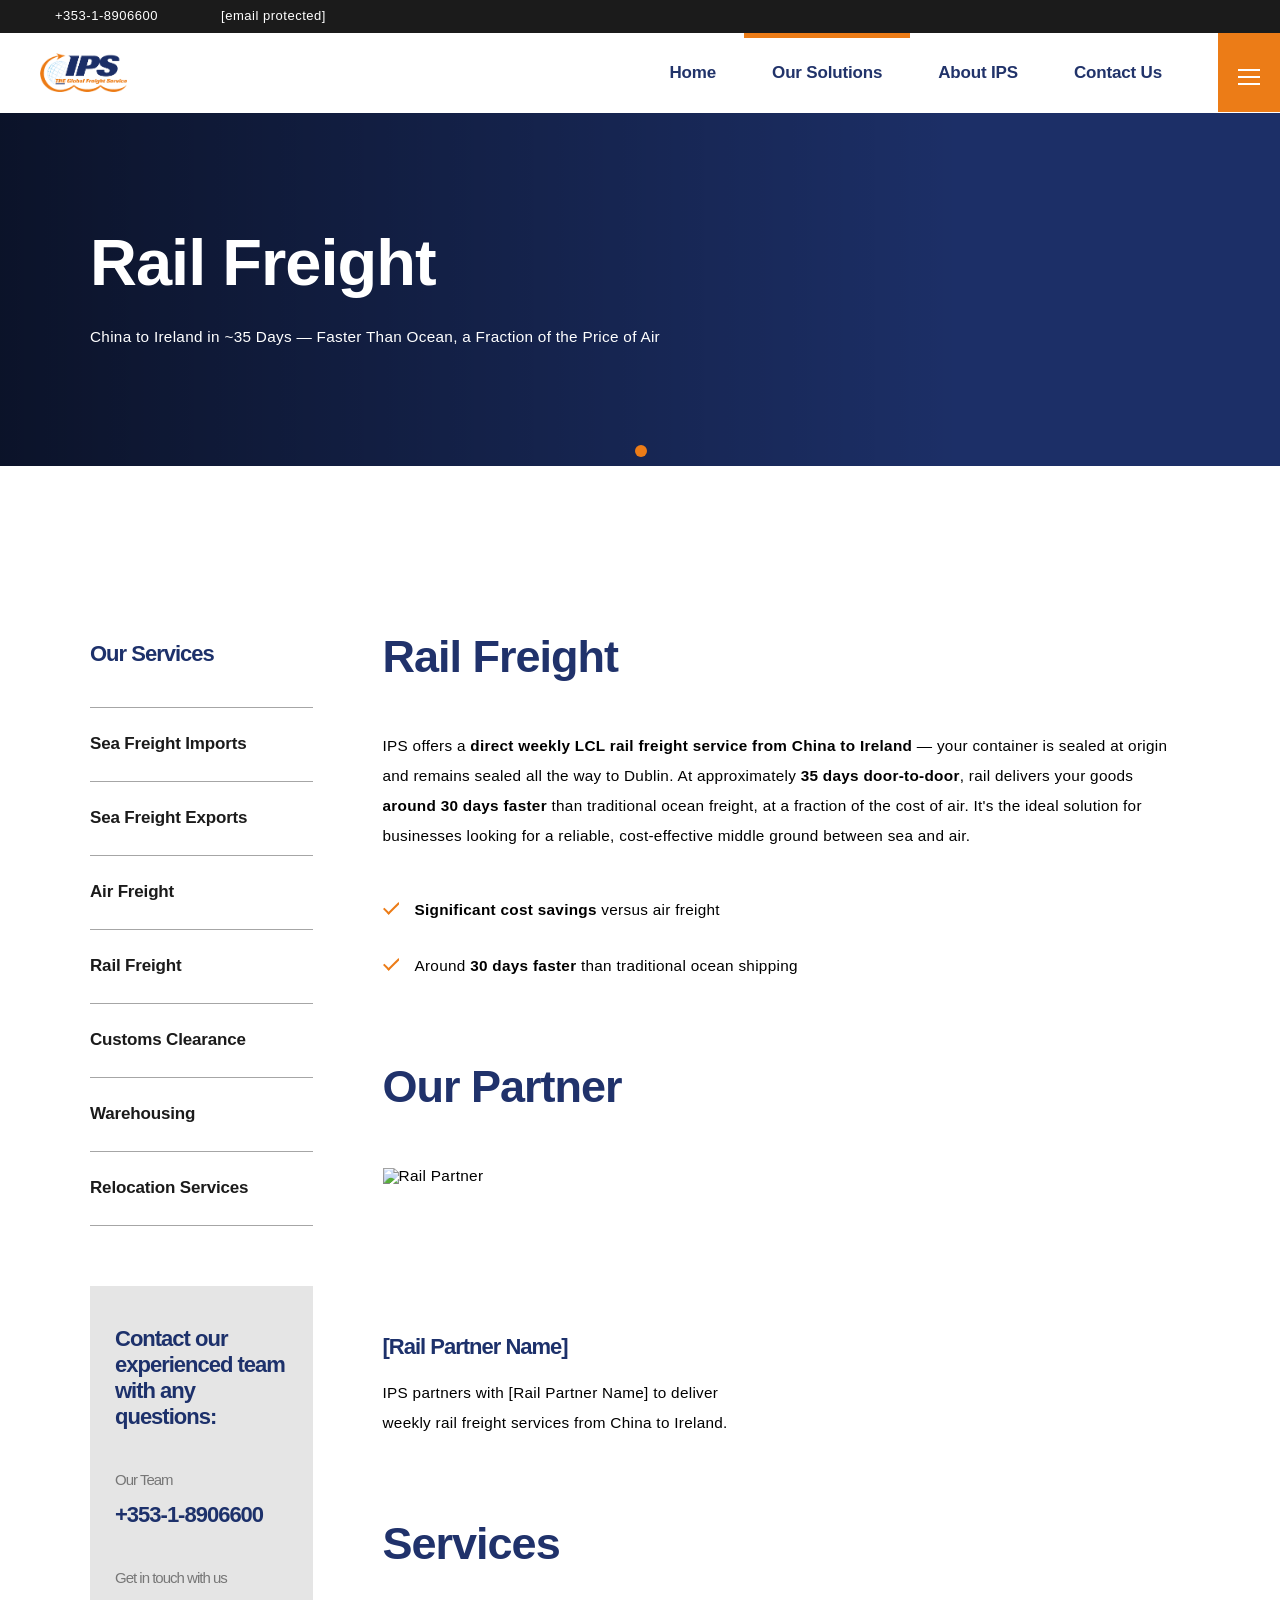
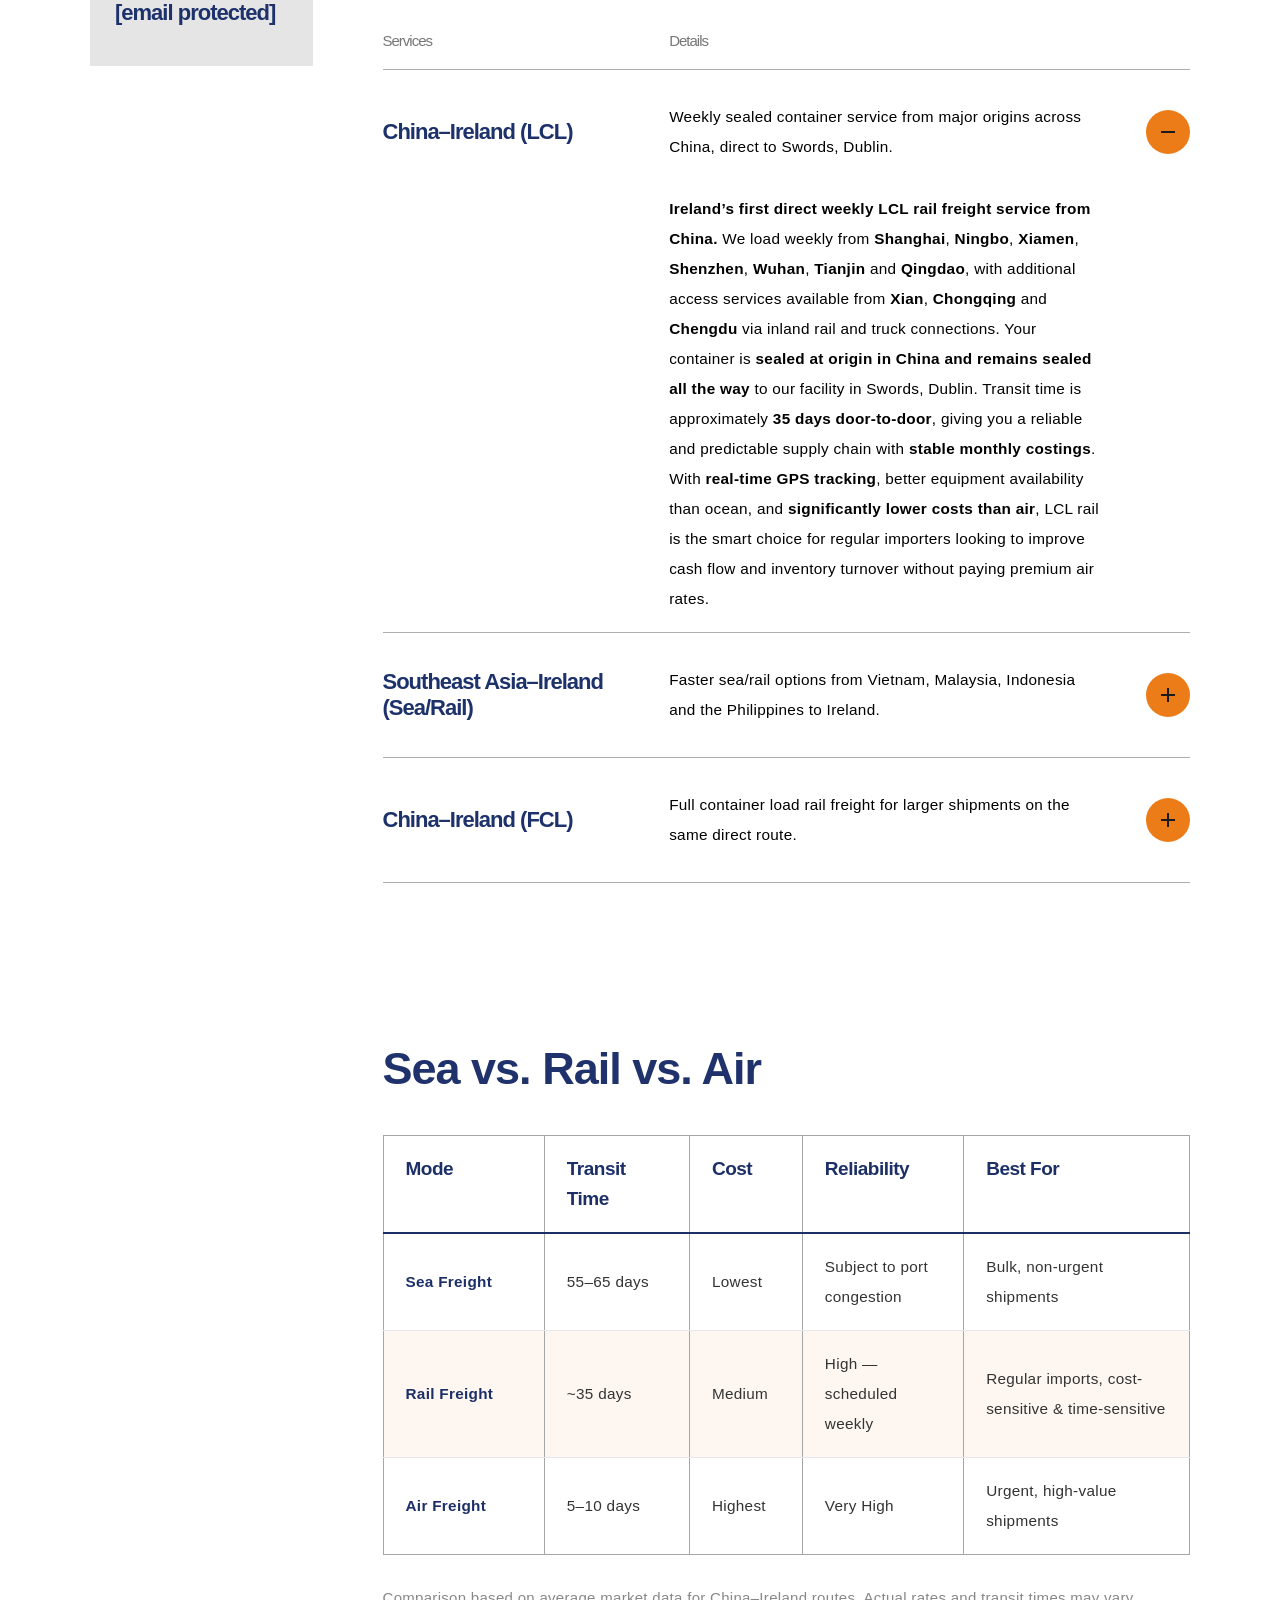
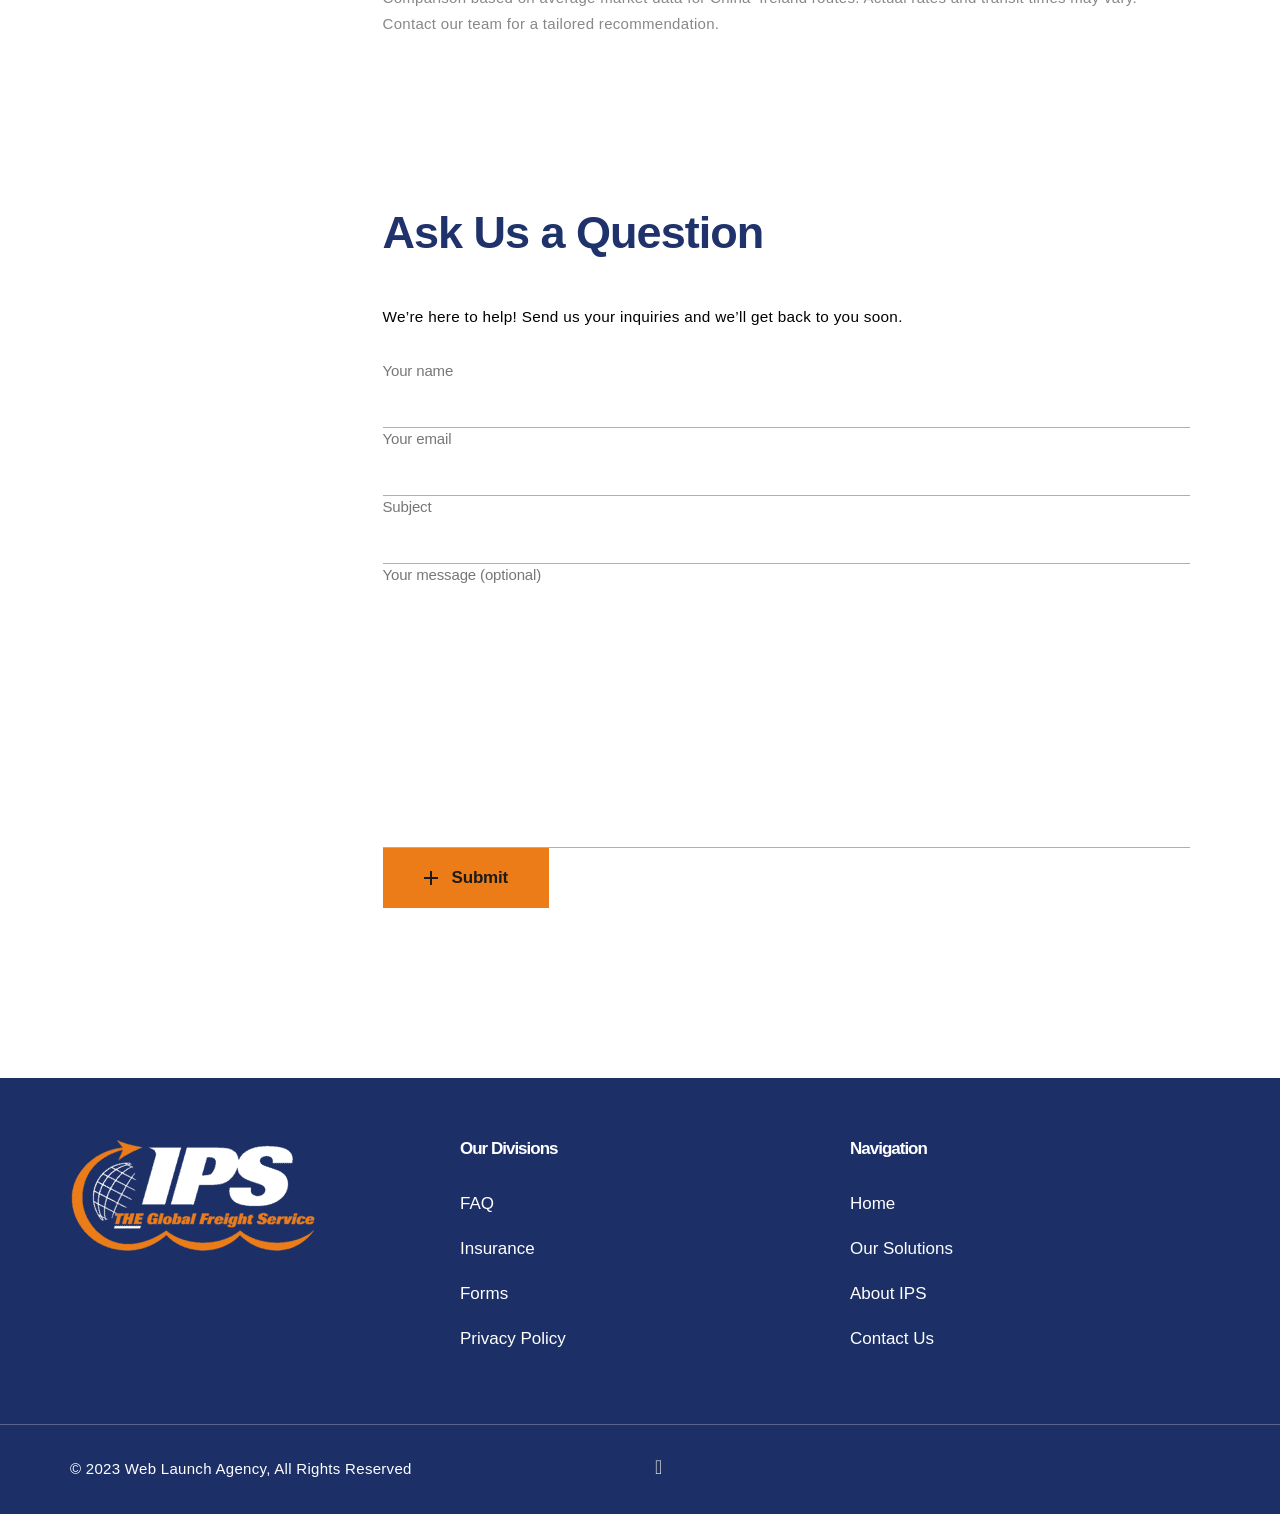
==== Index.html @ 768e99d9 "Add files via upload" ====
<!DOCTYPE html>
<!-- saved from url=(0034)https://ips-group.com/sea-freight/ -->
<html lang="en-US" prefix="og: https://ogp.me/ns#" class=" no-touchevents"><head><meta http-equiv="Content-Type" content="text/html; charset=UTF-8"><script>if(navigator.userAgent.match(/MSIE|Internet Explorer/i)||navigator.userAgent.match(/Trident\/7\..*?rv:11/i)){var href=document.location.href;if(!href.match(/[?&]nowprocket/)){if(href.indexOf("?")==-1){if(href.indexOf("#")==-1){document.location.href=href+"?nowprocket=1"}else{document.location.href=href.replace("#","?nowprocket=1#")}}else{if(href.indexOf("#")==-1){document.location.href=href+"&nowprocket=1"}else{document.location.href=href.replace("#","&nowprocket=1#")}}}}</script><script>class RocketLazyLoadScripts{constructor(){this.v="1.2.3",this.triggerEvents=["keydown","mousedown","mousemove","touchmove","touchstart","touchend","wheel"],this.userEventHandler=this._triggerListener.bind(this),this.touchStartHandler=this._onTouchStart.bind(this),this.touchMoveHandler=this._onTouchMove.bind(this),this.touchEndHandler=this._onTouchEnd.bind(this),this.clickHandler=this._onClick.bind(this),this.interceptedClicks=[],window.addEventListener("pageshow",t=>{this.persisted=t.persisted}),window.addEventListener("DOMContentLoaded",()=>{this._preconnect3rdParties()}),this.delayedScripts={normal:[],async:[],defer:[]},this.trash=[],this.allJQueries=[]}_addUserInteractionListener(t){if(document.hidden){t._triggerListener();return}this.triggerEvents.forEach(e=>window.addEventListener(e,t.userEventHandler,{passive:!0})),window.addEventListener("touchstart",t.touchStartHandler,{passive:!0}),window.addEventListener("mousedown",t.touchStartHandler),document.addEventListener("visibilitychange",t.userEventHandler)}_removeUserInteractionListener(){this.triggerEvents.forEach(t=>window.removeEventListener(t,this.userEventHandler,{passive:!0})),document.removeEventListener("visibilitychange",this.userEventHandler)}_onTouchStart(t){"HTML"!==t.target.tagName&&(window.addEventListener("touchend",this.touchEndHandler),window.addEventListener("mouseup",this.touchEndHandler),window.addEventListener("touchmove",this.touchMoveHandler,{passive:!0}),window.addEventListener("mousemove",this.touchMoveHandler),t.target.addEventListener("click",this.clickHandler),this._renameDOMAttribute(t.target,"onclick","rocket-onclick"),this._pendingClickStarted())}_onTouchMove(t){window.removeEventListener("touchend",this.touchEndHandler),window.removeEventListener("mouseup",this.touchEndHandler),window.removeEventListener("touchmove",this.touchMoveHandler,{passive:!0}),window.removeEventListener("mousemove",this.touchMoveHandler),t.target.removeEventListener("click",this.clickHandler),this._renameDOMAttribute(t.target,"rocket-onclick","onclick"),this._pendingClickFinished()}_onTouchEnd(t){window.removeEventListener("touchend",this.touchEndHandler),window.removeEventListener("mouseup",this.touchEndHandler),window.removeEventListener("touchmove",this.touchMoveHandler,{passive:!0}),window.removeEventListener("mousemove",this.touchMoveHandler)}_onClick(t){t.target.removeEventListener("click",this.clickHandler),this._renameDOMAttribute(t.target,"rocket-onclick","onclick"),this.interceptedClicks.push(t),t.preventDefault(),t.stopPropagation(),t.stopImmediatePropagation(),this._pendingClickFinished()}_replayClicks(){window.removeEventListener("touchstart",this.touchStartHandler,{passive:!0}),window.removeEventListener("mousedown",this.touchStartHandler),this.interceptedClicks.forEach(t=>{t.target.dispatchEvent(new MouseEvent("click",{view:t.view,bubbles:!0,cancelable:!0}))})}_waitForPendingClicks(){return new Promise(t=>{this._isClickPending?this._pendingClickFinished=t:t()})}_pendingClickStarted(){this._isClickPending=!0}_pendingClickFinished(){this._isClickPending=!1}_renameDOMAttribute(t,e,r){t.hasAttribute&&t.hasAttribute(e)&&(event.target.setAttribute(r,event.target.getAttribute(e)),event.target.removeAttribute(e))}_triggerListener(){this._removeUserInteractionListener(this),"loading"===document.readyState?document.addEventListener("DOMContentLoaded",this._loadEverythingNow.bind(this)):this._loadEverythingNow()}_preconnect3rdParties(){let t=[];document.querySelectorAll("script[type=rocketlazyloadscript]").forEach(e=>{if(e.hasAttribute("src")){let r=new URL(e.src).origin;r!==location.origin&&t.push({src:r,crossOrigin:e.crossOrigin||"module"===e.getAttribute("data-rocket-type")})}}),t=[...new Map(t.map(t=>[JSON.stringify(t),t])).values()],this._batchInjectResourceHints(t,"preconnect")}async _loadEverythingNow(){this.lastBreath=Date.now(),this._delayEventListeners(this),this._delayJQueryReady(this),this._handleDocumentWrite(),this._registerAllDelayedScripts(),this._preloadAllScripts(),await this._loadScriptsFromList(this.delayedScripts.normal),await this._loadScriptsFromList(this.delayedScripts.defer),await this._loadScriptsFromList(this.delayedScripts.async);try{await this._triggerDOMContentLoaded(),await this._triggerWindowLoad()}catch(t){console.error(t)}window.dispatchEvent(new Event("rocket-allScriptsLoaded")),this._waitForPendingClicks().then(()=>{this._replayClicks()}),this._emptyTrash()}_registerAllDelayedScripts(){document.querySelectorAll("script[type=rocketlazyloadscript]").forEach(t=>{t.hasAttribute("data-rocket-src")?t.hasAttribute("async")&&!1!==t.async?this.delayedScripts.async.push(t):t.hasAttribute("defer")&&!1!==t.defer||"module"===t.getAttribute("data-rocket-type")?this.delayedScripts.defer.push(t):this.delayedScripts.normal.push(t):this.delayedScripts.normal.push(t)})}async _transformScript(t){return new Promise((await this._littleBreath(),navigator.userAgent.indexOf("Firefox/")>0||""===navigator.vendor)?e=>{let r=document.createElement("script");[...t.attributes].forEach(t=>{let e=t.nodeName;"type"!==e&&("data-rocket-type"===e&&(e="type"),"data-rocket-src"===e&&(e="src"),r.setAttribute(e,t.nodeValue))}),t.text&&(r.text=t.text),r.hasAttribute("src")?(r.addEventListener("load",e),r.addEventListener("error",e)):(r.text=t.text,e());try{t.parentNode.replaceChild(r,t)}catch(i){e()}}:async e=>{function r(){t.setAttribute("data-rocket-status","failed"),e()}try{let i=t.getAttribute("data-rocket-type"),n=t.getAttribute("data-rocket-src");t.text,i?(t.type=i,t.removeAttribute("data-rocket-type")):t.removeAttribute("type"),t.addEventListener("load",function r(){t.setAttribute("data-rocket-status","executed"),e()}),t.addEventListener("error",r),n?(t.removeAttribute("data-rocket-src"),t.src=n):t.src="data:text/javascript;base64,"+window.btoa(unescape(encodeURIComponent(t.text)))}catch(s){r()}})}async _loadScriptsFromList(t){let e=t.shift();return e&&e.isConnected?(await this._transformScript(e),this._loadScriptsFromList(t)):Promise.resolve()}_preloadAllScripts(){this._batchInjectResourceHints([...this.delayedScripts.normal,...this.delayedScripts.defer,...this.delayedScripts.async],"preload")}_batchInjectResourceHints(t,e){var r=document.createDocumentFragment();t.forEach(t=>{let i=t.getAttribute&&t.getAttribute("data-rocket-src")||t.src;if(i){let n=document.createElement("link");n.href=i,n.rel=e,"preconnect"!==e&&(n.as="script"),t.getAttribute&&"module"===t.getAttribute("data-rocket-type")&&(n.crossOrigin=!0),t.crossOrigin&&(n.crossOrigin=t.crossOrigin),t.integrity&&(n.integrity=t.integrity),r.appendChild(n),this.trash.push(n)}}),document.head.appendChild(r)}_delayEventListeners(t){let e={};function r(t,r){!function t(r){!e[r]&&(e[r]={originalFunctions:{add:r.addEventListener,remove:r.removeEventListener},eventsToRewrite:[]},r.addEventListener=function(){arguments[0]=i(arguments[0]),e[r].originalFunctions.add.apply(r,arguments)},r.removeEventListener=function(){arguments[0]=i(arguments[0]),e[r].originalFunctions.remove.apply(r,arguments)});function i(t){return e[r].eventsToRewrite.indexOf(t)>=0?"rocket-"+t:t}}(t),e[t].eventsToRewrite.push(r)}function i(t,e){let r=t[e];Object.defineProperty(t,e,{get:()=>r||function(){},set(i){t["rocket"+e]=r=i}})}r(document,"DOMContentLoaded"),r(window,"DOMContentLoaded"),r(window,"load"),r(window,"pageshow"),r(document,"readystatechange"),i(document,"onreadystatechange"),i(window,"onload"),i(window,"onpageshow")}_delayJQueryReady(t){let e;function r(r){if(r&&r.fn&&!t.allJQueries.includes(r)){r.fn.ready=r.fn.init.prototype.ready=function(e){return t.domReadyFired?e.bind(document)(r):document.addEventListener("rocket-DOMContentLoaded",()=>e.bind(document)(r)),r([])};let i=r.fn.on;r.fn.on=r.fn.init.prototype.on=function(){if(this[0]===window){function t(t){return t.split(" ").map(t=>"load"===t||0===t.indexOf("load.")?"rocket-jquery-load":t).join(" ")}"string"==typeof arguments[0]||arguments[0]instanceof String?arguments[0]=t(arguments[0]):"object"==typeof arguments[0]&&Object.keys(arguments[0]).forEach(e=>{let r=arguments[0][e];delete arguments[0][e],arguments[0][t(e)]=r})}return i.apply(this,arguments),this},t.allJQueries.push(r)}e=r}r(window.jQuery),Object.defineProperty(window,"jQuery",{get:()=>e,set(t){r(t)}})}async _triggerDOMContentLoaded(){this.domReadyFired=!0,await this._littleBreath(),document.dispatchEvent(new Event("rocket-DOMContentLoaded")),await this._littleBreath(),window.dispatchEvent(new Event("rocket-DOMContentLoaded")),await this._littleBreath(),document.dispatchEvent(new Event("rocket-readystatechange")),await this._littleBreath(),document.rocketonreadystatechange&&document.rocketonreadystatechange()}async _triggerWindowLoad(){await this._littleBreath(),window.dispatchEvent(new Event("rocket-load")),await this._littleBreath(),window.rocketonload&&window.rocketonload(),await this._littleBreath(),this.allJQueries.forEach(t=>t(window).trigger("rocket-jquery-load")),await this._littleBreath();let t=new Event("rocket-pageshow");t.persisted=this.persisted,window.dispatchEvent(t),await this._littleBreath(),window.rocketonpageshow&&window.rocketonpageshow({persisted:this.persisted})}_handleDocumentWrite(){let t=new Map;document.write=document.writeln=function(e){let r=document.currentScript;r||console.error("WPRocket unable to document.write this: "+e);let i=document.createRange(),n=r.parentElement,s=t.get(r);void 0===s&&(s=r.nextSibling,t.set(r,s));let a=document.createDocumentFragment();i.setStart(a,0),a.appendChild(i.createContextualFragment(e)),n.insertBefore(a,s)}}async _littleBreath(){Date.now()-this.lastBreath>45&&(await this._requestAnimFrame(),this.lastBreath=Date.now())}async _requestAnimFrame(){return document.hidden?new Promise(t=>setTimeout(t)):new Promise(t=>requestAnimationFrame(t))}_emptyTrash(){this.trash.forEach(t=>t.remove())}static run(){let t=new RocketLazyLoadScripts;t._addUserInteractionListener(t)}}RocketLazyLoadScripts.run();</script>
	
	<meta name="viewport" content="width=device-width, initial-scale=1, user-scalable=yes">

	
<!-- Search Engine Optimization by Rank Math - https://rankmath.com/ -->
<title>Rail Freight - IPS Group</title><link rel="preload" as="style" href="./Sea Freight Imports - IPS Group_files/7871b5afd480.google-fonts.css"><link rel="stylesheet" href="./Sea Freight Imports - IPS Group_files/7871b5afd480.google-fonts.css" media="all" onload="this.media=&#39;all&#39;"><noscript><link rel="stylesheet" href="https://ips-group.com/wp-content/cache/perfmatters/ips-group.com/fonts/7871b5afd480.google-fonts.css" /></noscript>
<meta name="robots" content="follow, index, max-snippet:-1, max-video-preview:-1, max-image-preview:large">
<link rel="canonical" href="https://ips-group.com/rail-freight/">
<meta property="og:locale" content="en_US">
<meta property="og:type" content="article">
<meta property="og:title" content="Rail Freight - IPS Group">
<meta property="og:description" content="Rail Freight IPS offers a direct weekly LCL rail freight service from China to Ireland — container sealed at origin, remaining sealed all the way to Dublin. Approximately 35 days door-to-door. Highly competitive rates Quickest transit times Our Partner Vanguard Logistics IPS represents Vanguard USA and Vanguard China ECU Worldwide IPS represents ECU Worldwide. Services Services Details USA-Ireland IPS represents Vanguard, the number […]">
<meta property="og:url" content="https://ips-group.com/rail-freight/">
<meta property="og:site_name" content="IPS Group Services LTD">
<meta property="og:updated_time" content="2023-06-14T10:05:25+00:00">
<meta property="og:image" content="https://ips-group.com/wp-content/uploads/2023/03/logo-1.png">
<meta property="og:image:secure_url" content="https://ips-group.com/wp-content/uploads/2023/03/logo-1.png">
<meta property="og:image:width" content="982">
<meta property="og:image:height" content="450">
<meta property="og:image:alt" content="Rail Freight">
<meta property="og:image:type" content="image/png">
<meta property="article:published_time" content="2023-03-22T16:32:36+00:00">
<meta property="article:modified_time" content="2023-06-14T10:05:25+00:00">
<meta name="twitter:card" content="summary_large_image">
<meta name="twitter:title" content="Rail Freight - IPS Group">
<meta name="twitter:description" content="Rail Freight — IPS offers a direct weekly LCL rail freight service from China to Ireland. Container sealed at origin, remaining sealed all the way to Dublin. Approximately 35 days door-to-door.">
<meta name="twitter:image" content="https://ips-group.com/wp-content/uploads/2023/03/logo-1.png">
<meta name="twitter:label1" content="Time to read">
<meta name="twitter:data1" content="3 minutes">
<script type="application/ld+json" class="rank-math-schema">{"@context":"https://schema.org","@graph":[{"@type":["Person","Organization"],"@id":"https://ips-group.com/#person","name":"Shane","sameAs":["https://ie.linkedin.com/company/ips-groupage-services"],"logo":{"@type":"ImageObject","@id":"https://ips-group.com/#logo","url":"https://ips-group.com/wp-content/uploads/2023/03/logo.png","contentUrl":"https://ips-group.com/wp-content/uploads/2023/03/logo.png","caption":"IPS Group Services LTD","inLanguage":"en-US","width":"209","height":"95"},"image":{"@type":"ImageObject","@id":"https://ips-group.com/#logo","url":"https://ips-group.com/wp-content/uploads/2023/03/logo.png","contentUrl":"https://ips-group.com/wp-content/uploads/2023/03/logo.png","caption":"IPS Group Services LTD","inLanguage":"en-US","width":"209","height":"95"}},{"@type":"WebSite","@id":"https://ips-group.com/#website","url":"https://ips-group.com","name":"IPS Group Services LTD","publisher":{"@id":"https://ips-group.com/#person"},"inLanguage":"en-US"},{"@type":"ImageObject","@id":"https://ips-group.com/wp-content/uploads/2023/03/Vanguard.png","url":"https://ips-group.com/wp-content/uploads/2023/03/Vanguard.png","width":"200","height":"200","inLanguage":"en-US"},{"@type":"BreadcrumbList","@id":"https://ips-group.com/sea-freight/#breadcrumb","itemListElement":[{"@type":"ListItem","position":"1","item":{"@id":"https://ips-group.com","name":"Home"}},{"@type":"ListItem","position":"2","item":{"@id":"https://ips-group.com/sea-freight/","name":"Sea Freight Imports"}}]},{"@type":"WebPage","@id":"https://ips-group.com/sea-freight/#webpage","url":"https://ips-group.com/sea-freight/","name":"Sea Freight Imports - IPS Group","datePublished":"2023-03-22T16:32:36+00:00","dateModified":"2023-06-14T10:05:25+00:00","isPartOf":{"@id":"https://ips-group.com/#website"},"primaryImageOfPage":{"@id":"https://ips-group.com/wp-content/uploads/2023/03/Vanguard.png"},"inLanguage":"en-US","breadcrumb":{"@id":"https://ips-group.com/sea-freight/#breadcrumb"}},{"@type":"Person","@id":"https://ips-group.com/author/shane/","name":"Shane","url":"https://ips-group.com/author/shane/","image":{"@type":"ImageObject","@id":"https://secure.gravatar.com/avatar/5f075aef1ea7f65ac21058875503c1a63786584e938f06720299e3b5ea3e85a4?s=96&amp;d=mm&amp;r=g","url":"https://secure.gravatar.com/avatar/5f075aef1ea7f65ac21058875503c1a63786584e938f06720299e3b5ea3e85a4?s=96&amp;d=mm&amp;r=g","caption":"Shane","inLanguage":"en-US"},"sameAs":["https://www.ips-group.com"]},{"@type":"Article","headline":"Sea Freight Imports - IPS Group","datePublished":"2023-03-22T16:32:36+00:00","dateModified":"2023-06-14T10:05:25+00:00","author":{"@id":"https://ips-group.com/author/shane/","name":"Shane"},"publisher":{"@id":"https://ips-group.com/#person"},"description":"IPS Groupage Services provides a fully integrated Deep Sea consolidation service operating from all major commercial centres throughout the world.","name":"Sea Freight Imports - IPS Group","@id":"https://ips-group.com/sea-freight/#richSnippet","isPartOf":{"@id":"https://ips-group.com/sea-freight/#webpage"},"image":{"@id":"https://ips-group.com/wp-content/uploads/2023/03/Vanguard.png"},"inLanguage":"en-US","mainEntityOfPage":{"@id":"https://ips-group.com/sea-freight/#webpage"}}]}</script>
<!-- /Rank Math WordPress SEO plugin -->



<style id="wp-img-auto-sizes-contain-inline-css" type="text/css">
img:is([sizes=auto i],[sizes^="auto," i]){contain-intrinsic-size:3000px 1500px}
/*# sourceURL=wp-img-auto-sizes-contain-inline-css */
</style>
<link data-minify="1" rel="stylesheet" id="dripicons-css" href="./Sea Freight Imports - IPS Group_files/dripicons.min.css" type="text/css" media="all">
<link data-minify="1" rel="stylesheet" id="elegant-icons-css" href="./Sea Freight Imports - IPS Group_files/elegant-icons.min.css" type="text/css" media="all">
<link data-minify="1" rel="stylesheet" id="font-awesome-css" href="./Sea Freight Imports - IPS Group_files/all.min.css" type="text/css" media="all">
<link data-minify="1" rel="stylesheet" id="fontkiko-css" href="./Sea Freight Imports - IPS Group_files/kiko-all.min.css" type="text/css" media="all">
<link data-minify="1" rel="stylesheet" id="ionicons-css" href="./Sea Freight Imports - IPS Group_files/ionicons.min.css" type="text/css" media="all">
<link data-minify="1" rel="stylesheet" id="linea-icons-css" href="./Sea Freight Imports - IPS Group_files/linea-icons.min.css" type="text/css" media="all">
<link data-minify="1" rel="stylesheet" id="linear-icons-css" href="./Sea Freight Imports - IPS Group_files/linear-icons.min.css" type="text/css" media="all">
<link rel="stylesheet" id="material-icons-css" href="./Sea Freight Imports - IPS Group_files/icon" type="text/css" media="all">
<link data-minify="1" rel="stylesheet" id="simple-line-icons-css" href="./Sea Freight Imports - IPS Group_files/simple-line-icons.min.css" type="text/css" media="all">
<style id="classic-theme-styles-inline-css" type="text/css">
/*! This file is auto-generated */
.wp-block-button__link{color:#fff;background-color:#32373c;border-radius:9999px;box-shadow:none;text-decoration:none;padding:calc(.667em + 2px) calc(1.333em + 2px);font-size:1.125em}.wp-block-file__button{background:#32373c;color:#fff;text-decoration:none}
/*# sourceURL=/wp-includes/css/classic-themes.min.css */
</style>
<style id="global-styles-inline-css" type="text/css">
:root{--wp--preset--aspect-ratio--square: 1;--wp--preset--aspect-ratio--4-3: 4/3;--wp--preset--aspect-ratio--3-4: 3/4;--wp--preset--aspect-ratio--3-2: 3/2;--wp--preset--aspect-ratio--2-3: 2/3;--wp--preset--aspect-ratio--16-9: 16/9;--wp--preset--aspect-ratio--9-16: 9/16;--wp--preset--color--black: #000000;--wp--preset--color--cyan-bluish-gray: #abb8c3;--wp--preset--color--white: #ffffff;--wp--preset--color--pale-pink: #f78da7;--wp--preset--color--vivid-red: #cf2e2e;--wp--preset--color--luminous-vivid-orange: #ff6900;--wp--preset--color--luminous-vivid-amber: #fcb900;--wp--preset--color--light-green-cyan: #7bdcb5;--wp--preset--color--vivid-green-cyan: #00d084;--wp--preset--color--pale-cyan-blue: #8ed1fc;--wp--preset--color--vivid-cyan-blue: #0693e3;--wp--preset--color--vivid-purple: #9b51e0;--wp--preset--gradient--vivid-cyan-blue-to-vivid-purple: linear-gradient(135deg,rgb(6,147,227) 0%,rgb(155,81,224) 100%);--wp--preset--gradient--light-green-cyan-to-vivid-green-cyan: linear-gradient(135deg,rgb(122,220,180) 0%,rgb(0,208,130) 100%);--wp--preset--gradient--luminous-vivid-amber-to-luminous-vivid-orange: linear-gradient(135deg,rgb(252,185,0) 0%,rgb(255,105,0) 100%);--wp--preset--gradient--luminous-vivid-orange-to-vivid-red: linear-gradient(135deg,rgb(255,105,0) 0%,rgb(207,46,46) 100%);--wp--preset--gradient--very-light-gray-to-cyan-bluish-gray: linear-gradient(135deg,rgb(238,238,238) 0%,rgb(169,184,195) 100%);--wp--preset--gradient--cool-to-warm-spectrum: linear-gradient(135deg,rgb(74,234,220) 0%,rgb(151,120,209) 20%,rgb(207,42,186) 40%,rgb(238,44,130) 60%,rgb(251,105,98) 80%,rgb(254,248,76) 100%);--wp--preset--gradient--blush-light-purple: linear-gradient(135deg,rgb(255,206,236) 0%,rgb(152,150,240) 100%);--wp--preset--gradient--blush-bordeaux: linear-gradient(135deg,rgb(254,205,165) 0%,rgb(254,45,45) 50%,rgb(107,0,62) 100%);--wp--preset--gradient--luminous-dusk: linear-gradient(135deg,rgb(255,203,112) 0%,rgb(199,81,192) 50%,rgb(65,88,208) 100%);--wp--preset--gradient--pale-ocean: linear-gradient(135deg,rgb(255,245,203) 0%,rgb(182,227,212) 50%,rgb(51,167,181) 100%);--wp--preset--gradient--electric-grass: linear-gradient(135deg,rgb(202,248,128) 0%,rgb(113,206,126) 100%);--wp--preset--gradient--midnight: linear-gradient(135deg,rgb(2,3,129) 0%,rgb(40,116,252) 100%);--wp--preset--font-size--small: 13px;--wp--preset--font-size--medium: 20px;--wp--preset--font-size--large: 36px;--wp--preset--font-size--x-large: 42px;--wp--preset--spacing--20: 0.44rem;--wp--preset--spacing--30: 0.67rem;--wp--preset--spacing--40: 1rem;--wp--preset--spacing--50: 1.5rem;--wp--preset--spacing--60: 2.25rem;--wp--preset--spacing--70: 3.38rem;--wp--preset--spacing--80: 5.06rem;--wp--preset--shadow--natural: 6px 6px 9px rgba(0, 0, 0, 0.2);--wp--preset--shadow--deep: 12px 12px 50px rgba(0, 0, 0, 0.4);--wp--preset--shadow--sharp: 6px 6px 0px rgba(0, 0, 0, 0.2);--wp--preset--shadow--outlined: 6px 6px 0px -3px rgb(255, 255, 255), 6px 6px rgb(0, 0, 0);--wp--preset--shadow--crisp: 6px 6px 0px rgb(0, 0, 0);}:where(.is-layout-flex){gap: 0.5em;}:where(.is-layout-grid){gap: 0.5em;}body .is-layout-flex{display: flex;}.is-layout-flex{flex-wrap: wrap;align-items: center;}.is-layout-flex > :is(*, div){margin: 0;}body .is-layout-grid{display: grid;}.is-layout-grid > :is(*, div){margin: 0;}:where(.wp-block-columns.is-layout-flex){gap: 2em;}:where(.wp-block-columns.is-layout-grid){gap: 2em;}:where(.wp-block-post-template.is-layout-flex){gap: 1.25em;}:where(.wp-block-post-template.is-layout-grid){gap: 1.25em;}.has-black-color{color: var(--wp--preset--color--black) !important;}.has-cyan-bluish-gray-color{color: var(--wp--preset--color--cyan-bluish-gray) !important;}.has-white-color{color: var(--wp--preset--color--white) !important;}.has-pale-pink-color{color: var(--wp--preset--color--pale-pink) !important;}.has-vivid-red-color{color: var(--wp--preset--color--vivid-red) !important;}.has-luminous-vivid-orange-color{color: var(--wp--preset--color--luminous-vivid-orange) !important;}.has-luminous-vivid-amber-color{color: var(--wp--preset--color--luminous-vivid-amber) !important;}.has-light-green-cyan-color{color: var(--wp--preset--color--light-green-cyan) !important;}.has-vivid-green-cyan-color{color: var(--wp--preset--color--vivid-green-cyan) !important;}.has-pale-cyan-blue-color{color: var(--wp--preset--color--pale-cyan-blue) !important;}.has-vivid-cyan-blue-color{color: var(--wp--preset--color--vivid-cyan-blue) !important;}.has-vivid-purple-color{color: var(--wp--preset--color--vivid-purple) !important;}.has-black-background-color{background-color: var(--wp--preset--color--black) !important;}.has-cyan-bluish-gray-background-color{background-color: var(--wp--preset--color--cyan-bluish-gray) !important;}.has-white-background-color{background-color: var(--wp--preset--color--white) !important;}.has-pale-pink-background-color{background-color: var(--wp--preset--color--pale-pink) !important;}.has-vivid-red-background-color{background-color: var(--wp--preset--color--vivid-red) !important;}.has-luminous-vivid-orange-background-color{background-color: var(--wp--preset--color--luminous-vivid-orange) !important;}.has-luminous-vivid-amber-background-color{background-color: var(--wp--preset--color--luminous-vivid-amber) !important;}.has-light-green-cyan-background-color{background-color: var(--wp--preset--color--light-green-cyan) !important;}.has-vivid-green-cyan-background-color{background-color: var(--wp--preset--color--vivid-green-cyan) !important;}.has-pale-cyan-blue-background-color{background-color: var(--wp--preset--color--pale-cyan-blue) !important;}.has-vivid-cyan-blue-background-color{background-color: var(--wp--preset--color--vivid-cyan-blue) !important;}.has-vivid-purple-background-color{background-color: var(--wp--preset--color--vivid-purple) !important;}.has-black-border-color{border-color: var(--wp--preset--color--black) !important;}.has-cyan-bluish-gray-border-color{border-color: var(--wp--preset--color--cyan-bluish-gray) !important;}.has-white-border-color{border-color: var(--wp--preset--color--white) !important;}.has-pale-pink-border-color{border-color: var(--wp--preset--color--pale-pink) !important;}.has-vivid-red-border-color{border-color: var(--wp--preset--color--vivid-red) !important;}.has-luminous-vivid-orange-border-color{border-color: var(--wp--preset--color--luminous-vivid-orange) !important;}.has-luminous-vivid-amber-border-color{border-color: var(--wp--preset--color--luminous-vivid-amber) !important;}.has-light-green-cyan-border-color{border-color: var(--wp--preset--color--light-green-cyan) !important;}.has-vivid-green-cyan-border-color{border-color: var(--wp--preset--color--vivid-green-cyan) !important;}.has-pale-cyan-blue-border-color{border-color: var(--wp--preset--color--pale-cyan-blue) !important;}.has-vivid-cyan-blue-border-color{border-color: var(--wp--preset--color--vivid-cyan-blue) !important;}.has-vivid-purple-border-color{border-color: var(--wp--preset--color--vivid-purple) !important;}.has-vivid-cyan-blue-to-vivid-purple-gradient-background{background: var(--wp--preset--gradient--vivid-cyan-blue-to-vivid-purple) !important;}.has-light-green-cyan-to-vivid-green-cyan-gradient-background{background: var(--wp--preset--gradient--light-green-cyan-to-vivid-green-cyan) !important;}.has-luminous-vivid-amber-to-luminous-vivid-orange-gradient-background{background: var(--wp--preset--gradient--luminous-vivid-amber-to-luminous-vivid-orange) !important;}.has-luminous-vivid-orange-to-vivid-red-gradient-background{background: var(--wp--preset--gradient--luminous-vivid-orange-to-vivid-red) !important;}.has-very-light-gray-to-cyan-bluish-gray-gradient-background{background: var(--wp--preset--gradient--very-light-gray-to-cyan-bluish-gray) !important;}.has-cool-to-warm-spectrum-gradient-background{background: var(--wp--preset--gradient--cool-to-warm-spectrum) !important;}.has-blush-light-purple-gradient-background{background: var(--wp--preset--gradient--blush-light-purple) !important;}.has-blush-bordeaux-gradient-background{background: var(--wp--preset--gradient--blush-bordeaux) !important;}.has-luminous-dusk-gradient-background{background: var(--wp--preset--gradient--luminous-dusk) !important;}.has-pale-ocean-gradient-background{background: var(--wp--preset--gradient--pale-ocean) !important;}.has-electric-grass-gradient-background{background: var(--wp--preset--gradient--electric-grass) !important;}.has-midnight-gradient-background{background: var(--wp--preset--gradient--midnight) !important;}.has-small-font-size{font-size: var(--wp--preset--font-size--small) !important;}.has-medium-font-size{font-size: var(--wp--preset--font-size--medium) !important;}.has-large-font-size{font-size: var(--wp--preset--font-size--large) !important;}.has-x-large-font-size{font-size: var(--wp--preset--font-size--x-large) !important;}
:where(.wp-block-columns.is-layout-flex){gap: 2em;}:where(.wp-block-columns.is-layout-grid){gap: 2em;}
/*# sourceURL=global-styles-inline-css */
</style>

<link data-minify="1" rel="stylesheet" id="contact-form-7-css" href="./Sea Freight Imports - IPS Group_files/styles.css" type="text/css" media="all">
<link data-minify="1" rel="stylesheet" id="uaf_client_css-css" href="./Sea Freight Imports - IPS Group_files/uaf.css" type="text/css" media="all">
<link data-minify="1" rel="stylesheet" id="swiper-css" href="./Sea Freight Imports - IPS Group_files/swiper.min.css" type="text/css" media="all">
<link rel="stylesheet" id="qi-addons-for-elementor-grid-style-css" href="./Sea Freight Imports - IPS Group_files/grid.min.css" type="text/css" media="all">
<link rel="stylesheet" id="qi-addons-for-elementor-helper-parts-style-css" href="./Sea Freight Imports - IPS Group_files/helper-parts.min.css" type="text/css" media="all">
<link rel="stylesheet" id="qi-addons-for-elementor-style-css" href="./Sea Freight Imports - IPS Group_files/main.min.css" type="text/css" media="all">
<link data-minify="1" rel="stylesheet" id="perfect-scrollbar-css" href="./Sea Freight Imports - IPS Group_files/perfect-scrollbar.css" type="text/css" media="all">
<link rel="stylesheet" id="globefarer-main-css" href="./Sea Freight Imports - IPS Group_files/main(1).min.css" type="text/css" media="all">
<link rel="stylesheet" id="globefarer-core-style-css" href="./Sea Freight Imports - IPS Group_files/globefarer-core.min.css" type="text/css" media="all">

<link rel="stylesheet" id="globefarer-grid-css" href="./Sea Freight Imports - IPS Group_files/grid(1).min.css" type="text/css" media="all">
<link rel="stylesheet" id="globefarer-style-css" href="./Sea Freight Imports - IPS Group_files/style.css" type="text/css" media="all">
<style id="globefarer-style-inline-css" type="text/css">
.qodef-button.qodef-layout--textual { color: #21336a;}.qodef-swiper-container .swiper-button-next, .qodef-swiper-container .swiper-button-prev { color: #21336a;background-color: #ffffff;}.qodef-swiper-container .swiper-button-next:hover, .qodef-swiper-container .swiper-button-prev:hover { color: #ffffff;background-color: #ffffff;}#qodef-page-footer-top-area { background-color: #1c2f67;}#qodef-page-footer-top-area-inner { position: relative;}#qodef-page-footer-top-area-inner:before { background-color: rgba(255,255,255,0.33);}#qodef-page-footer-middle-area { background-color: #1c2f67;}#qodef-page-footer-middle-area-inner { padding-top: 60px;padding-bottom: 10px;position: relative;}#qodef-page-footer-bottom-area { background-color: #1c2f67;}#qodef-page-footer-bottom-area-inner { position: relative;}#qodef-page-footer-bottom-area-inner:before { background-color: rgba(255,255,255,0.26);}#qodef-fullscreen-area { background-color: #1c2f67;}#qodef-page-inner { padding: 175px 0px 0px 0px;}@media only screen and (max-width: 1024px) { #qodef-page-inner { padding: 150px 0px 0px 0px;}}:root { --qode-main-color: #ec7c17;}#qodef-top-area-inner { border-bottom-style: dotted;}#qodef-page-mobile-header .qodef-mobile-header-opener { color: #ffffff;}#qodef-page-mobile-header .qodef-mobile-header-opener:hover, #qodef-page-mobile-header .qodef-mobile-header-opener.qodef--opened { color: #ffffff;}.qodef-header-navigation ul li.qodef-menu-item--wide .qodef-drop-down-second { background-color: #ffffff;}.qodef-header-navigation> ul > li > a { color: #21336a;}.qodef-header-navigation > ul > li.qodef-menu-item--narrow .qodef-drop-down-second ul li a { color: #21336a;}.qodef-header-navigation > ul > li.qodef-menu-item--wide .qodef-drop-down-second-inner > ul > li > a { color: #21336a;}.qodef-header-navigation > ul > li.qodef-menu-item--wide .qodef-drop-down-second ul li ul li a { color: #21336a;}.widget .qodef-side-area-opener { color: #ffffff;}.widget .qodef-side-area-opener .qodef-m-icon::before { background-color: #ffffff;}#qodef-side-area { background-color: #1c2f67;width: 30%;right: -30%;}.qodef-page-title { height: 353px;background-color: #1c2f67;background-image: url(https://cdn.i-scmp.com/sites/default/files/d8/images/canvas/2022/03/01/58d3a18f-4e45-46c7-bcf6-2af42aaf3ad9_131994cf.jpg);background-position: center center;background-size: cover;}.qodef-page-title .qodef-m-title { color: #ffffff;}@media only screen and (max-width: 1024px) { .qodef-page-title { height: 353px;}}body { color: #000000;font-size: 15.4px;line-height: 28px;font-weight: 500;letter-spacing: 0.3px;}h1, .qodef-h1 { color: 21336a;font-weight: 800;letter-spacing: -1px;}h2, .qodef-h2 { color: #20326b;font-weight: 800;letter-spacing: -1px;}h3, .qodef-h3 { color: #21336a;font-weight: 800;letter-spacing: -1px;}h4, .qodef-h4 { color: #1d316b;font-weight: 800;letter-spacing: -1px;}h5, .qodef-h5 { color: #21336a;letter-spacing: -1px;}h6, .qodef-h6 { color: #20326b;letter-spacing: -1px;}a, p a { color: #0a0a0a;}.qodef-header--standard #qodef-page-header-inner { border-bottom-color: #ffffff;border-bottom-width: 1px;border-bottom-style: solid;}.qodef-header--standard #qodef-page-header .qodef-widget-holder .widget::before { background-color: #ffffff;}.qodef-mobile-header--standard #qodef-mobile-header-navigation .qodef-m-inner { background-color: #ffffff;}.qodef-mobile-header--standard #qodef-page-mobile-header { background-color: #ffffff;}.qodef-page-title.qodef-title--standard .qodef-m-subtitle { color: #ffffff;margin-top: 24px;}
/*# sourceURL=globefarer-style-inline-css */
</style>
<link rel="stylesheet" id="globefarer-core-elementor-css" href="./Sea Freight Imports - IPS Group_files/elementor.min.css" type="text/css" media="all">
<link rel="stylesheet" id="elementor-frontend-css" href="./Sea Freight Imports - IPS Group_files/frontend-lite.min.css" type="text/css" media="all">
<link rel="stylesheet" id="elementor-post-7-css" href="./Sea Freight Imports - IPS Group_files/post-7.css" type="text/css" media="all">
<link rel="stylesheet" id="elementor-pro-css" href="./Sea Freight Imports - IPS Group_files/frontend-lite(1).min.css" type="text/css" media="all">
<link rel="stylesheet" id="elementor-global-css" href="./Sea Freight Imports - IPS Group_files/global.css" type="text/css" media="all">
<link rel="stylesheet" id="elementor-post-7847-css" href="./Sea Freight Imports - IPS Group_files/post-7847.css" type="text/css" media="all">
<link data-minify="1" rel="stylesheet" id="fluentform-elementor-widget-css" href="./Sea Freight Imports - IPS Group_files/fluent-forms-elementor-widget.css" type="text/css" media="all">
<link rel="stylesheet" id="elementor-post-10228-css" href="./Sea Freight Imports - IPS Group_files/post-10228.css" type="text/css" media="all">

<script type="text/javascript" src="./Sea Freight Imports - IPS Group_files/jquery.min.js" id="jquery-core-js"></script>
<script type="text/javascript" src="./Sea Freight Imports - IPS Group_files/jquery-migrate.min.js" id="jquery-migrate-js"></script>
<script type="text/javascript" src="./Sea Freight Imports - IPS Group_files/rbtools.min.js" id="tp-tools-js"></script>
<script type="text/javascript" src="./Sea Freight Imports - IPS Group_files/rs6.min.js" id="revmin-js"></script>
<link rel="https://api.w.org/" href="https://ips-group.com/wp-json/"><link rel="alternate" title="JSON" type="application/json" href="https://ips-group.com/wp-json/wp/v2/pages/7847"><script src="[data-uri]" data-rocket-status="executed">
document.addEventListener('DOMContentLoaded', function() {
  function getQueryParam(name) {
    const urlParams = new URLSearchParams(window.location.search);
    return urlParams.get(name);
  }

  const solution = getQueryParam('solution');
  if (solution) {
    const dropdown = document.querySelector('[name="dropdown"]');
    if (dropdown) {
      dropdown.value = solution;
    }
  }
});
</script><meta name="generator" content="Elementor 3.11.5; features: e_dom_optimization, e_optimized_assets_loading, e_optimized_css_loading, e_font_icon_svg, a11y_improvements, additional_custom_breakpoints; settings: css_print_method-external, google_font-enabled, font_display-swap">
<meta name="generator" content="Powered by Slider Revolution 6.6.11 - responsive, Mobile-Friendly Slider Plugin for WordPress with comfortable drag and drop interface.">
<link rel="icon" href="https://ips-group.com/wp-content/uploads/2023/06/download-150x150.jpg" sizes="32x32">
<link rel="icon" href="https://ips-group.com/wp-content/uploads/2023/06/download-e1687344719875.jpg" sizes="192x192">
<link rel="apple-touch-icon" href="https://ips-group.com/wp-content/uploads/2023/06/download-e1687344719875.jpg">
<meta name="msapplication-TileImage" content="https://ips-group.com/wp-content/uploads/2023/06/download-e1687344719875.jpg">
<script>function setREVStartSize(e){
			//window.requestAnimationFrame(function() {
				window.RSIW = window.RSIW===undefined ? window.innerWidth : window.RSIW;
				window.RSIH = window.RSIH===undefined ? window.innerHeight : window.RSIH;
				try {
					var pw = document.getElementById(e.c).parentNode.offsetWidth,
						newh;
					pw = pw===0 || isNaN(pw) || (e.l=="fullwidth" || e.layout=="fullwidth") ? window.RSIW : pw;
					e.tabw = e.tabw===undefined ? 0 : parseInt(e.tabw);
					e.thumbw = e.thumbw===undefined ? 0 : parseInt(e.thumbw);
					e.tabh = e.tabh===undefined ? 0 : parseInt(e.tabh);
					e.thumbh = e.thumbh===undefined ? 0 : parseInt(e.thumbh);
					e.tabhide = e.tabhide===undefined ? 0 : parseInt(e.tabhide);
					e.thumbhide = e.thumbhide===undefined ? 0 : parseInt(e.thumbhide);
					e.mh = e.mh===undefined || e.mh=="" || e.mh==="auto" ? 0 : parseInt(e.mh,0);
					if(e.layout==="fullscreen" || e.l==="fullscreen")
						newh = Math.max(e.mh,window.RSIH);
					else{
						e.gw = Array.isArray(e.gw) ? e.gw : [e.gw];
						for (var i in e.rl) if (e.gw[i]===undefined || e.gw[i]===0) e.gw[i] = e.gw[i-1];
						e.gh = e.el===undefined || e.el==="" || (Array.isArray(e.el) && e.el.length==0)? e.gh : e.el;
						e.gh = Array.isArray(e.gh) ? e.gh : [e.gh];
						for (var i in e.rl) if (e.gh[i]===undefined || e.gh[i]===0) e.gh[i] = e.gh[i-1];
											
						var nl = new Array(e.rl.length),
							ix = 0,
							sl;
						e.tabw = e.tabhide>=pw ? 0 : e.tabw;
						e.thumbw = e.thumbhide>=pw ? 0 : e.thumbw;
						e.tabh = e.tabhide>=pw ? 0 : e.tabh;
						e.thumbh = e.thumbhide>=pw ? 0 : e.thumbh;
						for (var i in e.rl) nl[i] = e.rl[i]<window.RSIW ? 0 : e.rl[i];
						sl = nl[0];
						for (var i in nl) if (sl>nl[i] && nl[i]>0) { sl = nl[i]; ix=i;}
						var m = pw>(e.gw[ix]+e.tabw+e.thumbw) ? 1 : (pw-(e.tabw+e.thumbw)) / (e.gw[ix]);
						newh =  (e.gh[ix] * m) + (e.tabh + e.thumbh);
					}
					var el = document.getElementById(e.c);
					if (el!==null && el) el.style.height = newh+"px";
					el = document.getElementById(e.c+"_wrapper");
					if (el!==null && el) {
						el.style.height = newh+"px";
						el.style.display = "block";
					}
				} catch(e){
					console.log("Failure at Presize of Slider:" + e)
				}
			//});
		  };</script>
		<style type="text/css" id="wp-custom-css">
			#qodef-page-header-inner.qodef-skin--light nav>ul>li::before, .qodef-custom-header-layout.qodef-skin--light nav>ul>li::before {
  background: var(--qode-main-color) !important;
}

.qodef-header--standard #qodef-page-header .qodef-widget-holder .widget::before {
display: none !important;
}


.qodef-header--standard #qodef-page-header .qodef-widget-holder .widget {
background-color: #ec7c17 !important;
padding: 0 20px !important;
}


div#qodef-page-header-inner, .qodef-header-sticky-inner{
padding-right: 0px !important;
}

.divided-slider-home #wrapper > .sh-page-layout-default {
    padding-top: 0 !important;
}

#qodef-page-header-inner.qodef-skin--light nav>ul>li.current-menu-item::before {
  
background: var(--qode-main-color) !important;
}

@font-face {
    font-family: 'FoundrySterling-ExtraBold';
    src: url('https://ips-group.com/wp-content/uploads/2023/04/FoundrySterlingOT3-ExtraBold.eot');
    src: url('https://ips-group.com/wp-content/uploads/2023/04/FoundrySterlingOT3-ExtraBold.eot?#iefix') format('embedded-opentype'),
         url('https://ips-group.com/wp-content/uploads/2023/04/FoundrySterlingOT3-ExtraBold.woff2') format('woff2'),
         url('https://ips-group.com/wp-content/uploads/2023/04/FoundrySterlingOT3-ExtraBold.woff') format('woff'),
         url('https://ips-group.com/wp-content/uploads/2023/04/FoundrySterlingOT3-ExtraBold.ttf') format('truetype');
    font-weight: 800;
    font-style: normal;
    font-display: swap;
}

@font-face {
    font-family: 'FoundrySterling-Light';
    src: url('https://ips-group.com/wp-content/uploads/2023/04/FoundrySterlingOT3-Light.woff2') format('woff2');
    font-weight: 300;
    font-style: normal;
    font-display: swap;
}

@font-face {
    font-family: 'FoundrySterling-Normal';
    src: url('https://ips-group.com/wp-content/uploads/2023/04/FoundrySterlingOT3-Book.woff2') format('woff2');
    font-weight: 400;
    font-style: normal;
    font-display: swap;
}

@font-face {
    font-family: 'FoundrySterling-Medium';
    src: url('https://ips-group.com/wp-content/uploads/2023/04/AnyConv.com__FoundrySterlingOT3-Medium.woff2') format('woff2');
    font-weight: 500;
    font-style: normal;
    font-display: swap;
}

h1, h2, h3, h4, h5, h6 {
    font-family: 'FoundrySterling-ExtraBold', sans-serif;
}

p, li {
    font-family: 'FoundrySterling-nORMAL', sans-serif;
    font-size: 15.3px;
    line-height: 30px;
}

.qodef-opener-icon.qodef-source--predefined {
     background-color: #1C2F67;
}

#qodef-page-footer .widget ul:not(.qodef-shortcode-list) li a {
    color: #ffffff;
}
#fluentform_6 > fieldset > div.ff-el-group.ff-text-left.ff_submit_btn_wrapper > button{
	background-color: #ec7c17 !important;
}

		</style>
		<noscript><style>.perfmatters-lazy[data-src]{display:none !important;}</style></noscript><style>.perfmatters-lazy-youtube{position:relative;width:100%;max-width:100%;height:0;padding-bottom:56.23%;overflow:hidden}.perfmatters-lazy-youtube img{position:absolute;top:0;right:0;bottom:0;left:0;display:block;width:100%;max-width:100%;height:auto;margin:auto;border:none;cursor:pointer;transition:.5s all;-webkit-transition:.5s all;-moz-transition:.5s all}.perfmatters-lazy-youtube img:hover{-webkit-filter:brightness(75%)}.perfmatters-lazy-youtube .play{position:absolute;top:50%;left:50%;right:auto;width:68px;height:48px;margin-left:-34px;margin-top:-24px;background:url(https://ips-group.com/wp-content/plugins/perfmatters/img/youtube.svg) no-repeat;background-position:center;background-size:cover;pointer-events:none}.perfmatters-lazy-youtube iframe{position:absolute;top:0;left:0;width:100%;height:100%;z-index:99}</style><style id="wp-block-image-inline-css" type="text/css">
.wp-block-image>a,.wp-block-image>figure>a{display:inline-block}.wp-block-image img{box-sizing:border-box;height:auto;max-width:100%;vertical-align:bottom}@media not (prefers-reduced-motion){.wp-block-image img.hide{visibility:hidden}.wp-block-image img.show{animation:show-content-image .4s}}.wp-block-image[style*=border-radius] img,.wp-block-image[style*=border-radius]>a{border-radius:inherit}.wp-block-image.has-custom-border img{box-sizing:border-box}.wp-block-image.aligncenter{text-align:center}.wp-block-image.alignfull>a,.wp-block-image.alignwide>a{width:100%}.wp-block-image.alignfull img,.wp-block-image.alignwide img{height:auto;width:100%}.wp-block-image .aligncenter,.wp-block-image .alignleft,.wp-block-image .alignright,.wp-block-image.aligncenter,.wp-block-image.alignleft,.wp-block-image.alignright{display:table}.wp-block-image .aligncenter>figcaption,.wp-block-image .alignleft>figcaption,.wp-block-image .alignright>figcaption,.wp-block-image.aligncenter>figcaption,.wp-block-image.alignleft>figcaption,.wp-block-image.alignright>figcaption{caption-side:bottom;display:table-caption}.wp-block-image .alignleft{float:left;margin:.5em 1em .5em 0}.wp-block-image .alignright{float:right;margin:.5em 0 .5em 1em}.wp-block-image .aligncenter{margin-left:auto;margin-right:auto}.wp-block-image :where(figcaption){margin-bottom:1em;margin-top:.5em}.wp-block-image.is-style-circle-mask img{border-radius:9999px}@supports ((-webkit-mask-image:none) or (mask-image:none)) or (-webkit-mask-image:none){.wp-block-image.is-style-circle-mask img{border-radius:0;-webkit-mask-image:url('data:image/svg+xml;utf8,<svg viewBox="0 0 100 100" xmlns="http://www.w3.org/2000/svg"><circle cx="50" cy="50" r="50"/></svg>');mask-image:url('data:image/svg+xml;utf8,<svg viewBox="0 0 100 100" xmlns="http://www.w3.org/2000/svg"><circle cx="50" cy="50" r="50"/></svg>');mask-mode:alpha;-webkit-mask-position:center;mask-position:center;-webkit-mask-repeat:no-repeat;mask-repeat:no-repeat;-webkit-mask-size:contain;mask-size:contain}}:root :where(.wp-block-image.is-style-rounded img,.wp-block-image .is-style-rounded img){border-radius:9999px}.wp-block-image figure{margin:0}.wp-lightbox-container{display:flex;flex-direction:column;position:relative}.wp-lightbox-container img{cursor:zoom-in}.wp-lightbox-container img:hover+button{opacity:1}.wp-lightbox-container button{align-items:center;backdrop-filter:blur(16px) saturate(180%);background-color:#5a5a5a40;border:none;border-radius:4px;cursor:zoom-in;display:flex;height:20px;justify-content:center;opacity:0;padding:0;position:absolute;right:16px;text-align:center;top:16px;width:20px;z-index:100}@media not (prefers-reduced-motion){.wp-lightbox-container button{transition:opacity .2s ease}}.wp-lightbox-container button:focus-visible{outline:3px auto #5a5a5a40;outline:3px auto -webkit-focus-ring-color;outline-offset:3px}.wp-lightbox-container button:hover{cursor:pointer;opacity:1}.wp-lightbox-container button:focus{opacity:1}.wp-lightbox-container button:focus,.wp-lightbox-container button:hover,.wp-lightbox-container button:not(:hover):not(:active):not(.has-background){background-color:#5a5a5a40;border:none}.wp-lightbox-overlay{box-sizing:border-box;cursor:zoom-out;height:100vh;left:0;overflow:hidden;position:fixed;top:0;visibility:hidden;width:100%;z-index:100000}.wp-lightbox-overlay .close-button{align-items:center;cursor:pointer;display:flex;justify-content:center;min-height:40px;min-width:40px;padding:0;position:absolute;right:calc(env(safe-area-inset-right) + 16px);top:calc(env(safe-area-inset-top) + 16px);z-index:5000000}.wp-lightbox-overlay .close-button:focus,.wp-lightbox-overlay .close-button:hover,.wp-lightbox-overlay .close-button:not(:hover):not(:active):not(.has-background){background:none;border:none}.wp-lightbox-overlay .lightbox-image-container{height:var(--wp--lightbox-container-height);left:50%;overflow:hidden;position:absolute;top:50%;transform:translate(-50%,-50%);transform-origin:top left;width:var(--wp--lightbox-container-width);z-index:9999999999}.wp-lightbox-overlay .wp-block-image{align-items:center;box-sizing:border-box;display:flex;height:100%;justify-content:center;margin:0;position:relative;transform-origin:0 0;width:100%;z-index:3000000}.wp-lightbox-overlay .wp-block-image img{height:var(--wp--lightbox-image-height);min-height:var(--wp--lightbox-image-height);min-width:var(--wp--lightbox-image-width);width:var(--wp--lightbox-image-width)}.wp-lightbox-overlay .wp-block-image figcaption{display:none}.wp-lightbox-overlay button{background:none;border:none}.wp-lightbox-overlay .scrim{background-color:#fff;height:100%;opacity:.9;position:absolute;width:100%;z-index:2000000}.wp-lightbox-overlay.active{visibility:visible}@media not (prefers-reduced-motion){.wp-lightbox-overlay.active{animation:turn-on-visibility .25s both}.wp-lightbox-overlay.active img{animation:turn-on-visibility .35s both}.wp-lightbox-overlay.show-closing-animation:not(.active){animation:turn-off-visibility .35s both}.wp-lightbox-overlay.show-closing-animation:not(.active) img{animation:turn-off-visibility .25s both}.wp-lightbox-overlay.zoom.active{animation:none;opacity:1;visibility:visible}.wp-lightbox-overlay.zoom.active .lightbox-image-container{animation:lightbox-zoom-in .4s}.wp-lightbox-overlay.zoom.active .lightbox-image-container img{animation:none}.wp-lightbox-overlay.zoom.active .scrim{animation:turn-on-visibility .4s forwards}.wp-lightbox-overlay.zoom.show-closing-animation:not(.active){animation:none}.wp-lightbox-overlay.zoom.show-closing-animation:not(.active) .lightbox-image-container{animation:lightbox-zoom-out .4s}.wp-lightbox-overlay.zoom.show-closing-animation:not(.active) .lightbox-image-container img{animation:none}.wp-lightbox-overlay.zoom.show-closing-animation:not(.active) .scrim{animation:turn-off-visibility .4s forwards}}@keyframes show-content-image{0%{visibility:hidden}99%{visibility:hidden}to{visibility:visible}}@keyframes turn-on-visibility{0%{opacity:0}to{opacity:1}}@keyframes turn-off-visibility{0%{opacity:1;visibility:visible}99%{opacity:0;visibility:visible}to{opacity:0;visibility:hidden}}@keyframes lightbox-zoom-in{0%{transform:translate(calc((-100vw + var(--wp--lightbox-scrollbar-width))/2 + var(--wp--lightbox-initial-left-position)),calc(-50vh + var(--wp--lightbox-initial-top-position))) scale(var(--wp--lightbox-scale))}to{transform:translate(-50%,-50%) scale(1)}}@keyframes lightbox-zoom-out{0%{transform:translate(-50%,-50%) scale(1);visibility:visible}99%{visibility:visible}to{transform:translate(calc((-100vw + var(--wp--lightbox-scrollbar-width))/2 + var(--wp--lightbox-initial-left-position)),calc(-50vh + var(--wp--lightbox-initial-top-position))) scale(var(--wp--lightbox-scale));visibility:hidden}}
/*# sourceURL=https://ips-group.com/wp-includes/blocks/image/style.min.css */
</style>
<style id="wp-block-columns-inline-css" type="text/css">
.wp-block-columns{box-sizing:border-box;display:flex;flex-wrap:wrap!important}@media (min-width:782px){.wp-block-columns{flex-wrap:nowrap!important}}.wp-block-columns{align-items:normal!important}.wp-block-columns.are-vertically-aligned-top{align-items:flex-start}.wp-block-columns.are-vertically-aligned-center{align-items:center}.wp-block-columns.are-vertically-aligned-bottom{align-items:flex-end}@media (max-width:781px){.wp-block-columns:not(.is-not-stacked-on-mobile)>.wp-block-column{flex-basis:100%!important}}@media (min-width:782px){.wp-block-columns:not(.is-not-stacked-on-mobile)>.wp-block-column{flex-basis:0;flex-grow:1}.wp-block-columns:not(.is-not-stacked-on-mobile)>.wp-block-column[style*=flex-basis]{flex-grow:0}}.wp-block-columns.is-not-stacked-on-mobile{flex-wrap:nowrap!important}.wp-block-columns.is-not-stacked-on-mobile>.wp-block-column{flex-basis:0;flex-grow:1}.wp-block-columns.is-not-stacked-on-mobile>.wp-block-column[style*=flex-basis]{flex-grow:0}:where(.wp-block-columns){margin-bottom:1.75em}:where(.wp-block-columns.has-background){padding:1.25em 2.375em}.wp-block-column{flex-grow:1;min-width:0;overflow-wrap:break-word;word-break:break-word}.wp-block-column.is-vertically-aligned-top{align-self:flex-start}.wp-block-column.is-vertically-aligned-center{align-self:center}.wp-block-column.is-vertically-aligned-bottom{align-self:flex-end}.wp-block-column.is-vertically-aligned-stretch{align-self:stretch}.wp-block-column.is-vertically-aligned-bottom,.wp-block-column.is-vertically-aligned-center,.wp-block-column.is-vertically-aligned-top{width:100%}
/*# sourceURL=https://ips-group.com/wp-includes/blocks/columns/style.min.css */
</style>
<style id="wp-block-paragraph-inline-css" type="text/css">
.is-small-text{font-size:.875em}.is-regular-text{font-size:1em}.is-large-text{font-size:2.25em}.is-larger-text{font-size:3em}.has-drop-cap:not(:focus):first-letter{float:left;font-size:8.4em;font-style:normal;font-weight:100;line-height:.68;margin:.05em .1em 0 0;text-transform:uppercase}body.rtl .has-drop-cap:not(:focus):first-letter{float:none;margin-left:.1em}p.has-drop-cap.has-background{overflow:hidden}:root :where(p.has-background){padding:1.25em 2.375em}:where(p.has-text-color:not(.has-link-color)) a{color:inherit}p.has-text-align-left[style*="writing-mode:vertical-lr"],p.has-text-align-right[style*="writing-mode:vertical-rl"]{rotate:180deg}
/*# sourceURL=https://ips-group.com/wp-includes/blocks/paragraph/style.min.css */
</style>
<style id="wp-block-separator-inline-css" type="text/css">
@charset "UTF-8";.wp-block-separator{border:none;border-top:2px solid}:root :where(.wp-block-separator.is-style-dots){height:auto;line-height:1;text-align:center}:root :where(.wp-block-separator.is-style-dots):before{color:currentColor;content:"···";font-family:serif;font-size:1.5em;letter-spacing:2em;padding-left:2em}.wp-block-separator.is-style-dots{background:none!important;border:none!important}
/*# sourceURL=https://ips-group.com/wp-includes/blocks/separator/style.min.css */
</style>
<style id="core-block-supports-inline-css" type="text/css">
.wp-container-core-columns-is-layout-9d6595d7{flex-wrap:nowrap;}
/*# sourceURL=core-block-supports-inline-css */
</style>
<link data-minify="1" rel="stylesheet" id="fluent-form-styles-css" href="./Sea Freight Imports - IPS Group_files/fluent-forms-public.css" type="text/css" media="all">
<link data-minify="1" rel="stylesheet" id="fluentform-public-default-css" href="./Sea Freight Imports - IPS Group_files/fluentform-public-default.css" type="text/css" media="all">
<link data-minify="1" rel="stylesheet" id="rs-plugin-settings-css" href="./Sea Freight Imports - IPS Group_files/rs6.css" type="text/css" media="all">
<style id="rs-plugin-settings-inline-css" type="text/css">
#rs-demo-id {}
/*# sourceURL=rs-plugin-settings-inline-css */
</style>

<link rel="prefetch" href="https://ips-group.com/maritime-transport/" fetchpriority="high" as="document">
<style>
.qodef-m-text strong, .qodef-m-list-text strong {
	font-family: 'FoundrySterling-Medium', sans-serif;
	font-weight: 600;
}
</style>

<style>
* { cursor: default !important; }
a, button, input[type="submit"], .qodef-m-navigation, .qodef-m-mark { cursor: pointer !important; }
</style>

<style>
.qodef-page-title.qodef--has-image .qodef-m-inner::before {
	content: '';
	position: absolute;
	top: 0;
	left: 0;
	right: 0;
	bottom: 0;
	background: linear-gradient(to right, rgba(0,0,0,0.6) 0%, rgba(0,0,0,0) 75%);
	z-index: 1;
	pointer-events: none;
}
.qodef-page-title.qodef--has-image .qodef-m-inner {
	position: relative;
}
.qodef-page-title.qodef--has-image .qodef-m-content {
	position: relative;
	z-index: 2;
}
</style>
</head>
<body class="wp-singular page-template-default page page-id-7847 wp-custom-logo wp-theme-globefarer qode-framework-1.2.1 qodef-qi--no-touch qi-addons-for-elementor-1.5.7 qodef-custom-cursor--enabled qodef-fullscreen-menu--hide-logo qodef-fullscreen-menu--hide-widget-area qodef-header--standard qodef-header-appearance--sticky qodef-mobile-header--standard qodef-drop-down-second--default globefarer-core-1.1 globefarer-1.2 qodef-content-grid-1400 qodef-header-standard--right elementor-default elementor-kit-7 elementor-page elementor-page-7847 qodef-browser--chrome e--ua-blink e--ua-chrome e--ua-mac e--ua-webkit qodef-header--sticky-display" itemscope="" itemtype="https://schema.org/WebPage" data-elementor-device-mode="desktop">
	<a class="skip-link screen-reader-text" href="https://ips-group.com/sea-freight/#qodef-page-content">Skip to the content</a>	<div id="qodef-page-wrapper" class="">
		<div id="qodef-menu-cover" style="height: 100vh; top: 0px;"></div>
	<div id="qodef-top-area">
		<div id="qodef-top-area-inner">
				<div class="qodef-widget-holder qodef--left">
		<div id="block-19" class="widget widget_block qodef-top-bar-widget">
<div class="wp-block-columns is-layout-flex wp-container-core-columns-is-layout-9d6595d7 wp-block-columns-is-layout-flex">
<div class="wp-block-column is-layout-flow wp-block-column-is-layout-flow"><div class="widget widget_globefarer_core_icon_list_item"><div class="qodef-shortcode qodef-m  qodef-icon-list-item qodef-icon--custom-icon qodef-title-tag--theme-specific">	<span class="qodef-m-list-title" style="color: #000000">		<a itemprop="url" href="tel:+353-1-8906600" target="_self">				<span class="qodef-m-list-title-inner">			<span class="qodef-m-list-title-icon">							</span>			<span class="qodef-m-list-title-text">+353-1-8906600</span>		</span>			</a>	</span></div></div></div>
</div>
</div><div id="block-41" class="widget widget_block qodef-top-bar-widget">
<hr class="wp-block-separator has-text-color has-white-color has-css-opacity has-white-background-color has-background">
</div><div id="globefarer_core_icon_list_item-11" class="widget widget_globefarer_core_icon_list_item qodef-top-bar-widget"><div class="qodef-shortcode qodef-m  qodef-icon-list-item qodef-icon--custom-icon qodef-title-tag--theme-specific">	<span class="qodef-m-list-title" style="color: #000000">		<a itemprop="url" href="/cdn-cgi/l/email-protection#543d3a323b143d24277933263b21247a373b39" target="_self">				<span class="qodef-m-list-title-inner">			<span class="qodef-m-list-title-icon">							</span>			<span class="qodef-m-list-title-text"><span class="__cf_email__" data-cfemail="dcb5b2bab39cb5acaff1bbaeb3a9acf2bfb3b1">[email&#160;protected]</span></span>		</span>			</a>	</span></div></div>	</div>
	<div class="qodef-widget-holder qodef--right">
		<div id="block-42" class="widget widget_block qodef-top-bar-widget">
<hr class="wp-block-separator has-text-color has-white-color has-css-opacity has-white-background-color has-background">
</div>	</div>
		</div>
	</div>
<header id="qodef-page-header" role="banner">
		<div id="qodef-page-header-inner" class=" qodef-header-cursor--dark">
		<a itemprop="url" class="qodef-header-logo-link qodef-height--not-set qodef-source--image" href="https://ips-group.com/" rel="home">
	<img width="209" height="95" src="./Sea Freight Imports - IPS Group_files/logo.png" class="qodef-header-logo-image qodef--main qodef--customizer" alt="IPS Group" itemprop="logo" decoding="async"><img src="http://0.0.0.88/" class="qodef-header-logo-image qodef--dark" itemprop="image" alt="logo dark"><img width="982" height="450" src="./Sea Freight Imports - IPS Group_files/logo-light-1.png" class="qodef-header-logo-image qodef--light perfmatters-lazy entered pmloaded" alt="logo light" itemprop="image" data-src="https://ips-group.com/wp-content/uploads/2023/04/logo-light-1.png" data-srcset="https://ips-group.com/wp-content/uploads/2023/04/logo-light-1.png 982w, https://ips-group.com/wp-content/uploads/2023/04/logo-light-1-300x137.png 300w, https://ips-group.com/wp-content/uploads/2023/04/logo-light-1-768x352.png 768w" data-sizes="(max-width: 982px) 100vw, 982px" data-ll-status="loaded" sizes="(max-width: 982px) 100vw, 982px" srcset="https://ips-group.com/wp-content/uploads/2023/04/logo-light-1.png 982w, https://ips-group.com/wp-content/uploads/2023/04/logo-light-1-300x137.png 300w, https://ips-group.com/wp-content/uploads/2023/04/logo-light-1-768x352.png 768w"><noscript><img width="982" height="450" src="https://ips-group.com/wp-content/uploads/2023/04/logo-light-1.png" class="qodef-header-logo-image qodef--light" alt="logo light" itemprop="image" srcset="https://ips-group.com/wp-content/uploads/2023/04/logo-light-1.png 982w, https://ips-group.com/wp-content/uploads/2023/04/logo-light-1-300x137.png 300w, https://ips-group.com/wp-content/uploads/2023/04/logo-light-1-768x352.png 768w" sizes="(max-width: 982px) 100vw, 982px" /></noscript></a>
	<nav class="qodef-header-navigation" role="navigation" aria-label="Top Menu">
		<ul id="menu-main-menu-1" class="menu"><li class="menu-item menu-item-type-post_type menu-item-object-page menu-item-home menu-item-8547"><a href="https://ips-group.com/"><span class="qodef-menu-item-text">Home</span></a></li>
<li class="menu-item menu-item-type-post_type menu-item-object-page current-menu-ancestor current-menu-parent current_page_parent current_page_ancestor menu-item-has-children menu-item-8325 qodef-menu-item--narrow"><a href="https://ips-group.com/solutions/"><span class="qodef-menu-item-text">Our Solutions<svg class="qodef-svg--menu-arrow qodef-menu-item-arrow" xmlns="http://www.w3.org/2000/svg" xmlns:xlink="http://www.w3.org/1999/xlink" width="8.485" height="14.14" viewBox="0 0 8.485 14.14"><path d="M0,0H10V2H0Z" transform="translate(8.485 7.069) rotate(135)"></path><path d="M0,0H10V2H0Z" transform="translate(7.071 8.485) rotate(-135)"></path></svg></span></a>
<div class="qodef-drop-down-second"><div class="qodef-drop-down-second-inner"><ul class="sub-menu">
	<li class="menu-item menu-item-type-post_type menu-item-object-page menu-item-8095"><a href="https://ips-group.com/sea-freight/"><span class="qodef-menu-item-text"><svg class="qodef-svg--plus qodef-menu-item-plus" xmlns="http://www.w3.org/2000/svg" xmlns:xlink="http://www.w3.org/1999/xlink" width="14" height="14" viewBox="0 0 14 14"><path class="qodef-m-horizontal" d="M0,0H14V2H0Z" transform="translate(0 6)"></path><path class="qodef-m-vertical" d="M0,0H2V14H0Z" transform="translate(6)"></path></svg>Sea Freight Imports</span></a></li>
	<li class="menu-item menu-item-type-post_type menu-item-object-page menu-item-8094"><a href="https://ips-group.com/sea-freight-2/"><span class="qodef-menu-item-text"><svg class="qodef-svg--plus qodef-menu-item-plus" xmlns="http://www.w3.org/2000/svg" xmlns:xlink="http://www.w3.org/1999/xlink" width="14" height="14" viewBox="0 0 14 14"><path class="qodef-m-horizontal" d="M0,0H14V2H0Z" transform="translate(0 6)"></path><path class="qodef-m-vertical" d="M0,0H2V14H0Z" transform="translate(6)"></path></svg>Sea Freight Exports</span></a></li>
	<li class="menu-item menu-item-type-post_type menu-item-object-page menu-item-8096"><a href="https://ips-group.com/air-freight/"><span class="qodef-menu-item-text"><svg class="qodef-svg--plus qodef-menu-item-plus" xmlns="http://www.w3.org/2000/svg" xmlns:xlink="http://www.w3.org/1999/xlink" width="14" height="14" viewBox="0 0 14 14"><path class="qodef-m-horizontal" d="M0,0H14V2H0Z" transform="translate(0 6)"></path><path class="qodef-m-vertical" d="M0,0H2V14H0Z" transform="translate(6)"></path></svg>Air Freight</span></a></li>
	<li class="menu-item menu-item-type-post_type menu-item-object-page menu-item-rail"><a href="https://ips-group.com/rail-freight/"><span class="qodef-menu-item-text"><svg class="qodef-svg--plus qodef-menu-item-plus" xmlns="http://www.w3.org/2000/svg" xmlns:xlink="http://www.w3.org/1999/xlink" width="14" height="14" viewBox="0 0 14 14"><path class="qodef-m-horizontal" d="M0,0H14V2H0Z" transform="translate(0 6)"></path><path class="qodef-m-vertical" d="M0,0H2V14H0Z" transform="translate(6)"></path></svg>Rail Freight</span></a></li>
	<li class="menu-item menu-item-type-post_type menu-item-object-page menu-item-8099"><a href="https://ips-group.com/relocation-services/"><span class="qodef-menu-item-text"><svg class="qodef-svg--plus qodef-menu-item-plus" xmlns="http://www.w3.org/2000/svg" xmlns:xlink="http://www.w3.org/1999/xlink" width="14" height="14" viewBox="0 0 14 14"><path class="qodef-m-horizontal" d="M0,0H14V2H0Z" transform="translate(0 6)"></path><path class="qodef-m-vertical" d="M0,0H2V14H0Z" transform="translate(6)"></path></svg>Relocation Services</span></a></li>
	<li class="menu-item menu-item-type-post_type menu-item-object-page menu-item-8100"><a href="https://ips-group.com/warehousing/"><span class="qodef-menu-item-text"><svg class="qodef-svg--plus qodef-menu-item-plus" xmlns="http://www.w3.org/2000/svg" xmlns:xlink="http://www.w3.org/1999/xlink" width="14" height="14" viewBox="0 0 14 14"><path class="qodef-m-horizontal" d="M0,0H14V2H0Z" transform="translate(0 6)"></path><path class="qodef-m-vertical" d="M0,0H2V14H0Z" transform="translate(6)"></path></svg>Warehousing</span></a></li>
	<li class="menu-item menu-item-type-post_type menu-item-object-page menu-item-8097"><a href="https://ips-group.com/customs-clearance/"><span class="qodef-menu-item-text"><svg class="qodef-svg--plus qodef-menu-item-plus" xmlns="http://www.w3.org/2000/svg" xmlns:xlink="http://www.w3.org/1999/xlink" width="14" height="14" viewBox="0 0 14 14"><path class="qodef-m-horizontal" d="M0,0H14V2H0Z" transform="translate(0 6)"></path><path class="qodef-m-vertical" d="M0,0H2V14H0Z" transform="translate(6)"></path></svg>Customs Clearance</span></a></li>
</ul></div></div>
</li>
<li class="menu-item menu-item-type-post_type menu-item-object-page menu-item-8626"><a href="https://ips-group.com/maritime-transport/"><span class="qodef-menu-item-text">About IPS</span></a></li>
<li class="menu-item menu-item-type-post_type menu-item-object-page menu-item-7789"><a href="https://ips-group.com/contact-us/"><span class="qodef-menu-item-text">Contact Us</span></a></li>
</ul>	</nav>
	<div class="qodef-widget-holder qodef--one">
		<div id="globefarer_core_side_area_opener-8" class="widget widget_globefarer_core_side_area_opener qodef-header-widget-area-one" data-area="header-widget-one"><a href="javascript:void(0)" class="qodef-opener-icon qodef-m qodef-source--icon-pack qodef-side-area-opener" style="color: #ffffff;;background-color: #ec7c17;" data-hover-color="#dd9933">
	<span class="qodef-m-icon qodef--open">
		<svg xmlns="http://www.w3.org/2000/svg" width="22" height="16" viewBox="0 0 22 16" fill="currentColor"><rect width="22" height="2" y="0"></rect><rect width="22" height="2" y="7"></rect><rect width="22" height="2" y="14"></rect></svg>	</span>
		</a>
</div>	</div>
	</div>
	<div class="qodef-header-sticky qodef-custom-header-layout qodef-appearance--down">
	<div class="qodef-header-sticky-inner ">
		<a itemprop="url" class="qodef-header-logo-link qodef-height--not-set qodef-source--image" href="https://ips-group.com/" rel="home">
	<img width="209" height="95" src="./Sea Freight Imports - IPS Group_files/logo.png" class="qodef-header-logo-image qodef--main qodef--customizer" alt="IPS Group" itemprop="logo" decoding="async"></a>
	<nav class="qodef-header-navigation" role="navigation" aria-label="Top Menu">
		<ul id="menu-main-menu-2" class="menu"><li class="menu-item menu-item-type-post_type menu-item-object-page menu-item-home menu-item-8547"><a href="https://ips-group.com/"><span class="qodef-menu-item-text">Home</span></a></li>
<li class="menu-item menu-item-type-post_type menu-item-object-page current-menu-ancestor current-menu-parent current_page_parent current_page_ancestor menu-item-has-children menu-item-8325 qodef-menu-item--narrow"><a href="https://ips-group.com/solutions/"><span class="qodef-menu-item-text">Our Solutions<svg class="qodef-svg--menu-arrow qodef-menu-item-arrow" xmlns="http://www.w3.org/2000/svg" xmlns:xlink="http://www.w3.org/1999/xlink" width="8.485" height="14.14" viewBox="0 0 8.485 14.14"><path d="M0,0H10V2H0Z" transform="translate(8.485 7.069) rotate(135)"></path><path d="M0,0H10V2H0Z" transform="translate(7.071 8.485) rotate(-135)"></path></svg></span></a>
<div class="qodef-drop-down-second" style="height: 0px;"><div class="qodef-drop-down-second-inner"><ul class="sub-menu">
	<li class="menu-item menu-item-type-post_type menu-item-object-page menu-item-8095"><a href="https://ips-group.com/sea-freight/"><span class="qodef-menu-item-text"><svg class="qodef-svg--plus qodef-menu-item-plus" xmlns="http://www.w3.org/2000/svg" xmlns:xlink="http://www.w3.org/1999/xlink" width="14" height="14" viewBox="0 0 14 14"><path class="qodef-m-horizontal" d="M0,0H14V2H0Z" transform="translate(0 6)"></path><path class="qodef-m-vertical" d="M0,0H2V14H0Z" transform="translate(6)"></path></svg>Sea Freight Imports</span></a></li>
	<li class="menu-item menu-item-type-post_type menu-item-object-page menu-item-8094"><a href="https://ips-group.com/sea-freight-2/"><span class="qodef-menu-item-text"><svg class="qodef-svg--plus qodef-menu-item-plus" xmlns="http://www.w3.org/2000/svg" xmlns:xlink="http://www.w3.org/1999/xlink" width="14" height="14" viewBox="0 0 14 14"><path class="qodef-m-horizontal" d="M0,0H14V2H0Z" transform="translate(0 6)"></path><path class="qodef-m-vertical" d="M0,0H2V14H0Z" transform="translate(6)"></path></svg>Sea Freight Exports</span></a></li>
	<li class="menu-item menu-item-type-post_type menu-item-object-page menu-item-8096"><a href="https://ips-group.com/air-freight/"><span class="qodef-menu-item-text"><svg class="qodef-svg--plus qodef-menu-item-plus" xmlns="http://www.w3.org/2000/svg" xmlns:xlink="http://www.w3.org/1999/xlink" width="14" height="14" viewBox="0 0 14 14"><path class="qodef-m-horizontal" d="M0,0H14V2H0Z" transform="translate(0 6)"></path><path class="qodef-m-vertical" d="M0,0H2V14H0Z" transform="translate(6)"></path></svg>Air Freight</span></a></li>
	<li class="menu-item menu-item-type-post_type menu-item-object-page menu-item-rail"><a href="https://ips-group.com/rail-freight/"><span class="qodef-menu-item-text"><svg class="qodef-svg--plus qodef-menu-item-plus" xmlns="http://www.w3.org/2000/svg" xmlns:xlink="http://www.w3.org/1999/xlink" width="14" height="14" viewBox="0 0 14 14"><path class="qodef-m-horizontal" d="M0,0H14V2H0Z" transform="translate(0 6)"></path><path class="qodef-m-vertical" d="M0,0H2V14H0Z" transform="translate(6)"></path></svg>Rail Freight</span></a></li>
	<li class="menu-item menu-item-type-post_type menu-item-object-page menu-item-8099"><a href="https://ips-group.com/relocation-services/"><span class="qodef-menu-item-text"><svg class="qodef-svg--plus qodef-menu-item-plus" xmlns="http://www.w3.org/2000/svg" xmlns:xlink="http://www.w3.org/1999/xlink" width="14" height="14" viewBox="0 0 14 14"><path class="qodef-m-horizontal" d="M0,0H14V2H0Z" transform="translate(0 6)"></path><path class="qodef-m-vertical" d="M0,0H2V14H0Z" transform="translate(6)"></path></svg>Relocation Services</span></a></li>
	<li class="menu-item menu-item-type-post_type menu-item-object-page menu-item-8100"><a href="https://ips-group.com/warehousing/"><span class="qodef-menu-item-text"><svg class="qodef-svg--plus qodef-menu-item-plus" xmlns="http://www.w3.org/2000/svg" xmlns:xlink="http://www.w3.org/1999/xlink" width="14" height="14" viewBox="0 0 14 14"><path class="qodef-m-horizontal" d="M0,0H14V2H0Z" transform="translate(0 6)"></path><path class="qodef-m-vertical" d="M0,0H2V14H0Z" transform="translate(6)"></path></svg>Warehousing</span></a></li>
	<li class="menu-item menu-item-type-post_type menu-item-object-page menu-item-8097"><a href="https://ips-group.com/customs-clearance/"><span class="qodef-menu-item-text"><svg class="qodef-svg--plus qodef-menu-item-plus" xmlns="http://www.w3.org/2000/svg" xmlns:xlink="http://www.w3.org/1999/xlink" width="14" height="14" viewBox="0 0 14 14"><path class="qodef-m-horizontal" d="M0,0H14V2H0Z" transform="translate(0 6)"></path><path class="qodef-m-vertical" d="M0,0H2V14H0Z" transform="translate(6)"></path></svg>Customs Clearance</span></a></li>
</ul></div></div>
</li>
<li class="menu-item menu-item-type-post_type menu-item-object-page menu-item-8626"><a href="https://ips-group.com/maritime-transport/"><span class="qodef-menu-item-text">About IPS</span></a></li>
<li class="menu-item menu-item-type-post_type menu-item-object-page menu-item-7789"><a href="https://ips-group.com/contact-us/"><span class="qodef-menu-item-text">Contact Us</span></a></li>
</ul>	</nav>
	<div class="qodef-widget-holder qodef--one">
		<div id="globefarer_core_side_area_opener-9" class="widget widget_globefarer_core_side_area_opener qodef-sticky-right"><a href="javascript:void(0)" class="qodef-opener-icon qodef-m qodef-source--icon-pack qodef-side-area-opener" style="color: #ffffff;">
	<span class="qodef-m-icon qodef--open">
		<svg xmlns="http://www.w3.org/2000/svg" width="22" height="16" viewBox="0 0 22 16" fill="currentColor"><rect width="22" height="2" y="0"></rect><rect width="22" height="2" y="7"></rect><rect width="22" height="2" y="14"></rect></svg>	</span>
		</a>
</div>	</div>
	</div>
</div>
</header>
<header id="qodef-page-mobile-header" role="banner">
		<div id="qodef-page-mobile-header-inner" class="">
		<a itemprop="url" class="qodef-mobile-header-logo-link qodef-height--not-set qodef-source--image" href="https://ips-group.com/" rel="home">
	<img width="209" height="95" src="./Sea Freight Imports - IPS Group_files/logo.png" class="qodef-header-logo-image qodef--main qodef--customizer" alt="IPS Group" itemprop="logo" decoding="async"></a>
<a href="javascript:void(0)" class="qodef-opener-icon qodef-m qodef-source--predefined qodef-mobile-header-opener">
	<span class="qodef-m-icon qodef--open">
		<svg class="qodef-svg--menu" xmlns="http://www.w3.org/2000/svg" xmlns:xlink="http://www.w3.org/1999/xlink" width="26" height="16" viewBox="0 0 26 16"><g transform="translate(-27 -32)"><rect width="26" height="2" transform="translate(27 46)"></rect><rect width="26" height="2" transform="translate(27 39)"></rect><rect width="26" height="2" transform="translate(27 32)"></rect></g></svg>	</span>
			<span class="qodef-m-icon qodef--close">
			<svg class="qodef-svg--close" xmlns="http://www.w3.org/2000/svg" xmlns:xlink="http://www.w3.org/1999/xlink" width="19.778" height="19.778" viewBox="0 0 19.778 19.778"><g transform="translate(-30 -30)"><rect width="13" height="2" transform="translate(31.414 30) rotate(45)"></rect><rect width="13" height="2" transform="translate(48.364 49.778) rotate(-135)"></rect><rect width="13" height="2" transform="translate(30 48.364) rotate(-45)"></rect><rect width="13" height="2" transform="translate(49.778 31.414) rotate(135)"></rect></g></svg>		</span>
		</a>
	</div>
		<nav class="qodef-mobile-header-navigation" role="navigation" aria-label="Mobile Menu">
		<ul id="menu-main-menu-4" class=""><li class="menu-item menu-item-type-post_type menu-item-object-page menu-item-home menu-item-8547"><a href="https://ips-group.com/"><span class="qodef-menu-item-text">Home</span></a></li>
<li class="menu-item menu-item-type-post_type menu-item-object-page current-menu-ancestor current-menu-parent current_page_parent current_page_ancestor menu-item-has-children menu-item-8325 qodef-menu-item--narrow"><a href="https://ips-group.com/solutions/"><span class="qodef-menu-item-text">Our Solutions</span></a><svg class="qodef-svg--menu-arrow qodef-menu-item-arrow" xmlns="http://www.w3.org/2000/svg" xmlns:xlink="http://www.w3.org/1999/xlink" width="8.485" height="14.14" viewBox="0 0 8.485 14.14"><path d="M0,0H10V2H0Z" transform="translate(8.485 7.069) rotate(135)"></path><path d="M0,0H10V2H0Z" transform="translate(7.071 8.485) rotate(-135)"></path></svg>
<div class="qodef-drop-down-second"><div class="qodef-drop-down-second-inner"><ul class="sub-menu">
	<li class="menu-item menu-item-type-post_type menu-item-object-page menu-item-8095"><a href="https://ips-group.com/sea-freight/"><span class="qodef-menu-item-text"><svg class="qodef-svg--plus qodef-menu-item-plus" xmlns="http://www.w3.org/2000/svg" xmlns:xlink="http://www.w3.org/1999/xlink" width="14" height="14" viewBox="0 0 14 14"><path class="qodef-m-horizontal" d="M0,0H14V2H0Z" transform="translate(0 6)"></path><path class="qodef-m-vertical" d="M0,0H2V14H0Z" transform="translate(6)"></path></svg>Sea Freight Imports</span></a></li>
	<li class="menu-item menu-item-type-post_type menu-item-object-page menu-item-8094"><a href="https://ips-group.com/sea-freight-2/"><span class="qodef-menu-item-text"><svg class="qodef-svg--plus qodef-menu-item-plus" xmlns="http://www.w3.org/2000/svg" xmlns:xlink="http://www.w3.org/1999/xlink" width="14" height="14" viewBox="0 0 14 14"><path class="qodef-m-horizontal" d="M0,0H14V2H0Z" transform="translate(0 6)"></path><path class="qodef-m-vertical" d="M0,0H2V14H0Z" transform="translate(6)"></path></svg>Sea Freight Exports</span></a></li>
	<li class="menu-item menu-item-type-post_type menu-item-object-page menu-item-8096"><a href="https://ips-group.com/air-freight/"><span class="qodef-menu-item-text"><svg class="qodef-svg--plus qodef-menu-item-plus" xmlns="http://www.w3.org/2000/svg" xmlns:xlink="http://www.w3.org/1999/xlink" width="14" height="14" viewBox="0 0 14 14"><path class="qodef-m-horizontal" d="M0,0H14V2H0Z" transform="translate(0 6)"></path><path class="qodef-m-vertical" d="M0,0H2V14H0Z" transform="translate(6)"></path></svg>Air Freight</span></a></li>
	<li class="menu-item menu-item-type-post_type menu-item-object-page menu-item-rail"><a href="https://ips-group.com/rail-freight/"><span class="qodef-menu-item-text"><svg class="qodef-svg--plus qodef-menu-item-plus" xmlns="http://www.w3.org/2000/svg" xmlns:xlink="http://www.w3.org/1999/xlink" width="14" height="14" viewBox="0 0 14 14"><path class="qodef-m-horizontal" d="M0,0H14V2H0Z" transform="translate(0 6)"></path><path class="qodef-m-vertical" d="M0,0H2V14H0Z" transform="translate(6)"></path></svg>Rail Freight</span></a></li>
	<li class="menu-item menu-item-type-post_type menu-item-object-page menu-item-8099"><a href="https://ips-group.com/relocation-services/"><span class="qodef-menu-item-text"><svg class="qodef-svg--plus qodef-menu-item-plus" xmlns="http://www.w3.org/2000/svg" xmlns:xlink="http://www.w3.org/1999/xlink" width="14" height="14" viewBox="0 0 14 14"><path class="qodef-m-horizontal" d="M0,0H14V2H0Z" transform="translate(0 6)"></path><path class="qodef-m-vertical" d="M0,0H2V14H0Z" transform="translate(6)"></path></svg>Relocation Services</span></a></li>
	<li class="menu-item menu-item-type-post_type menu-item-object-page menu-item-8100"><a href="https://ips-group.com/warehousing/"><span class="qodef-menu-item-text"><svg class="qodef-svg--plus qodef-menu-item-plus" xmlns="http://www.w3.org/2000/svg" xmlns:xlink="http://www.w3.org/1999/xlink" width="14" height="14" viewBox="0 0 14 14"><path class="qodef-m-horizontal" d="M0,0H14V2H0Z" transform="translate(0 6)"></path><path class="qodef-m-vertical" d="M0,0H2V14H0Z" transform="translate(6)"></path></svg>Warehousing</span></a></li>
	<li class="menu-item menu-item-type-post_type menu-item-object-page menu-item-8097"><a href="https://ips-group.com/customs-clearance/"><span class="qodef-menu-item-text"><svg class="qodef-svg--plus qodef-menu-item-plus" xmlns="http://www.w3.org/2000/svg" xmlns:xlink="http://www.w3.org/1999/xlink" width="14" height="14" viewBox="0 0 14 14"><path class="qodef-m-horizontal" d="M0,0H14V2H0Z" transform="translate(0 6)"></path><path class="qodef-m-vertical" d="M0,0H2V14H0Z" transform="translate(6)"></path></svg>Customs Clearance</span></a></li>
</ul></div></div>
</li>
<li class="menu-item menu-item-type-post_type menu-item-object-page menu-item-8626"><a href="https://ips-group.com/maritime-transport/"><span class="qodef-menu-item-text">About IPS</span></a></li>
<li class="menu-item menu-item-type-post_type menu-item-object-page menu-item-7789"><a href="https://ips-group.com/contact-us/"><span class="qodef-menu-item-text">Contact Us</span></a></li>
</ul>	</nav>
</header>
		<div id="qodef-page-outer">
			<div class="qodef-page-title qodef-m qodef-title--standard qodef-alignment--left qodef-vertical-alignment--header-bottom qodef--has-image qodef-page-title-area-cursor--dark">
		<div class="qodef-m-inner">
		<div class="qodef-m-content qodef-content-grid ">
	<h1 class="qodef-m-title entry-title">
		Rail Freight	</h1>
		<p class="qodef-m-subtitle">China to Ireland in ~35 Days — Faster Than Ocean, a Fraction of the Price of Air</p>
</div>
	</div>
	</div>
			<div id="qodef-page-inner" class="qodef-content-grid">
<main id="qodef-page-content" class="qodef-grid qodef-layout--template qodef-gutter--huge" role="main">
	<div class="qodef-grid-inner clear">
		<div class="qodef-grid-item qodef-page-content-section qodef-col--9 qodef-col-push--3">
			<div data-elementor-type="wp-page" data-elementor-id="7847" class="elementor elementor-7847">
									<section class="elementor-section elementor-top-section elementor-element elementor-element-8e8017a elementor-section-full_width elementor-section-height-default elementor-section-height-default qodef-elementor-content-no" data-id="8e8017a" data-element_type="section">
						<div class="elementor-container elementor-column-gap-no">
					<div class="elementor-column elementor-col-100 elementor-top-column elementor-element elementor-element-00c3b33" data-id="00c3b33" data-element_type="column">
			<div class="elementor-widget-wrap elementor-element-populated">
								<div class="elementor-element elementor-element-afe5bc4 elementor-widget elementor-widget-globefarer_core_section_title" data-id="afe5bc4" data-element_type="widget" data-widget_type="globefarer_core_section_title.default">
				<div class="elementor-widget-container">
			<div class="qodef-shortcode qodef-m  qodef-section-title qodef-alignment--left   qodef-appear-animation--no">
			<h2 class="qodef-m-title">
					Rail Freight			</h2>
		</div>
		</div>
				</div>
					</div>
		</div>
							</div>
		</section>
				<section class="elementor-section elementor-top-section elementor-element elementor-element-137040d elementor-section-full_width elementor-section-height-default elementor-section-height-default qodef-elementor-content-no" data-id="137040d" data-element_type="section">
						<div class="elementor-container elementor-column-gap-no">
					<div class="elementor-column elementor-col-100 elementor-top-column elementor-element elementor-element-54985ce" data-id="54985ce" data-element_type="column">
			<div class="elementor-widget-wrap elementor-element-populated">
								<div class="elementor-element elementor-element-3c9ccaf elementor-widget elementor-widget-globefarer_core_section_title" data-id="3c9ccaf" data-element_type="widget" data-widget_type="globefarer_core_section_title.default">
				<div class="elementor-widget-container">
			<div class="qodef-shortcode qodef-m  qodef-section-title qodef-alignment--left   qodef-appear-animation--no">
				<p class="qodef-m-text" style="margin-top: 30px">IPS offers a <strong style="font-weight:700">direct weekly LCL rail freight service from China to Ireland</strong> — your container is sealed at origin and remains sealed all the way to Dublin. At approximately <strong>35 days door-to-door</strong>, rail delivers your goods <strong>around 30 days faster</strong> than traditional ocean freight, at a fraction of the cost of air. It's the ideal solution for businesses looking for a reliable, cost-effective middle ground between sea and air.</p>
	</div>
		</div>
				</div>
					</div>
		</div>
							</div>
		</section>
				<section class="elementor-section elementor-top-section elementor-element elementor-element-606c4a7 elementor-section-full_width elementor-section-height-default elementor-section-height-default qodef-elementor-content-no" data-id="606c4a7" data-element_type="section">
						<div class="elementor-container elementor-column-gap-no">
					<div class="elementor-column elementor-col-100 elementor-top-column elementor-element elementor-element-d164aa8" data-id="d164aa8" data-element_type="column">
			<div class="elementor-widget-wrap elementor-element-populated">
								<div class="elementor-element elementor-element-753b718 elementor-widget elementor-widget-globefarer_core_list_items" data-id="753b718" data-element_type="widget" data-widget_type="globefarer_core_list_items.default">
				<div class="elementor-widget-container">
			<div class="qodef-shortcode qodef-m  qodef-list-items qodef-layout--bulleted-list ">
				<ul class="qodef-m-list">
								<li class="qodef-m-list-item">
	<span class="qodef-m-list-marker">
	<svg class="qodef-svg--tick qodef-m-list-item-marker" xmlns="http://www.w3.org/2000/svg" width="16.971" height="12.728" viewBox="0 0 16.971 12.728"><g transform="translate(-766.793 -1747.429)"><rect width="16" height="2" transform="translate(771.035 1758.743) rotate(-45)"></rect><rect width="2" height="8" transform="translate(773.864 1758.743) rotate(135)"></rect></g></svg></span>
	<p class="qodef-m-list-item-inner">
						<span class="qodef-m-list-text">
		<strong>Significant cost savings</strong> versus air freight	</span>
			</p>
</li>
								<li class="qodef-m-list-item">
	<span class="qodef-m-list-marker">
	<svg class="qodef-svg--tick qodef-m-list-item-marker" xmlns="http://www.w3.org/2000/svg" width="16.971" height="12.728" viewBox="0 0 16.971 12.728"><g transform="translate(-766.793 -1747.429)"><rect width="16" height="2" transform="translate(771.035 1758.743) rotate(-45)"></rect><rect width="2" height="8" transform="translate(773.864 1758.743) rotate(135)"></rect></g></svg></span>
	<p class="qodef-m-list-item-inner">
						<span class="qodef-m-list-text">
		Around <strong>30 days faster</strong> than traditional ocean shipping	</span>
			</p>
</li>
				</ul>
	</div>
		</div>
				</div>
					</div>
		</div>
							</div>
		</section>
				<section class="elementor-section elementor-top-section elementor-element elementor-element-d9daed0 elementor-section-full_width elementor-section-height-default elementor-section-height-default qodef-elementor-content-no" data-id="d9daed0" data-element_type="section">
						<div class="elementor-container elementor-column-gap-no">
					<div class="elementor-column elementor-col-100 elementor-top-column elementor-element elementor-element-b2e009c" data-id="b2e009c" data-element_type="column">
			<div class="elementor-widget-wrap elementor-element-populated">
								<div class="elementor-element elementor-element-79eb6e2 elementor-widget elementor-widget-globefarer_core_section_title" data-id="79eb6e2" data-element_type="widget" data-widget_type="globefarer_core_section_title.default">
				<div class="elementor-widget-container">
			<div class="qodef-shortcode qodef-m  qodef-section-title qodef-alignment--left   qodef-appear-animation--no">
			<h2 class="qodef-m-title">
					Our Partner			</h2>
		</div>
		</div>
				</div>
					</div>
		</div>
							</div>
		</section>
				<section class="elementor-section elementor-top-section elementor-element elementor-element-d15d6d7 elementor-section-full_width elementor-section-height-default elementor-section-height-default qodef-elementor-content-no" data-id="d15d6d7" data-element_type="section">
						<div class="elementor-container elementor-column-gap-no">
					<div class="elementor-column elementor-col-50 elementor-top-column elementor-element elementor-element-76433f7" data-id="76433f7" data-element_type="column">
			<div class="elementor-widget-wrap elementor-element-populated">
								<div class="elementor-element elementor-element-ae230ce elementor-widget elementor-widget-globefarer_core_icon_with_text" data-id="ae230ce" data-element_type="widget" data-widget_type="globefarer_core_icon_with_text.default">
				<div class="elementor-widget-container">
			<div class="qodef-shortcode qodef-m  qodef-icon-with-text qodef-layout--top qodef--custom-icon  qodef-alignment--left">
	<div class="qodef-m-icon-wrapper">
					<img decoding="async" width="347" height="137" src="https://en.eragroup.com/wp-content/uploads/2018/02/logo-placeholder.png" class="attachment-full size-full perfmatters-lazy entered pmloaded" alt="Rail Partner" data-src="https://en.eragroup.com/wp-content/uploads/2018/02/logo-placeholder.png" data-srcset="" data-sizes="(max-width: 347px) 100vw, 347px" data-ll-status="loaded" sizes="(max-width: 347px) 100vw, 347px" srcset=""><noscript><img decoding="async" width="347" height="137" src="https://en.eragroup.com/wp-content/uploads/2018/02/logo-placeholder.png" class="attachment-full size-full" alt="Rail Partner Placeholder" sizes="(max-width: 347px) 100vw, 347px"></noscript>		</div>
	<div class="qodef-m-content">
			<h4 class="qodef-m-title">
					<span class="qodef-m-title-text">[Rail Partner Name]</span>
			</h4>
			<p class="qodef-m-text" style="margin-top: 18px">IPS partners with [Rail Partner Name] to deliver weekly rail freight services from China to Ireland.</p>
	</div>
</div>
		</div>
				</div>
					</div>
		</div>
							</div>
		</section>
				<section class="elementor-section elementor-top-section elementor-element elementor-element-a7ab3dc elementor-section-full_width elementor-section-height-default elementor-section-height-default qodef-elementor-content-no" data-id="a7ab3dc" data-element_type="section">
						<div class="elementor-container elementor-column-gap-no">
					<div class="elementor-column elementor-col-100 elementor-top-column elementor-element elementor-element-7c88d2b" data-id="7c88d2b" data-element_type="column">
			<div class="elementor-widget-wrap elementor-element-populated">
								<div class="elementor-element elementor-element-4ba0e52 elementor-widget elementor-widget-globefarer_core_section_title" data-id="4ba0e52" data-element_type="widget" data-widget_type="globefarer_core_section_title.default">
				<div class="elementor-widget-container">
			<div class="qodef-shortcode qodef-m  qodef-section-title qodef-alignment--left   qodef-appear-animation--no">
			<h2 class="qodef-m-title">
					Services			</h2>
		</div>
		</div>
				</div>
					</div>
		</div>
							</div>
		</section>
				<section class="elementor-section elementor-top-section elementor-element elementor-element-b82a6d4 elementor-section-full_width elementor-section-height-default elementor-section-height-default qodef-elementor-content-no" data-id="b82a6d4" data-element_type="section">
						<div class="elementor-container elementor-column-gap-no">
					<div class="elementor-column elementor-col-100 elementor-top-column elementor-element elementor-element-3991715" data-id="3991715" data-element_type="column">
			<div class="elementor-widget-wrap elementor-element-populated">
								<div class="elementor-element elementor-element-cc00b29 elementor-widget elementor-widget-globefarer_core_accordion_info" data-id="cc00b29" data-element_type="widget" data-widget_type="globefarer_core_accordion_info.default">
				<div class="elementor-widget-container">
			<div class="qodef-shortcode qodef-m qodef-accordion-info qodef-behavior--accordion qodef-layout--extended qodef--init">
	<div class="qodef-m-heading">
		<h6 class="qodef-m-heading-title">
		Services	</h6>
	<h6 class="qodef-m-heading-tagline">
		Details	</h6>
</div>
	<div class="qodef-accordion-info-inner ui-accordion ui-widget ui-helper-reset" role="tablist">
																			<div class="qodef-m-navigation ui-accordion-header ui-corner-top ui-state-default ui-accordion-header-active ui-state-active" role="tab" id="ui-id-1" aria-controls="ui-id-2" aria-selected="true" aria-expanded="true" tabindex="0">
	<h4 class="qodef-m-title">
	China–Ireland (LCL)	</h4>
	<p class="qodef-m-tagline">
	Weekly sealed container service from major origins across China, direct to Swords, Dublin.	</p>
<div class="qodef-m-mark">
	<svg class="qodef-svg--plus" xmlns="http://www.w3.org/2000/svg" xmlns:xlink="http://www.w3.org/1999/xlink" width="14" height="14" viewBox="0 0 14 14"><path class="qodef-m-horizontal" d="M0,0H14V2H0Z" transform="translate(0 6)"></path><path class="qodef-m-vertical" d="M0,0H2V14H0Z" transform="translate(6)"></path></svg></div>
</div>
<div class="qodef-m-content ui-accordion-content ui-corner-bottom ui-helper-reset ui-widget-content ui-accordion-content-active" style="" id="ui-id-2" aria-labelledby="ui-id-1" role="tabpanel" aria-hidden="false">
	<p class="qodef-m-text">
	<strong>Ireland’s first direct weekly LCL rail freight service from China.</strong> We load weekly from <strong>Shanghai</strong>, <strong>Ningbo</strong>, <strong>Xiamen</strong>, <strong>Shenzhen</strong>, <strong>Wuhan</strong>, <strong>Tianjin</strong> and <strong>Qingdao</strong>, with additional access services available from <strong>Xian</strong>, <strong>Chongqing</strong> and <strong>Chengdu</strong> via inland rail and truck connections.

Your container is <strong>sealed at origin in China and remains sealed all the way</strong> to our facility in Swords, Dublin. Transit time is approximately <strong>35 days door-to-door</strong>, giving you a reliable and predictable supply chain with <strong>stable monthly costings</strong>.

With <strong>real-time GPS tracking</strong>, better equipment availability than ocean, and <strong>significantly lower costs than air</strong>, LCL rail is the smart choice for regular importers looking to improve cash flow and inventory turnover without paying premium air rates.	</p>
</div>
																			<div class="qodef-m-navigation ui-accordion-header ui-corner-top ui-accordion-header-collapsed ui-corner-all ui-state-default" role="tab" id="ui-id-3" aria-controls="ui-id-4" aria-selected="false" aria-expanded="false" tabindex="-1">
	<h4 class="qodef-m-title">
	Southeast Asia–Ireland (Sea/Rail)	</h4>
	<p class="qodef-m-tagline">
	Faster sea/rail options from Vietnam, Malaysia, Indonesia and the Philippines to Ireland.	</p>
<div class="qodef-m-mark">
	<svg class="qodef-svg--plus" xmlns="http://www.w3.org/2000/svg" xmlns:xlink="http://www.w3.org/1999/xlink" width="14" height="14" viewBox="0 0 14 14"><path class="qodef-m-horizontal" d="M0,0H14V2H0Z" transform="translate(0 6)"></path><path class="qodef-m-vertical" d="M0,0H2V14H0Z" transform="translate(6)"></path></svg></div>
</div>
<div class="qodef-m-content ui-accordion-content ui-corner-bottom ui-helper-reset ui-widget-content" style="display: none;" id="ui-id-4" aria-labelledby="ui-id-3" role="tabpanel" aria-hidden="true">
	<p class="qodef-m-text">
	IPS offers combined sea/rail services connecting Southeast Asian manufacturing hubs to the European rail network, delivering your goods to Ireland <strong>faster than traditional ocean-only routing</strong>.

Available from <strong>Vietnam</strong>, <strong>Malaysia</strong>, <strong>Indonesia</strong> and the <strong>Philippines</strong>, these services combine a short-sea leg with overland rail to <strong>cut transit times significantly</strong>. It’s an increasingly popular option for importers sourcing from the region who need goods faster than ocean can deliver.

Contact IPS for current transit times, routing options and rates from your specific origin.	</p>
</div><div class="qodef-m-navigation ui-accordion-header ui-corner-top ui-accordion-header-collapsed ui-corner-all ui-state-default" role="tab" id="ui-id-5" aria-controls="ui-id-6" aria-selected="false" aria-expanded="false" tabindex="-1">
	<h4 class="qodef-m-title">
	China–Ireland (FCL)	</h4>
	<p class="qodef-m-tagline">
	Full container load rail freight for larger shipments on the same direct route.	</p>
<div class="qodef-m-mark">
	<svg class="qodef-svg--plus" xmlns="http://www.w3.org/2000/svg" xmlns:xlink="http://www.w3.org/1999/xlink" width="14" height="14" viewBox="0 0 14 14"><path class="qodef-m-horizontal" d="M0,0H14V2H0Z" transform="translate(0 6)"></path><path class="qodef-m-vertical" d="M0,0H2V14H0Z" transform="translate(6)"></path></svg></div>
</div>
<div class="qodef-m-content ui-accordion-content ui-corner-bottom ui-helper-reset ui-widget-content" style="display: none;" id="ui-id-6" aria-labelledby="ui-id-5" role="tabpanel" aria-hidden="true">
	<p class="qodef-m-text">
	For customers shipping larger volumes, IPS offers <strong>full container load rail freight</strong> from China to Ireland on the same direct route as our LCL service. FCL rail combines the <strong>speed advantage of rail over ocean</strong> with the economics of filling a full container, making it ideal for businesses with <strong>consistent high-volume shipments</strong>.

Same sealed-container routing, same transit times, same reliability. <strong>Contact our team</strong> for competitive FCL rail rates.	</p>
</div>
																			
						</div>
</div>
		</div>
				</div>
					</div>
		</div>
							</div>
		</section>
				<section class="elementor-section elementor-top-section elementor-element elementor-element-68e895f elementor-section-full_width elementor-section-height-default elementor-section-height-default qodef-elementor-content-no" data-id="68e895f" data-element_type="section">
						<div class="elementor-container elementor-column-gap-no">
					<div class="elementor-column elementor-col-100 elementor-top-column elementor-element elementor-element-d2c54fe" data-id="d2c54fe" data-element_type="column">
			<div class="elementor-widget-wrap elementor-element-populated">
								<div class="elementor-element elementor-element-comp1 elementor-widget elementor-widget-globefarer_core_section_title" data-id="comp1" data-element_type="widget" data-widget_type="globefarer_core_section_title.default">
				<div class="elementor-widget-container">
			<div class="qodef-shortcode qodef-m  qodef-section-title qodef-alignment--left   qodef-appear-animation--no">
			<h2 class="qodef-m-title">
					Sea vs. Rail vs. Air			</h2>
		</div>
		</div>
				</div>
					</div>
		</div>
							</div>
		</section>
				<section class="elementor-section elementor-top-section elementor-element elementor-element-comp2 elementor-section-full_width elementor-section-height-default elementor-section-height-default qodef-elementor-content-no" data-id="comp2" data-element_type="section">
						<div class="elementor-container elementor-column-gap-no">
					<div class="elementor-column elementor-col-100 elementor-top-column elementor-element elementor-element-comp3" data-id="comp3" data-element_type="column">
			<div class="elementor-widget-wrap elementor-element-populated">
								<div class="elementor-element elementor-element-comp4 elementor-widget elementor-widget-text-editor" data-id="comp4" data-element_type="widget" data-widget_type="text-editor.default">
				<div class="elementor-widget-container">
<style>
.ips-comparison-table {
	width: 100%;
	border-collapse: collapse;
	font-family: 'FoundrySterling-Normal', sans-serif;
	font-size: 15.3px;
	line-height: 30px;
	margin: 40px 0 30px;
	table-layout: fixed;
}
.ips-comparison-table col.col-mode { width: 20%; }
.ips-comparison-table col.col-transit { width: 18%; }
.ips-comparison-table col.col-cost { width: 14%; }
.ips-comparison-table col.col-reliability { width: 20%; }
.ips-comparison-table col.col-bestfor { width: 28%; }
.ips-comparison-table th {
	font-family: 'FoundrySterling-ExtraBold', sans-serif;
	text-align: left;
	padding: 18px 22px;
	font-size: 19px;
	font-weight: 800;
	letter-spacing: -0.5px;
	text-transform: none;
	color: #1C2F67;
	border-bottom: 2px solid #1C2F67;
	background: transparent;
}
.ips-comparison-table td {
	padding: 18px 22px;
	border-bottom: 1px solid #e5e7eb;
	vertical-align: middle;
	color: #333;
	font-family: 'FoundrySterling-Normal', sans-serif;
	font-size: 15.3px;
	line-height: 30px;
}
.ips-comparison-table tr:last-child td {
	border-bottom: none;
}
.ips-comparison-table .ips-mode-label {
	font-family: 'FoundrySterling-ExtraBold', sans-serif;
	font-weight: 800;
	color: #1C2F67;
	font-size: 15.3px;
}
.ips-comparison-table .ips-highlight-row td {
	background: rgba(236, 124, 23, 0.06);
}
.ips-comparison-table .ips-badge {
	display: inline-block;
	font-family: 'FoundrySterling-Medium', sans-serif;
	font-size: 11px;
	font-weight: 600;
	letter-spacing: 0.5px;
	text-transform: uppercase;
	color: #fff;
	background: #ec7c17;
	padding: 3px 10px;
	border-radius: 3px;
	margin-left: 8px;
	vertical-align: middle;
}
.ips-comparison-note {
	font-family: 'FoundrySterling-Normal', sans-serif;
	font-size: 15px;
	color: #888;
	margin-top: 12px;
	line-height: 26px;
}
</style>
<table class="ips-comparison-table">
	<colgroup>
		<col class="col-mode">
		<col class="col-transit">
		<col class="col-cost">
		<col class="col-reliability">
		<col class="col-bestfor">
	</colgroup>
	<thead>
		<tr>
			<th>Mode</th>
			<th>Transit Time</th>
			<th>Cost</th>
			<th>Reliability</th>
			<th>Best For</th>
		</tr>
	</thead>
	<tbody>
		<tr>
			<td class="ips-mode-label">Sea Freight</td>
			<td>55–65 days</td>
			<td>Lowest</td>
			<td>Subject to port congestion</td>
			<td>Bulk, non-urgent shipments</td>
		</tr>
		<tr class="ips-highlight-row">
			<td class="ips-mode-label">Rail Freight</td>
			<td>~35 days</td>
			<td>Medium</td>
			<td>High — scheduled weekly</td>
			<td>Regular imports, cost-sensitive &amp; time-sensitive</td>
		</tr>
		<tr>
			<td class="ips-mode-label">Air Freight</td>
			<td>5–10 days</td>
			<td>Highest</td>
			<td>Very High</td>
			<td>Urgent, high-value shipments</td>
		</tr>
	</tbody>
</table>
<p class="ips-comparison-note">Comparison based on average market data for China–Ireland routes. Actual rates and transit times may vary. Contact our team for a tailored recommendation.</p>
			</div>
				</div>
					</div>
		</div>
							</div>
		</section>
				<section class="elementor-section elementor-top-section elementor-element elementor-element-68e895f elementor-section-full_width elementor-section-height-default elementor-section-height-default qodef-elementor-content-no" data-id="68e895f" data-element_type="section">
						<div class="elementor-container elementor-column-gap-no">
					<div class="elementor-column elementor-col-100 elementor-top-column elementor-element elementor-element-d2c54fe" data-id="d2c54fe" data-element_type="column">
			<div class="elementor-widget-wrap elementor-element-populated">
								<div class="elementor-element elementor-element-ed5b00a elementor-widget elementor-widget-globefarer_core_section_title" data-id="ed5b00a" data-element_type="widget" data-widget_type="globefarer_core_section_title.default">
				<div class="elementor-widget-container">
			<div class="qodef-shortcode qodef-m  qodef-section-title qodef-alignment--left   qodef-appear-animation--no">
			<h2 class="qodef-m-title">
					Ask Us a Question			</h2>
		</div>
		</div>
				</div>
					</div>
		</div>
							</div>
		</section>
				<section class="elementor-section elementor-top-section elementor-element elementor-element-0484407 elementor-section-full_width elementor-section-height-default elementor-section-height-default qodef-elementor-content-no" data-id="0484407" data-element_type="section">
						<div class="elementor-container elementor-column-gap-no">
					<div class="elementor-column elementor-col-100 elementor-top-column elementor-element elementor-element-916566f" data-id="916566f" data-element_type="column">
			<div class="elementor-widget-wrap elementor-element-populated">
								<div class="elementor-element elementor-element-a0ea566 elementor-widget elementor-widget-text-editor" data-id="a0ea566" data-element_type="widget" data-widget_type="text-editor.default">
				<div class="elementor-widget-container">
			<style>/*! elementor - v3.11.5 - 14-03-2023 */
.elementor-widget-text-editor.elementor-drop-cap-view-stacked .elementor-drop-cap{background-color:#818a91;color:#fff}.elementor-widget-text-editor.elementor-drop-cap-view-framed .elementor-drop-cap{color:#818a91;border:3px solid;background-color:transparent}.elementor-widget-text-editor:not(.elementor-drop-cap-view-default) .elementor-drop-cap{margin-top:8px}.elementor-widget-text-editor:not(.elementor-drop-cap-view-default) .elementor-drop-cap-letter{width:1em;height:1em}.elementor-widget-text-editor .elementor-drop-cap{float:left;text-align:center;line-height:1;font-size:50px}.elementor-widget-text-editor .elementor-drop-cap-letter{display:inline-block}</style>				<p>We’re here to help! Send us your inquiries and we’ll get back to you soon.</p>						</div>
				</div>
					</div>
		</div>
							</div>
		</section>
				<section class="elementor-section elementor-top-section elementor-element elementor-element-8b90177 elementor-section-full_width elementor-section-height-default elementor-section-height-default qodef-elementor-content-no" data-id="8b90177" data-element_type="section">
						<div class="elementor-container elementor-column-gap-no">
					<div class="elementor-column elementor-col-100 elementor-top-column elementor-element elementor-element-bca6b32" data-id="bca6b32" data-element_type="column">
			<div class="elementor-widget-wrap elementor-element-populated">
								<div class="elementor-element elementor-element-76d8c59 elementor-widget elementor-widget-qi_addons_for_elementor_contact_form_7" data-id="76d8c59" data-element_type="widget" data-widget_type="qi_addons_for_elementor_contact_form_7.default">
				<div class="elementor-widget-container">
			<div class="qodef-shortcode qodef-m  qodef-qi-contact-form-7 ">
	
<div class="wpcf7 js" id="wpcf7-f10152-p7847-o1" lang="en-US" dir="ltr">
<div class="screen-reader-response"><p role="status" aria-live="polite" aria-atomic="true"></p> <ul></ul></div>
<form action="https://ips-group.com/rail-freight/#wpcf7-f10152-p7847-o1" method="post" class="wpcf7-form init" aria-label="Contact form" novalidate="novalidate" data-status="init">
<div style="display: none;">
<input type="hidden" name="_wpcf7" value="10152">
<input type="hidden" name="_wpcf7_version" value="5.7.7">
<input type="hidden" name="_wpcf7_locale" value="en_US">
<input type="hidden" name="_wpcf7_unit_tag" value="wpcf7-f10152-p7847-o1">
<input type="hidden" name="_wpcf7_container_post" value="7847">
<input type="hidden" name="_wpcf7_posted_data_hash" value="">
</div>
<label> Your name
    <span class="wpcf7-form-control-wrap" data-name="your-name"><input size="40" class="wpcf7-form-control wpcf7-text wpcf7-validates-as-required" autocomplete="name" aria-required="true" aria-invalid="false" value="" type="text" name="your-name"></span> </label>

<label> Your email
    <span class="wpcf7-form-control-wrap" data-name="your-email"><input size="40" class="wpcf7-form-control wpcf7-text wpcf7-email wpcf7-validates-as-required wpcf7-validates-as-email" autocomplete="email" aria-required="true" aria-invalid="false" value="" type="email" name="your-email"></span> </label>

<label> Subject
    <span class="wpcf7-form-control-wrap" data-name="your-subject"><input size="40" class="wpcf7-form-control wpcf7-text wpcf7-validates-as-required" aria-required="true" aria-invalid="false" value="" type="text" name="your-subject"></span> </label>

<label> Your message (optional)
    <span class="wpcf7-form-control-wrap" data-name="your-message"><textarea cols="40" rows="10" class="wpcf7-form-control wpcf7-textarea" aria-invalid="false" name="your-message"></textarea></span> </label>

<button class="wpcf7-form-control wpcf7-submit qodef-button qodef-size--normal qodef-layout--filled qodef-m" type="submit"><span class="qodef-m-button-icon"><svg class="qodef-svg--plus" xmlns="http://www.w3.org/2000/svg" xmlns:xlink="http://www.w3.org/1999/xlink" width="14" height="14" viewBox="0 0 14 14"><path class="qodef-m-horizontal" d="M0,0H14V2H0Z" transform="translate(0 6)"></path><path class="qodef-m-vertical" d="M0,0H2V14H0Z" transform="translate(6)"></path></svg></span><span class="qodef-m-button-text">Submit</span></button><div class="wpcf7-response-output" aria-hidden="true"></div>
</form>
</div>
</div>
		</div>
				</div>
					</div>
		</div>
							</div>
		</section>
							</div>
		</div>
	<div class="qodef-grid-item qodef-page-sidebar-section qodef-col--3 qodef-col-pull--9">
			<aside id="qodef-page-sidebar" role="complementary">
		<div class="widget widget_nav_menu" data-area="services-sidebar"><h4 class="qodef-widget-title">Our Services</h4><div class="menu-services-sidebar-menu-container"><ul id="menu-services-sidebar-menu" class="menu"><li id="menu-item-7996" class="menu-item menu-item-type-post_type menu-item-object-page menu-item-7996"><a href="https://ips-group.com/sea-freight/">Sea Freight Imports</a></li>
<li id="menu-item-7995" class="menu-item menu-item-type-post_type menu-item-object-page menu-item-7995"><a href="https://ips-group.com/sea-freight-2/">Sea Freight Exports</a></li>
<li id="menu-item-7994" class="menu-item menu-item-type-post_type menu-item-object-page menu-item-7994"><a href="https://ips-group.com/air-freight/">Air Freight</a></li>
<li id="menu-item-rail" class="menu-item menu-item-type-post_type menu-item-object-page current-menu-item page_item current_page_item menu-item-rail"><a href="https://ips-group.com/rail-freight/" aria-current="page">Rail Freight</a></li>
<li id="menu-item-8012" class="menu-item menu-item-type-post_type menu-item-object-page menu-item-8012"><a href="https://ips-group.com/customs-clearance/">Customs Clearance</a></li>
<li id="menu-item-8013" class="menu-item menu-item-type-post_type menu-item-object-page menu-item-8013"><a href="https://ips-group.com/warehousing/">Warehousing</a></li>
<li id="menu-item-8014" class="menu-item menu-item-type-post_type menu-item-object-page menu-item-8014"><a href="https://ips-group.com/relocation-services/">Relocation Services</a></li>
</ul></div></div><div class="widget widget_globefarer_core_contact_info" data-area="services-sidebar"><div class="qodef-shortcode qodef-m  qodef-contact-info qodef-layout--type-1 qodef-boxed-content--on">		<h4 class="qodef-m-title">	Contact our experienced team with any questions:	</h4>	<div class="qodef-m-phone">			<h6 class="qodef-m-phone-tagline">		Our Team	</h6>		<h4 class="qodef-m-phone-item">	<a itemprop="telephone" href="tel:+35318906600">		+353-1-8906600	</a>	</h4>	</div>	<div class="qodef-m-email">			<h6 class="qodef-m-email-tagline">		Get in touch with us	</h6>	<h4 class="qodef-m-email-item">	<a itemprop="email" href="/cdn-cgi/l/email-protection#1d74737b725d746d6e307a6f72686d337e7270">		<span class="__cf_email__" data-cfemail="5b32353d341b322b28763c29342e2b75383436">[email&#160;protected]</span>	</a>	</h4>	</div></div></div><div class="widget widget_block widget_text" data-area="services-sidebar">
<p></p>
</div>	</aside>
	</div>
	</div>
</main>
			</div><!-- close #qodef-page-inner div from header.php -->
		</div><!-- close #qodef-page-outer div from header.php -->
		<footer id="qodef-page-footer" role="contentinfo">
		<div id="qodef-page-footer-middle-area">
		<div id="qodef-page-footer-middle-area-inner" class="qodef-content-full-width">
			<div class="qodef-grid qodef-layout--columns qodef-responsive--custom qodef-col-num--3 qodef-col-num--768--1 qodef-col-num--680--1 qodef-col-num--480--1">
				<div class="qodef-grid-inner clear">
											<div class="qodef-grid-item">
							<div id="block-67" class="widget widget_block widget_media_image" data-area="qodef-footer-middle-area-column-1">
<figure class="wp-block-image size-full"><img decoding="async" width="246" height="113" src="./Sea Freight Imports - IPS Group_files/logo-light-1-1-2-1.png" alt="" class="wp-image-8704 perfmatters-lazy entered pmloaded" data-src="https://ips-group.com/wp-content/uploads/2023/04/logo-light-1-1-2-1.png" data-ll-status="loaded"><noscript><img decoding="async" width="246" height="113" src="https://ips-group.com/wp-content/uploads/2023/04/logo-light-1-1-2-1.png" alt="" class="wp-image-8704"/></noscript></figure>
</div>						</div>
											<div class="qodef-grid-item">
							<div id="nav_menu-2" class="widget widget_nav_menu" data-area="qodef-footer-middle-area-column-2"><h5 class="qodef-widget-title">Our Divisions</h5><div class="menu-other-container"><ul id="menu-other" class="menu"><li id="menu-item-8426" class="menu-item menu-item-type-post_type menu-item-object-page menu-item-8426"><a href="https://ips-group.com/faq-page/">FAQ</a></li>
<li id="menu-item-8428" class="menu-item menu-item-type-post_type menu-item-object-page menu-item-8428"><a href="https://ips-group.com/air-freight-3/">Insurance</a></li>
<li id="menu-item-8427" class="menu-item menu-item-type-post_type menu-item-object-page menu-item-8427"><a href="https://ips-group.com/faq/">Forms</a></li>
<li id="menu-item-8425" class="menu-item menu-item-type-post_type menu-item-object-page menu-item-privacy-policy menu-item-8425"><a rel="privacy-policy" href="https://ips-group.com/privacy-policy-2/">Privacy Policy</a></li>
</ul></div></div>						</div>
											<div class="qodef-grid-item">
							<div id="nav_menu-3" class="widget widget_nav_menu" data-area="qodef-footer-middle-area-column-3"><h5 class="qodef-widget-title">Navigation</h5><div class="menu-navigation-container"><ul id="menu-navigation" class="menu"><li id="menu-item-8359" class="menu-item menu-item-type-post_type menu-item-object-page menu-item-home menu-item-8359"><a href="https://ips-group.com/">Home</a></li>
<li id="menu-item-11478" class="menu-item menu-item-type-post_type menu-item-object-page menu-item-11478"><a href="https://ips-group.com/solutions/">Our Solutions</a></li>
<li id="menu-item-11477" class="menu-item menu-item-type-post_type menu-item-object-page menu-item-11477"><a href="https://ips-group.com/maritime-transport/">About IPS</a></li>
<li id="menu-item-8354" class="menu-item menu-item-type-post_type menu-item-object-page menu-item-8354"><a href="https://ips-group.com/contact-us/">Contact Us</a></li>
</ul></div></div>						</div>
									</div>
			</div>
		</div>
	</div>
	<div id="qodef-page-footer-bottom-area">
		<div id="qodef-page-footer-bottom-area-inner" class="qodef-content-full-width">
			<div class="qodef-grid qodef-layout--columns qodef-responsive--custom qodef-col-num--2 qodef-col-num--680--1 qodef-col-num--480--1">
				<div class="qodef-grid-inner clear">
											<div class="qodef-grid-item">
							<div id="block-14" class="widget widget_block" data-area="qodef-footer-bottom-area-column-1"><p style="font-size: 15px; color: #ffffff">© 2023 <a class="qodef-custom-link" style="color: #ffffff" href="https://weblaunchagency.com/" target="_blank" rel="noopener noreferrer">Web Launch Agency</a>, All Rights Reserved</p></div>						</div>
											<div class="qodef-grid-item">
							<div id="globefarer_core_social_icons_group-5" class="widget widget_globefarer_core_social_icons_group" data-area="qodef-footer-bottom-area-column-2">			<div class="qodef-social-icons-group">
				<span class="qodef-shortcode qodef-m  qodef-icon-holder  qodef-layout--normal" data-hover-color="#dd9933" style="margin: 13px 25px 0px 0px">			<a itemprop="url" href="https://www.linkedin.com/company/ips-groupage-services/?originalSubdomain=ie" target="_blank">			<span class="qodef-icon-font-awesome fab fa-linkedin-in qodef-icon qodef-e" style="color: #e5e5e5;font-size: 20px"></span>			</a>	</span>			</div>
			</div>						</div>
									</div>
			</div>
		</div>
	</div>
</footer>
<div id="qodef-custom-cursor" style="transform: matrix(1, 0, 0, 1, 1237, 350);" class="">
    <span class="qodef-cursor-dot" style="transform: translate(0px, 0px);"></span>
	<span class="qodef-cursor-text-holder">
		<span class="qodef-cursor-discover-text">
			Discover		</span>
	</span>
    <span class="qodef-cursor-svg-holder">
        <svg class="qodef-svg--video-button qodef-cursor-video-button-svg" xmlns="http://www.w3.org/2000/svg" width="20" height="25" viewBox="0 0 20 25"><g transform="translate(17 2) rotate(90)" fill="none"><path d="M10.5-3,23,17H-2Z" stroke="none"></path><path d="M 10.5 0.7735996246337891 L 1.608499526977539 15 L 19.39150047302246 15 L 10.5 0.7735996246337891 M 10.5 -3 L 23 17 L -2 17 L 10.5 -3 Z" stroke="none" fill="currentColor"></path></g></svg>        <svg class="qodef-svg--cursor-link qodef-cursor-link-svg" xmlns="http://www.w3.org/2000/svg" width="27" height="27" viewBox="0 0 27 27"><g transform="translate(-1036.335 -984.207)"><path d="M1053.774,997.658c-.053-.072-.108-.143-.166-.212a6.025,6.025,0,0,0-.439-.488,6.3,6.3,0,0,0-8.892,0l-6.1,6.1a6.287,6.287,0,0,0,8.892,8.891l2.133-2.133a1.066,1.066,0,0,0-1.507-1.507l-2.132,2.133a4.157,4.157,0,0,1-5.879-5.878l6.1-6.1a4.163,4.163,0,0,1,5.879,0,3.962,3.962,0,0,1,.289.321c.037.045.074.094.111.144a1.092,1.092,0,0,0,1.49.219A1.067,1.067,0,0,0,1053.774,997.658Z" transform="translate(0 -2.586)" fill="currentColor"></path><path d="M1046.887,1002.834c.064.071.132.142.2.208a6.3,6.3,0,0,0,8.893,0l6.1-6.1a6.288,6.288,0,0,0-8.893-8.893l-2.151,2.152a1.066,1.066,0,0,0,1.507,1.507l2.151-2.152a4.157,4.157,0,0,1,5.879,5.879l-6.1,6.1a4.125,4.125,0,0,1-2.939,1.216h0a4.134,4.134,0,0,1-2.94-1.217l-.134-.139a1.065,1.065,0,1,0-1.57,1.439Z" transform="translate(-0.585 -2)" fill="currentColor"></path></g></svg>        <svg class="qodef-svg--close qodef-cursor-close-svg" xmlns="http://www.w3.org/2000/svg" xmlns:xlink="http://www.w3.org/1999/xlink" width="19.778" height="19.778" viewBox="0 0 19.778 19.778"><g transform="translate(-30 -30)"><rect width="13" height="2" transform="translate(31.414 30) rotate(45)"></rect><rect width="13" height="2" transform="translate(48.364 49.778) rotate(-135)"></rect><rect width="13" height="2" transform="translate(30 48.364) rotate(-45)"></rect><rect width="13" height="2" transform="translate(49.778 31.414) rotate(135)"></rect></g></svg>	</span>
</div>

	<div id="qodef-side-area" class="ps">
		<a href="javascript:void(0)" id="qodef-side-area-close" class="qodef-opener-icon qodef-m qodef-source--icon-pack qodef--opened">
	<span class="qodef-m-icon qodef--close">
		<span class="qodef-icon-elegant-icons icon_close"></span>	</span>
		</a>
		<div id="qodef-side-area-inner">
			<div id="block-21" class="widget widget_block widget_media_image" data-area="side-area">
<figure class="wp-block-image size-full"><img decoding="async" width="982" height="450" src="data:image/svg+xml,%3Csvg%20xmlns=&#39;http://www.w3.org/2000/svg&#39;%20width=&#39;982&#39;%20height=&#39;450&#39;%20viewBox=&#39;0%200%20982%20450&#39;%3E%3C/svg%3E" alt="" class="wp-image-8700 perfmatters-lazy" data-src="https://ips-group.com/wp-content/uploads/2023/04/logo-light-1-1-1.png" data-srcset="https://ips-group.com/wp-content/uploads/2023/04/logo-light-1-1-1.png 982w, https://ips-group.com/wp-content/uploads/2023/04/logo-light-1-1-1-300x137.png 300w, https://ips-group.com/wp-content/uploads/2023/04/logo-light-1-1-1-768x352.png 768w" data-sizes="(max-width: 982px) 100vw, 982px"><noscript><img decoding="async" width="982" height="450" src="https://ips-group.com/wp-content/uploads/2023/04/logo-light-1-1-1.png" alt="" class="wp-image-8700" srcset="https://ips-group.com/wp-content/uploads/2023/04/logo-light-1-1-1.png 982w, https://ips-group.com/wp-content/uploads/2023/04/logo-light-1-1-1-300x137.png 300w, https://ips-group.com/wp-content/uploads/2023/04/logo-light-1-1-1-768x352.png 768w" sizes="(max-width: 982px) 100vw, 982px" /></noscript></figure>
</div><div id="block-22" class="widget widget_block" data-area="side-area"><p style="margin-top: -10px; color: #ffffff">Freight Forwarding Around the World since 1983.
</p></div><div id="block-12" class="widget widget_block" data-area="side-area">
<div class="wp-block-columns is-layout-flex wp-container-core-columns-is-layout-9d6595d7 wp-block-columns-is-layout-flex">
<div class="wp-block-column is-layout-flow wp-block-column-is-layout-flow">
<div style="margin-bottom: -5px; font-weight: 800; font-size: 14px; color: #ffffff">Get in touch with us</div>
<p><a style="color: #ffffff; margin-bottom: 15px; font-size: 17px; line-height: 22px; font-weight: 400; letter-spacing: -0.01em" href="/cdn-cgi/l/email-protection#9ef7f0f8f1def7eeedb3f9ecf1ebeeb0fdf1f3"><span class="__cf_email__" data-cfemail="d0b9beb6bf90b9a0a3fdb7a2bfa5a0feb3bfbd">[email&#160;protected]</span></a></p>
</div>
</div>
</div><div id="nav_menu-12" class="widget widget_nav_menu" data-area="side-area"><h5 class="qodef-widget-title">Services</h5><div class="menu-services-sidebar-menu-container"><ul id="menu-services-sidebar-menu-1" class="menu"><li class="menu-item menu-item-type-post_type menu-item-object-page current-menu-item page_item page-item-7847 current_page_item menu-item-7996"><a href="https://ips-group.com/sea-freight/" aria-current="page">Sea Freight Imports</a></li>
<li class="menu-item menu-item-type-post_type menu-item-object-page menu-item-7995"><a href="https://ips-group.com/sea-freight-2/">Sea Freight Exports</a></li>
<li class="menu-item menu-item-type-post_type menu-item-object-page menu-item-7994"><a href="https://ips-group.com/air-freight/">Air Freight</a></li>
<li class="menu-item menu-item-type-post_type menu-item-object-page menu-item-8012"><a href="https://ips-group.com/customs-clearance/">Customs Clearance</a></li>
<li class="menu-item menu-item-type-post_type menu-item-object-page menu-item-8013"><a href="https://ips-group.com/warehousing/">Warehousing</a></li>
<li class="menu-item menu-item-type-post_type menu-item-object-page menu-item-8014"><a href="https://ips-group.com/relocation-services/">Relocation Services</a></li>
</ul></div></div>		</div>
	<div class="ps__rail-x" style="left: 0px; bottom: 0px;"><div class="ps__thumb-x" tabindex="0" style="left: 0px; width: 0px;"></div></div><div class="ps__rail-y" style="top: 0px; right: 0px;"><div class="ps__thumb-y" tabindex="0" style="top: 0px; height: 0px;"></div></div></div>
	</div><!-- close #qodef-page-wrapper div from header.php -->
	
		<script data-cfasync="false" src="/cdn-cgi/scripts/5c5dd728/cloudflare-static/email-decode.min.js"></script><script>
			window.RS_MODULES = window.RS_MODULES || {};
			window.RS_MODULES.modules = window.RS_MODULES.modules || {};
			window.RS_MODULES.waiting = window.RS_MODULES.waiting || [];
			window.RS_MODULES.defered = false;
			window.RS_MODULES.moduleWaiting = window.RS_MODULES.moduleWaiting || {};
			window.RS_MODULES.type = 'compiled';
		</script>
		<script type="speculationrules">
{"prefetch":[{"source":"document","where":{"and":[{"href_matches":"/*"},{"not":{"href_matches":["/wp-*.php","/wp-admin/*","/wp-content/uploads/*","/wp-content/*","/wp-content/plugins/*","/wp-content/themes/globefarer/*","/*\\?(.+)"]}},{"not":{"selector_matches":"a[rel~=\"nofollow\"]"}},{"not":{"selector_matches":".no-prefetch, .no-prefetch a"}}]},"eagerness":"conservative"}]}
</script>
		
		<script type="text/javascript" data-minify="1" id="swv-js" src="./Sea Freight Imports - IPS Group_files/index.js" data-rocket-status="executed"></script>
<script type="text/javascript" id="contact-form-7-js-extra">
/* <![CDATA[ */
var wpcf7 = {"api":{"root":"https://ips-group.com/wp-json/","namespace":"contact-form-7/v1"},"cached":"1"};
//# sourceURL=contact-form-7-js-extra
/* ]]> */
</script>
<script type="text/javascript" data-minify="1" id="contact-form-7-js" src="./Sea Freight Imports - IPS Group_files/index(1).js" data-rocket-status="executed"></script>
<script type="text/javascript" id="jquery-ui-core-js" src="./Sea Freight Imports - IPS Group_files/core.min.js" data-rocket-status="executed"></script>
<script type="text/javascript" id="qi-addons-for-elementor-script-js-extra">
/* <![CDATA[ */
var qodefQiAddonsGlobal = {"vars":{"adminBarHeight":0,"iconArrowLeft":"\u003Csvg  xmlns=\"http://www.w3.org/2000/svg\" xmlns:xlink=\"http://www.w3.org/1999/xlink\" x=\"0px\" y=\"0px\" viewBox=\"0 0 34.2 32.3\" xml:space=\"preserve\" style=\"stroke-width: 2;\"\u003E\u003Cline x1=\"0.5\" y1=\"16\" x2=\"33.5\" y2=\"16\"/\u003E\u003Cline x1=\"0.3\" y1=\"16.5\" x2=\"16.2\" y2=\"0.7\"/\u003E\u003Cline x1=\"0\" y1=\"15.4\" x2=\"16.2\" y2=\"31.6\"/\u003E\u003C/svg\u003E","iconArrowRight":"\u003Csvg  xmlns=\"http://www.w3.org/2000/svg\" xmlns:xlink=\"http://www.w3.org/1999/xlink\" x=\"0px\" y=\"0px\" viewBox=\"0 0 34.2 32.3\" xml:space=\"preserve\" style=\"stroke-width: 2;\"\u003E\u003Cline x1=\"0\" y1=\"16\" x2=\"33\" y2=\"16\"/\u003E\u003Cline x1=\"17.3\" y1=\"0.7\" x2=\"33.2\" y2=\"16.5\"/\u003E\u003Cline x1=\"17.3\" y1=\"31.6\" x2=\"33.5\" y2=\"15.4\"/\u003E\u003C/svg\u003E","iconClose":"\u003Csvg  xmlns=\"http://www.w3.org/2000/svg\" xmlns:xlink=\"http://www.w3.org/1999/xlink\" x=\"0px\" y=\"0px\" viewBox=\"0 0 9.1 9.1\" xml:space=\"preserve\"\u003E\u003Cg\u003E\u003Cpath d=\"M8.5,0L9,0.6L5.1,4.5L9,8.5L8.5,9L4.5,5.1L0.6,9L0,8.5L4,4.5L0,0.6L0.6,0L4.5,4L8.5,0z\"/\u003E\u003C/g\u003E\u003C/svg\u003E"}};
//# sourceURL=qi-addons-for-elementor-script-js-extra
/* ]]> */
</script>
<script type="text/javascript" id="qi-addons-for-elementor-script-js" src="./Sea Freight Imports - IPS Group_files/main.min.js" data-rocket-status="executed"></script>
<script type="text/javascript" id="perfect-scrollbar-js" src="./Sea Freight Imports - IPS Group_files/perfect-scrollbar.jquery.min.js" data-rocket-status="executed"></script>
<script type="text/javascript" id="hoverIntent-js" src="./Sea Freight Imports - IPS Group_files/hoverIntent.min.js" data-rocket-status="executed"></script>
<script type="text/javascript" data-minify="1" id="modernizr-js" src="./Sea Freight Imports - IPS Group_files/modernizr.js" data-rocket-status="executed"></script>
<script data-minify="1" type="text/javascript" src="./Sea Freight Imports - IPS Group_files/jquery.parallax-scroll.js" id="parallax-scroll-js"></script>
<script type="text/javascript" id="gsap-js" src="./Sea Freight Imports - IPS Group_files/gsap.min.js" data-rocket-status="executed"></script>
<script type="text/javascript" id="globefarer-main-js-js-extra">
/* <![CDATA[ */
var qodefGlobal = {"vars":{"adminBarHeight":0,"iconArrowLeft":"\u003Csvg class=\"qodef-svg--slider-arrow-left\" xmlns=\"http://www.w3.org/2000/svg\" width=\"25.456\" height=\"48.083\" viewBox=\"0 0 25.456 48.083\"\u003E\u003Crect class=\"qodef-m-oblique\" width=\"100%\" height=\"100%\" transform=\"translate(1.414 22.627) rotate(45)\" /\u003E\u003Crect class=\"qodef-m-oblique\" width=\"100%\" height=\"100%\" transform=\"translate(0 24.042) rotate(-45)\" /\u003E\u003Crect class=\"qodef-m-horizontal\" width=\"32\" height=\"2\" transform=\"translate(2.433 23.042)\" /\u003E\u003C/svg\u003E","iconArrowRight":"\u003Csvg class=\"qodef-svg--slider-arrow-right\" xmlns=\"http://www.w3.org/2000/svg\" width=\"25.456\" height=\"48.083\" viewBox=\"0 0 25.456 48.083\"\u003E\u003Crect class=\"qodef-m-oblique\" width=\"100%\" height=\"100%\" transform=\"translate(25.456 24.042) rotate(135)\" /\u003E\u003Crect class=\"qodef-m-oblique\" width=\"100%\" height=\"100%\" transform=\"translate(24.042 25.456) rotate(-135)\" /\u003E\u003Crect class=\"qodef-m-horizontal\" width=\"32\" height=\"2\" transform=\"translate(23.023 25.042) rotate(180)\" /\u003E\u003C/svg\u003E","iconClose":"\u003Csvg class=\"qodef-svg--close\" xmlns=\"http://www.w3.org/2000/svg\" xmlns:xlink=\"http://www.w3.org/1999/xlink\" width=\"19.778\" height=\"19.778\" viewBox=\"0 0 19.778 19.778\"\u003E\u003Cg transform=\"translate(-30 -30)\"\u003E\u003Crect width=\"13\" height=\"2\" transform=\"translate(31.414 30) rotate(45)\"/\u003E\u003Crect width=\"13\" height=\"2\" transform=\"translate(48.364 49.778) rotate(-135)\"/\u003E\u003Crect width=\"13\" height=\"2\" transform=\"translate(30 48.364) rotate(-45)\"/\u003E\u003Crect width=\"13\" height=\"2\" transform=\"translate(49.778 31.414) rotate(135)\"/\u003E\u003C/g\u003E\u003C/svg\u003E","qodefStickyHeaderScrollAmount":0,"topAreaHeight":33,"restUrl":"https://ips-group.com/wp-json/","restNonce":"e5870ab8c2","paginationRestRoute":"globefarer/v1/get-posts","headerHeight":80,"mobileHeaderHeight":80}};
//# sourceURL=globefarer-main-js-js-extra
/* ]]> */
</script>
<script type="text/javascript" id="globefarer-main-js-js" src="./Sea Freight Imports - IPS Group_files/main(2).min.js" data-rocket-status="executed"></script>
<script type="text/javascript" id="globefarer-core-script-js" src="./Sea Freight Imports - IPS Group_files/globefarer-core.min.js" data-rocket-status="executed"></script>
<script type="text/javascript" id="rocket-browser-checker-js-after" src="[data-uri]" data-rocket-status="executed">
/* <![CDATA[ */
"use strict";var _createClass=function(){function defineProperties(target,props){for(var i=0;i<props.length;i++){var descriptor=props[i];descriptor.enumerable=descriptor.enumerable||!1,descriptor.configurable=!0,"value"in descriptor&&(descriptor.writable=!0),Object.defineProperty(target,descriptor.key,descriptor)}}return function(Constructor,protoProps,staticProps){return protoProps&&defineProperties(Constructor.prototype,protoProps),staticProps&&defineProperties(Constructor,staticProps),Constructor}}();function _classCallCheck(instance,Constructor){if(!(instance instanceof Constructor))throw new TypeError("Cannot call a class as a function")}var RocketBrowserCompatibilityChecker=function(){function RocketBrowserCompatibilityChecker(options){_classCallCheck(this,RocketBrowserCompatibilityChecker),this.passiveSupported=!1,this._checkPassiveOption(this),this.options=!!this.passiveSupported&&options}return _createClass(RocketBrowserCompatibilityChecker,[{key:"_checkPassiveOption",value:function(self){try{var options={get passive(){return!(self.passiveSupported=!0)}};window.addEventListener("test",null,options),window.removeEventListener("test",null,options)}catch(err){self.passiveSupported=!1}}},{key:"initRequestIdleCallback",value:function(){!1 in window&&(window.requestIdleCallback=function(cb){var start=Date.now();return setTimeout(function(){cb({didTimeout:!1,timeRemaining:function(){return Math.max(0,50-(Date.now()-start))}})},1)}),!1 in window&&(window.cancelIdleCallback=function(id){return clearTimeout(id)})}},{key:"isDataSaverModeOn",value:function(){return"connection"in navigator&&!0===navigator.connection.saveData}},{key:"supportsLinkPrefetch",value:function(){var elem=document.createElement("link");return elem.relList&&elem.relList.supports&&elem.relList.supports("prefetch")&&window.IntersectionObserver&&"isIntersecting"in IntersectionObserverEntry.prototype}},{key:"isSlowConnection",value:function(){return"connection"in navigator&&"effectiveType"in navigator.connection&&("2g"===navigator.connection.effectiveType||"slow-2g"===navigator.connection.effectiveType)}}]),RocketBrowserCompatibilityChecker}();
//# sourceURL=rocket-browser-checker-js-after
/* ]]> */
</script>
<script type="text/javascript" id="rocket-preload-links-js-extra">
/* <![CDATA[ */
var RocketPreloadLinksConfig = {"excludeUris":"/(?:.+/)?feed(?:/(?:.+/?)?)?$|/(?:.+/)?embed/|/(index.php/)?(.*)wp-json(/.*|$)|/refer/|/go/|/recommend/|/recommends/","usesTrailingSlash":"1","imageExt":"jpg|jpeg|gif|png|tiff|bmp|webp|avif|pdf|doc|docx|xls|xlsx|php","fileExt":"jpg|jpeg|gif|png|tiff|bmp|webp|avif|pdf|doc|docx|xls|xlsx|php|html|htm","siteUrl":"https://ips-group.com","onHoverDelay":"100","rateThrottle":"3"};
//# sourceURL=rocket-preload-links-js-extra
/* ]]> */
</script>
<script type="text/javascript" id="rocket-preload-links-js-after" src="[data-uri]" data-rocket-status="executed">
/* <![CDATA[ */
(function() {
"use strict";var r="function"==typeof Symbol&&"symbol"==typeof Symbol.iterator?function(e){return typeof e}:function(e){return e&&"function"==typeof Symbol&&e.constructor===Symbol&&e!==Symbol.prototype?"symbol":typeof e},e=function(){function i(e,t){for(var n=0;n<t.length;n++){var i=t[n];i.enumerable=i.enumerable||!1,i.configurable=!0,"value"in i&&(i.writable=!0),Object.defineProperty(e,i.key,i)}}return function(e,t,n){return t&&i(e.prototype,t),n&&i(e,n),e}}();function i(e,t){if(!(e instanceof t))throw new TypeError("Cannot call a class as a function")}var t=function(){function n(e,t){i(this,n),this.browser=e,this.config=t,this.options=this.browser.options,this.prefetched=new Set,this.eventTime=null,this.threshold=1111,this.numOnHover=0}return e(n,[{key:"init",value:function(){!this.browser.supportsLinkPrefetch()||this.browser.isDataSaverModeOn()||this.browser.isSlowConnection()||(this.regex={excludeUris:RegExp(this.config.excludeUris,"i"),images:RegExp(".("+this.config.imageExt+")$","i"),fileExt:RegExp(".("+this.config.fileExt+")$","i")},this._initListeners(this))}},{key:"_initListeners",value:function(e){-1<this.config.onHoverDelay&&document.addEventListener("mouseover",e.listener.bind(e),e.listenerOptions),document.addEventListener("mousedown",e.listener.bind(e),e.listenerOptions),document.addEventListener("touchstart",e.listener.bind(e),e.listenerOptions)}},{key:"listener",value:function(e){var t=e.target.closest("a"),n=this._prepareUrl(t);if(null!==n)switch(e.type){case"mousedown":case"touchstart":this._addPrefetchLink(n);break;case"mouseover":this._earlyPrefetch(t,n,"mouseout")}}},{key:"_earlyPrefetch",value:function(t,e,n){var i=this,r=setTimeout(function(){if(r=null,0===i.numOnHover)setTimeout(function(){return i.numOnHover=0},1e3);else if(i.numOnHover>i.config.rateThrottle)return;i.numOnHover++,i._addPrefetchLink(e)},this.config.onHoverDelay);t.addEventListener(n,function e(){t.removeEventListener(n,e,{passive:!0}),null!==r&&(clearTimeout(r),r=null)},{passive:!0})}},{key:"_addPrefetchLink",value:function(i){return this.prefetched.add(i.href),new Promise(function(e,t){var n=document.createElement("link");n.rel="prefetch",n.href=i.href,n.onload=e,n.onerror=t,document.head.appendChild(n)}).catch(function(){})}},{key:"_prepareUrl",value:function(e){if(null===e||"object"!==(void 0===e?"undefined":r(e))||!1 in e||-1===["http:","https:"].indexOf(e.protocol))return null;var t=e.href.substring(0,this.config.siteUrl.length),n=this._getPathname(e.href,t),i={original:e.href,protocol:e.protocol,origin:t,pathname:n,href:t+n};return this._isLinkOk(i)?i:null}},{key:"_getPathname",value:function(e,t){var n=t?e.substring(this.config.siteUrl.length):e;return n.startsWith("/")||(n="/"+n),this._shouldAddTrailingSlash(n)?n+"/":n}},{key:"_shouldAddTrailingSlash",value:function(e){return this.config.usesTrailingSlash&&!e.endsWith("/")&&!this.regex.fileExt.test(e)}},{key:"_isLinkOk",value:function(e){return null!==e&&"object"===(void 0===e?"undefined":r(e))&&(!this.prefetched.has(e.href)&&e.origin===this.config.siteUrl&&-1===e.href.indexOf("?")&&-1===e.href.indexOf("#")&&!this.regex.excludeUris.test(e.href)&&!this.regex.images.test(e.href))}}],[{key:"run",value:function(){"undefined"!=typeof RocketPreloadLinksConfig&&new n(new RocketBrowserCompatibilityChecker({capture:!0,passive:!0}),RocketPreloadLinksConfig).init()}}]),n}();t.run();
}());

//# sourceURL=rocket-preload-links-js-after
/* ]]> */
</script>
<script type="text/javascript" id="swiper-js" src="./Sea Freight Imports - IPS Group_files/swiper.min.js" data-rocket-status="executed"></script>
<script type="text/javascript" id="perfmatters-lazy-load-js-before">
/* <![CDATA[ */
window.lazyLoadOptions={elements_selector:"img[data-src],.perfmatters-lazy,.perfmatters-lazy-css-bg",thresholds:"0px 0px",class_loading:"pmloading",class_loaded:"pmloaded",callback_loaded:function(element){if(element.tagName==="IFRAME"){if(element.classList.contains("pmloaded")){if(typeof window.jQuery!="undefined"){if(jQuery.fn.fitVids){jQuery(element).parent().fitVids()}}}}}};window.addEventListener("LazyLoad::Initialized",function(e){var lazyLoadInstance=e.detail.instance;var target=document.querySelector("body");var observer=new MutationObserver(function(mutations){lazyLoadInstance.update()});var config={childList:!0,subtree:!0};observer.observe(target,config);});function perfmattersLazyLoadYouTube(e){var t=document.createElement("iframe"),r="ID?";r+=0===e.dataset.query.length?"":e.dataset.query+"&",r+="autoplay=1",t.setAttribute("src",r.replace("ID",e.dataset.src)),t.setAttribute("frameborder","0"),t.setAttribute("allowfullscreen","1"),t.setAttribute("allow","accelerometer; autoplay; encrypted-media; gyroscope; picture-in-picture"),e.replaceChild(t,e.firstChild)}
//# sourceURL=perfmatters-lazy-load-js-before
/* ]]> */
</script>
<script type="text/javascript" async="" src="./Sea Freight Imports - IPS Group_files/lazyload.min.js" id="perfmatters-lazy-load-js"></script>
<script type="text/javascript" data-minify="1" async="" data-no-optimize="1" id="perfmatters-instant-page-js" src="./Sea Freight Imports - IPS Group_files/instantpage.js" data-rocket-status="executed"></script>
<script type="text/javascript" id="jquery-ui-accordion-js" src="./Sea Freight Imports - IPS Group_files/accordion.min.js" data-rocket-status="executed"></script>
<script type="text/javascript" data-minify="1" id="fluentform-advanced-js" src="./Sea Freight Imports - IPS Group_files/fluentform-advanced.js" data-rocket-status="executed"></script>
<script type="text/javascript" id="fluent-form-submission-js-extra">
/* <![CDATA[ */
var fluentFormVars = {"ajaxUrl":"https://ips-group.com/wp-admin/admin-ajax.php","forms":[],"step_text":"Step %activeStep% of %totalStep% - %stepTitle%","is_rtl":"","date_i18n":{"previousMonth":"Previous Month","nextMonth":"Next Month","months":{"shorthand":["Jan","Feb","Mar","Apr","May","Jun","Jul","Aug","Sep","Oct","Nov","Dec"],"longhand":["January","February","March","April","May","June","July","August","September","October","November","December"]},"weekdays":{"longhand":["Sunday","Monday","Tuesday","Wednesday","Thursday","Friday","Saturday"],"shorthand":["Sun","Mon","Tue","Wed","Thu","Fri","Sat"]},"daysInMonth":[31,28,31,30,31,30,31,31,30,31,30,31],"rangeSeparator":" to ","weekAbbreviation":"Wk","scrollTitle":"Scroll to increment","toggleTitle":"Click to toggle","amPM":["AM","PM"],"yearAriaLabel":"Year"},"pro_version":"","fluentform_version":"4.3.25","force_init":"","stepAnimationDuration":"350","upload_completed_txt":"100% Completed","upload_start_txt":"0% Completed","uploading_txt":"Uploading","choice_js_vars":{"noResultsText":"No results found","loadingText":"Loading...","noChoicesText":"No choices to choose from","itemSelectText":"Press to select","maxItemText":"Only %%maxItemCount%% options can be added"},"input_mask_vars":{"clearIfNotMatch":false}};
//# sourceURL=fluent-form-submission-js-extra
/* ]]> */
</script>
<script type="text/javascript" data-minify="1" id="fluent-form-submission-js" src="./Sea Freight Imports - IPS Group_files/form-submission.js" data-rocket-status="executed"></script>
<script type="text/javascript" id="elementor-webpack-runtime-js" src="./Sea Freight Imports - IPS Group_files/webpack.runtime.min.js" data-rocket-status="executed"></script>
<script type="text/javascript" id="elementor-frontend-modules-js" src="./Sea Freight Imports - IPS Group_files/frontend-modules.min.js" data-rocket-status="executed"></script>
<script type="text/javascript" id="elementor-waypoints-js" src="./Sea Freight Imports - IPS Group_files/waypoints.min.js" data-rocket-status="executed"></script>
<script type="text/javascript" id="elementor-frontend-js-before" src="[data-uri]" data-rocket-status="executed">
/* <![CDATA[ */
var elementorFrontendConfig = {"environmentMode":{"edit":false,"wpPreview":false,"isScriptDebug":false},"i18n":{"shareOnFacebook":"Share on Facebook","shareOnTwitter":"Share on Twitter","pinIt":"Pin it","download":"Download","downloadImage":"Download image","fullscreen":"Fullscreen","zoom":"Zoom","share":"Share","playVideo":"Play Video","previous":"Previous","next":"Next","close":"Close"},"is_rtl":false,"breakpoints":{"xs":0,"sm":480,"md":768,"lg":1025,"xl":1440,"xxl":1600},"responsive":{"breakpoints":{"mobile":{"label":"Mobile","value":767,"default_value":767,"direction":"max","is_enabled":true},"mobile_extra":{"label":"Mobile Extra","value":880,"default_value":880,"direction":"max","is_enabled":false},"tablet":{"label":"Tablet","value":1024,"default_value":1024,"direction":"max","is_enabled":true},"tablet_extra":{"label":"Tablet Extra","value":1200,"default_value":1200,"direction":"max","is_enabled":false},"laptop":{"label":"Laptop","value":1366,"default_value":1366,"direction":"max","is_enabled":false},"widescreen":{"label":"Widescreen","value":2400,"default_value":2400,"direction":"min","is_enabled":false}}},"version":"3.11.5","is_static":false,"experimentalFeatures":{"e_dom_optimization":true,"e_optimized_assets_loading":true,"e_optimized_css_loading":true,"e_font_icon_svg":true,"a11y_improvements":true,"additional_custom_breakpoints":true,"e_swiper_latest":true,"theme_builder_v2":true,"landing-pages":true,"kit-elements-defaults":true,"page-transitions":true,"notes":true,"loop":true,"form-submissions":true,"e_scroll_snap":true},"urls":{"assets":"https:\/\/ips-group.com\/wp-content\/plugins\/elementor\/assets\/"},"swiperClass":"swiper","settings":{"page":[],"editorPreferences":[]},"kit":{"active_breakpoints":["viewport_mobile","viewport_tablet"],"global_image_lightbox":"yes","lightbox_enable_counter":"yes","lightbox_enable_fullscreen":"yes","lightbox_enable_zoom":"yes","lightbox_enable_share":"yes","lightbox_title_src":"title","lightbox_description_src":"description"},"post":{"id":7847,"title":"Sea%20Freight%20Imports%20-%20IPS%20Group","excerpt":"","featuredImage":false}};
//# sourceURL=elementor-frontend-js-before
/* ]]> */
</script>
<script type="text/javascript" id="elementor-frontend-js" src="./Sea Freight Imports - IPS Group_files/frontend.min.js" data-rocket-status="executed"></script>
<script type="text/javascript" id="wp-hooks-js" src="./Sea Freight Imports - IPS Group_files/hooks.min.js" data-rocket-status="executed"></script>
<script type="text/javascript" id="wp-i18n-js" src="./Sea Freight Imports - IPS Group_files/i18n.min.js" data-rocket-status="executed"></script>
<script type="text/javascript" id="wp-i18n-js-after" src="[data-uri]" data-rocket-status="executed">
/* <![CDATA[ */
wp.i18n.setLocaleData( { 'text direction\u0004ltr': [ 'ltr' ] } );
//# sourceURL=wp-i18n-js-after
/* ]]> */
</script>
<script type="text/javascript" data-minify="1" id="qi-addons-for-elementor-elementor-js" src="./Sea Freight Imports - IPS Group_files/elementor.js" data-rocket-status="executed"></script>
<script type="text/javascript" id="globefarer-core-elementor-js-extra">
/* <![CDATA[ */
var qodefElementorGlobal = {"vars":{"elementorSectionHandler":[],"elementorColumnHandler":[]}};
//# sourceURL=globefarer-core-elementor-js-extra
/* ]]> */
</script>
<script type="text/javascript" id="globefarer-core-elementor-js" src="./Sea Freight Imports - IPS Group_files/elementor.min.js" data-rocket-status="executed"></script>
<script type="text/javascript" id="elementor-pro-webpack-runtime-js" src="./Sea Freight Imports - IPS Group_files/webpack-pro.runtime.min.js" data-rocket-status="executed"></script>
<script type="text/javascript" id="elementor-pro-frontend-js-before" src="[data-uri]" data-rocket-status="executed">
/* <![CDATA[ */
var ElementorProFrontendConfig = {"ajaxurl":"https:\/\/ips-group.com\/wp-admin\/admin-ajax.php","nonce":"e9aa921292","urls":{"assets":"https:\/\/ips-group.com\/wp-content\/plugins\/elementor-pro\/assets\/","rest":"https:\/\/ips-group.com\/wp-json\/"},"shareButtonsNetworks":{"facebook":{"title":"Facebook","has_counter":true},"twitter":{"title":"Twitter"},"linkedin":{"title":"LinkedIn","has_counter":true},"pinterest":{"title":"Pinterest","has_counter":true},"reddit":{"title":"Reddit","has_counter":true},"vk":{"title":"VK","has_counter":true},"odnoklassniki":{"title":"OK","has_counter":true},"tumblr":{"title":"Tumblr"},"digg":{"title":"Digg"},"skype":{"title":"Skype"},"stumbleupon":{"title":"StumbleUpon","has_counter":true},"mix":{"title":"Mix"},"telegram":{"title":"Telegram"},"pocket":{"title":"Pocket","has_counter":true},"xing":{"title":"XING","has_counter":true},"whatsapp":{"title":"WhatsApp"},"email":{"title":"Email"},"print":{"title":"Print"}},"facebook_sdk":{"lang":"en_US","app_id":""},"lottie":{"defaultAnimationUrl":"https:\/\/ips-group.com\/wp-content\/plugins\/elementor-pro\/modules\/lottie\/assets\/animations\/default.json"}};
//# sourceURL=elementor-pro-frontend-js-before
/* ]]> */
</script>
<script type="text/javascript" id="elementor-pro-frontend-js" src="./Sea Freight Imports - IPS Group_files/frontend(1).min.js" data-rocket-status="executed"></script>
<script type="text/javascript" id="pro-elements-handlers-js" src="./Sea Freight Imports - IPS Group_files/elements-handlers.min.js" data-rocket-status="executed"></script>
            <script type="text/javascript" src="[data-uri]" data-rocket-status="executed">
                
                window.addEventListener('elementor/popup/show', function (e) {
                    var ffForms = jQuery('#elementor-popup-modal-' + e.detail.id).find('form.frm-fluent-form');

                    /**
                     * Support conversation form in elementor popup
                     * No regular form found, check for conversational form
                     */
                    if (!ffForms.length) {
                        const elements = document.getElementsByClassName('ffc_conv_form');
                        if (elements.length) {
                            let jsEvent = new CustomEvent('ff-elm-conv-form-event', {
                                detail: elements
                            });
                            document.dispatchEvent(jsEvent);
                        }
                    }
                    if (ffForms.length) {
                        jQuery.each(ffForms, function(index, ffForm) {
                            jQuery(ffForm).trigger('reInitExtras');
                            jQuery(document).trigger('ff_reinit', [ffForm]);
                        });
                    }
                });
                            </script>
            <script>class RocketElementorAnimation{constructor(){this.deviceMode=document.createElement("span"),this.deviceMode.id="elementor-device-mode-wpr",this.deviceMode.setAttribute("class","elementor-screen-only"),document.body.appendChild(this.deviceMode)}_detectAnimations(){let t=getComputedStyle(this.deviceMode,":after").content.replace(/"/g,"");this.animationSettingKeys=this._listAnimationSettingsKeys(t),document.querySelectorAll(".elementor-invisible[data-settings]").forEach(t=>{const e=t.getBoundingClientRect();if(e.bottom>=0&&e.top<=window.innerHeight)try{this._animateElement(t)}catch(t){}})}_animateElement(t){const e=JSON.parse(t.dataset.settings),i=e._animation_delay||e.animation_delay||0,n=e[this.animationSettingKeys.find(t=>e[t])];if("none"===n)return void t.classList.remove("elementor-invisible");t.classList.remove(n),this.currentAnimation&&t.classList.remove(this.currentAnimation),this.currentAnimation=n;let s=setTimeout(()=>{t.classList.remove("elementor-invisible"),t.classList.add("animated",n),this._removeAnimationSettings(t,e)},i);window.addEventListener("rocket-startLoading",function(){clearTimeout(s)})}_listAnimationSettingsKeys(t="mobile"){const e=[""];switch(t){case"mobile":e.unshift("_mobile");case"tablet":e.unshift("_tablet");case"desktop":e.unshift("_desktop")}const i=[];return["animation","_animation"].forEach(t=>{e.forEach(e=>{i.push(t+e)})}),i}_removeAnimationSettings(t,e){this._listAnimationSettingsKeys().forEach(t=>delete e[t]),t.dataset.settings=J
---- Sea Freight Imports - IPS Group_files/7871b5afd480.google-fonts.css ----
/* cyrillic-ext */
@font-face {
  font-family: 'Roboto';
  font-style: italic;
  font-weight: 100;
  font-stretch: 100%;
  font-display: swap;
  src: url(https://ips-group.com/wp-content/cache/perfmatters/ips-group.com/fonts/KFO5CnqEu92Fr1Mu53ZEC9_Vu3r1gIhOszmkC3kaSTbQWt4N.woff2) format('woff2');
  unicode-range: U+0460-052F, U+1C80-1C8A, U+20B4, U+2DE0-2DFF, U+A640-A69F, U+FE2E-FE2F;
}
/* cyrillic */
@font-face {
  font-family: 'Roboto';
  font-style: italic;
  font-weight: 100;
  font-stretch: 100%;
  font-display: swap;
  src: url(https://ips-group.com/wp-content/cache/perfmatters/ips-group.com/fonts/KFO5CnqEu92Fr1Mu53ZEC9_Vu3r1gIhOszmkAnkaSTbQWt4N.woff2) format('woff2');
  unicode-range: U+0301, U+0400-045F, U+0490-0491, U+04B0-04B1, U+2116;
}
/* greek-ext */
@font-face {
  font-family: 'Roboto';
  font-style: italic;
  font-weight: 100;
  font-stretch: 100%;
  font-display: swap;
  src: url(https://ips-group.com/wp-content/cache/perfmatters/ips-group.com/fonts/KFO5CnqEu92Fr1Mu53ZEC9_Vu3r1gIhOszmkCnkaSTbQWt4N.woff2) format('woff2');
  unicode-range: U+1F00-1FFF;
}
/* greek */
@font-face {
  font-family: 'Roboto';
  font-style: italic;
  font-weight: 100;
  font-stretch: 100%;
  font-display: swap;
  src: url(https://ips-group.com/wp-content/cache/perfmatters/ips-group.com/fonts/KFO5CnqEu92Fr1Mu53ZEC9_Vu3r1gIhOszmkBXkaSTbQWt4N.woff2) format('woff2');
  unicode-range: U+0370-0377, U+037A-037F, U+0384-038A, U+038C, U+038E-03A1, U+03A3-03FF;
}
/* math */
@font-face {
  font-family: 'Roboto';
  font-style: italic;
  font-weight: 100;
  font-stretch: 100%;
  font-display: swap;
  src: url(https://ips-group.com/wp-content/cache/perfmatters/ips-group.com/fonts/KFO5CnqEu92Fr1Mu53ZEC9_Vu3r1gIhOszmkenkaSTbQWt4N.woff2) format('woff2');
  unicode-range: U+0302-0303, U+0305, U+0307-0308, U+0310, U+0312, U+0315, U+031A, U+0326-0327, U+032C, U+032F-0330, U+0332-0333, U+0338, U+033A, U+0346, U+034D, U+0391-03A1, U+03A3-03A9, U+03B1-03C9, U+03D1, U+03D5-03D6, U+03F0-03F1, U+03F4-03F5, U+2016-2017, U+2034-2038, U+203C, U+2040, U+2043, U+2047, U+2050, U+2057, U+205F, U+2070-2071, U+2074-208E, U+2090-209C, U+20D0-20DC, U+20E1, U+20E5-20EF, U+2100-2112, U+2114-2115, U+2117-2121, U+2123-214F, U+2190, U+2192, U+2194-21AE, U+21B0-21E5, U+21F1-21F2, U+21F4-2211, U+2213-2214, U+2216-22FF, U+2308-230B, U+2310, U+2319, U+231C-2321, U+2336-237A, U+237C, U+2395, U+239B-23B7, U+23D0, U+23DC-23E1, U+2474-2475, U+25AF, U+25B3, U+25B7, U+25BD, U+25C1, U+25CA, U+25CC, U+25FB, U+266D-266F, U+27C0-27FF, U+2900-2AFF, U+2B0E-2B11, U+2B30-2B4C, U+2BFE, U+3030, U+FF5B, U+FF5D, U+1D400-1D7FF, U+1EE00-1EEFF;
}
/* symbols */
@font-face {
  font-family: 'Roboto';
  font-style: italic;
  font-weight: 100;
  font-stretch: 100%;
  font-display: swap;
  src: url(https://ips-group.com/wp-content/cache/perfmatters/ips-group.com/fonts/KFO5CnqEu92Fr1Mu53ZEC9_Vu3r1gIhOszmkaHkaSTbQWt4N.woff2) format('woff2');
  unicode-range: U+0001-000C, U+000E-001F, U+007F-009F, U+20DD-20E0, U+20E2-20E4, U+2150-218F, U+2190, U+2192, U+2194-2199, U+21AF, U+21E6-21F0, U+21F3, U+2218-2219, U+2299, U+22C4-22C6, U+2300-243F, U+2440-244A, U+2460-24FF, U+25A0-27BF, U+2800-28FF, U+2921-2922, U+2981, U+29BF, U+29EB, U+2B00-2BFF, U+4DC0-4DFF, U+FFF9-FFFB, U+10140-1018E, U+10190-1019C, U+101A0, U+101D0-101FD, U+102E0-102FB, U+10E60-10E7E, U+1D2C0-1D2D3, U+1D2E0-1D37F, U+1F000-1F0FF, U+1F100-1F1AD, U+1F1E6-1F1FF, U+1F30D-1F30F, U+1F315, U+1F31C, U+1F31E, U+1F320-1F32C, U+1F336, U+1F378, U+1F37D, U+1F382, U+1F393-1F39F, U+1F3A7-1F3A8, U+1F3AC-1F3AF, U+1F3C2, U+1F3C4-1F3C6, U+1F3CA-1F3CE, U+1F3D4-1F3E0, U+1F3ED, U+1F3F1-1F3F3, U+1F3F5-1F3F7, U+1F408, U+1F415, U+1F41F, U+1F426, U+1F43F, U+1F441-1F442, U+1F444, U+1F446-1F449, U+1F44C-1F44E, U+1F453, U+1F46A, U+1F47D, U+1F4A3, U+1F4B0, U+1F4B3, U+1F4B9, U+1F4BB, U+1F4BF, U+1F4C8-1F4CB, U+1F4D6, U+1F4DA, U+1F4DF, U+1F4E3-1F4E6, U+1F4EA-1F4ED, U+1F4F7, U+1F4F9-1F4FB, U+1F4FD-1F4FE, U+1F503, U+1F507-1F50B, U+1F50D, U+1F512-1F513, U+1F53E-1F54A, U+1F54F-1F5FA, U+1F610, U+1F650-1F67F, U+1F687, U+1F68D, U+1F691, U+1F694, U+1F698, U+1F6AD, U+1F6B2, U+1F6B9-1F6BA, U+1F6BC, U+1F6C6-1F6CF, U+1F6D3-1F6D7, U+1F6E0-1F6EA, U+1F6F0-1F6F3, U+1F6F7-1F6FC, U+1F700-1F7FF, U+1F800-1F80B, U+1F810-1F847, U+1F850-1F859, U+1F860-1F887, U+1F890-1F8AD, U+1F8B0-1F8BB, U+1F8C0-1F8C1, U+1F900-1F90B, U+1F93B, U+1F946, U+1F984, U+1F996, U+1F9E9, U+1FA00-1FA6F, U+1FA70-1FA7C, U+1FA80-1FA89, U+1FA8F-1FAC6, U+1FACE-1FADC, U+1FADF-1FAE9, U+1FAF0-1FAF8, U+1FB00-1FBFF;
}
/* vietnamese */
@font-face {
  font-family: 'Roboto';
  font-style: italic;
  font-weight: 100;
  font-stretch: 100%;
  font-display: swap;
  src: url(https://ips-group.com/wp-content/cache/perfmatters/ips-group.com/fonts/KFO5CnqEu92Fr1Mu53ZEC9_Vu3r1gIhOszmkCXkaSTbQWt4N.woff2) format('woff2');
  unicode-range: U+0102-0103, U+0110-0111, U+0128-0129, U+0168-0169, U+01A0-01A1, U+01AF-01B0, U+0300-0301, U+0303-0304, U+0308-0309, U+0323, U+0329, U+1EA0-1EF9, U+20AB;
}
/* latin-ext */
@font-face {
  font-family: 'Roboto';
  font-style: italic;
  font-weight: 100;
  font-stretch: 100%;
  font-display: swap;
  src: url(https://ips-group.com/wp-content/cache/perfmatters/ips-group.com/fonts/KFO5CnqEu92Fr1Mu53ZEC9_Vu3r1gIhOszmkCHkaSTbQWt4N.woff2) format('woff2');
  unicode-range: U+0100-02BA, U+02BD-02C5, U+02C7-02CC, U+02CE-02D7, U+02DD-02FF, U+0304, U+0308, U+0329, U+1D00-1DBF, U+1E00-1E9F, U+1EF2-1EFF, U+2020, U+20A0-20AB, U+20AD-20C0, U+2113, U+2C60-2C7F, U+A720-A7FF;
}
/* latin */
@font-face {
  font-family: 'Roboto';
  font-style: italic;
  font-weight: 100;
  font-stretch: 100%;
  font-display: swap;
  src: url(https://ips-group.com/wp-content/cache/perfmatters/ips-group.com/fonts/KFO5CnqEu92Fr1Mu53ZEC9_Vu3r1gIhOszmkBnkaSTbQWg.woff2) format('woff2');
  unicode-range: U+0000-00FF, U+0131, U+0152-0153, U+02BB-02BC, U+02C6, U+02DA, U+02DC, U+0304, U+0308, U+0329, U+2000-206F, U+20AC, U+2122, U+2191, U+2193, U+2212, U+2215, U+FEFF, U+FFFD;
}
/* cyrillic-ext */
@font-face {
  font-family: 'Roboto';
  font-style: italic;
  font-weight: 200;
  font-stretch: 100%;
  font-display: swap;
  src: url(https://ips-group.com/wp-content/cache/perfmatters/ips-group.com/fonts/KFO5CnqEu92Fr1Mu53ZEC9_Vu3r1gIhOszmkC3kaSTbQWt4N.woff2) format('woff2');
  unicode-range: U+0460-052F, U+1C80-1C8A, U+20B4, U+2DE0-2DFF, U+A640-A69F, U+FE2E-FE2F;
}
/* cyrillic */
@font-face {
  font-family: 'Roboto';
  font-style: italic;
  font-weight: 200;
  font-stretch: 100%;
  font-display: swap;
  src: url(https://ips-group.com/wp-content/cache/perfmatters/ips-group.com/fonts/KFO5CnqEu92Fr1Mu53ZEC9_Vu3r1gIhOszmkAnkaSTbQWt4N.woff2) format('woff2');
  unicode-range: U+0301, U+0400-045F, U+0490-0491, U+04B0-04B1, U+2116;
}
/* greek-ext */
@font-face {
  font-family: 'Roboto';
  font-style: italic;
  font-weight: 200;
  font-stretch: 100%;
  font-display: swap;
  src: url(https://ips-group.com/wp-content/cache/perfmatters/ips-group.com/fonts/KFO5CnqEu92Fr1Mu53ZEC9_Vu3r1gIhOszmkCnkaSTbQWt4N.woff2) format('woff2');
  unicode-range: U+1F00-1FFF;
}
/* greek */
@font-face {
  font-family: 'Roboto';
  font-style: italic;
  font-weight: 200;
  font-stretch: 100%;
  font-display: swap;
  src: url(https://ips-group.com/wp-content/cache/perfmatters/ips-group.com/fonts/KFO5CnqEu92Fr1Mu53ZEC9_Vu3r1gIhOszmkBXkaSTbQWt4N.woff2) format('woff2');
  unicode-range: U+0370-0377, U+037A-037F, U+0384-038A, U+038C, U+038E-03A1, U+03A3-03FF;
}
/* math */
@font-face {
  font-family: 'Roboto';
  font-style: italic;
  font-weight: 200;
  font-stretch: 100%;
  font-display: swap;
  src: url(https://ips-group.com/wp-content/cache/perfmatters/ips-group.com/fonts/KFO5CnqEu92Fr1Mu53ZEC9_Vu3r1gIhOszmkenkaSTbQWt4N.woff2) format('woff2');
  unicode-range: U+0302-0303, U+0305, U+0307-0308, U+0310, U+0312, U+0315, U+031A, U+0326-0327, U+032C, U+032F-0330, U+0332-0333, U+0338, U+033A, U+0346, U+034D, U+0391-03A1, U+03A3-03A9, U+03B1-03C9, U+03D1, U+03D5-03D6, U+03F0-03F1, U+03F4-03F5, U+2016-2017, U+2034-2038, U+203C, U+2040, U+2043, U+2047, U+2050, U+2057, U+205F, U+2070-2071, U+2074-208E, U+2090-209C, U+20D0-20DC, U+20E1, U+20E5-20EF, U+2100-2112, U+2114-2115, U+2117-2121, U+2123-214F, U+2190, U+2192, U+2194-21AE, U+21B0-21E5, U+21F1-21F2, U+21F4-2211, U+2213-2214, U+2216-22FF, U+2308-230B, U+2310, U+2319, U+231C-2321, U+2336-237A, U+237C, U+2395, U+239B-23B7, U+23D0, U+23DC-23E1, U+2474-2475, U+25AF, U+25B3, U+25B7, U+25BD, U+25C1, U+25CA, U+25CC, U+25FB, U+266D-266F, U+27C0-27FF, U+2900-2AFF, U+2B0E-2B11, U+2B30-2B4C, U+2BFE, U+3030, U+FF5B, U+FF5D, U+1D400-1D7FF, U+1EE00-1EEFF;
}
/* symbols */
@font-face {
  font-family: 'Roboto';
  font-style: italic;
  font-weight: 200;
  font-stretch: 100%;
  font-display: swap;
  src: url(https://ips-group.com/wp-content/cache/perfmatters/ips-group.com/fonts/KFO5CnqEu92Fr1Mu53ZEC9_Vu3r1gIhOszmkaHkaSTbQWt4N.woff2) format('woff2');
  unicode-range: U+0001-000C, U+000E-001F, U+007F-009F, U+20DD-20E0, U+20E2-20E4, U+2150-218F, U+2190, U+2192, U+2194-2199, U+21AF, U+21E6-21F0, U+21F3, U+2218-2219, U+2299, U+22C4-22C6, U+2300-243F, U+2440-244A, U+2460-24FF, U+25A0-27BF, U+2800-28FF, U+2921-2922, U+2981, U+29BF, U+29EB, U+2B00-2BFF, U+4DC0-4DFF, U+FFF9-FFFB, U+10140-1018E, U+10190-1019C, U+101A0, U+101D0-101FD, U+102E0-102FB, U+10E60-10E7E, U+1D2C0-1D2D3, U+1D2E0-1D37F, U+1F000-1F0FF, U+1F100-1F1AD, U+1F1E6-1F1FF, U+1F30D-1F30F, U+1F315, U+1F31C, U+1F31E, U+1F320-1F32C, U+1F336, U+1F378, U+1F37D, U+1F382, U+1F393-1F39F, U+1F3A7-1F3A8, U+1F3AC-1F3AF, U+1F3C2, U+1F3C4-1F3C6, U+1F3CA-1F3CE, U+1F3D4-1F3E0, U+1F3ED, U+1F3F1-1F3F3, U+1F3F5-1F3F7, U+1F408, U+1F415, U+1F41F, U+1F426, U+1F43F, U+1F441-1F442, U+1F444, U+1F446-1F449, U+1F44C-1F44E, U+1F453, U+1F46A, U+1F47D, U+1F4A3, U+1F4B0, U+1F4B3, U+1F4B9, U+1F4BB, U+1F4BF, U+1F4C8-1F4CB, U+1F4D6, U+1F4DA, U+1F4DF, U+1F4E3-1F4E6, U+1F4EA-1F4ED, U+1F4F7, U+1F4F9-1F4FB, U+1F4FD-1F4FE, U+1F503, U+1F507-1F50B, U+1F50D, U+1F512-1F513, U+1F53E-1F54A, U+1F54F-1F5FA, U+1F610, U+1F650-1F67F, U+1F687, U+1F68D, U+1F691, U+1F694, U+1F698, U+1F6AD, U+1F6B2, U+1F6B9-1F6BA, U+1F6BC, U+1F6C6-1F6CF, U+1F6D3-1F6D7, U+1F6E0-1F6EA, U+1F6F0-1F6F3, U+1F6F7-1F6FC, U+1F700-1F7FF, U+1F800-1F80B, U+1F810-1F847, U+1F850-1F859, U+1F860-1F887, U+1F890-1F8AD, U+1F8B0-1F8BB, U+1F8C0-1F8C1, U+1F900-1F90B, U+1F93B, U+1F946, U+1F984, U+1F996, U+1F9E9, U+1FA00-1FA6F, U+1FA70-1FA7C, U+1FA80-1FA89, U+1FA8F-1FAC6, U+1FACE-1FADC, U+1FADF-1FAE9, U+1FAF0-1FAF8, U+1FB00-1FBFF;
}
/* vietnamese */
@font-face {
  font-family: 'Roboto';
  font-style: italic;
  font-weight: 200;
  font-stretch: 100%;
  font-display: swap;
  src: url(https://ips-group.com/wp-content/cache/perfmatters/ips-group.com/fonts/KFO5CnqEu92Fr1Mu53ZEC9_Vu3r1gIhOszmkCXkaSTbQWt4N.woff2) format('woff2');
  unicode-range: U+0102-0103, U+0110-0111, U+0128-0129, U+0168-0169, U+01A0-01A1, U+01AF-01B0, U+0300-0301, U+0303-0304, U+0308-0309, U+0323, U+0329, U+1EA0-1EF9, U+20AB;
}
/* latin-ext */
@font-face {
  font-family: 'Roboto';
  font-style: italic;
  font-weight: 200;
  font-stretch: 100%;
  font-display: swap;
  src: url(https://ips-group.com/wp-content/cache/perfmatters/ips-group.com/fonts/KFO5CnqEu92Fr1Mu53ZEC9_Vu3r1gIhOszmkCHkaSTbQWt4N.woff2) format('woff2');
  unicode-range: U+0100-02BA, U+02BD-02C5, U+02C7-02CC, U+02CE-02D7, U+02DD-02FF, U+0304, U+0308, U+0329, U+1D00-1DBF, U+1E00-1E9F, U+1EF2-1EFF, U+2020, U+20A0-20AB, U+20AD-20C0, U+2113, U+2C60-2C7F, U+A720-A7FF;
}
/* latin */
@font-face {
  font-family: 'Roboto';
  font-style: italic;
  font-weight: 200;
  font-stretch: 100%;
  font-display: swap;
  src: url(https://ips-group.com/wp-content/cache/perfmatters/ips-group.com/fonts/KFO5CnqEu92Fr1Mu53ZEC9_Vu3r1gIhOszmkBnkaSTbQWg.woff2) format('woff2');
  unicode-range: U+0000-00FF, U+0131, U+0152-0153, U+02BB-02BC, U+02C6, U+02DA, U+02DC, U+0304, U+0308, U+0329, U+2000-206F, U+20AC, U+2122, U+2191, U+2193, U+2212, U+2215, U+FEFF, U+FFFD;
}
/* cyrillic-ext */
@font-face {
  font-family: 'Roboto';
  font-style: italic;
  font-weight: 300;
  font-stretch: 100%;
  font-display: swap;
  src: url(https://ips-group.com/wp-content/cache/perfmatters/ips-group.com/fonts/KFO5CnqEu92Fr1Mu53ZEC9_Vu3r1gIhOszmkC3kaSTbQWt4N.woff2) format('woff2');
  unicode-range: U+0460-052F, U+1C80-1C8A, U+20B4, U+2DE0-2DFF, U+A640-A69F, U+FE2E-FE2F;
}
/* cyrillic */
@font-face {
  font-family: 'Roboto';
  font-style: italic;
  font-weight: 300;
  font-stretch: 100%;
  font-display: swap;
  src: url(https://ips-group.com/wp-content/cache/perfmatters/ips-group.com/fonts/KFO5CnqEu92Fr1Mu53ZEC9_Vu3r1gIhOszmkAnkaSTbQWt4N.woff2) format('woff2');
  unicode-range: U+0301, U+0400-045F, U+0490-0491, U+04B0-04B1, U+2116;
}
/* greek-ext */
@font-face {
  font-family: 'Roboto';
  font-style: italic;
  font-weight: 300;
  font-stretch: 100%;
  font-display: swap;
  src: url(https://ips-group.com/wp-content/cache/perfmatters/ips-group.com/fonts/KFO5CnqEu92Fr1Mu53ZEC9_Vu3r1gIhOszmkCnkaSTbQWt4N.woff2) format('woff2');
  unicode-range: U+1F00-1FFF;
}
/* greek */
@font-face {
  font-family: 'Roboto';
  font-style: italic;
  font-weight: 300;
  font-stretch: 100%;
  font-display: swap;
  src: url(https://ips-group.com/wp-content/cache/perfmatters/ips-group.com/fonts/KFO5CnqEu92Fr1Mu53ZEC9_Vu3r1gIhOszmkBXkaSTbQWt4N.woff2) format('woff2');
  unicode-range: U+0370-0377, U+037A-037F, U+0384-038A, U+038C, U+038E-03A1, U+03A3-03FF;
}
/* math */
@font-face {
  font-family: 'Roboto';
  font-style: italic;
  font-weight: 300;
  font-stretch: 100%;
  font-display: swap;
  src: url(https://ips-group.com/wp-content/cache/perfmatters/ips-group.com/fonts/KFO5CnqEu92Fr1Mu53ZEC9_Vu3r1gIhOszmkenkaSTbQWt4N.woff2) format('woff2');
  unicode-range: U+0302-0303, U+0305, U+0307-0308, U+0310, U+0312, U+0315, U+031A, U+0326-0327, U+032C, U+032F-0330, U+0332-0333, U+0338, U+033A, U+0346, U+034D, U+0391-03A1, U+03A3-03A9, U+03B1-03C9, U+03D1, U+03D5-03D6, U+03F0-03F1, U+03F4-03F5, U+2016-2017, U+2034-2038, U+203C, U+2040, U+2043, U+2047, U+2050, U+2057, U+205F, U+2070-2071, U+2074-208E, U+2090-209C, U+20D0-20DC, U+20E1, U+20E5-20EF, U+2100-2112, U+2114-2115, U+2117-2121, U+2123-214F, U+2190, U+2192, U+2194-21AE, U+21B0-21E5, U+21F1-21F2, U+21F4-2211, U+2213-2214, U+2216-22FF, U+2308-230B, U+2310, U+2319, U+231C-2321, U+2336-237A, U+237C, U+2395, U+239B-23B7, U+23D0, U+23DC-23E1, U+2474-2475, U+25AF, U+25B3, U+25B7, U+25BD, U+25C1, U+25CA, U+25CC, U+25FB, U+266D-266F, U+27C0-27FF, U+2900-2AFF, U+2B0E-2B11, U+2B30-2B4C, U+2BFE, U+3030, U+FF5B, U+FF5D, U+1D400-1D7FF, U+1EE00-1EEFF;
}
/* symbols */
@font-face {
  font-family: 'Roboto';
  font-style: italic;
  font-weight: 300;
  font-stretch: 100%;
  font-display: swap;
  src: url(https://ips-group.com/wp-content/cache/perfmatters/ips-group.com/fonts/KFO5CnqEu92Fr1Mu53ZEC9_Vu3r1gIhOszmkaHkaSTbQWt4N.woff2) format('woff2');
  unicode-range: U+0001-000C, U+000E-001F, U+007F-009F, U+20DD-20E0, U+20E2-20E4, U+2150-218F, U+2190, U+2192, U+2194-2199, U+21AF, U+21E6-21F0, U+21F3, U+2218-2219, U+2299, U+22C4-22C6, U+2300-243F, U+2440-244A, U+2460-24FF, U+25A0-27BF, U+2800-28FF, U+2921-2922, U+2981, U+29BF, U+29EB, U+2B00-2BFF, U+4DC0-4DFF, U+FFF9-FFFB, U+10140-1018E, U+10190-1019C, U+101A0, U+101D0-101FD, U+102E0-102FB, U+10E60-10E7E, U+1D2C0-1D2D3, U+1D2E0-1D37F, U+1F000-1F0FF, U+1F100-1F1AD, U+1F1E6-1F1FF, U+1F30D-1F30F, U+1F315, U+1F31C, U+1F31E, U+1F320-1F32C, U+1F336, U+1F378, U+1F37D, U+1F382, U+1F393-1F39F, U+1F3A7-1F3A8, U+1F3AC-1F3AF, U+1F3C2, U+1F3C4-1F3C6, U+1F3CA-1F3CE, U+1F3D4-1F3E0, U+1F3ED, U+1F3F1-1F3F3, U+1F3F5-1F3F7, U+1F408, U+1F415, U+1F41F, U+1F426, U+1F43F, U+1F441-1F442, U+1F444, U+1F446-1F449, U+1F44C-1F44E, U+1F453, U+1F46A, U+1F47D, U+1F4A3, U+1F4B0, U+1F4B3, U+1F4B9, U+1F4BB, U+1F4BF, U+1F4C8-1F4CB, U+1F4D6, U+1F4DA, U+1F4DF, U+1F4E3-1F4E6, U+1F4EA-1F4ED, U+1F4F7, U+1F4F9-1F4FB, U+1F4FD-1F4FE, U+1F503, U+1F507-1F50B, U+1F50D, U+1F512-1F513, U+1F53E-1F54A, U+1F54F-1F5FA, U+1F610, U+1F650-1F67F, U+1F687, U+1F68D, U+1F691, U+1F694, U+1F698, U+1F6AD, U+1F6B2, U+1F6B9-1F6BA, U+1F6BC, U+1F6C6-1F6CF, U+1F6D3-1F6D7, U+1F6E0-1F6EA, U+1F6F0-1F6F3, U+1F6F7-1F6FC, U+1F700-1F7FF, U+1F800-1F80B, U+1F810-1F847, U+1F850-1F859, U+1F860-1F887, U+1F890-1F8AD, U+1F8B0-1F8BB, U+1F8C0-1F8C1, U+1F900-1F90B, U+1F93B, U+1F946, U+1F984, U+1F996, U+1F9E9, U+1FA00-1FA6F, U+1FA70-1FA7C, U+1FA80-1FA89, U+1FA8F-1FAC6, U+1FACE-1FADC, U+1FADF-1FAE9, U+1FAF0-1FAF8, U+1FB00-1FBFF;
}
/* vietnamese */
@font-face {
  font-family: 'Roboto';
  font-style: italic;
  font-weight: 300;
  font-stretch: 100%;
  font-display: swap;
  src: url(https://ips-group.com/wp-content/cache/perfmatters/ips-group.com/fonts/KFO5CnqEu92Fr1Mu53ZEC9_Vu3r1gIhOszmkCXkaSTbQWt4N.woff2) format('woff2');
  unicode-range: U+0102-0103, U+0110-0111, U+0128-0129, U+0168-0169, U+01A0-01A1, U+01AF-01B0, U+0300-0301, U+0303-0304, U+0308-0309, U+0323, U+0329, U+1EA0-1EF9, U+20AB;
}
/* latin-ext */
@font-face {
  font-family: 'Roboto';
  font-style: italic;
  font-weight: 300;
  font-stretch: 100%;
  font-display: swap;
  src: url(https://ips-group.com/wp-content/cache/perfmatters/ips-group.com/fonts/KFO5CnqEu92Fr1Mu53ZEC9_Vu3r1gIhOszmkCHkaSTbQWt4N.woff2) format('woff2');
  unicode-range: U+0100-02BA, U+02BD-02C5, U+02C7-02CC, U+02CE-02D7, U+02DD-02FF, U+0304, U+0308, U+0329, U+1D00-1DBF, U+1E00-1E9F, U+1EF2-1EFF, U+2020, U+20A0-20AB, U+20AD-20C0, U+2113, U+2C60-2C7F, U+A720-A7FF;
}
/* latin */
@font-face {
  font-family: 'Roboto';
  font-style: italic;
  font-weight: 300;
  font-stretch: 100%;
  font-display: swap;
  src: url(https://ips-group.com/wp-content/cache/perfmatters/ips-group.com/fonts/KFO5CnqEu92Fr1Mu53ZEC9_Vu3r1gIhOszmkBnkaSTbQWg.woff2) format('woff2');
  unicode-range: U+0000-00FF, U+0131, U+0152-0153, U+02BB-02BC, U+02C6, U+02DA, U+02DC, U+0304, U+0308, U+0329, U+2000-206F, U+20AC, U+2122, U+2191, U+2193, U+2212, U+2215, U+FEFF, U+FFFD;
}
/* cyrillic-ext */
@font-face {
  font-family: 'Roboto';
  font-style: italic;
  font-weight: 400;
  font-stretch: 100%;
  font-display: swap;
  src: url(https://ips-group.com/wp-content/cache/perfmatters/ips-group.com/fonts/KFO5CnqEu92Fr1Mu53ZEC9_Vu3r1gIhOszmkC3kaSTbQWt4N.woff2) format('woff2');
  unicode-range: U+0460-052F, U+1C80-1C8A, U+20B4, U+2DE0-2DFF, U+A640-A69F, U+FE2E-FE2F;
}
/* cyrillic */
@font-face {
  font-family: 'Roboto';
  font-style: italic;
  font-weight: 400;
  font-stretch: 100%;
  font-display: swap;
  src: url(https://ips-group.com/wp-content/cache/perfmatters/ips-group.com/fonts/KFO5CnqEu92Fr1Mu53ZEC9_Vu3r1gIhOszmkAnkaSTbQWt4N.woff2) format('woff2');
  unicode-range: U+0301, U+0400-045F, U+0490-0491, U+04B0-04B1, U+2116;
}
/* greek-ext */
@font-face {
  font-family: 'Roboto';
  font-style: italic;
  font-weight: 400;
  font-stretch: 100%;
  font-display: swap;
  src: url(https://ips-group.com/wp-content/cache/perfmatters/ips-group.com/fonts/KFO5CnqEu92Fr1Mu53ZEC9_Vu3r1gIhOszmkCnkaSTbQWt4N.woff2) format('woff2');
  unicode-range: U+1F00-1FFF;
}
/* greek */
@font-face {
  font-family: 'Roboto';
  font-style: italic;
  font-weight: 400;
  font-stretch: 100%;
  font-display: swap;
  src: url(https://ips-group.com/wp-content/cache/perfmatters/ips-group.com/fonts/KFO5CnqEu92Fr1Mu53ZEC9_Vu3r1gIhOszmkBXkaSTbQWt4N.woff2) format('woff2');
  unicode-range: U+0370-0377, U+037A-037F, U+0384-038A, U+038C, U+038E-03A1, U+03A3-03FF;
}
/* math */
@font-face {
  font-family: 'Roboto';
  font-style: italic;
  font-weight: 400;
  font-stretch: 100%;
  font-display: swap;
  src: url(https://ips-group.com/wp-content/cache/perfmatters/ips-group.com/fonts/KFO5CnqEu92Fr1Mu53ZEC9_Vu3r1gIhOszmkenkaSTbQWt4N.woff2) format('woff2');
  unicode-range: U+0302-0303, U+0305, U+0307-0308, U+0310, U+0312, U+0315, U+031A, U+0326-0327, U+032C, U+032F-0330, U+0332-0333, U+0338, U+033A, U+0346, U+034D, U+0391-03A1, U+03A3-03A9, U+03B1-03C9, U+03D1, U+03D5-03D6, U+03F0-03F1, U+03F4-03F5, U+2016-2017, U+2034-2038, U+203C, U+2040, U+2043, U+2047, U+2050, U+2057, U+205F, U+2070-2071, U+2074-208E, U+2090-209C, U+20D0-20DC, U+20E1, U+20E5-20EF, U+2100-2112, U+2114-2115, U+2117-2121, U+2123-214F, U+2190, U+2192, U+2194-21AE, U+21B0-21E5, U+21F1-21F2, U+21F4-2211, U+2213-2214, U+2216-22FF, U+2308-230B, U+2310, U+2319, U+231C-2321, U+2336-237A, U+237C, U+2395, U+239B-23B7, U+23D0, U+23DC-23E1, U+2474-2475, U+25AF, U+25B3, U+25B7, U+25BD, U+25C1, U+25CA, U+25CC, U+25FB, U+266D-266F, U+27C0-27FF, U+2900-2AFF, U+2B0E-2B11, U+2B30-2B4C, U+2BFE, U+3030, U+FF5B, U+FF5D, U+1D400-1D7FF, U+1EE00-1EEFF;
}
/* symbols */
@font-face {
  font-family: 'Roboto';
  font-style: italic;
  font-weight: 400;
  font-stretch: 100%;
  font-display: swap;
  src: url(https://ips-group.com/wp-content/cache/perfmatters/ips-group.com/fonts/KFO5CnqEu92Fr1Mu53ZEC9_Vu3r1gIhOszmkaHkaSTbQWt4N.woff2) format('woff2');
  unicode-range: U+0001-000C, U+000E-001F, U+007F-009F, U+20DD-20E0, U+20E2-20E4, U+2150-218F, U+2190, U+2192, U+2194-2199, U+21AF, U+21E6-21F0, U+21F3, U+2218-2219, U+2299, U+22C4-22C6, U+2300-243F, U+2440-244A, U+2460-24FF, U+25A0-27BF, U+2800-28FF, U+2921-2922, U+2981, U+29BF, U+29EB, U+2B00-2BFF, U+4DC0-4DFF, U+FFF9-FFFB, U+10140-1018E, U+10190-1019C, U+101A0, U+101D0-101FD, U+102E0-102FB, U+10E60-10E7E, U+1D2C0-1D2D3, U+1D2E0-1D37F, U+1F000-1F0FF, U+1F100-1F1AD, U+1F1E6-1F1FF, U+1F30D-1F30F, U+1F315, U+1F31C, U+1F31E, U+1F320-1F32C, U+1F336, U+1F378, U+1F37D, U+1F382, U+1F393-1F39F, U+1F3A7-1F3A8, U+1F3AC-1F3AF, U+1F3C2, U+1F3C4-1F3C6, U+1F3CA-1F3CE, U+1F3D4-1F3E0, U+1F3ED, U+1F3F1-1F3F3, U+1F3F5-1F3F7, U+1F408, U+1F415, U+1F41F, U+1F426, U+1F43F, U+1F441-1F442, U+1F444, U+1F446-1F449, U+1F44C-1F44E, U+1F453, U+1F46A, U+1F47D, U+1F4A3, U+1F4B0, U+1F4B3, U+1F4B9, U+1F4BB, U+1F4BF, U+1F4C8-1F4CB, U+1F4D6, U+1F4DA, U+1F4DF, U+1F4E3-1F4E6, U+1F4EA-1F4ED, U+1F4F7, U+1F4F9-1F4FB, U+1F4FD-1F4FE, U+1F503, U+1F507-1F50B, U+1F50D, U+1F512-1F513, U+1F53E-1F54A, U+1F54F-1F5FA, U+1F610, U+1F650-1F67F, U+1F687, U+1F68D, U+1F691, U+1F694, U+1F698, U+1F6AD, U+1F6B2, U+1F6B9-1F6BA, U+1F6BC, U+1F6C6-1F6CF, U+1F6D3-1F6D7, U+1F6E0-1F6EA, U+1F6F0-1F6F3, U+1F6F7-1F6FC, U+1F700-1F7FF, U+1F800-1F80B, U+1F810-1F847, U+1F850-1F859, U+1F860-1F887, U+1F890-1F8AD, U+1F8B0-1F8BB, U+1F8C0-1F8C1, U+1F900-1F90B, U+1F93B, U+1F946, U+1F984, U+1F996, U+1F9E9, U+1FA00-1FA6F, U+1FA70-1FA7C, U+1FA80-1FA89, U+1FA8F-1FAC6, U+1FACE-1FADC, U+1FADF-1FAE9, U+1FAF0-1FAF8, U+1FB00-1FBFF;
}
/* vietnamese */
@font-face {
  font-family: 'Roboto';
  font-style: italic;
  font-weight: 400;
  font-stretch: 100%;
  font-display: swap;
  src: url(https://ips-group.com/wp-content/cache/perfmatters/ips-group.com/fonts/KFO5CnqEu92Fr1Mu53ZEC9_Vu3r1gIhOszmkCXkaSTbQWt4N.woff2) format('woff2');
  unicode-range: U+0102-0103, U+0110-0111, U+0128-0129, U+0168-0169, U+01A0-01A1, U+01AF-01B0, U+0300-0301, U+0303-0304, U+0308-0309, U+0323, U+0329, U+1EA0-1EF9, U+20AB;
}
/* latin-ext */
@font-face {
  font-family: 'Roboto';
  font-style: italic;
  font-weight: 400;
  font-stretch: 100%;
  font-display: swap;
  src: url(https://ips-group.com/wp-content/cache/perfmatters/ips-group.com/fonts/KFO5CnqEu92Fr1Mu53ZEC9_Vu3r1gIhOszmkCHkaSTbQWt4N.woff2) format('woff2');
  unicode-range: U+0100-02BA, U+02BD-02C5, U+02C7-02CC, U+02CE-02D7, U+02DD-02FF, U+0304, U+0308, U+0329, U+1D00-1DBF, U+1E00-1E9F, U+1EF2-1EFF, U+2020, U+20A0-20AB, U+20AD-20C0, U+2113, U+2C60-2C7F, U+A720-A7FF;
}
/* latin */
@font-face {
  font-family: 'Roboto';
  font-style: italic;
  font-weight: 400;
  font-stretch: 100%;
  font-display: swap;
  src: url(https://ips-group.com/wp-content/cache/perfmatters/ips-group.com/fonts/KFO5CnqEu92Fr1Mu53ZEC9_Vu3r1gIhOszmkBnkaSTbQWg.woff2) format('woff2');
  unicode-range: U+0000-00FF, U+0131, U+0152-0153, U+02BB-02BC, U+02C6, U+02DA, U+02DC, U+0304, U+0308, U+0329, U+2000-206F, U+20AC, U+2122, U+2191, U+2193, U+2212, U+2215, U+FEFF, U+FFFD;
}
/* cyrillic-ext */
@font-face {
  font-family: 'Roboto';
  font-style: italic;
  font-weight: 500;
  font-stretch: 100%;
  font-display: swap;
  src: url(https://ips-group.com/wp-content/cache/perfmatters/ips-group.com/fonts/KFO5CnqEu92Fr1Mu53ZEC9_Vu3r1gIhOszmkC3kaSTbQWt4N.woff2) format('woff2');
  unicode-range: U+0460-052F, U+1C80-1C8A, U+20B4, U+2DE0-2DFF, U+A640-A69F, U+FE2E-FE2F;
}
/* cyrillic */
@font-face {
  font-family: 'Roboto';
  font-style: italic;
  font-weight: 500;
  font-stretch: 100%;
  font-display: swap;
  src: url(https://ips-group.com/wp-content/cache/perfmatters/ips-group.com/fonts/KFO5CnqEu92Fr1Mu53ZEC9_Vu3r1gIhOszmkAnkaSTbQWt4N.woff2) format('woff2');
  unicode-range: U+0301, U+0400-045F, U+0490-0491, U+04B0-04B1, U+2116;
}
/* greek-ext */
@font-face {
  font-family: 'Roboto';
  font-style: italic;
  font-weight: 500;
  font-stretch: 100%;
  font-display: swap;
  src: url(https://ips-group.com/wp-content/cache/perfmatters/ips-group.com/fonts/KFO5CnqEu92Fr1Mu53ZEC9_Vu3r1gIhOszmkCnkaSTbQWt4N.woff2) format('woff2');
  unicode-range: U+1F00-1FFF;
}
/* greek */
@font-face {
  font-family: 'Roboto';
  font-style: italic;
  font-weight: 500;
  font-stretch: 100%;
  font-display: swap;
  src: url(https://ips-group.com/wp-content/cache/perfmatters/ips-group.com/fonts/KFO5CnqEu92Fr1Mu53ZEC9_Vu3r1gIhOszmkBXkaSTbQWt4N.woff2) format('woff2');
  unicode-range: U+0370-0377, U+037A-037F, U+0384-038A, U+038C, U+038E-03A1, U+03A3-03FF;
}
/* math */
@font-face {
  font-family: 'Roboto';
  font-style: italic;
  font-weight: 500;
  font-stretch: 100%;
  font-display: swap;
  src: url(https://ips-group.com/wp-content/cache/perfmatters/ips-group.com/fonts/KFO5CnqEu92Fr1Mu53ZEC9_Vu3r1gIhOszmkenkaSTbQWt4N.woff2) format('woff2');
  unicode-range: U+0302-0303, U+0305, U+0307-0308, U+0310, U+0312, U+0315, U+031A, U+0326-0327, U+032C, U+032F-0330, U+0332-0333, U+0338, U+033A, U+0346, U+034D, U+0391-03A1, U+03A3-03A9, U+03B1-03C9, U+03D1, U+03D5-03D6, U+03F0-03F1, U+03F4-03F5, U+2016-2017, U+2034-2038, U+203C, U+2040, U+2043, U+2047, U+2050, U+2057, U+205F, U+2070-2071, U+2074-208E, U+2090-209C, U+20D0-20DC, U+20E1, U+20E5-20EF, U+2100-2112, U+2114-2115, U+2117-2121, U+2123-214F, U+2190, U+2192, U+2194-21AE, U+21B0-21E5, U+21F1-21F2, U+21F4-2211, U+2213-2214, U+2216-22FF, U+2308-230B, U+2310, U+2319, U+231C-2321, U+2336-237A, U+237C, U+2395, U+239B-23B7, U+23D0, U+23DC-23E1, U+2474-2475, U+25AF, U+25B3, U+25B7, U+25BD, U+25C1, U+25CA, U+25CC, U+25FB, U+266D-266F, U+27C0-27FF, U+2900-2AFF, U+2B0E-2B11, U+2B30-2B4C, U+2BFE, U+3030, U+FF5B, U+FF5D, U+1D400-1D7FF, U+1EE00-1EEFF;
}
/* symbols */
@font-face {
  font-family: 'Roboto';
  font-style: italic;
  font-weight: 500;
  font-stretch: 100%;
  font-display: swap;
  src: url(https://ips-group.com/wp-content/cache/perfmatters/ips-group.com/fonts/KFO5CnqEu92Fr1Mu53ZEC9_Vu3r1gIhOszmkaHkaSTbQWt4N.woff2) format('woff2');
  unicode-range: U+0001-000C, U+000E-001F, U+007F-009F, U+20DD-20E0, U+20E2-20E4, U+2150-218F, U+2190, U+2192, U+2194-2199, U+21AF, U+21E6-21F0, U+21F3, U+2218-2219, U+2299, U+22C4-22C6, U+2300-243F, U+2440-244A, U+2460-24FF, U+25A0-27BF, U+2800-28FF, U+2921-2922, U+2981, U+29BF, U+29EB, U+2B00-2BFF, U+4DC0-4DFF, U+FFF9-FFFB, U+10140-1018E, U+10190-1019C, U+101A0, U+101D0-101FD, U+102E0-102FB, U+10E60-10E7E, U+1D2C0-1D2D3, U+1D2E0-1D37F, U+1F000-1F0FF, U+1F100-1F1AD, U+1F1E6-1F1FF, U+1F30D-1F30F, U+1F315, U+1F31C, U+1F31E, U+1F320-1F32C, U+1F336, U+1F378, U+1F37D, U+1F382, U+1F393-1F39F, U+1F3A7-1F3A8, U+1F3AC-1F3AF, U+1F3C2, U+1F3C4-1F3C6, U+1F3CA-1F3CE, U+1F3D4-1F3E0, U+1F3ED, U+1F3F1-1F3F3, U+1F3F5-1F3F7, U+1F408, U+1F415, U+1F41F, U+1F426, U+1F43F, U+1F441-1F442, U+1F444, U+1F446-1F449, U+1F44C-1F44E, U+1F453, U+1F46A, U+1F47D, U+1F4A3, U+1F4B0, U+1F4B3, U+1F4B9, U+1F4BB, U+1F4BF, U+1F4C8-1F4CB, U+1F4D6, U+1F4DA, U+1F4DF, U+1F4E3-1F4E6, U+1F4EA-1F4ED, U+1F4F7, U+1F4F9-1F4FB, U+1F4FD-1F4FE, U+1F503, U+1F507-1F50B, U+1F50D, U+1F512-1F513, U+1F53E-1F54A, U+1F54F-1F5FA, U+1F610, U+1F650-1F67F, U+1F687, U+1F68D, U+1F691, U+1F694, U+1F698, U+1F6AD, U+1F6B2, U+1F6B9-1F6BA, U+1F6BC, U+1F6C6-1F6CF, U+1F6D3-1F6D7, U+1F6E0-1F6EA, U+1F6F0-1F6F3, U+1F6F7-1F6FC, U+1F700-1F7FF, U+1F800-1F80B, U+1F810-1F847, U+1F850-1F859, U+1F860-1F887, U+1F890-1F8AD, U+1F8B0-1F8BB, U+1F8C0-1F8C1, U+1F900-1F90B, U+1F93B, U+1F946, U+1F984, U+1F996, U+1F9E9, U+1FA00-1FA6F, U+1FA70-1FA7C, U+1FA80-1FA89, U+1FA8F-1FAC6, U+1FACE-1FADC, U+1FADF-1FAE9, U+1FAF0-1FAF8, U+1FB00-1FBFF;
}
/* vietnamese */
@font-face {
  font-family: 'Roboto';
  font-style: italic;
  font-weight: 500;
  font-stretch: 100%;
  font-display: swap;
  src: url(https://ips-group.com/wp-content/cache/perfmatters/ips-group.com/fonts/KFO5CnqEu92Fr1Mu53ZEC9_Vu3r1gIhOszmkCXkaSTbQWt4N.woff2) format('woff2');
  unicode-range: U+0102-0103, U+0110-0111, U+0128-0129, U+0168-0169, U+01A0-01A1, U+01AF-01B0, U+0300-0301, U+0303-0304, U+0308-0309, U+0323, U+0329, U+1EA0-1EF9, U+20AB;
}
/* latin-ext */
@font-face {
  font-family: 'Roboto';
  font-style: italic;
  font-weight: 500;
  font-stretch: 100%;
  font-display: swap;
  src: url(https://ips-group.com/wp-content/cache/perfmatters/ips-group.com/fonts/KFO5CnqEu92Fr1Mu53ZEC9_Vu3r1gIhOszmkCHkaSTbQWt4N.woff2) format('woff2');
  unicode-range: U+0100-02BA, U+02BD-02C5, U+02C7-02CC, U+02CE-02D7, U+02DD-02FF, U+0304, U+0308, U+0329, U+1D00-1DBF, U+1E00-1E9F, U+1EF2-1EFF, U+2020, U+20A0-20AB, U+20AD-20C0, U+2113, U+2C60-2C7F, U+A720-A7FF;
}
/* latin */
@font-face {
  font-family: 'Roboto';
  font-style: italic;
  font-weight: 500;
  font-stretch: 100%;
  font-display: swap;
  src: url(https://ips-group.com/wp-content/cache/perfmatters/ips-group.com/fonts/KFO5CnqEu92Fr1Mu53ZEC9_Vu3r1gIhOszmkBnkaSTbQWg.woff2) format('woff2');
  unicode-range: U+0000-00FF, U+0131, U+0152-0153, U+02BB-02BC, U+02C6, U+02DA, U+02DC, U+0304, U+0308, U+0329, U+2000-206F, U+20AC, U+2122, U+2191, U+2193, U+2212, U+2215, U+FEFF, U+FFFD;
}
/* cyrillic-ext */
@font-face {
  font-family: 'Roboto';
  font-style: italic;
  font-weight: 600;
  font-stretch: 100%;
  font-display: swap;
  src: url(https://ips-group.com/wp-content/cache/perfmatters/ips-group.com/fonts/KFO5CnqEu92Fr1Mu53ZEC9_Vu3r1gIhOszmkC3kaSTbQWt4N.woff2) format('woff2');
  unicode-range: U+0460-052F, U+1C80-1C8A, U+20B4, U+2DE0-2DFF, U+A640-A69F, U+FE2E-FE2F;
}
/* cyrillic */
@font-face {
  font-family: 'Roboto';
  font-style: italic;
  font-weight: 600;
  font-stretch: 100%;
  font-display: swap;
  src: url(https://ips-group.com/wp-content/cache/perfmatters/ips-group.com/fonts/KFO5CnqEu92Fr1Mu53ZEC9_Vu3r1gIhOszmkAnkaSTbQWt4N.woff2) format('woff2');
  unicode-range: U+0301, U+0400-045F, U+0490-0491, U+04B0-04B1, U+2116;
}
/* greek-ext */
@font-face {
  font-family: 'Roboto';
  font-style: italic;
  font-weight: 600;
  font-stretch: 100%;
  font-display: swap;
  src: url(https://ips-group.com/wp-content/cache/perfmatters/ips-group.com/fonts/KFO5CnqEu92Fr1Mu53ZEC9_Vu3r1gIhOszmkCnkaSTbQWt4N.woff2) format('woff2');
  unicode-range: U+1F00-1FFF;
}
/* greek */
@font-face {
  font-family: 'Roboto';
  font-style: italic;
  font-weight: 600;
  font-stretch: 100%;
  font-display: swap;
  src: url(https://ips-group.com/wp-content/cache/perfmatters/ips-group.com/fonts/KFO5CnqEu92Fr1Mu53ZEC9_Vu3r1gIhOszmkBXkaSTbQWt4N.woff2) format('woff2');
  unicode-range: U+0370-0377, U+037A-037F, U+0384-038A, U+038C, U+038E-03A1, U+03A3-03FF;
}
/* math */
@font-face {
  font-family: 'Roboto';
  font-style: italic;
  font-weight: 600;
  font-stretch: 100%;
  font-display: swap;
  src: url(https://ips-group.com/wp-content/cache/perfmatters/ips-group.com/fonts/KFO5CnqEu92Fr1Mu53ZEC9_Vu3r1gIhOszmkenkaSTbQWt4N.woff2) format('woff2');
  unicode-range: U+0302-0303, U+0305, U+0307-0308, U+0310, U+0312, U+0315, U+031A, U+0326-0327, U+032C, U+032F-0330, U+0332-0333, U+0338, U+033A, U+0346, U+034D, U+0391-03A1, U+03A3-03A9, U+03B1-03C9, U+03D1, U+03D5-03D6, U+03F0-03F1, U+03F4-03F5, U+2016-2017, U+2034-2038, U+203C, U+2040, U+2043, U+2047, U+2050, U+2057, U+205F, U+2070-2071, U+2074-208E, U+2090-209C, U+20D0-20DC, U+20E1, U+20E5-20EF, U+2100-2112, U+2114-2115, U+2117-2121, U+2123-214F, U+2190, U+2192, U+2194-21AE, U+21B0-21E5, U+21F1-21F2, U+21F4-2211, U+2213-2214, U+2216-22FF, U+2308-230B, U+2310, U+2319, U+231C-2321, U+2336-237A, U+237C, U+2395, U+239B-23B7, U+23D0, U+23DC-23E1, U+2474-2475, U+25AF, U+25B3, U+25B7, U+25BD, U+25C1, U+25CA, U+25CC, U+25FB, U+266D-266F, U+27C0-27FF, U+2900-2AFF, U+2B0E-2B11, U+2B30-2B4C, U+2BFE, U+3030, U+FF5B, U+FF5D, U+1D400-1D7FF, U+1EE00-1EEFF;
}
/* symbols */
@font-face {
  font-family: 'Roboto';
  font-style: italic;
  font-weight: 600;
  font-stretch: 100%;
  font-display: swap;
  src: url(https://ips-group.com/wp-content/cache/perfmatters/ips-group.com/fonts/KFO5CnqEu92Fr1Mu53ZEC9_Vu3r1gIhOszmkaHkaSTbQWt4N.woff2) format('woff2');
  unicode-range: U+0001-000C, U+000E-001F, U+007F-009F, U+20DD-20E0, U+20E2-20E4, U+2150-218F, U+2190, U+2192, U+2194-2199, U+21AF, U+21E6-21F0, U+21F3, U+2218-2219, U+2299, U+22C4-22C6, U+2300-243F, U+2440-244A, U+2460-24FF, U+25A0-27BF, U+2800-28FF, U+2921-2922, U+2981, U+29BF, U+29EB, U+2B00-2BFF, U+4DC0-4DFF, U+FFF9-FFFB, U+10140-1018E, U+10190-1019C, U+101A0, U+101D0-101FD, U+102E0-102FB, U+10E60-10E7E, U+1D2C0-1D2D3, U+1D2E0-1D37F, U+1F000-1F0FF, U+1F100-1F1AD, U+1F1E6-1F1FF, U+1F30D-1F30F, U+1F315, U+1F31C, U+1F31E, U+1F320-1F32C, U+1F336, U+1F378, U+1F37D, U+1F382, U+1F393-1F39F, U+1F3A7-1F3A8, U+1F3AC-1F3AF, U+1F3C2, U+1F3C4-1F3C6, U+1F3CA-1F3CE, U+1F3D4-1F3E0, U+1F3ED, U+1F3F1-1F3F3, U+1F3F5-1F3F7, U+1F408, U+1F415, U+1F41F, U+1F426, U+1F43F, U+1F441-1F442, U+1F444, U+1F446-1F449, U+1F44C-1F44E, U+1F453, U+1F46A, U+1F47D, U+1F4A3, U+1F4B0, U+1F4B3, U+1F4B9, U+1F4BB, U+1F4BF, U+1F4C8-1F4CB, U+1F4D6, U+1F4DA, U+1F4DF, U+1F4E3-1F4E6, U+1F4EA-1F4ED, U+1F4F7, U+1F4F9-1F4FB, U+1F4FD-1F4FE, U+1F503, U+1F507-1F50B, U+1F50D, U+1F512-1F513, U+1F53E-1F54A, U+1F54F-1F5FA, U+1F610, U+1F650-1F67F, U+1F687, U+1F68D, U+1F691, U+1F694, U+1F698, U+1F6AD, U+1F6B2, U+1F6B9-1F6BA, U+1F6BC, U+1F6C6-1F6CF, U+1F6D3-1F6D7, U+1F6E0-1F6EA, U+1F6F0-1F6F3, U+1F6F7-1F6FC, U+1F700-1F7FF, U+1F800-1F80B, U+1F810-1F847, U+1F850-1F859, U+1F860-1F887, U+1F890-1F8AD, U+1F8B0-1F8BB, U+1F8C0-1F8C1, U+1F900-1F90B, U+1F93B, U+1F946, U+1F984, U+1F996, U+1F9E9, U+1FA00-1FA6F, U+1FA70-1FA7C, U+1FA80-1FA89, U+1FA8F-1FAC6, U+1FACE-1FADC, U+1FADF-1FAE9, U+1FAF0-1FAF8, U+1FB00-1FBFF;
}
/* vietnamese */
@font-face {
  font-family: 'Roboto';
  font-style: italic;
  font-weight: 600;
  font-stretch: 100%;
  font-display: swap;
  src: url(https://ips-group.com/wp-content/cache/perfmatters/ips-group.com/fonts/KFO5CnqEu92Fr1Mu53ZEC9_Vu3r1gIhOszmkCXkaSTbQWt4N.woff2) format('woff2');
  unicode-range: U+0102-0103, U+0110-0111, U+0128-0129, U+0168-0169, U+01A0-01A1, U+01AF-01B0, U+0300-0301, U+0303-0304, U+0308-0309, U+0323, U+0329, U+1EA0-1EF9, U+20AB;
}
/* latin-ext */
@font-face {
  font-family: 'Roboto';
  font-style: italic;
  font-weight: 600;
  font-stretch: 100%;
  font-display: swap;
  src: url(https://ips-group.com/wp-content/cache/perfmatters/ips-group.com/fonts/KFO5CnqEu92Fr1Mu53ZEC9_Vu3r1gIhOszmkCHkaSTbQWt4N.woff2) format('woff2');
  unicode-range: U+0100-02BA, U+02BD-02C5, U+02C7-02CC, U+02CE-02D7, U+02DD-02FF, U+0304, U+0308, U+0329, U+1D00-1DBF, U+1E00-1E9F, U+1EF2-1EFF, U+2020, U+20A0-20AB, U+20AD-20C0, U+2113, U+2C60-2C7F, U+A720-A7FF;
}
/* latin */
@font-face {
  font-family: 'Roboto';
  font-style: italic;
  font-weight: 600;
  font-stretch: 100%;
  font-display: swap;
  src: url(https://ips-group.com/wp-content/cache/perfmatters/ips-group.com/fonts/KFO5CnqEu92Fr1Mu53ZEC9_Vu3r1gIhOszmkBnkaSTbQWg.woff2) format('woff2');
  unicode-range: U+0000-00FF, U+0131, U+0152-0153, U+02BB-02BC, U+02C6, U+02DA, U+02DC, U+0304, U+0308, U+0329, U+2000-206F, U+20AC, U+2122, U+2191, U+2193, U+2212, U+2215, U+FEFF, U+FFFD;
}
/* cyrillic-ext */
@font-face {
  font-family: 'Roboto';
  font-style: italic;
  font-weight: 700;
  font-stretch: 100%;
  font-display: swap;
  src: url(https://ips-group.com/wp-content/cache/perfmatters/ips-group.com/fonts/KFO5CnqEu92Fr1Mu53ZEC9_Vu3r1gIhOszmkC3kaSTbQWt4N.woff2) format('woff2');
  unicode-range: U+0460-052F, U+1C80-1C8A, U+20B4, U+2DE0-2DFF, U+A640-A69F, U+FE2E-FE2F;
}
/* cyrillic */
@font-face {
  font-family: 'Roboto';
  font-style: italic;
  font-weight: 700;
  font-stretch: 100%;
  font-display: swap;
  src: url(https://ips-group.com/wp-content/cache/perfmatters/ips-group.com/fonts/KFO5CnqEu92Fr1Mu53ZEC9_Vu3r1gIhOszmkAnkaSTbQWt4N.woff2) format('woff2');
  unicode-range: U+0301, U+0400-045F, U+0490-0491, U+04B0-04B1, U+2116;
}
/* greek-ext */
@font-face {
  font-family: 'Roboto';
  font-style: italic;
  font-weight: 700;
  font-stretch: 100%;
  font-display: swap;
  src: url(https://ips-group.com/wp-content/cache/perfmatters/ips-group.com/fonts/KFO5CnqEu92Fr1Mu53ZEC9_Vu3r1gIhOszmkCnkaSTbQWt4N.woff2) format('woff2');
  unicode-range: U+1F00-1FFF;
}
/* greek */
@font-face {
  font-family: 'Roboto';
  font-style: italic;
  font-weight: 700;
  font-stretch: 100%;
  font-display: swap;
  src: url(https://ips-group.com/wp-content/cache/perfmatters/ips-group.com/fonts/KFO5CnqEu92Fr1Mu53ZEC9_Vu3r1gIhOszmkBXkaSTbQWt4N.woff2) format('woff2');
  unicode-range: U+0370-0377, U+037A-037F, U+0384-038A, U+038C, U+038E-03A1, U+03A3-03FF;
}
/* math */
@font-face {
  font-family: 'Roboto';
  font-style: italic;
  font-weight: 700;
  font-stretch: 100%;
  font-display: swap;
  src: url(https://ips-group.com/wp-content/cache/perfmatters/ips-group.com/fonts/KFO5CnqEu92Fr1Mu53ZEC9_Vu3r1gIhOszmkenkaSTbQWt4N.woff2) format('woff2');
  unicode-range: U+0302-0303, U+0305, U+0307-0308, U+0310, U+0312, U+0315, U+031A, U+0326-0327, U+032C, U+032F-0330, U+0332-0333, U+0338, U+033A, U+0346, U+034D, U+0391-03A1, U+03A3-03A9, U+03B1-03C9, U+03D1, U+03D5-03D6, U+03F0-03F1, U+03F4-03F5, U+2016-2017, U+2034-2038, U+203C, U+2040, U+2043, U+2047, U+2050, U+2057, U+205F, U+2070-2071, U+2074-208E, U+2090-209C, U+20D0-20DC, U+20E1, U+20E5-20EF, U+2100-2112, U+2114-2115, U+2117-2121, U+2123-214F, U+2190, U+2192, U+2194-21AE, U+21B0-21E5, U+21F1-21F2, U+21F4-2211, U+2213-2214, U+2216-22FF, U+2308-230B, U+2310, U+2319, U+231C-2321, U+2336-237A, U+237C, U+2395, U+239B-23B7, U+23D0, U+23DC-23E1, U+2474-2475, U+25AF, U+25B3, U+25B7, U+25BD, U+25C1, U+25CA, U+25CC, U+25FB, U+266D-266F, U+27C0-27FF, U+2900-2AFF, U+2B0E-2B11, U+2B30-2B4C, U+2BFE, U+3030, U+FF5B, U+FF5D, U+1D400-1D7FF, U+1EE00-1EEFF;
}
/* symbols */
@font-face {
  font-family: 'Roboto';
  font-style: italic;
  font-weight: 700;
  font-stretch: 100%;
  font-display: swap;
  src: url(https://ips-group.com/wp-content/cache/perfmatters/ips-group.com/fonts/KFO5CnqEu92Fr1Mu53ZEC9_Vu3r1gIhOszmkaHkaSTbQWt4N.woff2) format('woff2');
  unicode-range: U+0001-000C, U+000E-001F, U+007F-009F, U+20DD-20E0, U+20E2-20E4, U+2150-218F, U+2190, U+2192, U+2194-2199, U+21AF, U+21E6-21F0, U+21F3, U+2218-2219, U+2299, U+22C4-22C6, U+2300-243F, U+2440-244A, U+2460-24FF, U+25A0-27BF, U+2800-28FF, U+2921-2922, U+2981, U+29BF, U+29EB, U+2B00-2BFF, U+4DC0-4DFF, U+FFF9-FFFB, U+10140-1018E, U+10190-1019C, U+101A0, U+101D0-101FD, U+102E0-102FB, U+10E60-10E7E, U+1D2C0-1D2D3, U+1D2E0-1D37F, U+1F000-1F0FF, U+1F100-1F1AD, U+1F1E6-1F1FF, U+1F30D-1F30F, U+1F315, U+1F31C, U+1F31E, U+1F320-1F32C, U+1F336, U+1F378, U+1F37D, U+1F382, U+1F393-1F39F, U+1F3A7-1F3A8, U+1F3AC-1F3AF, U+1F3C2, U+1F3C4-1F3C6, U+1F3CA-1F3CE, U+1F3D4-1F3E0, U+1F3ED, U+1F3F1-1F3F3, U+1F3F5-1F3F7, U+1F408, U+1F415, U+1F41F, U+1F426, U+1F43F, U+1F441-1F442, U+1F444, U+1F446-1F449, U+1F44C-1F44E, U+1F453, U+1F46A, U+1F47D, U+1F4A3, U+1F4B0, U+1F4B3, U+1F4B9, U+1F4BB, U+1F4BF, U+1F4C8-1F4CB, U+1F4D6, U+1F4DA, U+1F4DF, U+1F4E3-1F4E6, U+1F4EA-1F4ED, U+1F4F7, U+1F4F9-1F4FB, U+1F4FD-1F4FE, U+1F503, U+1F507-1F50B, U+1F50D, U+1F512-1F513, U+1F53E-1F54A, U+1F54F-1F5FA, U+1F610, U+1F650-1F67F, U+1F687, U+1F68D, U+1F691, U+1F694, U+1F698, U+1F6AD, U+1F6B2, U+1F6B9-1F6BA, U+1F6BC, U+1F6C6-1F6CF, U+1F6D3-1F6D7, U+1F6E0-1F6EA, U+1F6F0-1F6F3, U+1F6F7-1F6FC, U+1F700-1F7FF, U+1F800-1F80B, U+1F810-1F847, U+1F850-1F859, U+1F860-1F887, U+1F890-1F8AD, U+1F8B0-1F8BB, U+1F8C0-1F8C1, U+1F900-1F90B, U+1F93B, U+1F946, U+1F984, U+1F996, U+1F9E9, U+1FA00-1FA6F, U+1FA70-1FA7C, U+1FA80-1FA89, U+1FA8F-1FAC6, U+1FACE-1FADC, U+1FADF-1FAE9, U+1FAF0-1FAF8, U+1FB00-1FBFF;
}
/* vietnamese */
@font-face {
  font-family: 'Roboto';
  font-style: italic;
  font-weight: 700;
  font-stretch: 100%;
  font-display: swap;
  src: url(https://ips-group.com/wp-content/cache/perfmatters/ips-group.com/fonts/KFO5CnqEu92Fr1Mu53ZEC9_Vu3r1gIhOszmkCXkaSTbQWt4N.woff2) format('woff2');
  unicode-range: U+0102-0103, U+0110-0111, U+0128-0129, U+0168-0169, U+01A0-01A1, U+01AF-01B0, U+0300-0301, U+0303-0304, U+0308-0309, U+0323, U+0329, U+1EA0-1EF9, U+20AB;
}
/* latin-ext */
@font-face {
  font-family: 'Roboto';
  font-style: italic;
  font-weight: 700;
  font-stretch: 100%;
  font-display: swap;
  src: url(https://ips-group.com/wp-content/cache/perfmatters/ips-group.com/fonts/KFO5CnqEu92Fr1Mu53ZEC9_Vu3r1gIhOszmkCHkaSTbQWt4N.woff2) format('woff2');
  unicode-range: U+0100-02BA, U+02BD-02C5, U+02C7-02CC, U+02CE-02D7, U+02DD-02FF, U+0304, U+0308, U+0329, U+1D00-1DBF, U+1E00-1E9F, U+1EF2-1EFF, U+2020, U+20A0-20AB, U+20AD-20C0, U+2113, U+2C60-2C7F, U+A720-A7FF;
}
/* latin */
@font-face {
  font-family: 'Roboto';
  font-style: italic;
  font-weight: 700;
  font-stretch: 100%;
  font-display: swap;
  src: url(https://ips-group.com/wp-content/cache/perfmatters/ips-group.com/fonts/KFO5CnqEu92Fr1Mu53ZEC9_Vu3r1gIhOszmkBnkaSTbQWg.woff2) format('woff2');
  unicode-range: U+0000-00FF, U+0131, U+0152-0153, U+02BB-02BC, U+02C6, U+02DA, U+02DC, U+0304, U+0308, U+0329, U+2000-206F, U+20AC, U+2122, U+2191, U+2193, U+2212, U+2215, U+FEFF, U+FFFD;
}
/* cyrillic-ext */
@font-face {
  font-family: 'Roboto';
  font-style: italic;
  font-weight: 800;
  font-stretch: 100%;
  font-display: swap;
  src: url(https://ips-group.com/wp-content/cache/perfmatters/ips-group.com/fonts/KFO5CnqEu92Fr1Mu53ZEC9_Vu3r1gIhOszmkC3kaSTbQWt4N.woff2) format('woff2');
  unicode-range: U+0460-052F, U+1C80-1C8A, U+20B4, U+2DE0-2DFF, U+A640-A69F, U+FE2E-FE2F;
}
/* cyrillic */
@font-face {
  font-family: 'Roboto';
  font-style: italic;
  font-weight: 800;
  font-stretch: 100%;
  font-display: swap;
  src: url(https://ips-group.com/wp-content/cache/perfmatters/ips-group.com/fonts/KFO5CnqEu92Fr1Mu53ZEC9_Vu3r1gIhOszmkAnkaSTbQWt4N.woff2) format('woff2');
  unicode-range: U+0301, U+0400-045F, U+0490-0491, U+04B0-04B1, U+2116;
}
/* greek-ext */
@font-face {
  font-family: 'Roboto';
  font-style: italic;
  font-weight: 800;
  font-stretch: 100%;
  font-display: swap;
  src: url(https://ips-group.com/wp-content/cache/perfmatters/ips-group.com/fonts/KFO5CnqEu92Fr1Mu53ZEC9_Vu3r1gIhOszmkCnkaSTbQWt4N.woff2) format('woff2');
  unicode-range: U+1F00-1FFF;
}
/* greek */
@font-face {
  font-family: 'Roboto';
  font-style: italic;
  font-weight: 800;
  font-stretch: 100%;
  font-display: swap;
  src: url(https://ips-group.com/wp-content/cache/perfmatters/ips-group.com/fonts/KFO5CnqEu92Fr1Mu53ZEC9_Vu3r1gIhOszmkBXkaSTbQWt4N.woff2) format('woff2');
  unicode-range: U+0370-0377, U+037A-037F, U+0384-038A, U+038C, U+038E-03A1, U+03A3-03FF;
}
/* math */
@font-face {
  font-family: 'Roboto';
  font-style: italic;
  font-weight: 800;
  font-stretch: 100%;
  font-display: swap;
  src: url(https://ips-group.com/wp-content/cache/perfmatters/ips-group.com/fonts/KFO5CnqEu92Fr1Mu53ZEC9_Vu3r1gIhOszmkenkaSTbQWt4N.woff2) format('woff2');
  unicode-range: U+0302-0303, U+0305, U+0307-0308, U+0310, U+0312, U+0315, U+031A, U+0326-0327, U+032C, U+032F-0330, U+0332-0333, U+0338, U+033A, U+0346, U+034D, U+0391-03A1, U+03A3-03A9, U+03B1-03C9, U+03D1, U+03D5-03D6, U+03F0-03F1, U+03F4-03F5, U+2016-2017, U+2034-2038, U+203C, U+2040, U+2043, U+2047, U+2050, U+2057, U+205F, U+2070-2071, U+2074-208E, U+2090-209C, U+20D0-20DC, U+20E1, U+20E5-20EF, U+2100-2112, U+2114-2115, U+2117-2121, U+2123-214F, U+2190, U+2192, U+2194-21AE, U+21B0-21E5, U+21F1-21F2, U+21F4-2211, U+2213-2214, U+2216-22FF, U+2308-230B, U+2310, U+2319, U+231C-2321, U+2336-237A, U+237C, U+2395, U+239B-23B7, U+23D0, U+23DC-23E1, U+2474-2475, U+25AF, U+25B3, U+25B7, U+25BD, U+25C1, U+25CA, U+25CC, U+25FB, U+266D-266F, U+27C0-27FF, U+2900-2AFF, U+2B0E-2B11, U+2B30-2B4C, U+2BFE, U+3030, U+FF5B, U+FF5D, U+1D400-1D7FF, U+1EE00-1EEFF;
}
/* symbols */
@font-face {
  font-family: 'Roboto';
  font-style: italic;
  font-weight: 800;
  font-stretch: 100%;
  font-display: swap;
  src: url(https://ips-group.com/wp-content/cache/perfmatters/ips-group.com/fonts/KFO5CnqEu92Fr1Mu53ZEC9_Vu3r1gIhOszmkaHkaSTbQWt4N.woff2) format('woff2');
  unicode-range: U+0001-000C, U+000E-001F, U+007F-009F, U+20DD-20E0, U+20E2-20E4, U+2150-218F, U+2190, U+2192, U+2194-2199, U+21AF, U+21E6-21F0, U+21F3, U+2218-2219, U+2299, U+22C4-22C6, U+2300-243F, U+2440-244A, U+2460-24FF, U+25A0-27BF, U+2800-28FF, U+2921-2922, U+2981, U+29BF, U+29EB, U+2B00-2BFF, U+4DC0-4DFF, U+FFF9-FFFB, U+10140-1018E, U+10190-1019C, U+101A0, U+101D0-101FD, U+102E0-102FB, U+10E60-10E7E, U+1D2C0-1D2D3, U+1D2E0-1D37F, U+1F000-1F0FF, U+1F100-1F1AD, U+1F1E6-1F1FF, U+1F30D-1F30F, U+1F315, U+1F31C, U+1F31E, U+1F320-1F32C, U+1F336, U+1F378, U+1F37D, U+1F382, U+1F393-1F39F, U+1F3A7-1F3A8, U+1F3AC-1F3AF, U+1F3C2, U+1F3C4-1F3C6, U+1F3CA-1F3CE, U+1F3D4-1F3E0, U+1F3ED, U+1F3F1-1F3F3, U+1F3F5-1F3F7, U+1F408, U+1F415, U+1F41F, U+1F426, U+1F43F, U+1F441-1F442, U+1F444, U+1F446-1F449, U+1F44C-1F44E, U+1F453, U+1F46A, U+1F47D, U+1F4A3, U+1F4B0, U+1F4B3, U+1F4B9, U+1F4BB, U+1F4BF, U+1F4C8-1F4CB, U+1F4D6, U+1F4DA, U+1F4DF, U+1F4E3-1F4E6, U+1F4EA-1F4ED, U+1F4F7, U+1F4F9-1F4FB, U+1F4FD-1F4FE, U+1F503, U+1F507-1F50B, U+1F50D, U+1F512-1F513, U+1F53E-1F54A, U+1F54F-1F5FA, U+1F610, U+1F650-1F67F, U+1F687, U+1F68D, U+1F691, U+1F694, U+1F698, U+1F6AD, U+1F6B2, U+1F6B9-1F6BA, U+1F6BC, U+1F6C6-1F6CF, U+1F6D3-1F6D7, U+1F6E0-1F6EA, U+1F6F0-1F6F3, U+1F6F7-1F6FC, U+1F700-1F7FF, U+1F800-1F80B, U+1F810-1F847, U+1F850-1F859, U+1F860-1F887, U+1F890-1F8AD, U+1F8B0-1F8BB, U+1F8C0-1F8C1, U+1F900-1F90B, U+1F93B, U+1F946, U+1F984, U+1F996, U+1F9E9, U+1FA00-1FA6F, U+1FA70-1FA7C, U+1FA80-1FA89, U+1FA8F-1FAC6, U+1FACE-1FADC, U+1FADF-1FAE9, U+1FAF0-1FAF8, U+1FB00-1FBFF;
}
/* vietnamese */
@font-face {
  font-family: 'Roboto';
  font-style: italic;
  font-weight: 800;
  font-stretch: 100%;
  font-display: swap;
  src: url(https://ips-group.com/wp-content/cache/perfmatters/ips-group.com/fonts/KFO5CnqEu92Fr1Mu53ZEC9_Vu3r1gIhOszmkCXkaSTbQWt4N.woff2) format('woff2');
  unicode-range: U+0102-0103, U+0110-0111, U+0128-0129, U+0168-0169, U+01A0-01A1, U+01AF-01B0, U+0300-0301, U+0303-0304, U+0308-0309, U+0323, U+0329, U+1EA0-1EF9, U+20AB;
}
/* latin-ext */
@font-face {
  font-family: 'Roboto';
  font-style: italic;
  font-weight: 800;
  font-stretch: 100%;
  font-display: swap;
  src: url(https://ips-group.com/wp-content/cache/perfmatters/ips-group.com/fonts/KFO5CnqEu92Fr1Mu53ZEC9_Vu3r1gIhOszmkCHkaSTbQWt4N.woff2) format('woff2');
  unicode-range: U+0100-02BA, U+02BD-02C5, U+02C7-02CC, U+02CE-02D7, U+02DD-02FF, U+0304, U+0308, U+0329, U+1D00-1DBF, U+1E00-1E9F, U+1EF2-1EFF, U+2020, U+20A0-20AB, U+20AD-20C0, U+2113, U+2C60-2C7F, U+A720-A7FF;
}
/* latin */
@font-face {
  font-family: 'Roboto';
  font-style: italic;
  font-weight: 800;
  font-stretch: 100%;
  font-display: swap;
  src: url(https://ips-group.com/wp-content/cache/perfmatters/ips-group.com/fonts/KFO5CnqEu92Fr1Mu53ZEC9_Vu3r1gIhOszmkBnkaSTbQWg.woff2) format('woff2');
  unicode-range: U+0000-00FF, U+0131, U+0152-0153, U+02BB-02BC, U+02C6, U+02DA, U+02DC, U+0304, U+0308, U+0329, U+2000-206F, U+20AC, U+2122, U+2191, U+2193, U+2212, U+2215, U+FEFF, U+FFFD;
}
/* cyrillic-ext */
@font-face {
  font-family: 'Roboto';
  font-style: italic;
  font-weight: 900;
  font-stretch: 100%;
  font-display: swap;
  src: url(https://ips-group.com/wp-content/cache/perfmatters/ips-group.com/fonts/KFO5CnqEu92Fr1Mu53ZEC9_Vu3r1gIhOszmkC3kaSTbQWt4N.woff2) format('woff2');
  unicode-range: U+0460-052F, U+1C80-1C8A, U+20B4, U+2DE0-2DFF, U+A640-A69F, U+FE2E-FE2F;
}
/* cyrillic */
@font-face {
  font-family: 'Roboto';
  font-style: italic;
  font-weight: 900;
  font-stretch: 100%;
  font-display: swap;
  src: url(https://ips-group.com/wp-content/cache/perfmatters/ips-group.com/fonts/KFO5CnqEu92Fr1Mu53ZEC9_Vu3r1gIhOszmkAnkaSTbQWt4N.woff2) format('woff2');
  unicode-range: U+0301, U+0400-045F, U+0490-0491, U+04B0-04B1, U+2116;
}
/* greek-ext */
@font-face {
  font-family: 'Roboto';
  font-style: italic;
  font-weight: 900;
  font-stretch: 100%;
  font-display: swap;
  src: url(https://ips-group.com/wp-content/cache/perfmatters/ips-group.com/fonts/KFO5CnqEu92Fr1Mu53ZEC9_Vu3r1gIhOszmkCnkaSTbQWt4N.woff2) format('woff2');
  unicode-range: U+1F00-1FFF;
}
/* greek */
@font-face {
  font-family: 'Roboto';
  font-style: italic;
  font-weight: 900;
  font-stretch: 100%;
  font-display: swap;
  src: url(https://ips-group.com/wp-content/cache/perfmatters/ips-group.com/fonts/KFO5CnqEu92Fr1Mu53ZEC9_Vu3r1gIhOszmkBXkaSTbQWt4N.woff2) format('woff2');
  unicode-range: U+0370-0377, U+037A-037F, U+0384-038A, U+038C, U+038E-03A1, U+03A3-03FF;
}
/* math */
@font-face {
  font-family: 'Roboto';
  font-style: italic;
  font-weight: 900;
  font-stretch: 100%;
  font-display: swap;
  src: url(https://ips-group.com/wp-content/cache/perfmatters/ips-group.com/fonts/KFO5CnqEu92Fr1Mu53ZEC9_Vu3r1gIhOszmkenkaSTbQWt4N.woff2) format('woff2');
  unicode-range: U+0302-0303, U+0305, U+0307-0308, U+0310, U+0312, U+0315, U+031A, U+0326-0327, U+032C, U+032F-0330, U+0332-0333, U+0338, U+033A, U+0346, U+034D, U+0391-03A1, U+03A3-03A9, U+03B1-03C9, U+03D1, U+03D5-03D6, U+03F0-03F1, U+03F4-03F5, U+2016-2017, U+2034-2038, U+203C, U+2040, U+2043, U+2047, U+2050, U+2057, U+205F, U+2070-2071, U+2074-208E, U+2090-209C, U+20D0-20DC, U+20E1, U+20E5-20EF, U+2100-2112, U+2114-2115, U+2117-2121, U+2123-214F, U+2190, U+2192, U+2194-21AE, U+21B0-21E5, U+21F1-21F2, U+21F4-2211, U+2213-2214, U+2216-22FF, U+2308-230B, U+2310, U+2319, U+231C-2321, U+2336-237A, U+237C, U+2395, U+239B-23B7, U+23D0, U+23DC-23E1, U+2474-2475, U+25AF, U+25B3, U+25B7, U+25BD, U+25C1, U+25CA, U+25CC, U+25FB, U+266D-266F, U+27C0-27FF, U+2900-2AFF, U+2B0E-2B11, U+2B30-2B4C, U+2BFE, U+3030, U+FF5B, U+FF5D, U+1D400-1D7FF, U+1EE00-1EEFF;
}
/* symbols */
@font-face {
  font-family: 'Roboto';
  font-style: italic;
  font-weight: 900;
  font-stretch: 100%;
  font-display: swap;
  src: url(https://ips-group.com/wp-content/cache/perfmatters/ips-group.com/fonts/KFO5CnqEu92Fr1Mu53ZEC9_Vu3r1gIhOszmkaHkaSTbQWt4N.woff2) format('woff2');
  unicode-range: U+0001-000C, U+000E-001F, U+007F-009F, U+20DD-20E0, U+20E2-20E4, U+2150-218F, U+2190, U+2192, U+2194-2199, U+21AF, U+21E6-21F0, U+21F3, U+2218-2219, U+2299, U+22C4-22C6, U+2300-243F, U+2440-244A, U+2460-24FF, U+25A0-27BF, U+2800-28FF, U+2921-2922, U+2981, U+29BF, U+29EB, U+2B00-2BFF, U+4DC0-4DFF, U+FFF9-FFFB, U+10140-1018E, U+10190-1019C, U+101A0, U+101D0-101FD, U+102E0-102FB, U+10E60-10E7E, U+1D2C0-1D2D3, U+1D2E0-1D37F, U+1F000-1F0FF, U+1F100-1F1AD, U+1F1E6-1F1FF, U+1F30D-1F30F, U+1F315, U+1F31C, U+1F31E, U+1F320-1F32C, U+1F336, U+1F378, U+1F37D, U+1F382, U+1F393-1F39F, U+1F3A7-1F3A8, U+1F3AC-1F3AF, U+1F3C2, U+1F3C4-1F3C6, U+1F3CA-1F3CE, U+1F3D4-1F3E0, U+1F3ED, U+1F3F1-1F3F3, U+1F3F5-1F3F7, U+1F408, U+1F415, U+1F41F, U+1F426, U+1F43F, U+1F441-1F442, U+1F444, U+1F446-1F449, U+1F44C-1F44E, U+1F453, U+1F46A, U+1F47D, U+1F4A3, U+1F4B0, U+1F4B3, U+1F4B9, U+1F4BB, U+1F4BF, U+1F4C8-1F4CB, U+1F4D6, U+1F4DA, U+1F4DF, U+1F4E3-1F4E6, U+1F4EA-1F4ED, U+1F4F7, U+1F4F9-1F4FB, U+1F4FD-1F4FE, U+1F503, U+1F507-1F50B, U+1F50D, U+1F512-1F513, U+1F53E-1F54A, U+1F54F-1F5FA, U+1F610, U+1F650-1F67F, U+1F687, U+1F68D, U+1F691, U+1F694, U+1F698, U+1F6AD, U+1F6B2, U+1F6B9-1F6BA, U+1F6BC, U+1F6C6-1F6CF, U+1F6D3-1F6D7, U+1F6E0-1F6EA, U+1F6F0-1F6F3, U+1F6F7-1F6FC, U+1F700-1F7FF, U+1F800-1F80B, U+1F810-1F847, U+1F850-1F859, U+1F860-1F887, U+1F890-1F8AD, U+1F8B0-1F8BB, U+1F8C0-1F8C1, U+1F900-1F90B, U+1F93B, U+1F946, U+1F984, U+1F996, U+1F9E9, U+1FA00-1FA6F, U+1FA70-1FA7C, U+1FA80-1FA89, U+1FA8F-1FAC6, U+1FACE-1FADC, U+1FADF-1FAE9, U+1FAF0-1FAF8, U+1FB00-1FBFF;
}
/* vietnamese */
@font-face {
  font-family: 'Roboto';
  font-style: italic;
  font-weight: 900;
  font-stretch: 100%;
  font-display: swap;
  src: url(https://ips-group.com/wp-content/cache/perfmatters/ips-group.com/fonts/KFO5CnqEu92Fr1Mu53ZEC9_Vu3r1gIhOszmkCXkaSTbQWt4N.woff2) format('woff2');
  unicode-range: U+0102-0103, U+0110-0111, U+0128-0129, U+0168-0169, U+01A0-01A1, U+01AF-01B0, U+0300-0301, U+0303-0304, U+0308-0309, U+0323, U+0329, U+1EA0-1EF9, U+20AB;
}
/* latin-ext */
@font-face {
  font-family: 'Roboto';
  font-style: italic;
  font-weight: 900;
  font-stretch: 100%;
  font-display: swap;
  src: url(https://ips-group.com/wp-content/cache/perfmatters/ips-group.com/fonts/KFO5CnqEu92Fr1Mu53ZEC9_Vu3r1gIhOszmkCHkaSTbQWt4N.woff2) format('woff2');
  unicode-range: U+0100-02BA, U+02BD-02C5, U+02C7-02CC, U+02CE-02D7, U+02DD-02FF, U+0304, U+0308, U+0329, U+1D00-1DBF, U+1E00-1E9F, U+1EF2-1EFF, U+2020, U+20A0-20AB, U+20AD-20C0, U+2113, U+2C60-2C7F, U+A720-A7FF;
}
/* latin */
@font-face {
  font-family: 'Roboto';
  font-style: italic;
  font-weight: 900;
  font-stretch: 100%;
  font-display: swap;
  src: url(https://ips-group.com/wp-content/cache/perfmatters/ips-group.com/fonts/KFO5CnqEu92Fr1Mu53ZEC9_Vu3r1gIhOszmkBnkaSTbQWg.woff2) format('woff2');
  unicode-range: U+0000-00FF, U+0131, U+0152-0153, U+02BB-02BC, U+02C6, U+02DA, U+02DC, U+0304, U+0308, U+0329, U+2000-206F, U+20AC, U+2122, U+2191, U+2193, U+2212, U+2215, U+FEFF, U+FFFD;
}
/* cyrillic-ext */
@font-face {
  font-family: 'Roboto';
  font-style: normal;
  font-weight: 100;
  font-stretch: 100%;
  font-display: swap;
  src: url(https://ips-group.com/wp-content/cache/perfmatters/ips-group.com/fonts/KFO7CnqEu92Fr1ME7kSn66aGLdTylUAMa3GUBHMdazTgWw.woff2) format('woff2');
  unicode-range: U+0460-052F, U+1C80-1C8A, U+20B4, U+2DE0-2DFF, U+A640-A69F, U+FE2E-FE2F;
}
/* cyrillic */
@font-face {
  font-family: 'Roboto';
  font-style: normal;
  font-weight: 100;
  font-stretch: 100%;
  font-display: swap;
  src: url(https://ips-group.com/wp-content/cache/perfmatters/ips-group.com/fonts/KFO7CnqEu92Fr1ME7kSn66aGLdTylUAMa3iUBHMdazTgWw.woff2) format('woff2');
  unicode-range: U+0301, U+0400-045F, U+0490-0491, U+04B0-04B1, U+2116;
}
/* greek-ext */
@font-face {
  font-family: 'Roboto';
  font-style: normal;
  font-weight: 100;
  font-stretch: 100%;
  font-display: swap;
  src: url(https://ips-group.com/wp-content/cache/perfmatters/ips-group.com/fonts/KFO7CnqEu92Fr1ME7kSn66aGLdTylUAMa3CUBHMdazTgWw.woff2) format('woff2');
  unicode-range: U+1F00-1FFF;
}
/* greek */
@font-face {
  font-family: 'Roboto';
  font-style: normal;
  font-weight: 100;
  font-stretch: 100%;
  font-display: swap;
  src: url(https://ips-group.com/wp-content/cache/perfmatters/ips-group.com/fonts/KFO7CnqEu92Fr1ME7kSn66aGLdTylUAMa3-UBHMdazTgWw.woff2) format('woff2');
  unicode-range: U+0370-0377, U+037A-037F, U+0384-038A, U+038C, U+038E-03A1, U+03A3-03FF;
}
/* math */
@font-face {
  font-family: 'Roboto';
  font-style: normal;
  font-weight: 100;
  font-stretch: 100%;
  font-display: swap;
  src: url(https://ips-group.com/wp-content/cache/perfmatters/ips-group.com/fonts/KFO7CnqEu92Fr1ME7kSn66aGLdTylUAMawCUBHMdazTgWw.woff2) format('woff2');
  unicode-range: U+0302-0303, U+0305, U+0307-0308, U+0310, U+0312, U+0315, U+031A, U+0326-0327, U+032C, U+032F-0330, U+0332-0333, U+0338, U+033A, U+0346, U+034D, U+0391-03A1, U+03A3-03A9, U+03B1-03C9, U+03D1, U+03D5-03D6, U+03F0-03F1, U+03F4-03F5, U+2016-2017, U+2034-2038, U+203C, U+2040, U+2043, U+2047, U+2050, U+2057, U+205F, U+2070-2071, U+2074-208E, U+2090-209C, U+20D0-20DC, U+20E1, U+20E5-20EF, U+2100-2112, U+2114-2115, U+2117-2121, U+2123-214F, U+2190, U+2192, U+2194-21AE, U+21B0-21E5, U+21F1-21F2, U+21F4-2211, U+2213-2214, U+2216-22FF, U+2308-230B, U+2310, U+2319, U+231C-2321, U+2336-237A, U+237C, U+2395, U+239B-23B7, U+23D0, U+23DC-23E1, U+2474-2475, U+25AF, U+25B3, U+25B7, U+25BD, U+25C1, U+25CA, U+25CC, U+25FB, U+266D-266F, U+27C0-27FF, U+2900-2AFF, U+2B0E-2B11, U+2B30-2B4C, U+2BFE, U+3030, U+FF5B, U+FF5D, U+1D400-1D7FF, U+1EE00-1EEFF;
}
/* symbols */
@font-face {
  font-family: 'Roboto';
  font-style: normal;
  font-weight: 100;
  font-stretch: 100%;
  font-display: swap;
  src: url(https://ips-group.com/wp-content/cache/perfmatters/ips-group.com/fonts/KFO7CnqEu92Fr1ME7kSn66aGLdTylUAMaxKUBHMdazTgWw.woff2) format('woff2');
  unicode-range: U+0001-000C, U+000E-001F, U+007F-009F, U+20DD-20E0, U+20E2-20E4, U+2150-218F, U+2190, U+2192, U+2194-2199, U+21AF, U+21E6-21F0, U+21F3, U+2218-2219, U+2299, U+22C4-22C6, U+2300-243F, U+2440-244A, U+2460-24FF, U+25A0-27BF, U+2800-28FF, U+2921-2922, U+2981, U+29BF, U+29EB, U+2B00-2BFF, U+4DC0-4DFF, U+FFF9-FFFB, U+10140-1018E, U+10190-1019C, U+101A0, U+101D0-101FD, U+102E0-102FB, U+10E60-10E7E, U+1D2C0-1D2D3, U+1D2E0-1D37F, U+1F000-1F0FF, U+1F100-1F1AD, U+1F1E6-1F1FF, U+1F30D-1F30F, U+1F315, U+1F31C, U+1F31E, U+1F320-1F32C, U+1F336, U+1F378, U+1F37D, U+1F382, U+1F393-1F39F, U+1F3A7-1F3A8, U+1F3AC-1F3AF, U+1F3C2, U+1F3C4-1F3C6, U+1F3CA-1F3CE, U+1F3D4-1F3E0, U+1F3ED, U+1F3F1-1F3F3, U+1F3F5-1F3F7, U+1F408, U+1F415, U+1F41F, U+1F426, U+1F43F, U+1F441-1F442, U+1F444, U+1F446-1F449, U+1F44C-1F44E, U+1F453, U+1F46A, U+1F47D, U+1F4A3, U+1F4B0, U+1F4B3, U+1F4B9, U+1F4BB, U+1F4BF, U+1F4C8-1F4CB, U+1F4D6, U+1F4DA, U+1F4DF, U+1F4E3-1F4E6, U+1F4EA-1F4ED, U+1F4F7, U+1F4F9-1F4FB, U+1F4FD-1F4FE, U+1F503, U+1F507-1F50B, U+1F50D, U+1F512-1F513, U+1F53E-1F54A, U+1F54F-1F5FA, U+1F610, U+1F650-1F67F, U+1F687, U+1F68D, U+1F691, U+1F694, U+1F698, U+1F6AD, U+1F6B2, U+1F6B9-1F6BA, U+1F6BC, U+1F6C6-1F6CF, U+1F6D3-1F6D7, U+1F6E0-1F6EA, U+1F6F0-1F6F3, U+1F6F7-1F6FC, U+1F700-1F7FF, U+1F800-1F80B, U+1F810-1F847, U+1F850-1F859, U+1F860-1F887, U+1F890-1F8AD, U+1F8B0-1F8BB, U+1F8C0-1F8C1, U+1F900-1F90B, U+1F93B, U+1F946, U+1F984, U+1F996, U+1F9E9, U+1FA00-1FA6F, U+1FA70-1FA7C, U+1FA80-1FA89, U+1FA8F-1FAC6, U+1FACE-1FADC, U+1FADF-1FAE9, U+1FAF0-1FAF8, U+1FB00-1FBFF;
}
/* vietnamese */
@font-face {
  font-family: 'Roboto';
  font-style: normal;
  font-weight: 100;
  font-stretch: 100%;
  font-display: swap;
  src: url(https://ips-group.com/wp-content/cache/perfmatters/ips-group.com/fonts/KFO7CnqEu92Fr1ME7kSn66aGLdTylUAMa3OUBHMdazTgWw.woff2) format('woff2');
  unicode-range: U+0102-0103, U+0110-0111, U+0128-0129, U+0168-0169, U+01A0-01A1, U+01AF-01B0, U+0300-0301, U+0303-0304, U+0308-0309, U+0323, U+0329, U+1EA0-1EF9, U+20AB;
}
/* latin-ext */
@font-face {
  font-family: 'Roboto';
  font-style: normal;
  font-weight: 100;
  font-stretch: 100%;
  font-display: swap;
  src: url(https://ips-group.com/wp-content/cache/perfmatters/ips-group.com/fonts/KFO7CnqEu92Fr1ME7kSn66aGLdTylUAMa3KUBHMdazTgWw.woff2) format('woff2');
  unicode-range: U+0100-02BA, U+02BD-02C5, U+02C7-02CC, U+02CE-02D7, U+02DD-02FF, U+0304, U+0308, U+0329, U+1D00-1DBF, U+1E00-1E9F, U+1EF2-1EFF, U+2020, U+20A0-20AB, U+20AD-20C0, U+2113, U+2C60-2C7F, U+A720-A7FF;
}
/* latin */
@font-face {
  font-family: 'Roboto';
  font-style: normal;
  font-weight: 100;
  font-stretch: 100%;
  font-display: swap;
  src: url(https://ips-group.com/wp-content/cache/perfmatters/ips-group.com/fonts/KFO7CnqEu92Fr1ME7kSn66aGLdTylUAMa3yUBHMdazQ.woff2) format('woff2');
  unicode-range: U+0000-00FF, U+0131, U+0152-0153, U+02BB-02BC, U+02C6, U+02DA, U+02DC, U+0304, U+0308, U+0329, U+2000-206F, U+20AC, U+2122, U+2191, U+2193, U+2212, U+2215, U+FEFF, U+FFFD;
}
/* cyrillic-ext */
@font-face {
  font-family: 'Roboto';
  font-style: normal;
  font-weight: 200;
  font-stretch: 100%;
  font-display: swap;
  src: url(https://ips-group.com/wp-content/cache/perfmatters/ips-group.com/fonts/KFO7CnqEu92Fr1ME7kSn66aGLdTylUAMa3GUBHMdazTgWw.woff2) format('woff2');
  unicode-range: U+0460-052F, U+1C80-1C8A, U+20B4, U+2DE0-2DFF, U+A640-A69F, U+FE2E-FE2F;
}
/* cyrillic */
@font-face {
  font-family: 'Roboto';
  font-style: normal;
  font-weight: 200;
  font-stretch: 100%;
  font-display: swap;
  src: url(https://ips-group.com/wp-content/cache/perfmatters/ips-group.com/fonts/KFO7CnqEu92Fr1ME7kSn66aGLdTylUAMa3iUBHMdazTgWw.woff2) format('woff2');
  unicode-range: U+0301, U+0400-045F, U+0490-0491, U+04B0-04B1, U+2116;
}
/* greek-ext */
@font-face {
  font-family: 'Roboto';
  font-style: normal;
  font-weight: 200;
  font-stretch: 100%;
  font-display: swap;
  src: url(https://ips-group.com/wp-content/cache/perfmatters/ips-group.com/fonts/KFO7CnqEu92Fr1ME7kSn66aGLdTylUAMa3CUBHMdazTgWw.woff2) format('woff2');
  unicode-range: U+1F00-1FFF;
}
/* greek */
@font-face {
  font-family: 'Roboto';
  font-style: normal;
  font-weight: 200;
  font-stretch: 100%;
  font-display: swap;
  src: url(https://ips-group.com/wp-content/cache/perfmatters/ips-group.com/fonts/KFO7CnqEu92Fr1ME7kSn66aGLdTylUAMa3-UBHMdazTgWw.woff2) format('woff2');
  unicode-range: U+0370-0377, U+037A-037F, U+0384-038A, U+038C, U+038E-03A1, U+03A3-03FF;
}
/* math */
@font-face {
  font-family: 'Roboto';
  font-style: normal;
  font-weight: 200;
  font-stretch: 100%;
  font-display: swap;
  src: url(https://ips-group.com/wp-content/cache/perfmatters/ips-group.com/fonts/KFO7CnqEu92Fr1ME7kSn66aGLdTylUAMawCUBHMdazTgWw.woff2) format('woff2');
  unicode-range: U+0302-0303, U+0305, U+0307-0308, U+0310, U+0312, U+0315, U+031A, U+0326-0327, U+032C, U+032F-0330, U+0332-0333, U+0338, U+033A, U+0346, U+034D, U+0391-03A1, U+03A3-03A9, U+03B1-03C9, U+03D1, U+03D5-03D6, U+03F0-03F1, U+03F4-03F5, U+2016-2017, U+2034-2038, U+203C, U+2040, U+2043, U+2047, U+2050, U+2057, U+205F, U+2070-2071, U+2074-208E, U+2090-209C, U+20D0-20DC, U+20E1, U+20E5-20EF, U+2100-2112, U+2114-2115, U+2117-2121, U+2123-214F, U+2190, U+2192, U+2194-21AE, U+21B0-21E5, U+21F1-21F2, U+21F4-2211, U+2213-2214, U+2216-22FF, U+2308-230B, U+2310, U+2319, U+231C-2321, U+2336-237A, U+237C, U+2395, U+239B-23B7, U+23D0, U+23DC-23E1, U+2474-2475, U+25AF, U+25B3, U+25B7, U+25BD, U+25C1, U+25CA, U+25CC, U+25FB, U+266D-266F, U+27C0-27FF, U+2900-2AFF, U+2B0E-2B11, U+2B30-2B4C, U+2BFE, U+3030, U+FF5B, U+FF5D, U+1D400-1D7FF, U+1EE00-1EEFF;
}
/* symbols */
@font-face {
  font-family: 'Roboto';
  font-style: normal;
  font-weight: 200;
  font-stretch: 100%;
  font-display: swap;
  src: url(https://ips-group.com/wp-content/cache/perfmatters/ips-group.com/fonts/KFO7CnqEu92Fr1ME7kSn66aGLdTylUAMaxKUBHMdazTgWw.woff2) format('woff2');
  unicode-range: U+0001-000C, U+000E-001F, U+007F-009F, U+20DD-20E0, U+20E2-20E4, U+2150-218F, U+2190, U+2192, U+2194-2199, U+21AF, U+21E6-21F0, U+21F3, U+2218-2219, U+2299, U+22C4-22C6, U+2300-243F, U+2440-244A, U+2460-24FF, U+25A0-27BF, U+2800-28FF, U+2921-2922, U+2981, U+29BF, U+29EB, U+2B00-2BFF, U+4DC0-4DFF, U+FFF9-FFFB, U+10140-1018E, U+10190-1019C, U+101A0, U+101D0-101FD, U+102E0-102FB, U+10E60-10E7E, U+1D2C0-1D2D3, U+1D2E0-1D37F, U+1F000-1F0FF, U+1F100-1F1AD, U+1F1E6-1F1FF, U+1F30D-1F30F, U+1F315, U+1F31C, U+1F31E, U+1F320-1F32C, U+1F336, U+1F378, U+1F37D, U+1F382, U+1F393-1F39F, U+1F3A7-1F3A8, U+1F3AC-1F3AF, U+1F3C2, U+1F3C4-1F3C6, U+1F3CA-1F3CE, U+1F3D4-1F3E0, U+1F3ED, U+1F3F1-1F3F3, U+1F3F5-1F3F7, U+1F408, U+1F415, U+1F41F, U+1F426, U+1F43F, U+1F441-1F442, U+1F444, U+1F446-1F449, U+1F44C-1F44E, U+1F453, U+1F46A, U+1F47D, U+1F4A3, U+1F4B0, U+1F4B3, U+1F4B9, U+1F4BB, U+1F4BF, U+1F4C8-1F4CB, U+1F4D6, U+1F4DA, U+1F4DF, U+1F4E3-1F4E6, U+1F4EA-1F4ED, U+1F4F7, U+1F4F9-1F4FB, U+1F4FD-1F4FE, U+1F503, U+1F507-1F50B, U+1F50D, U+1F512-1F513, U+1F53E-1F54A, U+1F54F-1F5FA, U+1F610, U+1F650-1F67F, U+1F687, U+1F68D, U+1F691, U+1F694, U+1F698, U+1F6AD, U+1F6B2, U+1F6B9-1F6BA, U+1F6BC, U+1F6C6-1F6CF, U+1F6D3-1F6D7, U+1F6E0-1F6EA, U+1F6F0-1F6F3, U+1F6F7-1F6FC, U+1F700-1F7FF, U+1F800-1F80B, U+1F810-1F847, U+1F850-1F859, U+1F860-1F887, U+1F890-1F8AD, U+1F8B0-1F8BB, U+1F8C0-1F8C1, U+1F900-1F90B, U+1F93B, U+1F946, U+1F984, U+1F996, U+1F9E9, U+1FA00-1FA6F, U+1FA70-1FA7C, U+1FA80-1FA89, U+1FA8F-1FAC6, U+1FACE-1FADC, U+1FADF-1FAE9, U+1FAF0-1FAF8, U+1FB00-1FBFF;
}
/* vietnamese */
@font-face {
  font-family: 'Roboto';
  font-style: normal;
  font-weight: 200;
  font-stretch: 100%;
  font-display: swap;
  src: url(https://ips-group.com/wp-content/cache/perfmatters/ips-group.com/fonts/KFO7CnqEu92Fr1ME7kSn66aGLdTylUAMa3OUBHMdazTgWw.woff2) format('woff2');
  unicode-range: U+0102-0103, U+0110-0111, U+0128-0129, U+0168-0169, U+01A0-01A1, U+01AF-01B0, U+0300-0301, U+0303-0304, U+0308-0309, U+0323, U+0329, U+1EA0-1EF9, U+20AB;
}
/* latin-ext */
@font-face {
  font-family: 'Roboto';
  font-style: normal;
  font-weight: 200;
  font-stretch: 100%;
  font-display: swap;
  src: url(https://ips-group.com/wp-content/cache/perfmatters/ips-group.com/fonts/KFO7CnqEu92Fr1ME7kSn66aGLdTylUAMa3KUBHMdazTgWw.woff2) format('woff2');
  unicode-range: U+0100-02BA, U+02BD-02C5, U+02C7-02CC, U+02CE-02D7, U+02DD-02FF, U+0304, U+0308, U+0329, U+1D00-1DBF, U+1E00-1E9F, U+1EF2-1EFF, U+2020, U+20A0-20AB, U+20AD-20C0, U+2113, U+2C60-2C7F, U+A720-A7FF;
}
/* latin */
@font-face {
  font-family: 'Roboto';
  font-style: normal;
  font-weight: 200;
  font-stretch: 100%;
  font-display: swap;
  src: url(https://ips-group.com/wp-content/cache/perfmatters/ips-group.com/fonts/KFO7CnqEu92Fr1ME7kSn66aGLdTylUAMa3yUBHMdazQ.woff2) format('woff2');
  unicode-range: U+0000-00FF, U+0131, U+0152-0153, U+02BB-02BC, U+02C6, U+02DA, U+02DC, U+0304, U+0308, U+0329, U+2000-206F, U+20AC, U+2122, U+2191, U+2193, U+2212, U+2215, U+FEFF, U+FFFD;
}
/* cyrillic-ext */
@font-face {
  font-family: 'Roboto';
  font-style: normal;
  font-weight: 300;
  font-stretch: 100%;
  font-display: swap;
  src: url(https://ips-group.com/wp-content/cache/perfmatters/ips-group.com/fonts/KFO7CnqEu92Fr1ME7kSn66aGLdTylUAMa3GUBHMdazTgWw.woff2) format('woff2');
  unicode-range: U+0460-052F, U+1C80-1C8A, U+20B4, U+2DE0-2DFF, U+A640-A69F, U+FE2E-FE2F;
}
/* cyrillic */
@font-face {
  font-family: 'Roboto';
  font-style: normal;
  font-weight: 300;
  font-stretch: 100%;
  font-display: swap;
  src: url(https://ips-group.com/wp-content/cache/perfmatters/ips-group.com/fonts/KFO7CnqEu92Fr1ME7kSn66aGLdTylUAMa3iUBHMdazTgWw.woff2) format('woff2');
  unicode-range: U+0301, U+0400-045F, U+0490-0491, U+04B0-04B1, U+2116;
}
/* greek-ext */
@font-face {
  font-family: 'Roboto';
  font-style: normal;
  font-weight: 300;
  font-stretch: 100%;
  font-display: swap;
  src: url(https://ips-group.com/wp-content/cache/perfmatters/ips-group.com/fonts/KFO7CnqEu92Fr1ME7kSn66aGLdTylUAMa3CUBHMdazTgWw.woff2) format('woff2');
  unicode-range: U+1F00-1FFF;
}
/* greek */
@font-face {
  font-family: 'Roboto';
  font-style: normal;
  font-weight: 300;
  font-stretch: 100%;
  font-display: swap;
  src: url(https://ips-group.com/wp-content/cache/perfmatters/ips-group.com/fonts/KFO7CnqEu92Fr1ME7kSn66aGLdTylUAMa3-UBHMdazTgWw.woff2) format('woff2');
  unicode-range: U+0370-0377, U+037A-037F, U+0384-038A, U+038C, U+038E-03A1, U+03A3-03FF;
}
/* math */
@font-face {
  font-family: 'Roboto';
  font-style: normal;
  font-weight: 300;
  font-stretch: 100%;
  font-display: swap;
  src: url(https://ips-group.com/wp-content/cache/perfmatters/ips-group.com/fonts/KFO7CnqEu92Fr1ME7kSn66aGLdTylUAMawCUBHMdazTgWw.woff2) format('woff2');
  unicode-range: U+0302-0303, U+0305, U+0307-0308, U+0310, U+0312, U+0315, U+031A, U+0326-0327, U+032C, U+032F-0330, U+0332-0333, U+0338, U+033A, U+0346, U+034D, U+0391-03A1, U+03A3-03A9, U+03B1-03C9, U+03D1, U+03D5-03D6, U+03F0-03F1, U+03F4-03F5, U+2016-2017, U+2034-2038, U+203C, U+2040, U+2043, U+2047, U+2050, U+2057, U+205F, U+2070-2071, U+2074-208E, U+2090-209C, U+20D0-20DC, U+20E1, U+20E5-20EF, U+2100-2112, U+2114-2115, U+2117-2121, U+2123-214F, U+2190, U+2192, U+2194-21AE, U+21B0-21E5, U+21F1-21F2, U+21F4-2211, U+2213-2214, U+2216-22FF, U+2308-230B, U+2310, U+2319, U+231C-2321, U+2336-237A, U+237C, U+2395, U+239B-23B7, U+23D0, U+23DC-23E1, U+2474-2475, U+25AF, U+25B3, U+25B7, U+25BD, U+25C1, U+25CA, U+25CC, U+25FB, U+266D-266F, U+27C0-27FF, U+2900-2AFF, U+2B0E-2B11, U+2B30-2B4C, U+2BFE, U+3030, U+FF5B, U+FF5D, U+1D400-1D7FF, U+1EE00-1EEFF;
}
/* symbols */
@font-face {
  font-family: 'Roboto';
  font-style: normal;
  font-weight: 300;
  font-stretch: 100%;
  font-display: swap;
  src: url(https://ips-group.com/wp-content/cache/perfmatters/ips-group.com/fonts/KFO7CnqEu92Fr1ME7kSn66aGLdTylUAMaxKUBHMdazTgWw.woff2) format('woff2');
  unicode-range: U+0001-000C, U+000E-001F, U+007F-009F, U+20DD-20E0, U+20E2-20E4, U+2150-218F, U+2190, U+2192, U+2194-2199, U+21AF, U+21E6-21F0, U+21F3, U+2218-2219, U+2299, U+22C4-22C6, U+2300-243F, U+2440-244A, U+2460-24FF, U+25A0-27BF, U+2800-28FF, U+2921-2922, U+2981, U+29BF, U+29EB, U+2B00-2BFF, U+4DC0-4DFF, U+FFF9-FFFB, U+10140-1018E, U+10190-1019C, U+101A0, U+101D0-101FD, U+102E0-102FB, U+10E60-10E7E, U+1D2C0-1D2D3, U+1D2E0-1D37F, U+1F000-1F0FF, U+1F100-1F1AD, U+1F1E6-1F1FF, U+1F30D-1F30F, U+1F315, U+1F31C, U+1F31E, U+1F320-1F32C, U+1F336, U+1F378, U+1F37D, U+1F382, U+1F393-1F39F, U+1F3A7-1F3A8, U+1F3AC-1F3AF, U+1F3C2, U+1F3C4-1F3C6, U+1F3CA-1F3CE, U+1F3D4-1F3E0, U+1F3ED, U+1F3F1-1F3F3, U+1F3F5-1F3F7, U+1F408, U+1F415, U+1F41F, U+1F426, U+1F43F, U+1F441-1F442, U+1F444, U+1F446-1F449, U+1F44C-1F44E, U+1F453, U+1F46A, U+1F47D, U+1F4A3, U+1F4B0, U+1F4B3, U+1F4B9, U+1F4BB, U+1F4BF, U+1F4C8-1F4CB, U+1F4D6, U+1F4DA, U+1F4DF, U+1F4E3-1F4E6, U+1F4EA-1F4ED, U+1F4F7, U+1F4F9-1F4FB, U+1F4FD-1F4FE, U+1F503, U+1F507-1F50B, U+1F50D, U+1F512-1F513, U+1F53E-1F54A, U+1F54F-1F5FA, U+1F610, U+1F650-1F67F, U+1F687, U+1F68D, U+1F691, U+1F694, U+1F698, U+1F6AD, U+1F6B2, U+1F6B9-1F6BA, U+1F6BC, U+1F6C6-1F6CF, U+1F6D3-1F6D7, U+1F6E0-1F6EA, U+1F6F0-1F6F3, U+1F6F7-1F6FC, U+1F700-1F7FF, U+1F800-1F80B, U+1F810-1F847, U+1F850-1F859, U+1F860-1F887, U+1F890-1F8AD, U+1F8B0-1F8BB, U+1F8C0-1F8C1, U+1F900-1F90B, U+1F93B, U+1F946, U+1F984, U+1F996, U+1F9E9, U+1FA00-1FA6F, U+1FA70-1FA7C, U+1FA80-1FA89, U+1FA8F-1FAC6, U+1FACE-1FADC, U+1FADF-1FAE9, U+1FAF0-1FAF8, U+1FB00-1FBFF;
}
/* vietnamese */
@font-face {
  font-family: 'Roboto';
  font-style: normal;
  font-weight: 300;
  font-stretch: 100%;
  font-display: swap;
  src: url(https://ips-group.com/wp-content/cache/perfmatters/ips-group.com/fonts/KFO7CnqEu92Fr1ME7kSn66aGLdTylUAMa3OUBHMdazTgWw.woff2) format('woff2');
  unicode-range: U+0102-0103, U+0110-0111, U+0128-0129, U+0168-0169, U+01A0-01A1, U+01AF-01B0, U+0300-0301, U+0303-0304, U+0308-0309, U+0323, U+0329, U+1EA0-1EF9, U+20AB;
}
/* latin-ext */
@font-face {
  font-family: 'Roboto';
  font-style: normal;
  font-weight: 300;
  font-stretch: 100%;
  font-display: swap;
  src: url(https://ips-group.com/wp-content/cache/perfmatters/ips-group.com/fonts/KFO7CnqEu92Fr1ME7kSn66aGLdTylUAMa3KUBHMdazTgWw.woff2) format('woff2');
  unicode-range: U+0100-02BA, U+02BD-02C5, U+02C7-02CC, U+02CE-02D7, U+02DD-02FF, U+0304, U+0308, U+0329, U+1D00-1DBF, U+1E00-1E9F, U+1EF2-1EFF, U+2020, U+20A0-20AB, U+20AD-20C0, U+2113, U+2C60-2C7F, U+A720-A7FF;
}
/* latin */
@font-face {
  font-family: 'Roboto';
  font-style: normal;
  font-weight: 300;
  font-stretch: 100%;
  font-display: swap;
  src: url(https://ips-group.com/wp-content/cache/perfmatters/ips-group.com/fonts/KFO7CnqEu92Fr1ME7kSn66aGLdTylUAMa3yUBHMdazQ.woff2) format('woff2');
  unicode-range: U+0000-00FF, U+0131, U+0152-0153, U+02BB-02BC, U+02C6, U+02DA, U+02DC, U+0304, U+0308, U+0329, U+2000-206F, U+20AC, U+2122, U+2191, U+2193, U+2212, U+2215, U+FEFF, U+FFFD;
}
/* cyrillic-ext */
@font-face {
  font-family: 'Roboto';
  font-style: normal;
  font-weight: 400;
  font-stretch: 100%;
  font-display: swap;
  src: url(https://ips-group.com/wp-content/cache/perfmatters/ips-group.com/fonts/KFO7CnqEu92Fr1ME7kSn66aGLdTylUAMa3GUBHMdazTgWw.woff2) format('woff2');
  unicode-range: U+0460-052F, U+1C80-1C8A, U+20B4, U+2DE0-2DFF, U+A640-A69F, U+FE2E-FE2F;
}
/* cyrillic */
@font-face {
  font-family: 'Roboto';
  font-style: normal;
  font-weight: 400;
  font-stretch: 100%;
  font-display: swap;
  src: url(https://ips-group.com/wp-content/cache/perfmatters/ips-group.com/fonts/KFO7CnqEu92Fr1ME7kSn66aGLdTylUAMa3iUBHMdazTgWw.woff2) format('woff2');
  unicode-range: U+0301, U+0400-045F, U+0490-0491, U+04B0-04B1, U+2116;
}
/* greek-ext */
@font-face {
  font-family: 'Roboto';
  font-style: normal;
  font-weight: 400;
  font-stretch: 100%;
  font-display: swap;
  src: url(https://ips-group.com/wp-content/cache/perfmatters/ips-group.com/fonts/KFO7CnqEu92Fr1ME7kSn66aGLdTylUAMa3CUBHMdazTgWw.woff2) format('woff2');
  unicode-range: U+1F00-1FFF;
}
/* greek */
@font-face {
  font-family: 'Roboto';
  font-style: normal;
  font-weight: 400;
  font-stretch: 100%;
  font-display: swap;
  src: url(https://ips-group.com/wp-content/cache/perfmatters/ips-group.com/fonts/KFO7CnqEu92Fr1ME7kSn66aGLdTylUAMa3-UBHMdazTgWw.woff2) format('woff2');
  unicode-range: U+0370-0377, U+037A-037F, U+0384-038A, U+038C, U+038E-03A1, U+03A3-03FF;
}
/* math */
@font-face {
  font-family: 'Roboto';
  font-style: normal;
  font-weight: 400;
  font-stretch: 100%;
  font-display: swap;
  src: url(https://ips-group.com/wp-content/cache/perfmatters/ips-group.com/fonts/KFO7CnqEu92Fr1ME7kSn66aGLdTylUAMawCUBHMdazTgWw.woff2) format('woff2');
  unicode-range: U+0302-0303, U+0305, U+0307-0308, U+0310, U+0312, U+0315, U+031A, U+0326-0327, U+032C, U+032F-0330, U+0332-0333, U+0338, U+033A, U+0346, U+034D, U+0391-03A1, U+03A3-03A9, U+03B1-03C9, U+03D1, U+03D5-03D6, U+03F0-03F1, U+03F4-03F5, U+2016-2017, U+2034-2038, U+203C, U+2040, U+2043, U+2047, U+2050, U+2057, U+205F, U+2070-2071, U+2074-208E, U+2090-209C, U+20D0-20DC, U+20E1, U+20E5-20EF, U+2100-2112, U+2114-2115, U+2117-2121, U+2123-214F, U+2190, U+2192, U+2194-21AE, U+21B0-21E5, U+21F1-21F2, U+21F4-2211, U+2213-2214, U+2216-22FF, U+2308-230B, U+2310, U+2319, U+231C-2321, U+2336-237A, U+237C, U+2395, U+239B-23B7, U+23D0, U+23DC-23E1, U+2474-2475, U+25AF, U+25B3, U+25B7, U+25BD, U+25C1, U+25CA, U+25CC, U+25FB, U+266D-266F, U+27C0-27FF, U+2900-2AFF, U+2B0E-2B11, U+2B30-2B4C, U+2BFE, U+3030, U+FF5B, U+FF5D, U+1D400-1D7FF, U+1EE00-1EEFF;
}
/* symbols */
@font-face {
  font-family: 'Roboto';
  font-style: normal;
  font-weight: 400;
  font-stretch: 100%;
  font-display: swap;
  src: url(https://ips-group.com/wp-content/cache/perfmatters/ips-group.com/fonts/KFO7CnqEu92Fr1ME7kSn66aGLdTylUAMaxKUBHMdazTgWw.woff2) format('woff2');
  unicode-range: U+0001-000C, U+000E-001F, U+007F-009F, U+20DD-20E0, U+20E2-20E4, U+2150-218F, U+2190, U+2192, U+2194-2199, U+21AF, U+21E6-21F0, U+21F3, U+2218-2219, U+2299, U+22C4-22C6, U+2300-243F, U+2440-244A, U+2460-24FF, U+25A0-27BF, U+2800-28FF, U+2921-2922, U+2981, U+29BF, U+29EB, U+2B00-2BFF, U+4DC0-4DFF, U+FFF9-FFFB, U+10140-1018E, U+10190-1019C, U+101A0, U+101D0-101FD, U+102E0-102FB, U+10E60-10E7E, U+1D2C0-1D2D3, U+1D2E0-1D37F, U+1F000-1F0FF, U+1F100-1F1AD, U+1F1E6-1F1FF, U+1F30D-1F30F, U+1F315, U+1F31C, U+1F31E, U+1F320-1F32C, U+1F336, U+1F378, U+1F37D, U+1F382, U+1F393-1F39F, U+1F3A7-1F3A8, U+1F3AC-1F3AF, U+1F3C2, U+1F3C4-1F3C6, U+1F3CA-1F3CE, U+1F3D4-1F3E0, U+1F3ED, U+1F3F1-1F3F3, U+1F3F5-1F3F7, U+1F408, U+1F415, U+1F41F, U+1F426, U+1F43F, U+1F441-1F442, U+1F444, U+1F446-1F449, U+1F44C-1F44E, U+1F453, U+1F46A, U+1F47D, U+1F4A3, U+1F4B0, U+1F4B3, U+1F4B9, U+1F4BB, U+1F4BF, U+1F4C8-1F4CB, U+1F4D6, U+1F4DA, U+1F4DF, U+1F4E3-1F4E6, U+1F4EA-1F4ED, U+1F4F7, U+1F4F9-1F4FB, U+1F4FD-1F4FE, U+1F503, U+1F507-1F50B, U+1F50D, U+1F512-1F513, U+1F53E-1F54A, U+1F54F-1F5FA, U+1F610, U+1F650-1F67F, U+1F687, U+1F68D, U+1F691, U+1F694, U+1F698, U+1F6AD, U+1F6B2, U+1F6B9-1F6BA, U+1F6BC, U+1F6C6-1F6CF, U+1F6D3-1F6D7, U+1F6E0-1F6EA, U+1F6F0-1F6F3, U+1F6F7-1F6FC, U+1F700-1F7FF, U+1F800-1F80B, U+1F810-1F847, U+1F850-1F859, U+1F860-1F887, U+1F890-1F8AD, U+1F8B0-1F8BB, U+1F8C0-1F8C1, U+1F900-1F90B, U+1F93B, U+1F946, U+1F984, U+1F996, U+1F9E9, U+1FA00-1FA6F, U+1FA70-1FA7C, U+1FA80-1FA89, U+1FA8F-1FAC6, U+1FACE-1FADC, U+1FADF-1FAE9, U+1FAF0-1FAF8, U+1FB00-1FBFF;
}
/* vietnamese */
@font-face {
  font-family: 'Roboto';
  font-style: normal;
  font-weight: 400;
  font-stretch: 100%;
  font-display: swap;
  src: url(https://ips-group.com/wp-content/cache/perfmatters/ips-group.com/fonts/KFO7CnqEu92Fr1ME7kSn66aGLdTylUAMa3OUBHMdazTgWw.woff2) format('woff2');
  unicode-range: U+0102-0103, U+0110-0111, U+0128-0129, U+0168-0169, U+01A0-01A1, U+01AF-01B0, U+0300-0301, U+0303-0304, U+0308-0309, U+0323, U+0329, U+1EA0-1EF9, U+20AB;
}
/* latin-ext */
@font-face {
  font-family: 'Roboto';
  font-style: normal;
  font-weight: 400;
  font-stretch: 100%;
  font-display: swap;
  src: url(https://ips-group.com/wp-content/cache/perfmatters/ips-group.com/fonts/KFO7CnqEu92Fr1ME7kSn66aGLdTylUAMa3KUBHMdazTgWw.woff2) format('woff2');
  unicode-range: U+0100-02BA, U+02BD-02C5, U+02C7-02CC, U+02CE-02D7, U+02DD-02FF, U+0304, U+0308, U+0329, U+1D00-1DBF, U+1E00-1E9F, U+1EF2-1EFF, U+2020, U+20A0-20AB, U+20AD-20C0, U+2113, U+2C60-2C7F, U+A720-A7FF;
}
/* latin */
@font-face {
  font-family: 'Roboto';
  font-style: normal;
  font-weight: 400;
  font-stretch: 100%;
  font-display: swap;
  src: url(https://ips-group.com/wp-content/cache/perfmatters/ips-group.com/fonts/KFO7CnqEu92Fr1ME7kSn66aGLdTylUAMa3yUBHMdazQ.woff2) format('woff2');
  unicode-range: U+0000-00FF, U+0131, U+0152-0153, U+02BB-02BC, U+02C6, U+02DA, U+02DC, U+0304, U+0308, U+0329, U+2000-206F, U+20AC, U+2122, U+2191, U+2193, U+2212, U+2215, U+FEFF, U+FFFD;
}
/* cyrillic-ext */
@font-face {
  font-family: 'Roboto';
  font-style: normal;
  font-weight: 500;
  font-stretch: 100%;
  font-display: swap;
  src: url(https://ips-group.com/wp-content/cache/perfmatters/ips-group.com/fonts/KFO7CnqEu92Fr1ME7kSn66aGLdTylUAMa3GUBHMdazTgWw.woff2) format('woff2');
  unicode-range: U+0460-052F, U+1C80-1C8A, U+20B4, U+2DE0-2DFF, U+A640-A69F, U+FE2E-FE2F;
}
/* cyrillic */
@font-face {
  font-family: 'Roboto';
  font-style: normal;
  font-weight: 500;
  font-stretch: 100%;
  font-display: swap;
  src: url(https://ips-group.com/wp-content/cache/perfmatters/ips-group.com/fonts/KFO7CnqEu92Fr1ME7kSn66aGLdTylUAMa3iUBHMdazTgWw.woff2) format('woff2');
  unicode-range: U+0301, U+0400-045F, U+0490-0491, U+04B0-04B1, U+2116;
}
/* greek-ext */
@font-face {
  font-family: 'Roboto';
  font-style: normal;
  font-weight: 500;
  font-stretch: 100%;
  font-display: swap;
  src: url(https://ips-group.com/wp-content/cache/perfmatters/ips-group.com/fonts/KFO7CnqEu92Fr1ME7kSn66aGLdTylUAMa3CUBHMdazTgWw.woff2) format('woff2');
  unicode-range: U+1F00-1FFF;
}
/* greek */
@font-face {
  font-family: 'Roboto';
  font-style: normal;
  font-weight: 500;
  font-stretch: 100%;
  font-display: swap;
  src: url(https://ips-group.com/wp-content/cache/perfmatters/ips-group.com/fonts/KFO7CnqEu92Fr1ME7kSn66aGLdTylUAMa3-UBHMdazTgWw.woff2) format('woff2');
  unicode-range: U+0370-0377, U+037A-037F, U+0384-038A, U+038C, U+038E-03A1, U+03A3-03FF;
}
/* math */
@font-face {
  font-family: 'Roboto';
  font-style: normal;
  font-weight: 500;
  font-stretch: 100%;
  font-display: swap;
  src: url(https://ips-group.com/wp-content/cache/perfmatters/ips-group.com/fonts/KFO7CnqEu92Fr1ME7kSn66aGLdTylUAMawCUBHMdazTgWw.woff2) format('woff2');
  unicode-range: U+0302-0303, U+0305, U+0307-0308, U+0310, U+0312, U+0315, U+031A, U+0326-0327, U+032C, U+032F-0330, U+0332-0333, U+0338, U+033A, U+0346, U+034D, U+0391-03A1, U+03A3-03A9, U+03B1-03C9, U+03D1, U+03D5-03D6, U+03F0-03F1, U+03F4-03F5, U+2016-2017, U+2034-2038, U+203C, U+2040, U+2043, U+2047, U+2050, U+2057, U+205F, U+2070-2071, U+2074-208E, U+2090-209C, U+20D0-20DC, U+20E1, U+20E5-20EF, U+2100-2112, U+2114-2115, U+2117-2121, U+2123-214F, U+2190, U+2192, U+2194-21AE, U+21B0-21E5, U+21F1-21F2, U+21F4-2211, U+2213-2214, U+2216-22FF, U+2308-230B, U+2310, U+2319, U+231C-2321, U+2336-237A, U+237C, U+2395, U+239B-23B7, U+23D0, U+23DC-23E1, U+2474-2475, U+25AF, U+25B3, U+25B7, U+25BD, U+25C1, U+25CA, U+25CC, U+25FB, U+266D-266F, U+27C0-27FF, U+2900-2AFF, U+2B0E-2B11, U+2B30-2B4C, U+2BFE, U+3030, U+FF5B, U+FF5D, U+1D400-1D7FF, U+1EE00-1EEFF;
}
/* symbols */
@font-face {
  font-family: 'Roboto';
  font-style: normal;
  font-weight: 500;
  font-stretch: 100%;
  font-display: swap;
  src: url(https://ips-group.com/wp-content/cache/perfmatters/ips-group.com/fonts/KFO7CnqEu92Fr1ME7kSn66aGLdTylUAMaxKUBHMdazTgWw.woff2) format('woff2');
  unicode-range: U+0001-000C, U+000E-001F, U+007F-009F, U+20DD-20E0, U+20E2-20E4, U+2150-218F, U+2190, U+2192, U+2194-2199, U+21AF, U+21E6-21F0, U+21F3, U+2218-2219, U+2299, U+22C4-22C6, U+2300-243F, U+2440-244A, U+2460-24FF, U+25A0-27BF, U+2800-28FF, U+2921-2922, U+2981, U+29BF, U+29EB, U+2B00-2BFF, U+4DC0-4DFF, U+FFF9-FFFB, U+10140-1018E, U+10190-1019C, U+101A0, U+101D0-101FD, U+102E0-102FB, U+10E60-10E7E, U+1D2C0-1D2D3, U+1D2E0-1D37F, U+1F000-1F0FF, U+1F100-1F1AD, U+1F1E6-1F1FF, U+1F30D-1F30F, U+1F315, U+1F31C, U+1F31E, U+1F320-1F32C, U+1F336, U+1F378, U+1F37D, U+1F382, U+1F393-1F39F, U+1F3A7-1F3A8, U+1F3AC-1F3AF, U+1F3C2, U+1F3C4-1F3C6, U+1F3CA-1F3CE, U+1F3D4-1F3E0, U+1F3ED, U+1F3F1-1F3F3, U+1F3F5-1F3F7, U+1F408, U+1F415, U+1F41F, U+1F426, U+1F43F, U+1F441-1F442, U+1F444, U+1F446-1F449, U+1F44C-1F44E, U+1F453, U+1F46A, U+1F47D, U+1F4A3, U+1F4B0, U+1F4B3, U+1F4B9, U+1F4BB, U+1F4BF, U+1F4C8-1F4CB, U+1F4D6, U+1F4DA, U+1F4DF, U+1F4E3-1F4E6, U+1F4EA-1F4ED, U+1F4F7, U+1F4F9-1F4FB, U+1F4FD-1F4FE, U+1F503, U+1F507-1F50B, U+1F50D, U+1F512-1F513, U+1F53E-1F54A, U+1F54F-1F5FA, U+1F610, U+1F650-1F67F, U+1F687, U+1F68D, U+1F691, U+1F694, U+1F698, U+1F6AD, U+1F6B2, U+1F6B9-1F6BA, U+1F6BC, U+1F6C6-1F6CF, U+1F6D3-1F6D7, U+1F6E0-1F6EA, U+1F6F0-1F6F3, U+1F6F7-1F6FC, U+1F700-1F7FF, U+1F800-1F80B, U+1F810-1F847, U+1F850-1F859, U+1F860-1F887, U+1F890-1F8AD, U+1F8B0-1F8BB, U+1F8C0-1F8C1, U+1F900-1F90B, U+1F93B, U+1F946, U+1F984, U+1F996, U+1F9E9, U+1FA00-1FA6F, U+1FA70-1FA7C, U+1FA80-1FA89, U+1FA8F-1FAC6, U+1FACE-1FADC, U+1FADF-1FAE9, U+1FAF0-1FAF8, U+1FB00-1FBFF;
}
/* vietnamese */
@font-face {
  font-family: 'Roboto';
  font-style: normal;
  font-weight: 500;
  font-stretch: 100%;
  font-display: swap;
  src: url(https://ips-group.com/wp-content/cache/perfmatters/ips-group.com/fonts/KFO7CnqEu92Fr1ME7kSn66aGLdTylUAMa3OUBHMdazTgWw.woff2) format('woff2');
  unicode-range: U+0102-0103, U+0110-0111, U+0128-0129, U+0168-0169, U+01A0-01A1, U+01AF-01B0, U+0300-0301, U+0303-0304, U+0308-0309, U+0323, U+0329, U+1EA0-1EF9, U+20AB;
}
/* latin-ext */
@font-face {
  font-family: 'Roboto';
  font-style: normal;
  font-weight: 500;
  font-stretch: 100%;
  font-display: swap;
  src: url(https://ips-group.com/wp-content/cache/perfmatters/ips-group.com/fonts/KFO7CnqEu92Fr1ME7kSn66aGLdTylUAMa3KUBHMdazTgWw.woff2) format('woff2');
  unicode-range: U+0100-02BA, U+02BD-02C5, U+02C7-02CC, U+02CE-02D7, U+02DD-02FF, U+0304, U+0308, U+0329, U+1D00-1DBF, U+1E00-1E9F, U+1EF2-1EFF, U+2020, U+20A0-20AB, U+20AD-20C0, U+2113, U+2C60-2C7F, U+A720-A7FF;
}
/* latin */
@font-face {
  font-family: 'Roboto';
  font-style: normal;
  font-weight: 500;
  font-stretch: 100%;
  font-display: swap;
  src: url(https://ips-group.com/wp-content/cache/perfmatters/ips-group.com/fonts/KFO7CnqEu92Fr1ME7kSn66aGLdTylUAMa3yUBHMdazQ.woff2) format('woff2');
  unicode-range: U+0000-00FF, U+0131, U+0152-0153, U+02BB-02BC, U+02C6, U+02DA, U+02DC, U+0304, U+0308, U+0329, U+2000-206F, U+20AC, U+2122, U+2191, U+2193, U+2212, U+2215, U+FEFF, U+FFFD;
}
/* cyrillic-ext */
@font-face {
  font-family: 'Roboto';
  font-style: normal;
  font-weight: 600;
  font-stretch: 100%;
  font-display: swap;
  src: url(https://ips-group.com/wp-content/cache/perfmatters/ips-group.com/fonts/KFO7CnqEu92Fr1ME7kSn66aGLdTylUAMa3GUBHMdazTgWw.woff2) format('woff2');
  unicode-range: U+0460-052F, U+1C80-1C8A, U+20B4, U+2DE0-2DFF, U+A640-A69F, U+FE2E-FE2F;
}
/* cyrillic */
@font-face {
  font-family: 'Roboto';
  font-style: normal;
  font-weight: 600;
  font-stretch: 100%;
  font-display: swap;
  src: url(https://ips-group.com/wp-content/cache/perfmatters/ips-group.com/fonts/KFO7CnqEu92Fr1ME7kSn66aGLdTylUAMa3iUBHMdazTgWw.woff2) format('woff2');
  unicode-range: U+0301, U+0400-045F, U+0490-0491, U+04B0-04B1, U+2116;
}
/* greek-ext */
@font-face {
  font-family: 'Roboto';
  font-style: normal;
  font-weight: 600;
  font-stretch: 100%;
  font-display: swap;
  src: url(https://ips-group.com/wp-content/cache/perfmatters/ips-group.com/fonts/KFO7CnqEu92Fr1ME7kSn66aGLdTylUAMa3CUBHMdazTgWw.woff2) format('woff2');
  unicode-range: U+1F00-1FFF;
}
/* greek */
@font-face {
  font-family: 'Roboto';
  font-style: normal;
  font-weight: 600;
  font-stretch: 100%;
  font-display: swap;
  src: url(https://ips-group.com/wp-content/cache/perfmatters/ips-group.com/fonts/KFO7CnqEu92Fr1ME7kSn66aGLdTylUAMa3-UBHMdazTgWw.woff2) format('woff2');
  unicode-range: U+0370-0377, U+037A-037F, U+0384-038A, U+038C, U+038E-03A1, U+03A3-03FF;
}
/* math */
@font-face {
  font-family: 'Roboto';
  font-style: normal;
  font-weight: 600;
  font-stretch: 100%;
  font-display: swap;
  src: url(https://ips-group.com/wp-content/cache/perfmatters/ips-group.com/fonts/KFO7CnqEu92Fr1ME7kSn66aGLdTylUAMawCUBHMdazTgWw.woff2) format('woff2');
  unicode-range: U+0302-0303, U+0305, U+0307-0308, U+0310, U+0312, U+0315, U+031A, U+0326-0327, U+032C, U+032F-0330, U+0332-0333, U+0338, U+033A, U+0346, U+034D, U+0391-03A1, U+03A3-03A9, U+03B1-03C9, U+03D1, U+03D5-03D6, U+03F0-03F1, U+03F4-03F5, U+2016-2017, U+2034-2038, U+203C, U+2040, U+2043, U+2047, U+2050, U+2057, U+205F, U+2070-2071, U+2074-208E, U+2090-209C, U+20D0-20DC, U+20E1, U+20E5-20EF, U+2100-2112, U+2114-2115, U+2117-2121, U+2123-214F, U+2190, U+2192, U+2194-21AE, U+21B0-21E5, U+21F1-21F2, U+21F4-2211, U+2213-2214, U+2216-22FF, U+2308-230B, U+2310, U+2319, U+231C-2321, U+2336-237A, U+237C, U+2395, U+239B-23B7, U+23D0, U+23DC-23E1, U+2474-2475, U+25AF, U+25B3, U+25B7, U+25BD, U+25C1, U+25CA, U+25CC, U+25FB, U+266D-266F, U+27C0-27FF, U+2900-2AFF, U+2B0E-2B11, U+2B30-2B4C, U+2BFE, U+3030, U+FF5B, U+FF5D, U+1D400-1D7FF, U+1EE00-1EEFF;
}
/* symbols */
@font-face {
  font-family: 'Roboto';
  font-style: normal;
  font-weight: 600;
  font-stretch: 100%;
  font-display: swap;
  src: url(https://ips-group.com/wp-content/cache/perfmatters/ips-group.com/fonts/KFO7CnqEu92Fr1ME7kSn66aGLdTylUAMaxKUBHMdazTgWw.woff2) format('woff2');
  unicode-range: U+0001-000C, U+000E-001F, U+007F-009F, U+20DD-20E0, U+20E2-20E4, U+2150-218F, U+2190, U+2192, U+2194-2199, U+21AF, U+21E6-21F0, U+21F3, U+2218-2219, U+2299, U+22C4-22C6, U+2300-243F, U+2440-244A, U+2460-24FF, U+25A0-27BF, U+2800-28FF, U+2921-2922, U+2981, U+29BF, U+29EB, U+2B00-2BFF, U+4DC0-4DFF, U+FFF9-FFFB, U+10140-1018E, U+10190-1019C, U+101A0, U+101D0-101FD, U+102E0-102FB, U+10E60-10E7E, U+1D2C0-1D2D3, U+1D2E0-1D37F, U+1F000-1F0FF, U+1F100-1F1AD, U+1F1E6-1F1FF, U+1F30D-1F30F, U+1F315, U+1F31C, U+1F31E, U+1F320-1F32C, U+1F336, U+1F378, U+1F37D, U+1F382, U+1F393-1F39F, U+1F3A7-1F3A8, U+1F3AC-1F3AF, U+1F3C2, U+1F3C4-1F3C6, U+1F3CA-1F3CE, U+1F3D4-1F3E0, U+1F3ED, U+1F3F1-1F3F3, U+1F3F5-1F3F7, U+1F408, U+1F415, U+1F41F, U+1F426, U+1F43F, U+1F441-1F442, U+1F444, U+1F446-1F449, U+1F44C-1F44E, U+1F453, U+1F46A, U+1F47D, U+1F4A3, U+1F4B0, U+1F4B3, U+1F4B9, U+1F4BB, U+1F4BF, U+1F4C8-1F4CB, U+1F4D6, U+1F4DA, U+1F4DF, U+1F4E3-1F4E6, U+1F4EA-1F4ED, U+1F4F7, U+1F4F9-1F4FB, U+1F4FD-1F4FE, U+1F503, U+1F507-1F50B, U+1F50D, U+1F512-1F513, U+1F53E-1F54A, U+1F54F-1F5FA, U+1F610, U+1F650-1F67F, U+1F687, U+1F68D, U+1F691, U+1F694, U+1F698, U+1F6AD, U+1F6B2, U+1F6B9-1F6BA, U+1F6BC, U+1F6C6-1F6CF, U+1F6D3-1F6D7, U+1F6E0-1F6EA, U+1F6F0-1F6F3, U+1F6F7-1F6FC, U+1F700-1F7FF, U+1F800-1F80B, U+1F810-1F847, U+1F850-1F859, U+1F860-1F887, U+1F890-1F8AD, U+1F8B0-1F8BB, U+1F8C0-1F8C1, U+1F900-1F90B, U+1F93B, U+1F946, U+1F984, U+1F996, U+1F9E9, U+1FA00-1FA6F, U+1FA70-1FA7C, U+1FA80-1FA89, U+1FA8F-1FAC6, U+1FACE-1FADC, U+1FADF-1FAE9, U+1FAF0-1FAF8, U+1FB00-1FBFF;
}
/* vietnamese */
@font-face {
  font-family: 'Roboto';
  font-style: normal;
  font-weight: 600;
  font-stretch: 100%;
  font-display: swap;
  src: url(https://ips-group.com/wp-content/cache/perfmatters/ips-group.com/fonts/KFO7CnqEu92Fr1ME7kSn66aGLdTylUAMa3OUBHMdazTgWw.woff2) format('woff2');
  unicode-range: U+0102-0103, U+0110-0111, U+0128-0129, U+0168-0169, U+01A0-01A1, U+01AF-01B0, U+0300-0301, U+0303-0304, U+0308-0309, U+0323, U+0329, U+1EA0-1EF9, U+20AB;
}
/* latin-ext */
@font-face {
  font-family: 'Roboto';
  font-style: normal;
  font-weight: 600;
  font-stretch: 100%;
  font-display: swap;
  src: url(https://ips-group.com/wp-content/cache/perfmatters/ips-group.com/fonts/KFO7CnqEu92Fr1ME7kSn66aGLdTylUAMa3KUBHMdazTgWw.woff2) format('woff2');
  unicode-range: U+0100-02BA, U+02BD-02C5, U+02C7-02CC, U+02CE-02D7, U+02DD-02FF, U+0304, U+0308, U+0329, U+1D00-1DBF, U+1E00-1E9F, U+1EF2-1EFF, U+2020, U+20A0-20AB, U+20AD-20C0, U+2113, U+2C60-2C7F, U+A720-A7FF;
}
/* latin */
@font-face {
  font-family: 'Roboto';
  font-style: normal;
  font-weight: 600;
  font-stretch: 100%;
  font-display: swap;
  src: url(https://ips-group.com/wp-content/cache/perfmatters/ips-group.com/fonts/KFO7CnqEu92Fr1ME7kSn66aGLdTylUAMa3yUBHMdazQ.woff2) format('woff2');
  unicode-range: U+0000-00FF, U+0131, U+0152-0153, U+02BB-02BC, U+02C6, U+02DA, U+02DC, U+0304, U+0308, U+0329, U+2000-206F, U+20AC, U+2122, U+2191, U+2193, U+2212, U+2215, U+FEFF, U+FFFD;
}
/* cyrillic-ext */
@font-face {
  font-family: 'Roboto';
  font-style: normal;
  font-weight: 700;
  font-stretch: 100%;
  font-display: swap;
  src: url(https://ips-group.com/wp-content/cache/perfmatters/ips-group.com/fonts/KFO7CnqEu92Fr1ME7kSn66aGLdTylUAMa3GUBHMdazTgWw.woff2) format('woff2');
  unicode-range: U+0460-052F, U+1C80-1C8A, U+20B4, U+2DE0-2DFF, U+A640-A69F, U+FE2E-FE2F;
}
/* cyrillic */
@font-face {
  font-family: 'Roboto';
  font-style: normal;
  font-weight: 700;
  font-stretch: 100%;
  font-display: swap;
  src: url(https://ips-group.com/wp-content/cache/perfmatters/ips-group.com/fonts/KFO7CnqEu92Fr1ME7kSn66aGLdTylUAMa3iUBHMdazTgWw.woff2) format('woff2');
  unicode-range: U+0301, U+0400-045F, U+0490-0491, U+04B0-04B1, U+2116;
}
/* greek-ext */
@font-face {
  font-family: 'Roboto';
  font-style: normal;
  font-weight: 700;
  font-stretch: 100%;
  font-display: swap;
  src: url(https://ips-group.com/wp-content/cache/perfmatters/ips-group.com/fonts/KFO7CnqEu92Fr1ME7kSn66aGLdTylUAMa3CUBHMdazTgWw.woff2) format('woff2');
  unicode-range: U+1F00-1FFF;
}
/* greek */
@font-face {
  font-family: 'Roboto';
  font-style: normal;
  font-weight: 700;
  font-stretch: 100%;
  font-display: swap;
  src: url(https://ips-group.com/wp-content/cache/perfmatters/ips-group.com/fonts/KFO7CnqEu92Fr1ME7kSn66aGLdTylUAMa3-UBHMdazTgWw.woff2) format('woff2');
  unicode-range: U+0370-0377, U+037A-037F, U+0384-038A, U+038C, U+038E-03A1, U+03A3-03FF;
}
/* math */
@font-face {
  font-family: 'Roboto';
  font-style: normal;
  font-weight: 700;
  font-stretch: 100%;
  font-display: swap;
  src: url(https://ips-group.com/wp-content/cache/perfmatters/ips-group.com/fonts/KFO7CnqEu92Fr1ME7kSn66aGLdTylUAMawCUBHMdazTgWw.woff2) format('woff2');
  unicode-range: U+0302-0303, U+0305, U+0307-0308, U+0310, U+0312, U+0315, U+031A, U+0326-0327, U+032C, U+032F-0330, U+0332-0333, U+0338, U+033A, U+0346, U+034D, U+0391-03A1, U+03A3-03A9, U+03B1-03C9, U+03D1, U+03D5-03D6, U+03F0-03F1, U+03F4-03F5, U+2016-2017, U+2034-2038, U+203C, U+2040, U+2043, U+2047, U+2050, U+2057, U+205F, U+2070-2071, U+2074-208E, U+2090-209C, U+20D0-20DC, U+20E1, U+20E5-20EF, U+2100-2112, U+2114-2115, U+2117-2121, U+2123-214F, U+2190, U+2192, U+2194-21AE, U+21B0-21E5, U+21F1-21F2, U+21F4-2211, U+2213-2214, U+2216-22FF, U+2308-230B, U+2310, U+2319, U+231C-2321, U+2336-237A, U+237C, U+2395, U+239B-23B7, U+23D0, U+23DC-23E1, U+2474-2475, U+25AF, U+25B3, U+25B7, U+25BD, U+25C1, U+25CA, U+25CC, U+25FB, U+266D-266F, U+27C0-27FF, U+2900-2AFF, U+2B0E-2B11, U+2B30-2B4C, U+2BFE, U+3030, U+FF5B, U+FF5D, U+1D400-1D7FF, U+1EE00-1EEFF;
}
/* symbols */
@font-face {
  font-family: 'Roboto';
  font-style: normal;
  font-weight: 700;
  font-stretch: 100%;
  font-display: swap;
  src: url(https://ips-group.com/wp-content/cache/perfmatters/ips-group.com/fonts/KFO7CnqEu92Fr1ME7kSn66aGLdTylUAMaxKUBHMdazTgWw.woff2) format('woff2');
  unicode-range: U+0001-000C, U+000E-001F, U+007F-009F, U+20DD-20E0, U+20E2-20E4, U+2150-218F, U+2190, U+2192, U+2194-2199, U+21AF, U+21E6-21F0, U+21F3, U+2218-2219, U+2299, U+22C4-22C6, U+2300-243F, U+2440-244A, U+2460-24FF, U+25A0-27BF, U+2800-28FF, U+2921-2922, U+2981, U+29BF, U+29EB, U+2B00-2BFF, U+4DC0-4DFF, U+FFF9-FFFB, U+10140-1018E, U+10190-1019C, U+101A0, U+101D0-101FD, U+102E0-102FB, U+10E60-10E7E, U+1D2C0-1D2D3, U+1D2E0-1D37F, U+1F000-1F0FF, U+1F100-1F1AD, U+1F1E6-1F1FF, U+1F30D-1F30F, U+1F315, U+1F31C, U+1F31E, U+1F320-1F32C, U+1F336, U+1F378, U+1F37D, U+1F382, U+1F393-1F39F, U+1F3A7-1F3A8, U+1F3AC-1F3AF, U+1F3C2, U+1F3C4-1F3C6, U+1F3CA-1F3CE, U+1F3D4-1F3E0, U+1F3ED, U+1F3F1-1F3F3, U+1F3F5-1F3F7, U+1F408, U+1F415, U+1F41F, U+1F426, U+1F43F, U+1F441-1F442, U+1F444, U+1F446-1F449, U+1F44C-1F44E, U+1F453, U+1F46A, U+1F47D, U+1F4A3, U+1F4B0, U+1F4B3, U+1F4B9, U+1F4BB, U+1F4BF, U+1F4C8-1F4CB, U+1F4D6, U+1F4DA, U+1F4DF, U+1F4E3-1F4E6, U+1F4EA-1F4ED, U+1F4F7, U+1F4F9-1F4FB, U+1F4FD-1F4FE, U+1F503, U+1F507-1F50B, U+1F50D, U+1F512-1F513, U+1F53E-1F54A, U+1F54F-1F5FA, U+1F610, U+1F650-1F67F, U+1F687, U+1F68D, U+1F691, U+1F694, U+1F698, U+1F6AD, U+1F6B2, U+1F6B9-1F6BA, U+1F6BC, U+1F6C6-1F6CF, U+1F6D3-1F6D7, U+1F6E0-1F6EA, U+1F6F0-1F6F3, U+1F6F7-1F6FC, U+1F700-1F7FF, U+1F800-1F80B, U+1F810-1F847, U+1F850-1F859, U+1F860-1F887, U+1F890-1F8AD, U+1F8B0-1F8BB, U+1F8C0-1F8C1, U+1F900-1F90B, U+1F93B, U+1F946, U+1F984, U+1F996, U+1F9E9, U+1FA00-1FA6F, U+1FA70-1FA7C, U+1FA80-1FA89, U+1FA8F-1FAC6, U+1FACE-1FADC, U+1FADF-1FAE9, U+1FAF0-1FAF8, U+1FB00-1FBFF;
}
/* vietnamese */
@font-face {
  font-family: 'Roboto';
  font-style: normal;
  font-weight: 700;
  font-stretch: 100%;
  font-display: swap;
  src: url(https://ips-group.com/wp-content/cache/perfmatters/ips-group.com/fonts/KFO7CnqEu92Fr1ME7kSn66aGLdTylUAMa3OUBHMdazTgWw.woff2) format('woff2');
  unicode-range: U+0102-0103, U+0110-0111, U+0128-0129, U+0168-0169, U+01A0-01A1, U+01AF-01B0, U+0300-0301, U+0303-0304, U+0308-0309, U+0323, U+0329, U+1EA0-1EF9, U+20AB;
}
/* latin-ext */
@font-face {
  font-family: 'Roboto';
  font-style: normal;
  font-weight: 700;
  font-stretch: 100%;
  font-display: swap;
  src: url(https://ips-group.com/wp-content/cache/perfmatters/ips-group.com/fonts/KFO7CnqEu92Fr1ME7kSn66aGLdTylUAMa3KUBHMdazTgWw.woff2) format('woff2');
  unicode-range: U+0100-02BA, U+02BD-02C5, U+02C7-02CC, U+02CE-02D7, U+02DD-02FF, U+0304, U+0308, U+0329, U+1D00-1DBF, U+1E00-1E9F, U+1EF2-1EFF, U+2020, U+20A0-20AB, U+20AD-20C0, U+2113, U+2C60-2C7F, U+A720-A7FF;
}
/* latin */
@font-face {
  font-family: 'Roboto';
  font-style: normal;
  font-weight: 700;
  font-stretch: 100%;
  font-display: swap;
  src: url(https://ips-group.com/wp-content/cache/perfmatters/ips-group.com/fonts/KFO7CnqEu92Fr1ME7kSn66aGLdTylUAMa3yUBHMdazQ.woff2) format('woff2');
  unicode-range: U+0000-00FF, U+0131, U+0152-0153, U+02BB-02BC, U+02C6, U+02DA, U+02DC, U+0304, U+0308, U+0329, U+2000-206F, U+20AC, U+2122, U+2191, U+2193, U+2212, U+2215, U+FEFF, U+FFFD;
}
/* cyrillic-ext */
@font-face {
  font-family: 'Roboto';
  font-style: normal;
  font-weight: 800;
  font-stretch: 100%;
  font-display: swap;
  src: url(https://ips-group.com/wp-content/cache/perfmatters/ips-group.com/fonts/KFO7CnqEu92Fr1ME7kSn66aGLdTylUAMa3GUBHMdazTgWw.woff2) format('woff2');
  unicode-range: U+0460-052F, U+1C80-1C8A, U+20B4, U+2DE0-2DFF, U+A640-A69F, U+FE2E-FE2F;
}
/* cyrillic */
@font-face {
  font-family: 'Roboto';
  font-style: normal;
  font-weight: 800;
  font-stretch: 100%;
  font-display: swap;
  src: url(https://ips-group.com/wp-content/cache/perfmatters/ips-group.com/fonts/KFO7CnqEu92Fr1ME7kSn66aGLdTylUAMa3iUBHMdazTgWw.woff2) format('woff2');
  unicode-range: U+0301, U+0400-045F, U+0490-0491, U+04B0-04B1, U+2116;
}
/* greek-ext */
@font-face {
  font-family: 'Roboto';
  font-style: normal;
  font-weight: 800;
  font-stretch: 100%;
  font-display: swap;
  src: url(https://ips-group.com/wp-content/cache/perfmatters/ips-group.com/fonts/KFO7CnqEu92Fr1ME7kSn66aGLdTylUAMa3CUBHMdazTgWw.woff2) format('woff2');
  unicode-range: U+1F00-1FFF;
}
/* greek */
@font-face {
  font-family: 'Roboto';
  font-style: normal;
  font-weight: 800;
  font-stretch: 100%;
  font-display: swap;
  src: url(https://ips-group.com/wp-content/cache/perfmatters/ips-group.com/fonts/KFO7CnqEu92Fr1ME7kSn66aGLdTylUAMa3-UBHMdazTgWw.woff2) format('woff2');
  unicode-range: U+0370-0377, U+037A-037F, U+0384-038A, U+038C, U+038E-03A1, U+03A3-03FF;
}
/* math */
@font-face {
  font-family: 'Roboto';
  font-style: normal;
  font-weight: 800;
  font-stretch: 100%;
  font-display: swap;
  src: url(https://ips-group.com/wp-content/cache/perfmatters/ips-group.com/fonts/KFO7CnqEu92Fr1ME7kSn66aGLdTylUAMawCUBHMdazTgWw.woff2) format('woff2');
  unicode-range: U+0302-0303, U+0305, U+0307-0308, U+0310, U+0312, U+0315, U+031A, U+0326-0327, U+032C, U+032F-0330, U+0332-0333, U+0338, U+033A, U+0346, U+034D, U+0391-03A1, U+03A3-03A9, U+03B1-03C9, U+03D1, U+03D5-03D6, U+03F0-03F1, U+03F4-03F5, U+2016-2017, U+2034-2038, U+203C, U+2040, U+2043, U+2047, U+2050, U+2057, U+205F, U+2070-2071, U+2074-208E, U+2090-209C, U+20D0-20DC, U+20E1, U+20E5-20EF, U+2100-2112, U+2114-2115, U+2117-2121, U+2123-214F, U+2190, U+2192, U+2194-21AE, U+21B0-21E5, U+21F1-21F2, U+21F4-2211, U+2213-2214, U+2216-22FF, U+2308-230B, U+2310, U+2319, U+231C-2321, U+2336-237A, U+237C, U+2395, U+239B-23B7, U+23D0, U+23DC-23E1, U+2474-2475, U+25AF, U+25B3, U+25B7, U+25BD, U+25C1, U+25CA, U+25CC, U+25FB, U+266D-266F, U+27C0-27FF, U+2900-2AFF, U+2B0E-2B11, U+2B30-2B4C, U+2BFE, U+3030, U+FF5B, U+FF5D, U+1D400-1D7FF, U+1EE00-1EEFF;
}
/* symbols */
@font-face {
  font-family: 'Roboto';
  font-style: normal;
  font-weight: 800;
  font-stretch: 100%;
  font-display: swap;
  src: url(https://ips-group.com/wp-content/cache/perfmatters/ips-group.com/fonts/KFO7CnqEu92Fr1ME7kSn66aGLdTylUAMaxKUBHMdazTgWw.woff2) format('woff2');
  unicode-range: U+0001-000C, U+000E-001F, U+007F-009F, U+20DD-20E0, U+20E2-20E4, U+2150-218F, U+2190, U+2192, U+2194-2199, U+21AF, U+21E6-21F0, U+21F3, U+2218-2219, U+2299, U+22C4-22C6, U+2300-243F, U+2440-244A, U+2460-24FF, U+25A0-27BF, U+2800-28FF, U+2921-2922, U+2981, U+29BF, U+29EB, U+2B00-2BFF, U+4DC0-4DFF, U+FFF9-FFFB, U+10140-1018E, U+10190-1019C, U+101A0, U+101D0-101FD, U+102E0-102FB, U+10E60-10E7E, U+1D2C0-1D2D3, U+1D2E0-1D37F, U+1F000-1F0FF, U+1F100-1F1AD, U+1F1E6-1F1FF, U+1F30D-1F30F, U+1F315, U+1F31C, U+1F31E, U+1F320-1F32C, U+1F336, U+1F378, U+1F37D, U+1F382, U+1F393-1F39F, U+1F3A7-1F3A8, U+1F3AC-1F3AF, U+1F3C2, U+1F3C4-1F3C6, U+1F3CA-1F3CE, U+1F3D4-1F3E0, U+1F3ED, U+1F3F1-1F3F3, U+1F3F5-1F3F7, U+1F408, U+1F415, U+1F41F, U+1F426, U+1F43F, U+1F441-1F442, U+1F444, U+1F446-1F449, U+1F44C-1F44E, U+1F453, U+1F46A, U+1F47D, U+1F4A3, U+1F4B0, U+1F4B3, U+1F4B9, U+1F4BB, U+1F4BF, U+1F4C8-1F4CB, U+1F4D6, U+1F4DA, U+1F4DF, U+1F4E3-1F4E6, U+1F4EA-1F4ED, U+1F4F7, U+1F4F9-1F4FB, U+1F4FD-1F4FE, U+1F503, U+1F507-1F50B, U+1F50D, U+1F512-1F513, U+1F53E-1F54A, U+1F54F-1F5FA, U+1F610, U+1F650-1F67F, U+1F687, U+1F68D, U+1F691, U+1F694, U+1F698, U+1F6AD, U+1F6B2, U+1F6B9-1F6BA, U+1F6BC, U+1F6C6-1F6CF, U+1F6D3-1F6D7, U+1F6E0-1F6EA, U+1F6F0-1F6F3, U+1F6F7-1F6FC, U+1F700-1F7FF, U+1F800-1F80B, U+1F810-1F847, U+1F850-1F859, U+1F860-1F887, U+1F890-1F8AD, U+1F8B0-1F8BB, U+1F8C0-1F8C1, U+1F900-1F90B, U+1F93B, U+1F946, U+1F984, U+1F996, U+1F9E9, U+1FA00-1FA6F, U+1FA70-1FA7C, U+1FA80-1FA89, U+1FA8F-1FAC6, U+1FACE-1FADC, U+1FADF-1FAE9, U+1FAF0-1FAF8, U+1FB00-1FBFF;
}
/* vietnamese */
@font-face {
  font-family: 'Roboto';
  font-style: normal;
  font-weight: 800;
  font-stretch: 100%;
  font-display: swap;
  src: url(https://ips-group.com/wp-content/cache/perfmatters/ips-group.com/fonts/KFO7CnqEu92Fr1ME7kSn66aGLdTylUAMa3OUBHMdazTgWw.woff2) format('woff2');
  unicode-range: U+0102-0103, U+0110-0111, U+0128-0129, U+0168-0169, U+01A0-01A1, U+01AF-01B0, U+0300-0301, U+0303-0304, U+0308-0309, U+0323, U+0329, U+1EA0-1EF9, U+20AB;
}
/* latin-ext */
@font-face {
  font-family: 'Roboto';
  font-style: normal;
  font-weight: 800;
  font-stretch: 100%;
  font-display: swap;
  src: url(https://ips-group.com/wp-content/cache/perfmatters/ips-group.com/fonts/KFO7CnqEu92Fr1ME7kSn66aGLdTylUAMa3KUBHMdazTgWw.woff2) format('woff2');
  unicode-range: U+0100-02BA, U+02BD-02C5, U+02C7-02CC, U+02CE-02D7, U+02DD-02FF, U+0304, U+0308, U+0329, U+1D00-1DBF, U+1E00-1E9F, U+1EF2-1EFF, U+2020, U+20A0-20AB, U+20AD-20C0, U+2113, U+2C60-2C7F, U+A720-A7FF;
}
/* latin */
@font-face {
  font-family: 'Roboto';
  font-style: normal;
  font-weight: 800;
  font-stretch: 100%;
  font-display: swap;
  src: url(https://ips-group.com/wp-content/cache/perfmatters/ips-group.com/fonts/KFO7CnqEu92Fr1ME7kSn66aGLdTylUAMa3yUBHMdazQ.woff2) format('woff2');
  unicode-range: U+0000-00FF, U+0131, U+0152-0153, U+02BB-02BC, U+02C6, U+02DA, U+02DC, U+0304, U+0308, U+0329, U+2000-206F, U+20AC, U+2122, U+2191, U+2193, U+2212, U+2215, U+FEFF, U+FFFD;
}
/* cyrillic-ext */
@font-face {
  font-family: 'Roboto';
  font-style: normal;
  font-weight: 900;
  font-stretch: 100%;
  font-display: swap;
  src: url(https://ips-group.com/wp-content/cache/perfmatters/ips-group.com/fonts/KFO7CnqEu92Fr1ME7kSn66aGLdTylUAMa3GUBHMdazTgWw.woff2) format('woff2');
  unicode-range: U+0460-052F, U+1C80-1C8A, U+20B4, U+2DE0-2DFF, U+A640-A69F, U+FE2E-FE2F;
}
/* cyrillic */
@font-face {
  font-family: 'Roboto';
  font-style: normal;
  font-weight: 900;
  font-stretch: 100%;
  font-display: swap;
  src: url(https://ips-group.com/wp-content/cache/perfmatters/ips-group.com/fonts/KFO7CnqEu92Fr1ME7kSn66aGLdTylUAMa3iUBHMdazTgWw.woff2) format('woff2');
  unicode-range: U+0301, U+0400-045F, U+0490-0491, U+04B0-04B1, U+2116;
}
/* greek-ext */
@font-face {
  font-family: 'Roboto';
  font-style: normal;
  font-weight: 900;
  font-stretch: 100%;
  font-display: swap;
  src: url(https://ips-group.com/wp-content/cache/perfmatters/ips-group.com/fonts/KFO7CnqEu92Fr1ME7kSn66aGLdTylUAMa3CUBHMdazTgWw.woff2) format('woff2');
  unicode-range: U+1F00-1FFF;
}
/* greek */
@font-face {
  font-family: 'Roboto';
  font-style: normal;
  font-weight: 900;
  font-stretch: 100%;
  font-display: swap;
  src: url(https://ips-group.com/wp-content/cache/perfmatters/ips-group.com/fonts/KFO7CnqEu92Fr1ME7kSn66aGLdTylUAMa3-UBHMdazTgWw.woff2) format('woff2');
  unicode-range: U+0370-0377, U+037A-037F, U+0384-038A, U+038C, U+038E-03A1, U+03A3-03FF;
}
/* math */
@font-face {
  font-family: 'Roboto';
  font-style: normal;
  font-weight: 900;
  font-stretch: 100%;
  font-display: swap;
  src: url(https://ips-group.com/wp-content/cache/perfmatters/ips-group.com/fonts/KFO7CnqEu92Fr1ME7kSn66aGLdTylUAMawCUBHMdazTgWw.woff2) format('woff2');
  unicode-range: U+0302-0303, U+0305, U+0307-0308, U+0310, U+0312, U+0315, U+031A, U+0326-0327, U+032C, U+032F-0330, U+0332-0333, U+0338, U+033A, U+0346, U+034D, U+0391-03A1, U+03A3-03A9, U+03B1-03C9, U+03D1, U+03D5-03D6, U+03F0-03F1, U+03F4-03F5, U+2016-2017, U+2034-2038, U+203C, U+2040, U+2043, U+2047, U+2050, U+2057, U+205F, U+2070-2071, U+2074-208E, U+2090-209C, U+20D0-20DC, U+20E1, U+20E5-20EF, U+2100-2112, U+2114-2115, U+2117-2121, U+2123-214F, U+2190, U+2192, U+2194-21AE, U+21B0-21E5, U+21F1-21F2, U+21F4-2211, U+2213-2214, U+2216-22FF, U+2308-230B, U+2310, U+2319, U+231C-2321, U+2336-237A, U+237C, U+2395, U+239B-23B7, U+23D0, U+23DC-23E1, U+2474-2475, U+25AF, U+25B3, U+25B7, U+25BD, U+25C1, U+25CA, U+25CC, U+25FB, U+266D-266F, U+27C0-27FF, U+2900-2AFF, U+2B0E-2B11, U+2B30-2B4C, U+2BFE, U+3030, U+FF5B, U+FF5D, U+1D400-1D7FF, U+1EE00-1EEFF;
}
/* symbols */
@font-face {
  font-family: 'Roboto';
  font-style: normal;
  font-weight: 900;
  font-stretch: 100%;
  font-display: swap;
  src: url(https://ips-group.com/wp-content/cache/perfmatters/ips-group.com/fonts/KFO7CnqEu92Fr1ME7kSn66aGLdTylUAMaxKUBHMdazTgWw.woff2) format('woff2');
  unicode-range: U+0001-000C, U+000E-001F, U+007F-009F, U+20DD-20E0, U+20E2-20E4, U+2150-218F, U+2190, U+2192, U+2194-2199, U+21AF, U+21E6-21F0, U+21F3, U+2218-2219, U+2299, U+22C4-22C6, U+2300-243F, U+2440-244A, U+2460-24FF, U+25A0-27BF, U+2800-28FF, U+2921-2922, U+2981, U+29BF, U+29EB, U+2B00-2BFF, U+4DC0-4DFF, U+FFF9-FFFB, U+10140-1018E, U+10190-1019C, U+101A0, U+101D0-101FD, U+102E0-102FB, U+10E60-10E7E, U+1D2C0-1D2D3, U+1D2E0-1D37F, U+1F000-1F0FF, U+1F100-1F1AD, U+1F1E6-1F1FF, U+1F30D-1F30F, U+1F315, U+1F31C, U+1F31E, U+1F320-1F32C, U+1F336, U+1F378, U+1F37D, U+1F382, U+1F393-1F39F, U+1F3A7-1F3A8, U+1F3AC-1F3AF, U+1F3C2, U+1F3C4-1F3C6, U+1F3CA-1F3CE, U+1F3D4-1F3E0, U+1F3ED, U+1F3F1-1F3F3, U+1F3F5-1F3F7, U+1F408, U+1F415, U+1F41F, U+1F426, U+1F43F, U+1F441-1F442, U+1F444, U+1F446-1F449, U+1F44C-1F44E, U+1F453, U+1F46A, U+1F47D, U+1F4A3, U+1F4B0, U+1F4B3, U+1F4B9, U+1F4BB, U+1F4BF, U+1F4C8-1F4CB, U+1F4D6, U+1F4DA, U+1F4DF, U+1F4E3-1F4E6, U+1F4EA-1F4ED, U+1F4F7, U+1F4F9-1F4FB, U+1F4FD-1F4FE, U+1F503, U+1F507-1F50B, U+1F50D, U+1F512-1F513, U+1F53E-1F54A, U+1F54F-1F5FA, U+1F610, U+1F650-1F67F, U+1F687, U+1F68D, U+1F691, U+1F694, U+1F698, U+1F6AD, U+1F6B2, U+1F6B9-1F6BA, U+1F6BC, U+1F6C6-1F6CF, U+1F6D3-1F6D7, U+1F6E0-1F6EA, U+1F6F0-1F6F3, U+1F6F7-1F6FC, U+1F700-1F7FF, U+1F800-1F80B, U+1F810-1F847, U+1F850-1F859, U+1F860-1F887, U+1F890-1F8AD, U+1F8B0-1F8BB, U+1F8C0-1F8C1, U+1F900-1F90B, U+1F93B, U+1F946, U+1F984, U+1F996, U+1F9E9, U+1FA00-1FA6F, U+1FA70-1FA7C, U+1FA80-1FA89, U+1FA8F-1FAC6, U+1FACE-1FADC, U+1FADF-1FAE9, U+1FAF0-1FAF8, U+1FB00-1FBFF;
}
/* vietnamese */
@font-face {
  font-family: 'Roboto';
  font-style: normal;
  font-weight: 900;
  font-stretch: 100%;
  font-display: swap;
  src: url(https://ips-group.com/wp-content/cache/perfmatters/ips-group.com/fonts/KFO7CnqEu92Fr1ME7kSn66aGLdTylUAMa3OUBHMdazTgWw.woff2) format('woff2');
  unicode-range: U+0102-0103, U+0110-0111, U+0128-0129, U+0168-0169, U+01A0-01A1, U+01AF-01B0, U+0300-0301, U+0303-0304, U+0308-0309, U+0323, U+0329, U+1EA0-1EF9, U+20AB;
}
/* latin-ext */
@font-face {
  font-family: 'Roboto';
  font-style: normal;
  font-weight: 900;
  font-stretch: 100%;
  font-display: swap;
  src: url(https://ips-group.com/wp-content/cache/perfmatters/ips-group.com/fonts/KFO7CnqEu92Fr1ME7kSn66aGLdTylUAMa3KUBHMdazTgWw.woff2) format('woff2');
  unicode-range: U+0100-02BA, U+02BD-02C5, U+02C7-02CC, U+02CE-02D7, U+02DD-02FF, U+0304, U+0308, U+0329, U+1D00-1DBF, U+1E00-1E9F, U+1EF2-1EFF, U+2020, U+20A0-20AB, U+20AD-20C0, U+2113, U+2C60-2C7F, U+A720-A7FF;
}
/* latin */
@font-face {
  font-family: 'Roboto';
  font-style: normal;
  font-weight: 900;
  font-stretch: 100%;
  font-display: swap;
  src: url(https://ips-group.com/wp-content/cache/perfmatters/ips-group.com/fonts/KFO7CnqEu92Fr1ME7kSn66aGLdTylUAMa3yUBHMdazQ.woff2) format('woff2');
  unicode-range: U+0000-00FF, U+0131, U+0152-0153, U+02BB-02BC, U+02C6, U+02DA, U+02DC, U+0304, U+0308, U+0329, U+2000-206F, U+20AC, U+2122, U+2191, U+2193, U+2212, U+2215, U+FEFF, U+FFFD;
}
/* cyrillic-ext */
@font-face {
  font-family: 'Roboto Slab';
  font-style: normal;
  font-weight: 100;
  font-display: swap;
  src: url(https://ips-group.com/wp-content/cache/perfmatters/ips-group.com/fonts/BngMUXZYTXPIvIBgJJSb6ufA5qWr4xCCQ_k.woff2) format('woff2');
  unicode-range: U+0460-052F, U+1C80-1C8A, U+20B4, U+2DE0-2DFF, U+A640-A69F, U+FE2E-FE2F;
}
/* cyrillic */
@font-face {
  font-family: 'Roboto Slab';
  font-style: normal;
  font-weight: 100;
  font-display: swap;
  src: url(https://ips-group.com/wp-content/cache/perfmatters/ips-group.com/fonts/BngMUXZYTXPIvIBgJJSb6ufJ5qWr4xCCQ_k.woff2) format('woff2');
  unicode-range: U+0301, U+0400-045F, U+0490-0491, U+04B0-04B1, U+2116;
}
/* greek-ext */
@font-face {
  font-family: 'Roboto Slab';
  font-style: normal;
  font-weight: 100;
  font-display: swap;
  src: url(https://ips-group.com/wp-content/cache/perfmatters/ips-group.com/fonts/BngMUXZYTXPIvIBgJJSb6ufB5qWr4xCCQ_k.woff2) format('woff2');
  unicode-range: U+1F00-1FFF;
}
/* greek */
@font-face {
  font-family: 'Roboto Slab';
  font-style: normal;
  font-weight: 100;
  font-display: swap;
  src: url(https://ips-group.com/wp-content/cache/perfmatters/ips-group.com/fonts/BngMUXZYTXPIvIBgJJSb6ufO5qWr4xCCQ_k.woff2) format('woff2');
  unicode-range: U+0370-0377, U+037A-037F, U+0384-038A, U+038C, U+038E-03A1, U+03A3-03FF;
}
/* vietnamese */
@font-face {
  font-family: 'Roboto Slab';
  font-style: normal;
  font-weight: 100;
  font-display: swap;
  src: url(https://ips-group.com/wp-content/cache/perfmatters/ips-group.com/fonts/BngMUXZYTXPIvIBgJJSb6ufC5qWr4xCCQ_k.woff2) format('woff2');
  unicode-range: U+0102-0103, U+0110-0111, U+0128-0129, U+0168-0169, U+01A0-01A1, U+01AF-01B0, U+0300-0301, U+0303-0304, U+0308-0309, U+0323, U+0329, U+1EA0-1EF9, U+20AB;
}
/* latin-ext */
@font-face {
  font-family: 'Roboto Slab';
  font-style: normal;
  font-weight: 100;
  font-display: swap;
  src: url(https://ips-group.com/wp-content/cache/perfmatters/ips-group.com/fonts/BngMUXZYTXPIvIBgJJSb6ufD5qWr4xCCQ_k.woff2) format('woff2');
  unicode-range: U+0100-02BA, U+02BD-02C5, U+02C7-02CC, U+02CE-02D7, U+02DD-02FF, U+0304, U+0308, U+0329, U+1D00-1DBF, U+1E00-1E9F, U+1EF2-1EFF, U+2020, U+20A0-20AB, U+20AD-20C0, U+2113, U+2C60-2C7F, U+A720-A7FF;
}
/* latin */
@font-face {
  font-family: 'Roboto Slab';
  font-style: normal;
  font-weight: 100;
  font-display: swap;
  src: url(https://ips-group.com/wp-content/cache/perfmatters/ips-group.com/fonts/BngMUXZYTXPIvIBgJJSb6ufN5qWr4xCC.woff2) format('woff2');
  unicode-range: U+0000-00FF, U+0131, U+0152-0153, U+02BB-02BC, U+02C6, U+02DA, U+02DC, U+0304, U+0308, U+0329, U+2000-206F, U+20AC, U+2122, U+2191, U+2193, U+2212, U+2215, U+FEFF, U+FFFD;
}
/* cyrillic-ext */
@font-face {
  font-family: 'Roboto Slab';
  font-style: normal;
  font-weight: 200;
  font-display: swap;
  src: url(https://ips-group.com/wp-content/cache/perfmatters/ips-group.com/fonts/BngMUXZYTXPIvIBgJJSb6ufA5qWr4xCCQ_k.woff2) format('woff2');
  unicode-range: U+0460-052F, U+1C80-1C8A, U+20B4, U+2DE0-2DFF, U+A640-A69F, U+FE2E-FE2F;
}
/* cyrillic */
@font-face {
  font-family: 'Roboto Slab';
  font-style: normal;
  font-weight: 200;
  font-display: swap;
  src: url(https://ips-group.com/wp-content/cache/perfmatters/ips-group.com/fonts/BngMUXZYTXPIvIBgJJSb6ufJ5qWr4xCCQ_k.woff2) format('woff2');
  unicode-range: U+0301, U+0400-045F, U+0490-0491, U+04B0-04B1, U+2116;
}
/* greek-ext */
@font-face {
  font-family: 'Roboto Slab';
  font-style: normal;
  font-weight: 200;
  font-display: swap;
  src: url(https://ips-group.com/wp-content/cache/perfmatters/ips-group.com/fonts/BngMUXZYTXPIvIBgJJSb6ufB5qWr4xCCQ_k.woff2) format('woff2');
  unicode-range: U+1F00-1FFF;
}
/* greek */
@font-face {
  font-family: 'Roboto Slab';
  font-style: normal;
  font-weight: 200;
  font-display: swap;
  src: url(https://ips-group.com/wp-content/cache/perfmatters/ips-group.com/fonts/BngMUXZYTXPIvIBgJJSb6ufO5qWr4xCCQ_k.woff2) format('woff2');
  unicode-range: U+0370-0377, U+037A-037F, U+0384-038A, U+038C, U+038E-03A1, U+03A3-03FF;
}
/* vietnamese */
@font-face {
  font-family: 'Roboto Slab';
  font-style: normal;
  font-weight: 200;
  font-display: swap;
  src: url(https://ips-group.com/wp-content/cache/perfmatters/ips-group.com/fonts/BngMUXZYTXPIvIBgJJSb6ufC5qWr4xCCQ_k.woff2) format('woff2');
  unicode-range: U+0102-0103, U+0110-0111, U+0128-0129, U+0168-0169, U+01A0-01A1, U+01AF-01B0, U+0300-0301, U+0303-0304, U+0308-0309, U+0323, U+0329, U+1EA0-1EF9, U+20AB;
}
/* latin-ext */
@font-face {
  font-family: 'Roboto Slab';
  font-style: normal;
  font-weight: 200;
  font-display: swap;
  src: url(https://ips-group.com/wp-content/cache/perfmatters/ips-group.com/fonts/BngMUXZYTXPIvIBgJJSb6ufD5qWr4xCCQ_k.woff2) format('woff2');
  unicode-range: U+0100-02BA, U+02BD-02C5, U+02C7-02CC, U+02CE-02D7, U+02DD-02FF, U+0304, U+0308, U+0329, U+1D00-1DBF, U+1E00-1E9F, U+1EF2-1EFF, U+2020, U+20A0-20AB, U+20AD-20C0, U+2113, U+2C60-2C7F, U+A720-A7FF;
}
/* latin */
@font-face {
  font-family: 'Roboto Slab';
  font-style: normal;
  font-weight: 200;
  font-display: swap;
  src: url(https://ips-group.com/wp-content/cache/perfmatters/ips-group.com/fonts/BngMUXZYTXPIvIBgJJSb6ufN5qWr4xCC.woff2) format('woff2');
  unicode-range: U+0000-00FF, U+0131, U+0152-0153, U+02BB-02BC, U+02C6, U+02DA, U+02DC, U+0304, U+0308, U+0329, U+2000-206F, U+20AC, U+2122, U+2191, U+2193, U+2212, U+2215, U+FEFF, U+FFFD;
}
/* cyrillic-ext */
@font-face {
  font-family: 'Roboto Slab';
  font-style: normal;
  font-weight: 300;
  font-display: swap;
  src: url(https://ips-group.com/wp-content/cache/perfmatters/ips-group.com/fonts/BngMUXZYTXPIvIBgJJSb6ufA5qWr4xCCQ_k.woff2) format('woff2');
  unicode-range: U+0460-052F, U+1C80-1C8A, U+20B4, U+2DE0-2DFF, U+A640-A69F, U+FE2E-FE2F;
}
/* cyrillic */
@font-face {
  font-family: 'Roboto Slab';
  font-style: normal;
  font-weight: 300;
  font-display: swap;
  src: url(https://ips-group.com/wp-content/cache/perfmatters/ips-group.com/fonts/BngMUXZYTXPIvIBgJJSb6ufJ5qWr4xCCQ_k.woff2) format('woff2');
  unicode-range: U+0301, U+0400-045F, U+0490-0491, U+04B0-04B1, U+2116;
}
/* greek-ext */
@font-face {
  font-family: 'Roboto Slab';
  font-style: normal;
  font-weight: 300;
  font-display: swap;
  src: url(https://ips-group.com/wp-content/cache/perfmatters/ips-group.com/fonts/BngMUXZYTXPIvIBgJJSb6ufB5qWr4xCCQ_k.woff2) format('woff2');
  unicode-range: U+1F00-1FFF;
}
/* greek */
@font-face {
  font-family: 'Roboto Slab';
  font-style: normal;
  font-weight: 300;
  font-display: swap;
  src: url(https://ips-group.com/wp-content/cache/perfmatters/ips-group.com/fonts/BngMUXZYTXPIvIBgJJSb6ufO5qWr4xCCQ_k.woff2) format('woff2');
  unicode-range: U+0370-0377, U+037A-037F, U+0384-038A, U+038C, U+038E-03A1, U+03A3-03FF;
}
/* vietnamese */
@font-face {
  font-family: 'Roboto Slab';
  font-style: normal;
  font-weight: 300;
  font-display: swap;
  src: url(https://ips-group.com/wp-content/cache/perfmatters/ips-group.com/fonts/BngMUXZYTXPIvIBgJJSb6ufC5qWr4xCCQ_k.woff2) format('woff2');
  unicode-range: U+0102-0103, U+0110-0111, U+0128-0129, U+0168-0169, U+01A0-01A1, U+01AF-01B0, U+0300-0301, U+0303-0304, U+0308-0309, U+0323, U+0329, U+1EA0-1EF9, U+20AB;
}
/* latin-ext */
@font-face {
  font-family: 'Roboto Slab';
  font-style: normal;
  font-weight: 300;
  font-display: swap;
  src: url(https://ips-group.com/wp-content/cache/perfmatters/ips-group.com/fonts/BngMUXZYTXPIvIBgJJSb6ufD5qWr4xCCQ_k.woff2) format('woff2');
  unicode-range: U+0100-02BA, U+02BD-02C5, U+02C7-02CC, U+02CE-02D7, U+02DD-02FF, U+0304, U+0308, U+0329, U+1D00-1DBF, U+1E00-1E9F, U+1EF2-1EFF, U+2020, U+20A0-20AB, U+20AD-20C0, U+2113, U+2C60-2C7F, U+A720-A7FF;
}
/* latin */
@font-face {
  font-family: 'Roboto Slab';
  font-style: normal;
  font-weight: 300;
  font-display: swap;
  src: url(https://ips-group.com/wp-content/cache/perfmatters/ips-group.com/fonts/BngMUXZYTXPIvIBgJJSb6ufN5qWr4xCC.woff2) format('woff2');
  unicode-range: U+0000-00FF, U+0131, U+0152-0153, U+02BB-02BC, U+02C6, U+02DA, U+02DC, U+0304, U+0308, U+0329, U+2000-206F, U+20AC, U+2122, U+2191, U+2193, U+2212, U+2215, U+FEFF, U+FFFD;
}
/* cyrillic-ext */
@font-face {
  font-family: 'Roboto Slab';
  font-style: normal;
  font-weight: 400;
  font-display: swap;
  src: url(https://ips-group.com/wp-content/cache/perfmatters/ips-group.com/fonts/BngMUXZYTXPIvIBgJJSb6ufA5qWr4xCCQ_k.woff2) format('woff2');
  unicode-range: U+0460-052F, U+1C80-1C8A, U+20B4, U+2DE0-2DFF, U+A640-A69F, U+FE2E-FE2F;
}
/* cyrillic */
@font-face {
  font-family: 'Roboto Slab';
  font-style: normal;
  font-weight: 400;
  font-display: swap;
  src: url(https://ips-group.com/wp-content/cache/perfmatters/ips-group.com/fonts/BngMUXZYTXPIvIBgJJSb6ufJ5qWr4xCCQ_k.woff2) format('woff2');
  unicode-range: U+0301, U+0400-045F, U+0490-0491, U+04B0-04B1, U+2116;
}
/* greek-ext */
@font-face {
  font-family: 'Roboto Slab';
  font-style: normal;
  font-weight: 400;
  font-display: swap;
  src: url(https://ips-group.com/wp-content/cache/perfmatters/ips-group.com/fonts/BngMUXZYTXPIvIBgJJSb6ufB5qWr4xCCQ_k.woff2) format('woff2');
  unicode-range: U+1F00-1FFF;
}
/* greek */
@font-face {
  font-family: 'Roboto Slab';
  font-style: normal;
  font-weight: 400;
  font-display: swap;
  src: url(https://ips-group.com/wp-content/cache/perfmatters/ips-group.com/fonts/BngMUXZYTXPIvIBgJJSb6ufO5qWr4xCCQ_k.woff2) format('woff2');
  unicode-range: U+0370-0377, U+037A-037F, U+0384-038A, U+038C, U+038E-03A1, U+03A3-03FF;
}
/* vietnamese */
@font-face {
  font-family: 'Roboto Slab';
  font-style: normal;
  font-weight: 400;
  font-display: swap;
  src: url(https://ips-group.com/wp-content/cache/perfmatters/ips-group.com/fonts/BngMUXZYTXPIvIBgJJSb6ufC5qWr4xCCQ_k.woff2) format('woff2');
  unicode-range: U+0102-0103, U+0110-0111, U+0128-0129, U+0168-0169, U+01A0-01A1, U+01AF-01B0, U+0300-0301, U+0303-0304, U+0308-0309, U+0323, U+0329, U+1EA0-1EF9, U+20AB;
}
/* latin-ext */
@font-face {
  font-family: 'Roboto Slab';
  font-style: normal;
  font-weight: 400;
  font-display: swap;
  src: url(https://ips-group.com/wp-content/cache/perfmatters/ips-group.com/fonts/BngMUXZYTXPIvIBgJJSb6ufD5qWr4xCCQ_k.woff2) format('woff2');
  unicode-range: U+0100-02BA, U+02BD-02C5, U+02C7-02CC, U+02CE-02D7, U+02DD-02FF, U+0304, U+0308, U+0329, U+1D00-1DBF, U+1E00-1E9F, U+1EF2-1EFF, U+2020, U+20A0-20AB, U+20AD-20C0, U+2113, U+2C60-2C7F, U+A720-A7FF;
}
/* latin */
@font-face {
  font-family: 'Roboto Slab';
  font-style: normal;
  font-weight: 400;
  font-display: swap;
  src: url(https://ips-group.com/wp-content/cache/perfmatters/ips-group.com/fonts/BngMUXZYTXPIvIBgJJSb6ufN5qWr4xCC.woff2) format('woff2');
  unicode-range: U+0000-00FF, U+0131, U+0152-0153, U+02BB-02BC, U+02C6, U+02DA, U+02DC, U+0304, U+0308, U+0329, U+2000-206F, U+20AC, U+2122, U+2191, U+2193, U+2212, U+2215, U+FEFF, U+FFFD;
}
/* cyrillic-ext */
@font-face {
  font-family: 'Roboto Slab';
  font-style: normal;
  font-weight: 500;
  font-display: swap;
  src: url(https://ips-group.com/wp-content/cache/perfmatters/ips-group.com/fonts/BngMUXZYTXPIvIBgJJSb6ufA5qWr4xCCQ_k.woff2) format('woff2');
  unicode-range: U+0460-052F, U+1C80-1C8A, U+20B4, U+2DE0-2DFF, U+A640-A69F, U+FE2E-FE2F;
}
/* cyrillic */
@font-face {
  font-family: 'Roboto Slab';
  font-style: normal;
  font-weight: 500;
  font-display: swap;
  src: url(https://ips-group.com/wp-content/cache/perfmatters/ips-group.com/fonts/BngMUXZYTXPIvIBgJJSb6ufJ5qWr4xCCQ_k.woff2) format('woff2');
  unicode-range: U+0301, U+0400-045F, U+0490-0491, U+04B0-04B1, U+2116;
}
/* greek-ext */
@font-face {
  font-family: 'Roboto Slab';
  font-style: normal;
  font-weight: 500;
  font-display: swap;
  src: url(https://ips-group.com/wp-content/cache/perfmatters/ips-group.com/fonts/BngMUXZYTXPIvIBgJJSb6ufB5qWr4xCCQ_k.woff2) format('woff2');
  unicode-range: U+1F00-1FFF;
}
/* greek */
@font-face {
  font-family: 'Roboto Slab';
  font-style: normal;
  font-weight: 500;
  font-display: swap;
  src: url(https://ips-group.com/wp-content/cache/perfmatters/ips-group.com/fonts/BngMUXZYTXPIvIBgJJSb6ufO5qWr4xCCQ_k.woff2) format('woff2');
  unicode-range: U+0370-0377, U+037A-037F, U+0384-038A, U+038C, U+038E-03A1, U+03A3-03FF;
}
/* vietnamese */
@font-face {
  font-family: 'Roboto Slab';
  font-style: normal;
  font-weight: 500;
  font-display: swap;
  src: url(https://ips-group.com/wp-content/cache/perfmatters/ips-group.com/fonts/BngMUXZYTXPIvIBgJJSb6ufC5qWr4xCCQ_k.woff2) format('woff2');
  unicode-range: U+0102-0103, U+0110-0111, U+0128-0129, U+0168-0169, U+01A0-01A1, U+01AF-01B0, U+0300-0301, U+0303-0304, U+0308-0309, U+0323, U+0329, U+1EA0-1EF9, U+20AB;
}
/* latin-ext */
@font-face {
  font-family: 'Roboto Slab';
  font-style: normal;
  font-weight: 500;
  font-display: swap;
  src: url(https://ips-group.com/wp-content/cache/perfmatters/ips-group.com/fonts/BngMUXZYTXPIvIBgJJSb6ufD5qWr4xCCQ_k.woff2) format('woff2');
  unicode-range: U+0100-02BA, U+02BD-02C5, U+02C7-02CC, U+02CE-02D7, U+02DD-02FF, U+0304, U+0308, U+0329, U+1D00-1DBF, U+1E00-1E9F, U+1EF2-1EFF, U+2020, U+20A0-20AB, U+20AD-20C0, U+2113, U+2C60-2C7F, U+A720-A7FF;
}
/* latin */
@font-face {
  font-family: 'Roboto Slab';
  font-style: normal;
  font-weight: 500;
  font-display: swap;
  src: url(https://ips-group.com/wp-content/cache/perfmatters/ips-group.com/fonts/BngMUXZYTXPIvIBgJJSb6ufN5qWr4xCC.woff2) format('woff2');
  unicode-range: U+0000-00FF, U+0131, U+0152-0153, U+02BB-02BC, U+02C6, U+02DA, U+02DC, U+0304, U+0308, U+0329, U+2000-206F, U+20AC, U+2122, U+2191, U+2193, U+2212, U+2215, U+FEFF, U+FFFD;
}
/* cyrillic-ext */
@font-face {
  font-family: 'Roboto Slab';
  font-style: normal;
  font-weight: 600;
  font-display: swap;
  src: url(https://ips-group.com/wp-content/cache/perfmatters/ips-group.com/fonts/BngMUXZYTXPIvIBgJJSb6ufA5qWr4xCCQ_k.woff2) format('woff2');
  unicode-range: U+0460-052F, U+1C80-1C8A, U+20B4, U+2DE0-2DFF, U+A640-A69F, U+FE2E-FE2F;
}
/* cyrillic */
@font-face {
  font-family: 'Roboto Slab';
  font-style: normal;
  font-weight: 600;
  font-display: swap;
  src: url(https://ips-group.com/wp-content/cache/perfmatters/ips-group.com/fonts/BngMUXZYTXPIvIBgJJSb6ufJ5qWr4xCCQ_k.woff2) format('woff2');
  unicode-range: U+0301, U+0400-045F, U+0490-0491, U+04B0-04B1, U+2116;
}
/* greek-ext */
@font-face {
  font-family: 'Roboto Slab';
  font-style: normal;
  font-weight: 600;
  font-display: swap;
  src: url(https://ips-group.com/wp-content/cache/perfmatters/ips-group.com/fonts/BngMUXZYTXPIvIBgJJSb6ufB5qWr4xCCQ_k.woff2) format('woff2');
  unicode-range: U+1F00-1FFF;
}
/* greek */
@font-face {
  font-family: 'Roboto Slab';
  font-style: normal;
  font-weight: 600;
  font-display: swap;
  src: url(https://ips-group.com/wp-content/cache/perfmatters/ips-group.com/fonts/BngMUXZYTXPIvIBgJJSb6ufO5qWr4xCCQ_k.woff2) format('woff2');
  unicode-range: U+0370-0377, U+037A-037F, U+0384-038A, U+038C, U+038E-03A1, U+03A3-03FF;
}
/* vietnamese */
@font-face {
  font-family: 'Roboto Slab';
  font-style: normal;
  font-weight: 600;
  font-display: swap;
  src: url(https://ips-group.com/wp-content/cache/perfmatters/ips-group.com/fonts/BngMUXZYTXPIvIBgJJSb6ufC5qWr4xCCQ_k.woff2) format('woff2');
  unicode-range: U+0102-0103, U+0110-0111, U+0128-0129, U+0168-0169, U+01A0-01A1, U+01AF-01B0, U+0300-0301, U+0303-0304, U+0308-0309, U+0323, U+0329, U+1EA0-1EF9, U+20AB;
}
/* latin-ext */
@font-face {
  font-family: 'Roboto Slab';
  font-style: normal;
  font-weight: 600;
  font-display: swap;
  src: url(https://ips-group.com/wp-content/cache/perfmatters/ips-group.com/fonts/BngMUXZYTXPIvIBgJJSb6ufD5qWr4xCCQ_k.woff2) format('woff2');
  unicode-range: U+0100-02BA, U+02BD-02C5, U+02C7-02CC, U+02CE-02D7, U+02DD-02FF, U+0304, U+0308, U+0329, U+1D00-1DBF, U+1E00-1E9F, U+1EF2-1EFF, U+2020, U+20A0-20AB, U+20AD-20C0, U+2113, U+2C60-2C7F, U+A720-A7FF;
}
/* latin */
@font-face {
  font-family: 'Roboto Slab';
  font-style: normal;
  font-weight: 600;
  font-display: swap;
  src: url(https://ips-group.com/wp-content/cache/perfmatters/ips-group.com/fonts/BngMUXZYTXPIvIBgJJSb6ufN5qWr4xCC.woff2) format('woff2');
  unicode-range: U+0000-00FF, U+0131, U+0152-0153, U+02BB-02BC, U+02C6, U+02DA, U+02DC, U+0304, U+0308, U+0329, U+2000-206F, U+20AC, U+2122, U+2191, U+2193, U+2212, U+2215, U+FEFF, U+FFFD;
}
/* cyrillic-ext */
@font-face {
  font-family: 'Roboto Slab';
  font-style: normal;
  font-weight: 700;
  font-display: swap;
  src: url(https://ips-group.com/wp-content/cache/perfmatters/ips-group.com/fonts/BngMUXZYTXPIvIBgJJSb6ufA5qWr4xCCQ_k.woff2) format('woff2');
  unicode-range: U+0460-052F, U+1C80-1C8A, U+20B4, U+2DE0-2DFF, U+A640-A69F, U+FE2E-FE2F;
}
/* cyrillic */
@font-face {
  font-family: 'Roboto Slab';
  font-style: normal;
  font-weight: 700;
  font-display: swap;
  src: url(https://ips-group.com/wp-content/cache/perfmatters/ips-group.com/fonts/BngMUXZYTXPIvIBgJJSb6ufJ5qWr4xCCQ_k.woff2) format('woff2');
  unicode-range: U+0301, U+0400-045F, U+0490-0491, U+04B0-04B1, U+2116;
}
/* greek-ext */
@font-face {
  font-family: 'Roboto Slab';
  font-style: normal;
  font-weight: 700;
  font-display: swap;
  src: url(https://ips-group.com/wp-content/cache/perfmatters/ips-group.com/fonts/BngMUXZYTXPIvIBgJJSb6ufB5qWr4xCCQ_k.woff2) format('woff2');
  unicode-range: U+1F00-1FFF;
}
/* greek */
@font-face {
  font-family: 'Roboto Slab';
  font-style: normal;
  font-weight: 700;
  font-display: swap;
  src: url(https://ips-group.com/wp-content/cache/perfmatters/ips-group.com/fonts/BngMUXZYTXPIvIBgJJSb6ufO5qWr4xCCQ_k.woff2) format('woff2');
  unicode-range: U+0370-0377, U+037A-037F, U+0384-038A, U+038C, U+038E-03A1, U+03A3-03FF;
}
/* vietnamese */
@font-face {
  font-family: 'Roboto Slab';
  font-style: normal;
  font-weight: 700;
  font-display: swap;
  src: url(https://ips-group.com/wp-content/cache/perfmatters/ips-group.com/fonts/BngMUXZYTXPIvIBgJJSb6ufC5qWr4xCCQ_k.woff2) format('woff2');
  unicode-range: U+0102-0103, U+0110-0111, U+0128-0129, U+0168-0169, U+01A0-01A1, U+01AF-01B0, U+0300-0301, U+0303-0304, U+0308-0309, U+0323, U+0329, U+1EA0-1EF9, U+20AB;
}
/* latin-ext */
@font-face {
  font-family: 'Roboto Slab';
  font-style: normal;
  font-weight: 700;
  font-display: swap;
  src: url(https://ips-group.com/wp-content/cache/perfmatters/ips-group.com/fonts/BngMUXZYTXPIvIBgJJSb6ufD5qWr4xCCQ_k.woff2) format('woff2');
  unicode-range: U+0100-02BA, U+02BD-02C5, U+02C7-02CC, U+02CE-02D7, U+02DD-02FF, U+0304, U+0308, U+0329, U+1D00-1DBF, U+1E00-1E9F, U+1EF2-1EFF, U+2020, U+20A0-20AB, U+20AD-20C0, U+2113, U+2C60-2C7F, U+A720-A7FF;
}
/* latin */
@font-face {
  font-family: 'Roboto Slab';
  font-style: normal;
  font-weight: 700;
  font-display: swap;
  src: url(https://ips-group.com/wp-content/cache/perfmatters/ips-group.com/fonts/BngMUXZYTXPIvIBgJJSb6ufN5qWr4xCC.woff2) format('woff2');
  unicode-range: U+0000-00FF, U+0131, U+0152-0153, U+02BB-02BC, U+02C6, U+02DA, U+02DC, U+0304, U+0308, U+0329, U+2000-206F, U+20AC, U+2122, U+2191, U+2193, U+2212, U+2215, U+FEFF, U+FFFD;
}
/* cyrillic-ext */
@font-face {
  font-family: 'Roboto Slab';
  font-style: normal;
  font-weight: 800;
  font-display: swap;
  src: url(https://ips-group.com/wp-content/cache/perfmatters/ips-group.com/fonts/BngMUXZYTXPIvIBgJJSb6ufA5qWr4xCCQ_k.woff2) format('woff2');
  unicode-range: U+0460-052F, U+1C80-1C8A, U+20B4, U+2DE0-2DFF, U+A640-A69F, U+FE2E-FE2F;
}
/* cyrillic */
@font-face {
  font-family: 'Roboto Slab';
  font-style: normal;
  font-weight: 800;
  font-display: swap;
  src: url(https://ips-group.com/wp-content/cache/perfmatters/ips-group.com/fonts/BngMUXZYTXPIvIBgJJSb6ufJ5qWr4xCCQ_k.woff2) format('woff2');
  unicode-range: U+0301, U+0400-045F, U+0490-0491, U+04B0-04B1, U+2116;
}
/* greek-ext */
@font-face {
  font-family: 'Roboto Slab';
  font-style: normal;
  font-weight: 800;
  font-display: swap;
  src: url(https://ips-group.com/wp-content/cache/perfmatters/ips-group.com/fonts/BngMUXZYTXPIvIBgJJSb6ufB5qWr4xCCQ_k.woff2) format('woff2');
  unicode-range: U+1F00-1FFF;
}
/* greek */
@font-face {
  font-family: 'Roboto Slab';
  font-style: normal;
  font-weight: 800;
  font-display: swap;
  src: url(https://ips-group.com/wp-content/cache/perfmatters/ips-group.com/fonts/BngMUXZYTXPIvIBgJJSb6ufO5qWr4xCCQ_k.woff2) format('woff2');
  unicode-range: U+0370-0377, U+037A-037F, U+0384-038A, U+038C, U+038E-03A1, U+03A3-03FF;
}
/* vietnamese */
@font-face {
  font-family: 'Roboto Slab';
  font-style: normal;
  font-weight: 800;
  font-display: swap;
  src: url(https://ips-group.com/wp-content/cache/perfmatters/ips-group.com/fonts/BngMUXZYTXPIvIBgJJSb6ufC5qWr4xCCQ_k.woff2) format('woff2');
  unicode-range: U+0102-0103, U+0110-0111, U+0128-0129, U+0168-0169, U+01A0-01A1, U+01AF-01B0, U+0300-0301, U+0303-0304, U+0308-0309, U+0323, U+0329, U+1EA0-1EF9, U+20AB;
}
/* latin-ext */
@font-face {
  font-family: 'Roboto Slab';
  font-style: normal;
  font-weight: 800;
  font-display: swap;
  src: url(https://ips-group.com/wp-content/cache/perfmatters/ips-group.com/fonts/BngMUXZYTXPIvIBgJJSb6ufD5qWr4xCCQ_k.woff2) format('woff2');
  unicode-range: U+0100-02BA, U+02BD-02C5, U+02C7-02CC, U+02CE-02D7, U+02DD-02FF, U+0304, U+0308, U+0329, U+1D00-1DBF, U+1E00-1E9F, U+1EF2-1EFF, U+2020, U+20A0-20AB, U+20AD-20C0, U+2113, U+2C60-2C7F, U+A720-A7FF;
}
/* latin */
@font-face {
  font-family: 'Roboto Slab';
  font-style: normal;
  font-weight: 800;
  font-display: swap;
  src: url(https://ips-group.com/wp-content/cache/perfmatters/ips-group.com/fonts/BngMUXZYTXPIvIBgJJSb6ufN5qWr4xCC.woff2) format('woff2');
  unicode-range: U+0000-00FF, U+0131, U+0152-0153, U+02BB-02BC, U+02C6, U+02DA, U+02DC, U+0304, U+0308, U+0329, U+2000-206F, U+20AC, U+2122, U+2191, U+2193, U+2212, U+2215, U+FEFF, U+FFFD;
}
/* cyrillic-ext */
@font-face {
  font-family: 'Roboto Slab';
  font-style: normal;
  font-weight: 900;
  font-display: swap;
  src: url(https://ips-group.com/wp-content/cache/perfmatters/ips-group.com/fonts/BngMUXZYTXPIvIBgJJSb6ufA5qWr4xCCQ_k.woff2) format('woff2');
  unicode-range: U+0460-052F, U+1C80-1C8A, U+20B4, U+2DE0-2DFF, U+A640-A69F, U+FE2E-FE2F;
}
/* cyrillic */
@font-face {
  font-family: 'Roboto Slab';
  font-style: normal;
  font-weight: 900;
  font-display: swap;
  src: url(https://ips-group.com/wp-content/cache/perfmatters/ips-group.com/fonts/BngMUXZYTXPIvIBgJJSb6ufJ5qWr4xCCQ_k.woff2) format('woff2');
  unicode-range: U+0301, U+0400-045F, U+0490-0491, U+04B0-04B1, U+2116;
}
/* greek-ext */
@font-face {
  font-family: 'Roboto Slab';
  font-style: normal;
  font-weight: 900;
  font-display: swap;
  src: url(https://ips-group.com/wp-content/cache/perfmatters/ips-group.com/fonts/BngMUXZYTXPIvIBgJJSb6ufB5qWr4xCCQ_k.woff2) format('woff2');
  unicode-range: U+1F00-1FFF;
}
/* greek */
@font-face {
  font-family: 'Roboto Slab';
  font-style: normal;
  font-weight: 900;
  font-display: swap;
  src: url(https://ips-group.com/wp-content/cache/perfmatters/ips-group.com/fonts/BngMUXZYTXPIvIBgJJSb6ufO5qWr4xCCQ_k.woff2) format('woff2');
  unicode-range: U+0370-0377, U+037A-037F, U+0384-038A, U+038C, U+038E-03A1, U+03A3-03FF;
}
/* vietnamese */
@font-face {
  font-family: 'Roboto Slab';
  font-style: normal;
  font-weight: 900;
  font-display: swap;
  src: url(https://ips-group.com/wp-content/cache/perfmatters/ips-group.com/fonts/BngMUXZYTXPIvIBgJJSb6ufC5qWr4xCCQ_k.woff2) format('woff2');
  unicode-range: U+0102-0103, U+0110-0111, U+0128-0129, U+0168-0169, U+01A0-01A1, U+01AF-01B0, U+0300-0301, U+0303-0304, U+0308-0309, U+0323, U+0329, U+1EA0-1EF9, U+20AB;
}
/* latin-ext */
@font-face {
  font-family: 'Roboto Slab';
  font-style: normal;
  font-weight: 900;
  font-display: swap;
  src: url(https://ips-group.com/wp-content/cache/perfmatters/ips-group.com/fonts/BngMUXZYTXPIvIBgJJSb6ufD5qWr4xCCQ_k.woff2) format('woff2');
  unicode-range: U+0100-02BA, U+02BD-02C5, U+02C7-02CC, U+02CE-02D7, U+02DD-02FF, U+0304, U+0308, U+0329, U+1D00-1DBF, U+1E00-1E9F, U+1EF2-1EFF, U+2020, U+20A0-20AB, U+20AD-20C0, U+2113, U+2C60-2C7F, U+A720-A7FF;
}
/* latin */
@font-face {
  font-family: 'Roboto Slab';
  font-style: normal;
  font-weight: 900;
  font-display: swap;
  src: url(https://ips-group.com/wp-content/cache/perfmatters/ips-group.com/fonts/BngMUXZYTXPIvIBgJJSb6ufN5qWr4xCC.woff2) format('woff2');
  unicode-range: U+0000-00FF, U+0131, U+0152-0153, U+02BB-02BC, U+02C6, U+02DA, U+02DC, U+0304, U+0308, U+0329, U+2000-206F, U+20AC, U+2122, U+2191, U+2193, U+2212, U+2215, U+FEFF, U+FFFD;
}
/* thai */
@font-face {
  font-family: 'Sarabun';
  font-style: normal;
  font-weight: 200;
  font-display: swap;
  src: url(https://ips-group.com/wp-content/cache/perfmatters/ips-group.com/fonts/DtVmJx26TKEr37c9YNpoik8s6yLUrwB0lw.woff2) format('woff2');
  unicode-range: U+02D7, U+0303, U+0331, U+0E01-0E5B, U+200C-200D, U+25CC;
}
/* vietnamese */
@font-face {
  font-family: 'Sarabun';
  font-style: normal;
  font-weight: 200;
  font-display: swap;
  src: url(https://ips-group.com/wp-content/cache/perfmatters/ips-group.com/fonts/DtVmJx26TKEr37c9YNpoilQs6yLUrwB0lw.woff2) format('woff2');
  unicode-range: U+0102-0103, U+0110-0111, U+0128-0129, U+0168-0169, U+01A0-01A1, U+01AF-01B0, U+0300-0301, U+0303-0304, U+0308-0309, U+0323, U+0329, U+1EA0-1EF9, U+20AB;
}
/* latin-ext */
@font-face {
  font-family: 'Sarabun';
  font-style: normal;
  font-weight: 200;
  font-display: swap;
  src: url(https://ips-group.com/wp-content/cache/perfmatters/ips-group.com/fonts/DtVmJx26TKEr37c9YNpoilUs6yLUrwB0lw.woff2) format('woff2');
  unicode-range: U+0100-02BA, U+02BD-02C5, U+02C7-02CC, U+02CE-02D7, U+02DD-02FF, U+0304, U+0308, U+0329, U+1D00-1DBF, U+1E00-1E9F, U+1EF2-1EFF, U+2020, U+20A0-20AB, U+20AD-20C0, U+2113, U+2C60-2C7F, U+A720-A7FF;
}
/* latin */
@font-face {
  font-family: 'Sarabun';
  font-style: normal;
  font-weight: 200;
  font-display: swap;
  src: url(https://ips-group.com/wp-content/cache/perfmatters/ips-group.com/fonts/DtVmJx26TKEr37c9YNpoilss6yLUrwA.woff2) format('woff2');
  unicode-range: U+0000-00FF, U+0131, U+0152-0153, U+02BB-02BC, U+02C6, U+02DA, U+02DC, U+0304, U+0308, U+0329, U+2000-206F, U+20AC, U+2122, U+2191, U+2193, U+2212, U+2215, U+FEFF, U+FFFD;
}
/* thai */
@font-face {
  font-family: 'Sarabun';
  font-style: normal;
  font-weight: 300;
  font-display: swap;
  src: url(https://ips-group.com/wp-content/cache/perfmatters/ips-group.com/fonts/DtVmJx26TKEr37c9YL5rik8s6yLUrwB0lw.woff2) format('woff2');
  unicode-range: U+02D7, U+0303, U+0331, U+0E01-0E5B, U+200C-200D, U+25CC;
}
/* vietnamese */
@font-face {
  font-family: 'Sarabun';
  font-style: normal;
  font-weight: 300;
  font-display: swap;
  src: url(https://ips-group.com/wp-content/cache/perfmatters/ips-group.com/fonts/DtVmJx26TKEr37c9YL5rilQs6yLUrwB0lw.woff2) format('woff2');
  unicode-range: U+0102-0103, U+0110-0111, U+0128-0129, U+0168-0169, U+01A0-01A1, U+01AF-01B0, U+0300-0301, U+0303-0304, U+0308-0309, U+0323, U+0329, U+1EA0-1EF9, U+20AB;
}
/* latin-ext */
@font-face {
  font-family: 'Sarabun';
  font-style: normal;
  font-weight: 300;
  font-display: swap;
  src: url(https://ips-group.com/wp-content/cache/perfmatters/ips-group.com/fonts/DtVmJx26TKEr37c9YL5rilUs6yLUrwB0lw.woff2) format('woff2');
  unicode-range: U+0100-02BA, U+02BD-02C5, U+02C7-02CC, U+02CE-02D7, U+02DD-02FF, U+0304, U+0308, U+0329, U+1D00-1DBF, U+1E00-1E9F, U+1EF2-1EFF, U+2020, U+20A0-20AB, U+20AD-20C0, U+2113, U+2C60-2C7F, U+A720-A7FF;
}
/* latin */
@font-face {
  font-family: 'Sarabun';
  font-style: normal;
  font-weight: 300;
  font-display: swap;
  src: url(https://ips-group.com/wp-content/cache/perfmatters/ips-group.com/fonts/DtVmJx26TKEr37c9YL5rilss6yLUrwA.woff2) format('woff2');
  unicode-range: U+0000-00FF, U+0131, U+0152-0153, U+02BB-02BC, U+02C6, U+02DA, U+02DC, U+0304, U+0308, U+0329, U+2000-206F, U+20AC, U+2122, U+2191, U+2193, U+2212, U+2215, U+FEFF, U+FFFD;
}
/* thai */
@font-face {
  font-family: 'Sarabun';
  font-style: normal;
  font-weight: 400;
  font-display: swap;
  src: url(https://ips-group.com/wp-content/cache/perfmatters/ips-group.com/fonts/DtVjJx26TKEr37c9aAFJn3YO5gjupg.woff2) format('woff2');
  unicode-range: U+02D7, U+0303, U+0331, U+0E01-0E5B, U+200C-200D, U+25CC;
}
/* vietnamese */
@font-face {
  font-family: 'Sarabun';
  font-style: normal;
  font-weight: 400;
  font-display: swap;
  src: url(https://ips-group.com/wp-content/cache/perfmatters/ips-group.com/fonts/DtVjJx26TKEr37c9aBpJn3YO5gjupg.woff2) format('woff2');
  unicode-range: U+0102-0103, U+0110-0111, U+0128-0129, U+0168-0169, U+01A0-01A1, U+01AF-01B0, U+0300-0301, U+0303-0304, U+0308-0309, U+0323, U+0329, U+1EA0-1EF9, U+20AB;
}
/* latin-ext */
@font-face {
  font-family: 'Sarabun';
  font-style: normal;
  font-weight: 400;
  font-display: swap;
  src: url(https://ips-group.com/wp-content/cache/perfmatters/ips-group.com/fonts/DtVjJx26TKEr37c9aBtJn3YO5gjupg.woff2) format('woff2');
  unicode-range: U+0100-02BA, U+02BD-02C5, U+02C7-02CC, U+02CE-02D7, U+02DD-02FF, U+0304, U+0308, U+0329, U+1D00-1DBF, U+1E00-1E9F, U+1EF2-1EFF, U+2020, U+20A0-20AB, U+20AD-20C0, U+2113, U+2C60-2C7F, U+A720-A7FF;
}
/* latin */
@font-face {
  font-family: 'Sarabun';
  font-style: normal;
  font-weight: 400;
  font-display: swap;
  src: url(https://ips-group.com/wp-content/cache/perfmatters/ips-group.com/fonts/DtVjJx26TKEr37c9aBVJn3YO5gg.woff2) format('woff2');
  unicode-range: U+0000-00FF, U+0131, U+0152-0153, U+02BB-02BC, U+02C6, U+02DA, U+02DC, U+0304, U+0308, U+0329, U+2000-206F, U+20AC, U+2122, U+2191, U+2193, U+2212, U+2215, U+FEFF, U+FFFD;
}
/* thai */
@font-face {
  font-family: 'Sarabun';
  font-style: normal;
  font-weight: 500;
  font-display: swap;
  src: url(https://ips-group.com/wp-content/cache/perfmatters/ips-group.com/fonts/DtVmJx26TKEr37c9YOZqik8s6yLUrwB0lw.woff2) format('woff2');
  unicode-range: U+02D7, U+0303, U+0331, U+0E01-0E5B, U+200C-200D, U+25CC;
}
/* vietnamese */
@font-face {
  font-family: 'Sarabun';
  font-style: normal;
  font-weight: 500;
  font-display: swap;
  src: url(https://ips-group.com/wp-content/cache/perfmatters/ips-group.com/fonts/DtVmJx26TKEr37c9YOZqilQs6yLUrwB0lw.woff2) format('woff2');
  unicode-range: U+0102-0103, U+0110-0111, U+0128-0129, U+0168-0169, U+01A0-01A1, U+01AF-01B0, U+0300-0301, U+0303-0304, U+0308-0309, U+0323, U+0329, U+1EA0-1EF9, U+20AB;
}
/* latin-ext */
@font-face {
  font-family: 'Sarabun';
  font-style: normal;
  font-weight: 500;
  font-display: swap;
  src: url(https://ips-group.com/wp-content/cache/perfmatters/ips-group.com/fonts/DtVmJx26TKEr37c9YOZqilUs6yLUrwB0lw.woff2) format('woff2');
  unicode-range: U+0100-02BA, U+02BD-02C5, U+02C7-02CC, U+02CE-02D7, U+02DD-02FF, U+0304, U+0308, U+0329, U+1D00-1DBF, U+1E00-1E9F, U+1EF2-1EFF, U+2020, U+20A0-20AB, U+20AD-20C0, U+2113, U+2C60-2C7F, U+A720-A7FF;
}
/* latin */
@font-face {
  font-family: 'Sarabun';
  font-style: normal;
  font-weight: 500;
  font-display: swap;
  src: url(https://ips-group.com/wp-content/cache/perfmatters/ips-group.com/fonts/DtVmJx26TKEr37c9YOZqilss6yLUrwA.woff2) format('woff2');
  unicode-range: U+0000-00FF, U+0131, U+0152-0153, U+02BB-02BC, U+02C6, U+02DA, U+02DC, U+0304, U+0308, U+0329, U+2000-206F, U+20AC, U+2122, U+2191, U+2193, U+2212, U+2215, U+FEFF, U+FFFD;
}
/* thai */
@font-face {
  font-family: 'Sarabun';
  font-style: normal;
  font-weight: 700;
  font-display: swap;
  src: url(https://ips-group.com/wp-content/cache/perfmatters/ips-group.com/fonts/DtVmJx26TKEr37c9YK5sik8s6yLUrwB0lw.woff2) format('woff2');
  unicode-range: U+02D7, U+0303, U+0331, U+0E01-0E5B, U+200C-200D, U+25CC;
}
/* vietnamese */
@font-face {
  font-family: 'Sarabun';
  font-style: normal;
  font-weight: 700;
  font-display: swap;
  src: url(https://ips-group.com/wp-content/cache/perfmatters/ips-group.com/fonts/DtVmJx26TKEr37c9YK5silQs6yLUrwB0lw.woff2) format('woff2');
  unicode-range: U+0102-0103, U+0110-0111, U+0128-0129, U+0168-0169, U+01A0-01A1, U+01AF-01B0, U+0300-0301, U+0303-0304, U+0308-0309, U+0323, U+0329, U+1EA0-1EF9, U+20AB;
}
/* latin-ext */
@font-face {
  font-family: 'Sarabun';
  font-style: normal;
  font-weight: 700;
  font-display: swap;
  src: url(https://ips-group.com/wp-content/cache/perfmatters/ips-group.com/fonts/DtVmJx26TKEr37c9YK5silUs6yLUrwB0lw.woff2) format('woff2');
  unicode-range: U+0100-02BA, U+02BD-02C5, U+02C7-02CC, U+02CE-02D7, U+02DD-02FF, U+0304, U+0308, U+0329, U+1D00-1DBF, U+1E00-1E9F, U+1EF2-1EFF, U+2020, U+20A0-20AB, U+20AD-20C0, U+2113, U+2C60-2C7F, U+A720-A7FF;
}
/* latin */
@font-face {
  font-family: 'Sarabun';
  font-style: normal;
  font-weight: 700;
  font-display: swap;
  src: url(https://ips-group.com/wp-content/cache/perfmatters/ips-group.com/fonts/DtVmJx26TKEr37c9YK5silss6yLUrwA.woff2) format('woff2');
  unicode-range: U+0000-00FF, U+0131, U+0152-0153, U+02BB-02BC, U+02C6, U+02DA, U+02DC, U+0304, U+0308, U+0329, U+2000-206F, U+20AC, U+2122, U+2191, U+2193, U+2212, U+2215, U+FEFF, U+FFFD;
}
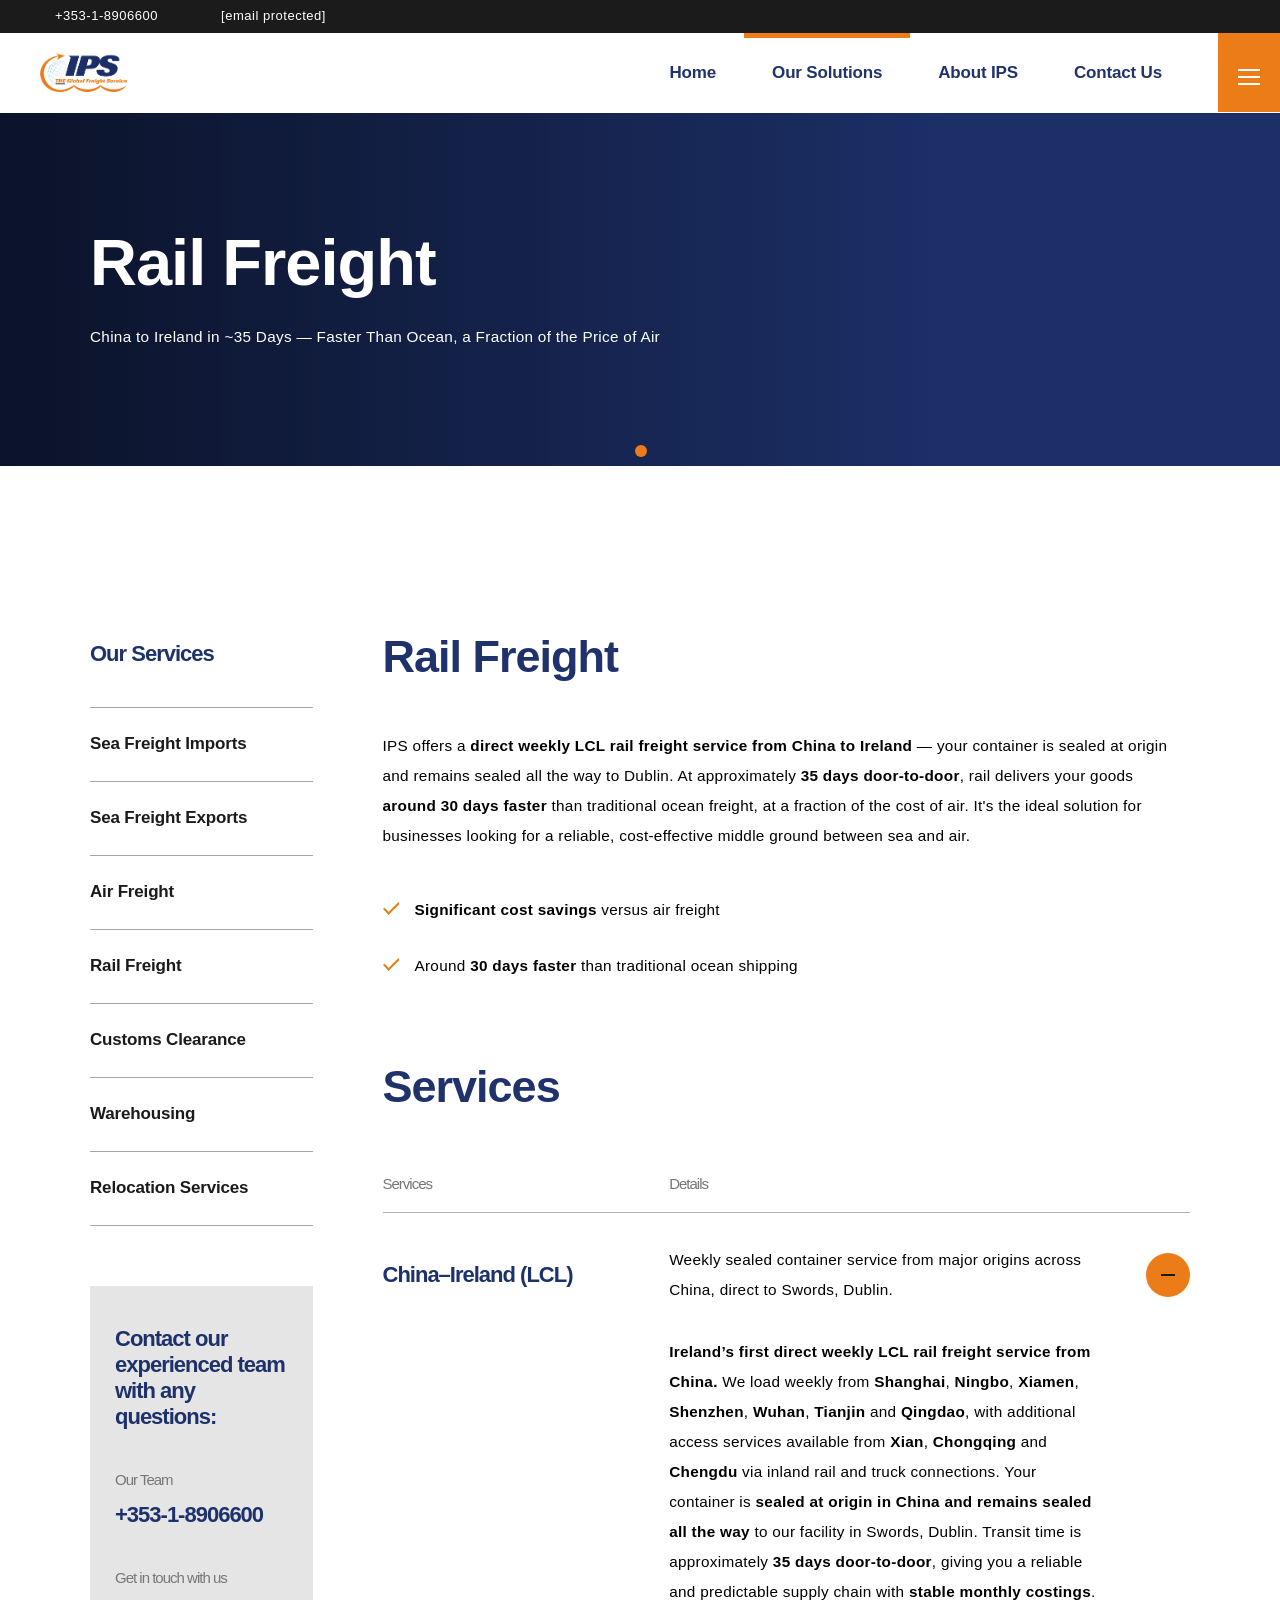
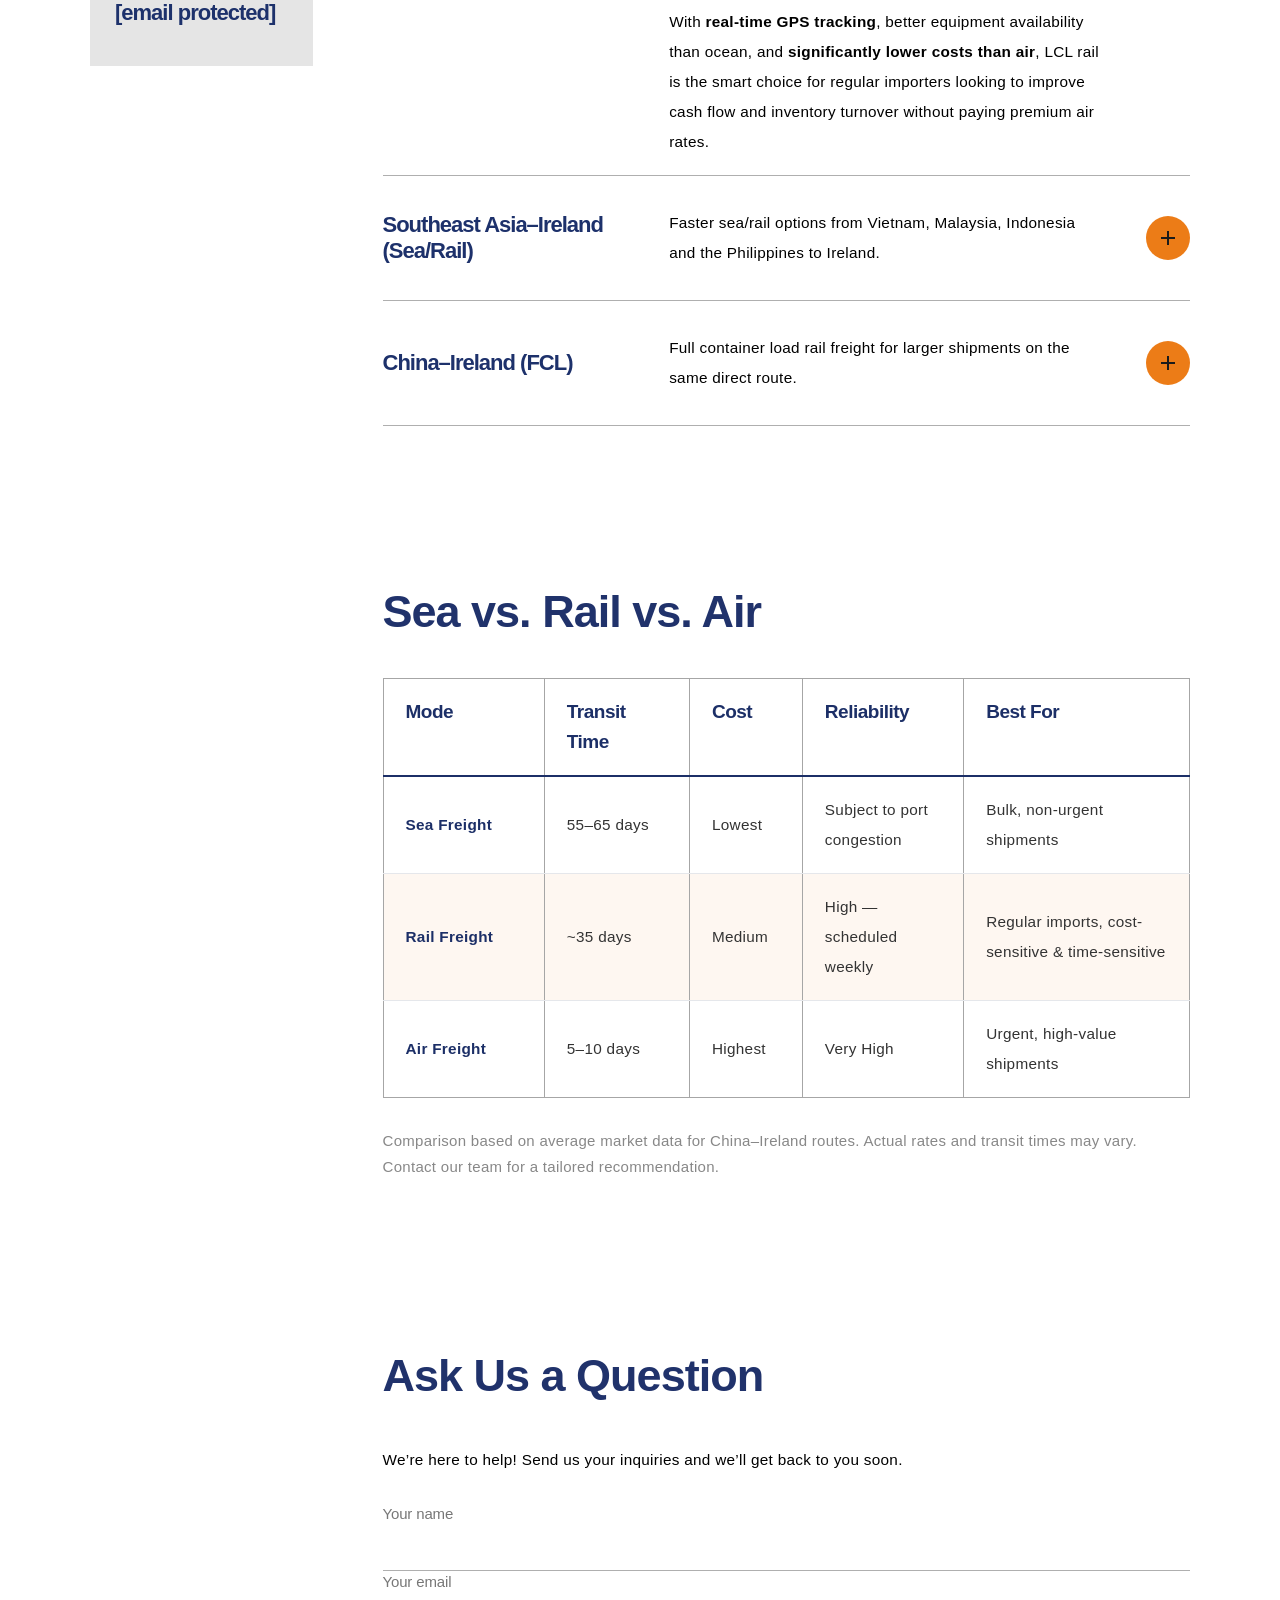
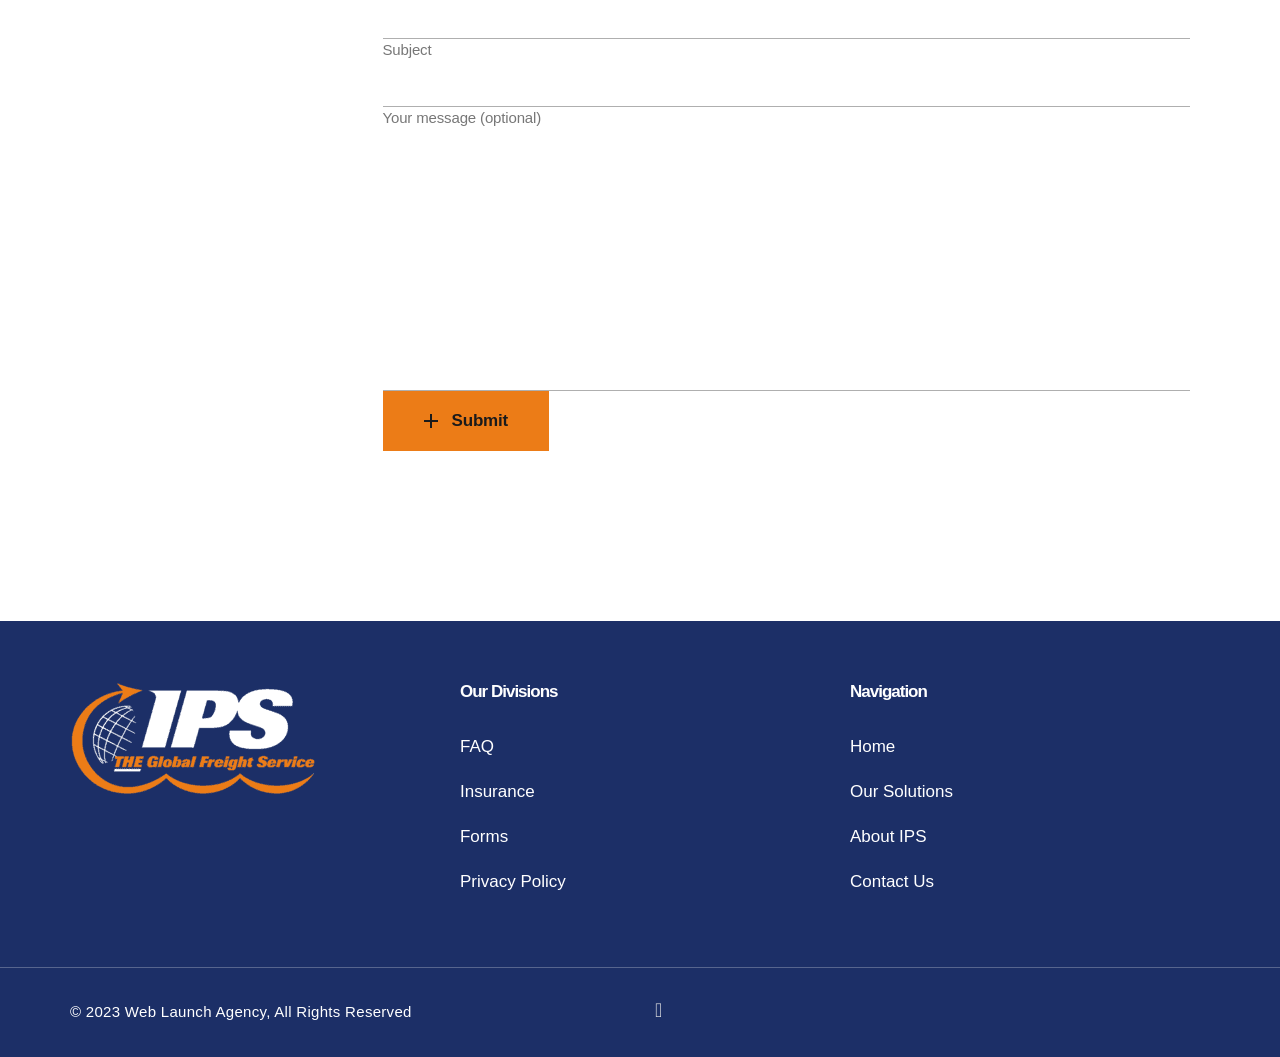
==== commit 481e83e3: "Add files via upload" ====
--- a/Index.html
+++ b/Index.html
@@ -488,44 +488,6 @@
 		</div>
 							</div>
 		</section>
-				<section class="elementor-section elementor-top-section elementor-element elementor-element-d9daed0 elementor-section-full_width elementor-section-height-default elementor-section-height-default qodef-elementor-content-no" data-id="d9daed0" data-element_type="section">
-						<div class="elementor-container elementor-column-gap-no">
-					<div class="elementor-column elementor-col-100 elementor-top-column elementor-element elementor-element-b2e009c" data-id="b2e009c" data-element_type="column">
-			<div class="elementor-widget-wrap elementor-element-populated">
-								<div class="elementor-element elementor-element-79eb6e2 elementor-widget elementor-widget-globefarer_core_section_title" data-id="79eb6e2" data-element_type="widget" data-widget_type="globefarer_core_section_title.default">
-				<div class="elementor-widget-container">
-			<div class="qodef-shortcode qodef-m  qodef-section-title qodef-alignment--left   qodef-appear-animation--no">
-			<h2 class="qodef-m-title">
-					Our Partner			</h2>
-		</div>
-		</div>
-				</div>
-					</div>
-		</div>
-							</div>
-		</section>
-				<section class="elementor-section elementor-top-section elementor-element elementor-element-d15d6d7 elementor-section-full_width elementor-section-height-default elementor-section-height-default qodef-elementor-content-no" data-id="d15d6d7" data-element_type="section">
-						<div class="elementor-container elementor-column-gap-no">
-					<div class="elementor-column elementor-col-50 elementor-top-column elementor-element elementor-element-76433f7" data-id="76433f7" data-element_type="column">
-			<div class="elementor-widget-wrap elementor-element-populated">
-								<div class="elementor-element elementor-element-ae230ce elementor-widget elementor-widget-globefarer_core_icon_with_text" data-id="ae230ce" data-element_type="widget" data-widget_type="globefarer_core_icon_with_text.default">
-				<div class="elementor-widget-container">
-			<div class="qodef-shortcode qodef-m  qodef-icon-with-text qodef-layout--top qodef--custom-icon  qodef-alignment--left">
-	<div class="qodef-m-icon-wrapper">
-					<img decoding="async" width="347" height="137" src="https://en.eragroup.com/wp-content/uploads/2018/02/logo-placeholder.png" class="attachment-full size-full perfmatters-lazy entered pmloaded" alt="Rail Partner" data-src="https://en.eragroup.com/wp-content/uploads/2018/02/logo-placeholder.png" data-srcset="" data-sizes="(max-width: 347px) 100vw, 347px" data-ll-status="loaded" sizes="(max-width: 347px) 100vw, 347px" srcset=""><noscript><img decoding="async" width="347" height="137" src="https://en.eragroup.com/wp-content/uploads/2018/02/logo-placeholder.png" class="attachment-full size-full" alt="Rail Partner Placeholder" sizes="(max-width: 347px) 100vw, 347px"></noscript>		</div>
-	<div class="qodef-m-content">
-			<h4 class="qodef-m-title">
-					<span class="qodef-m-title-text">[Rail Partner Name]</span>
-			</h4>
-			<p class="qodef-m-text" style="margin-top: 18px">IPS partners with [Rail Partner Name] to deliver weekly rail freight services from China to Ireland.</p>
-	</div>
-</div>
-		</div>
-				</div>
-					</div>
-		</div>
-							</div>
-		</section>
 				<section class="elementor-section elementor-top-section elementor-element elementor-element-a7ab3dc elementor-section-full_width elementor-section-height-default elementor-section-height-default qodef-elementor-content-no" data-id="a7ab3dc" data-element_type="section">
 						<div class="elementor-container elementor-column-gap-no">
 					<div class="elementor-column elementor-col-100 elementor-top-column elementor-element elementor-element-7c88d2b" data-id="7c88d2b" data-element_type="column">
